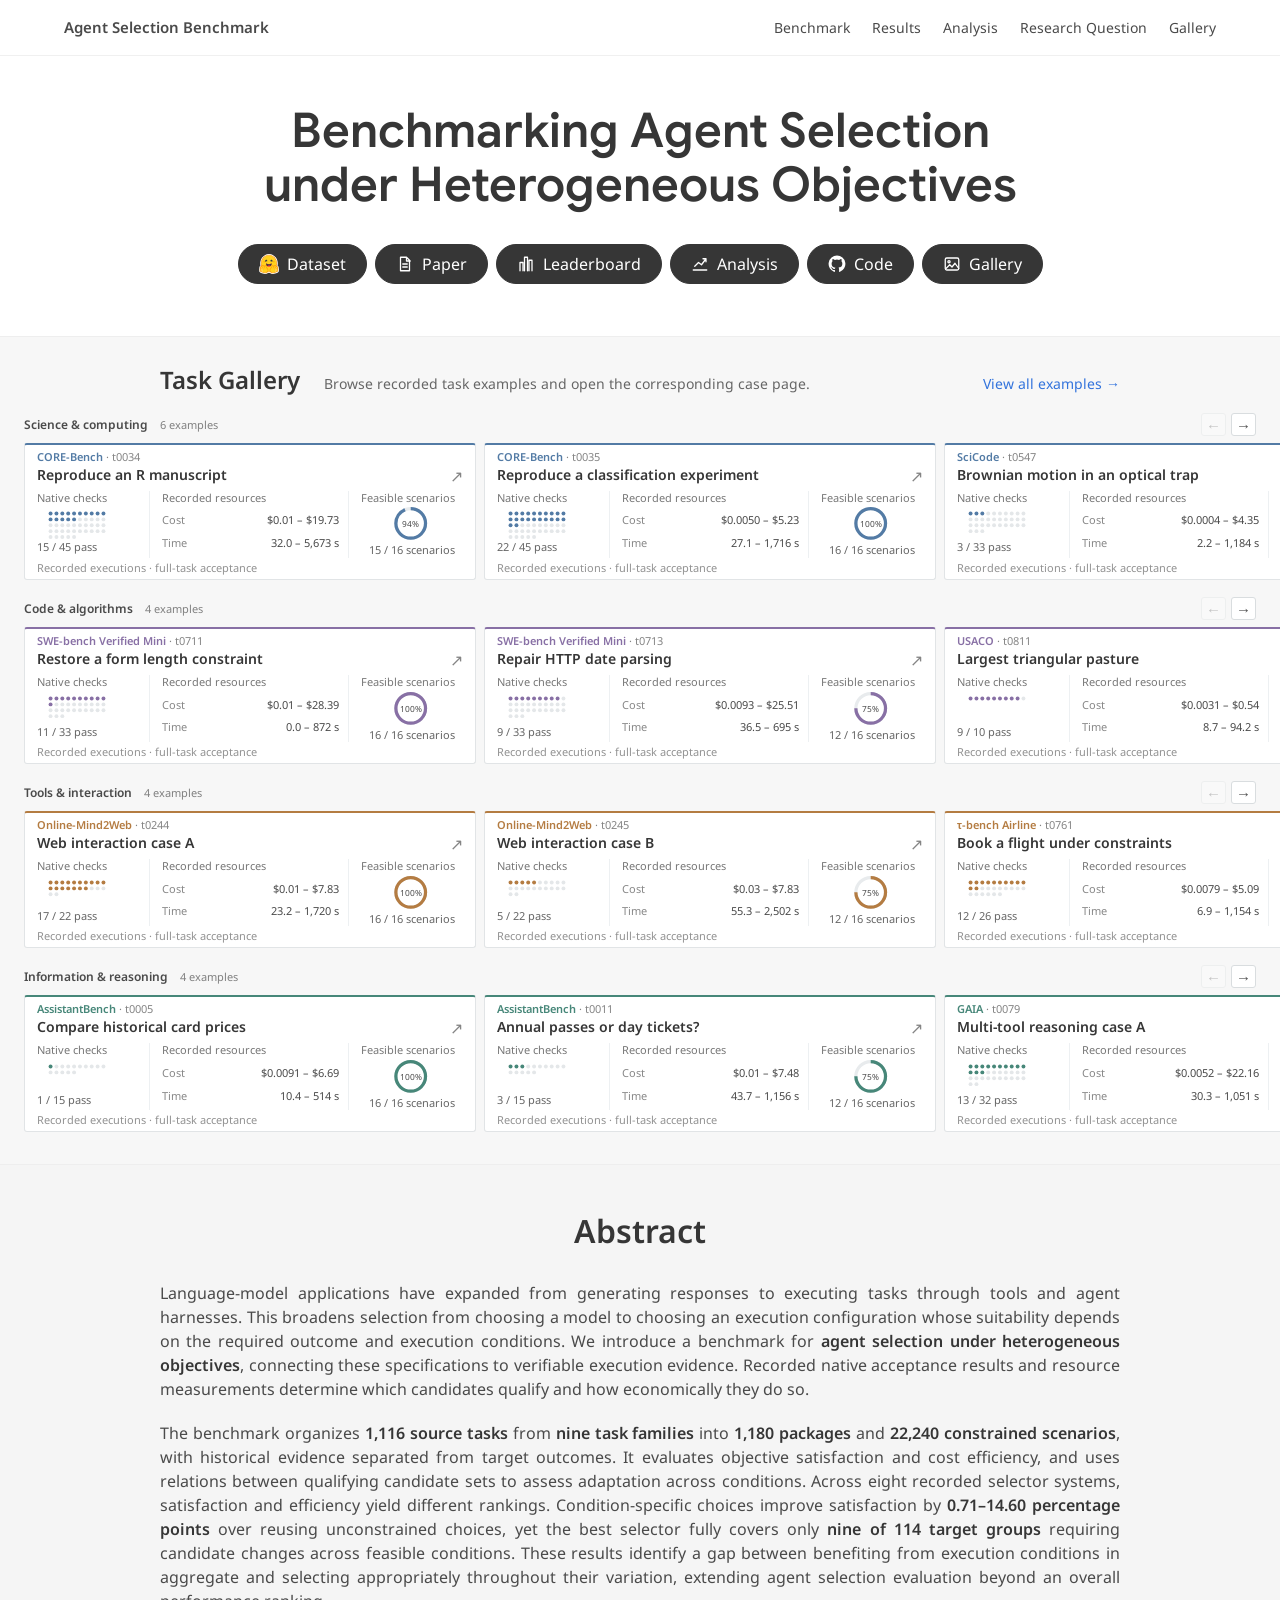
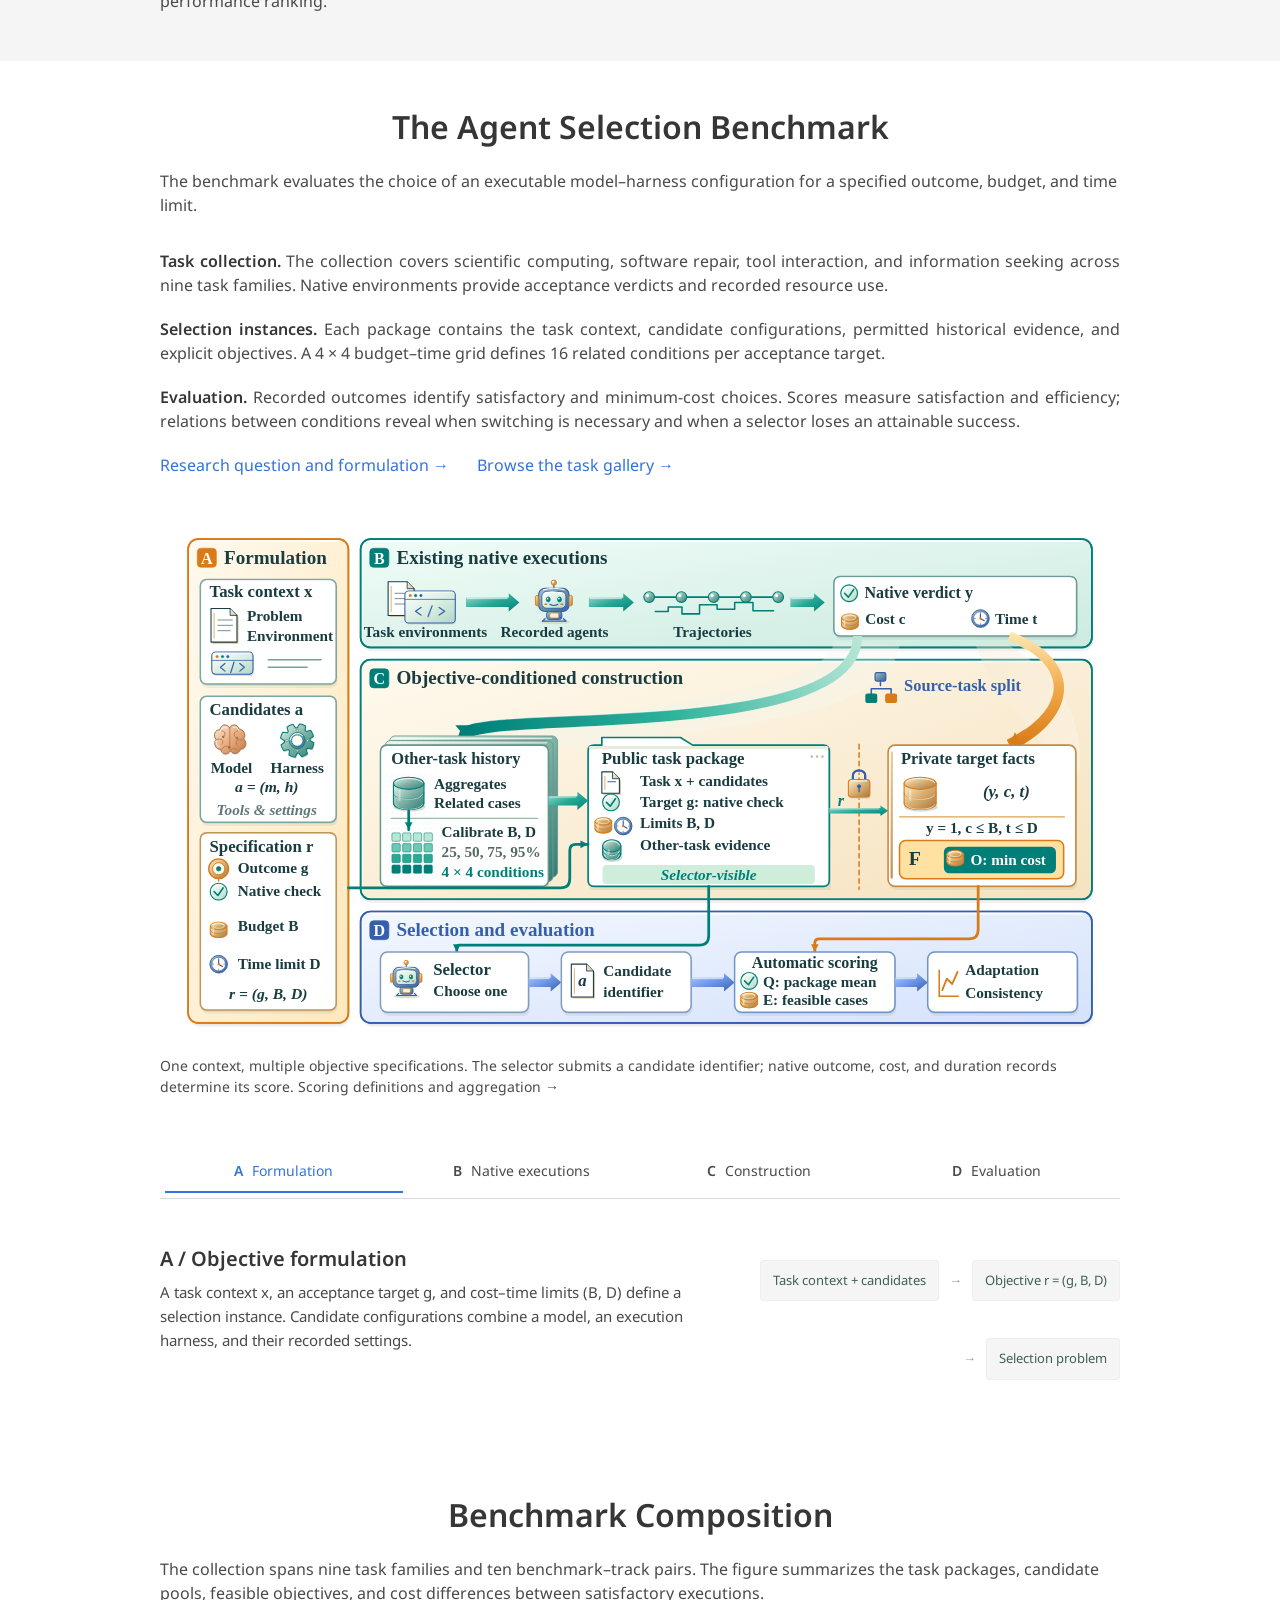
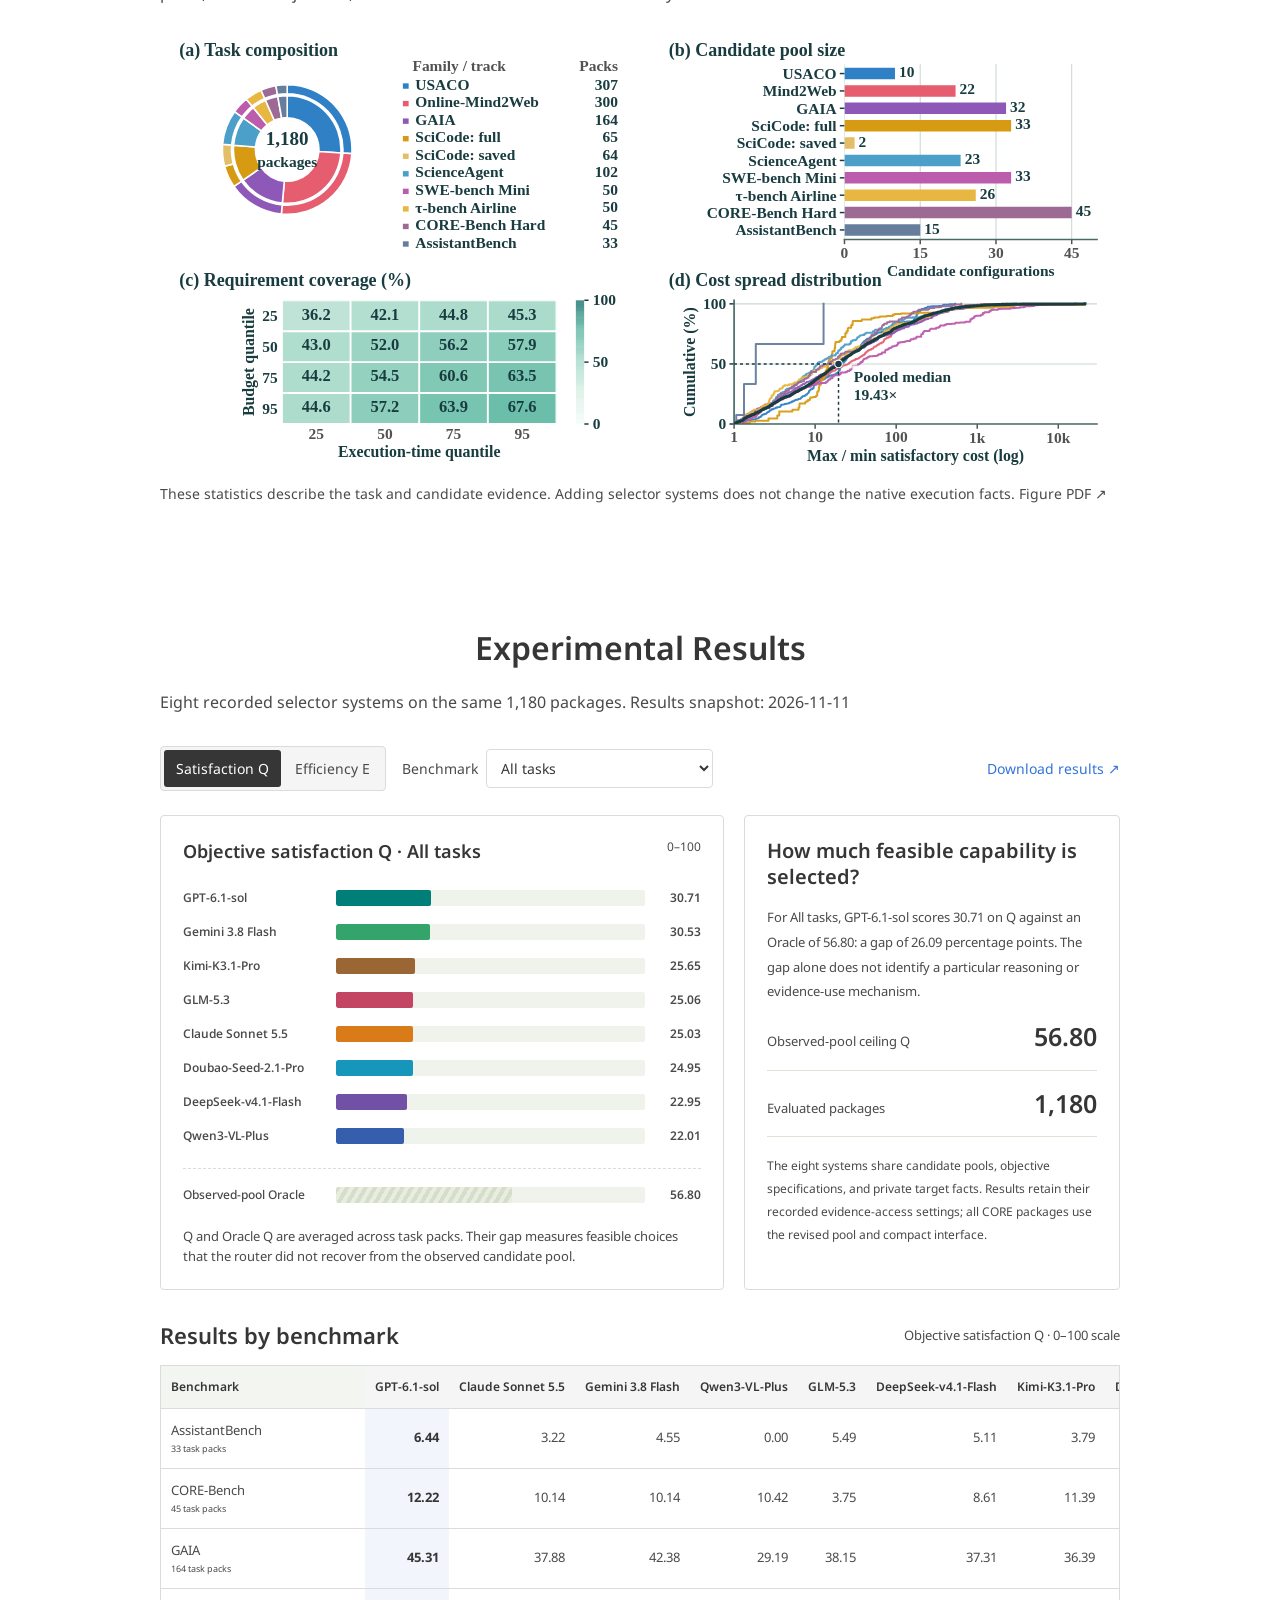
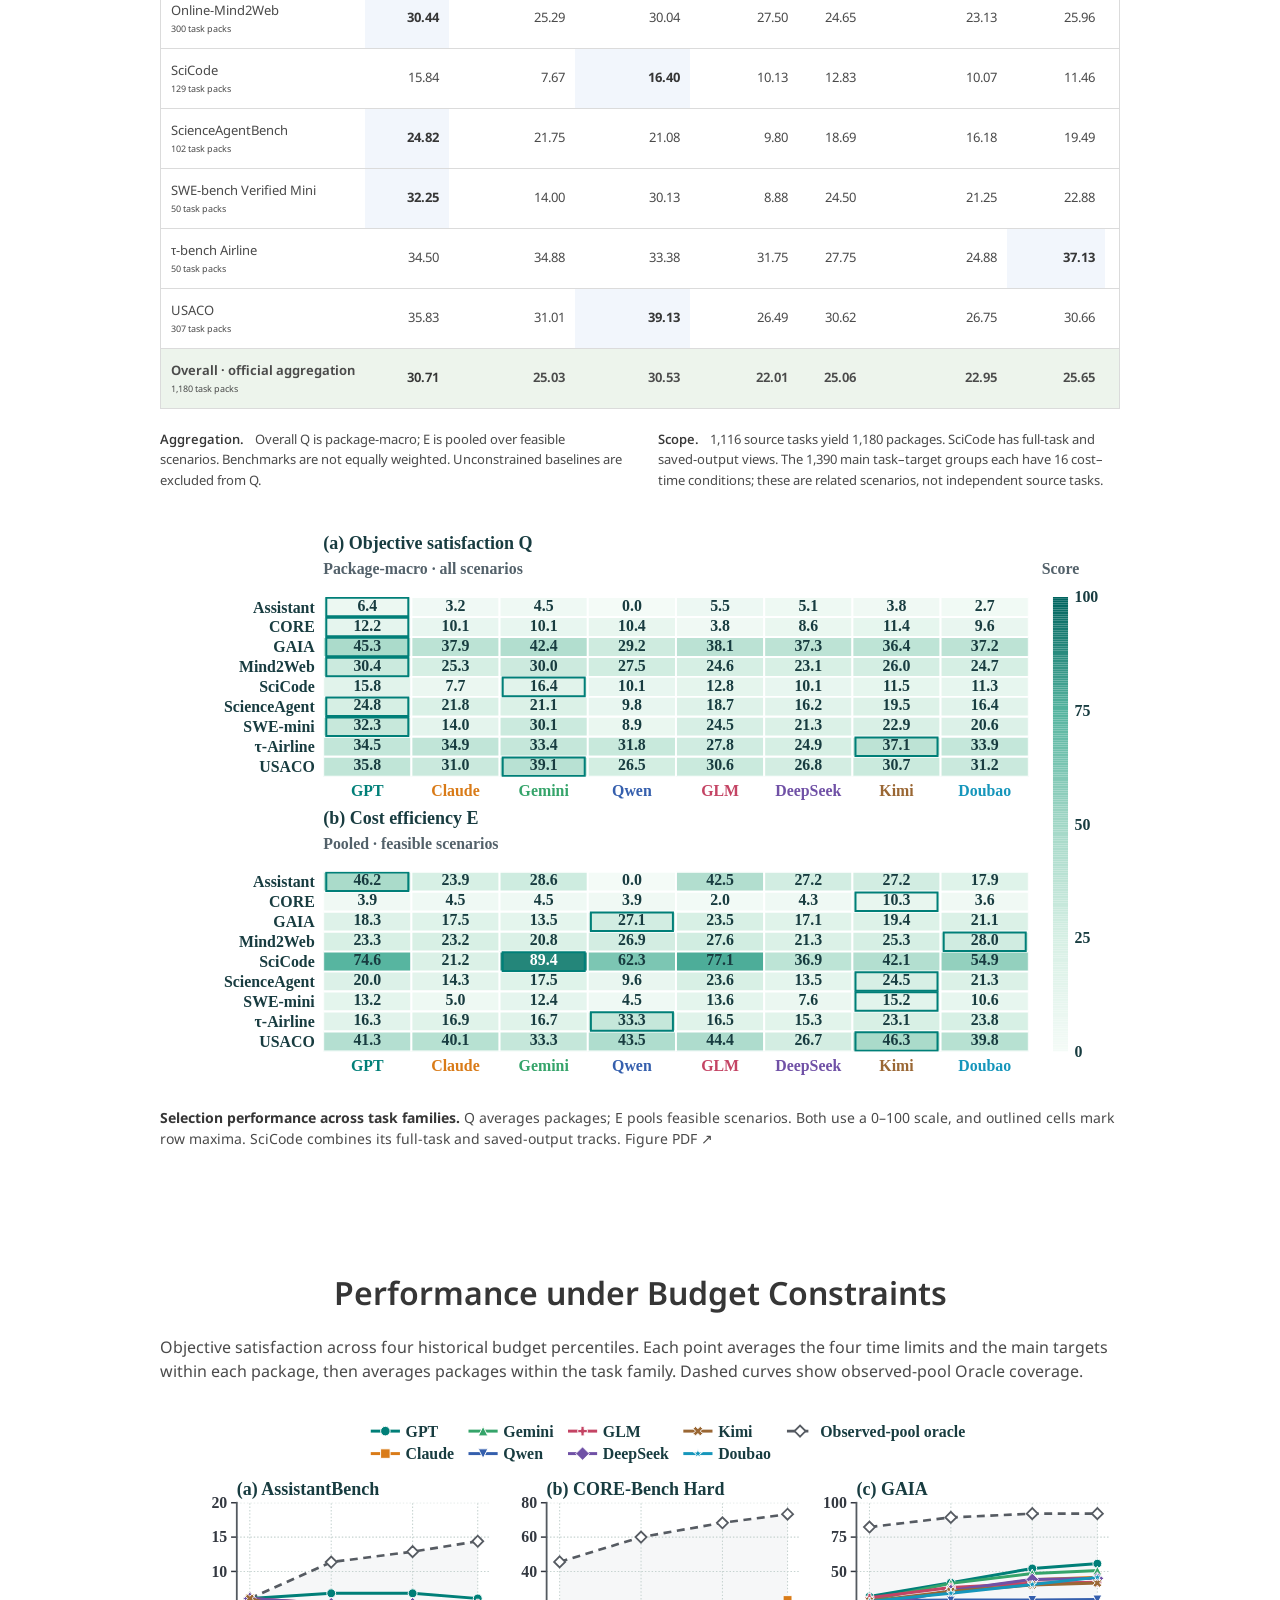
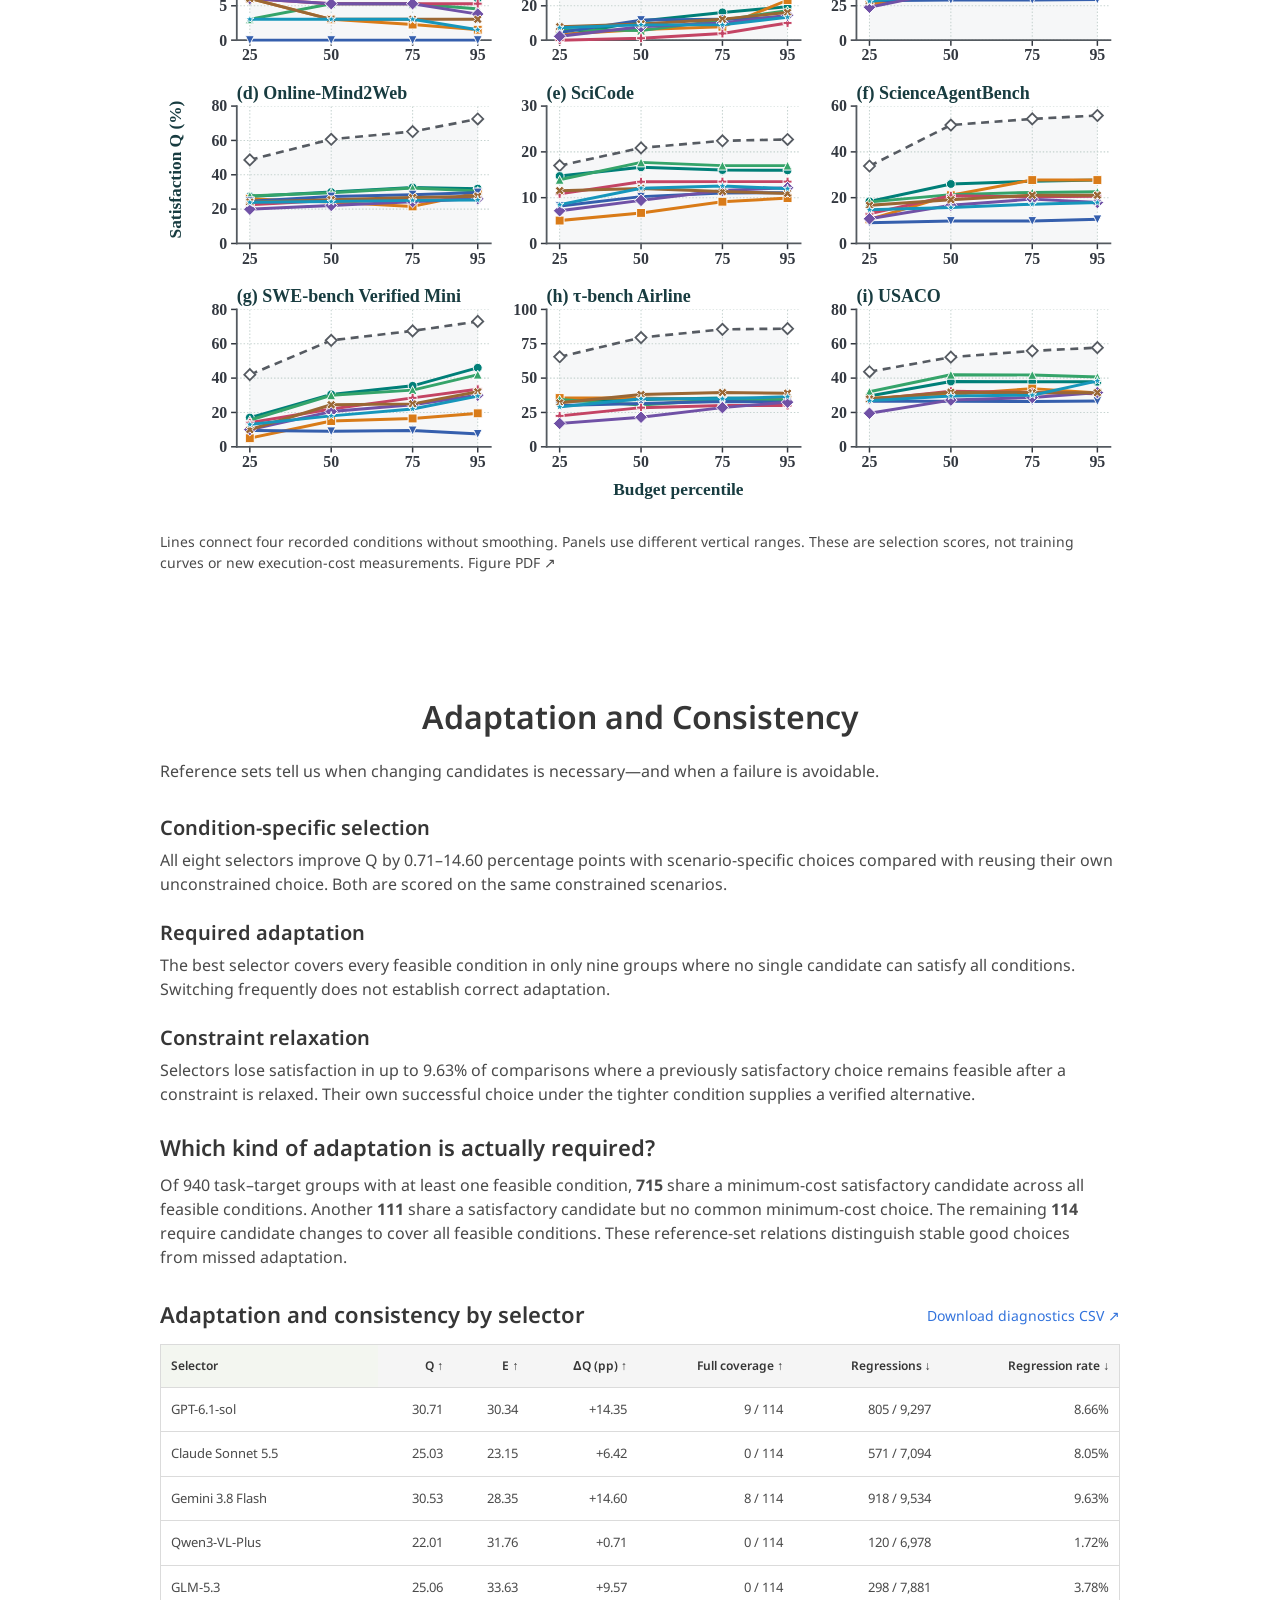
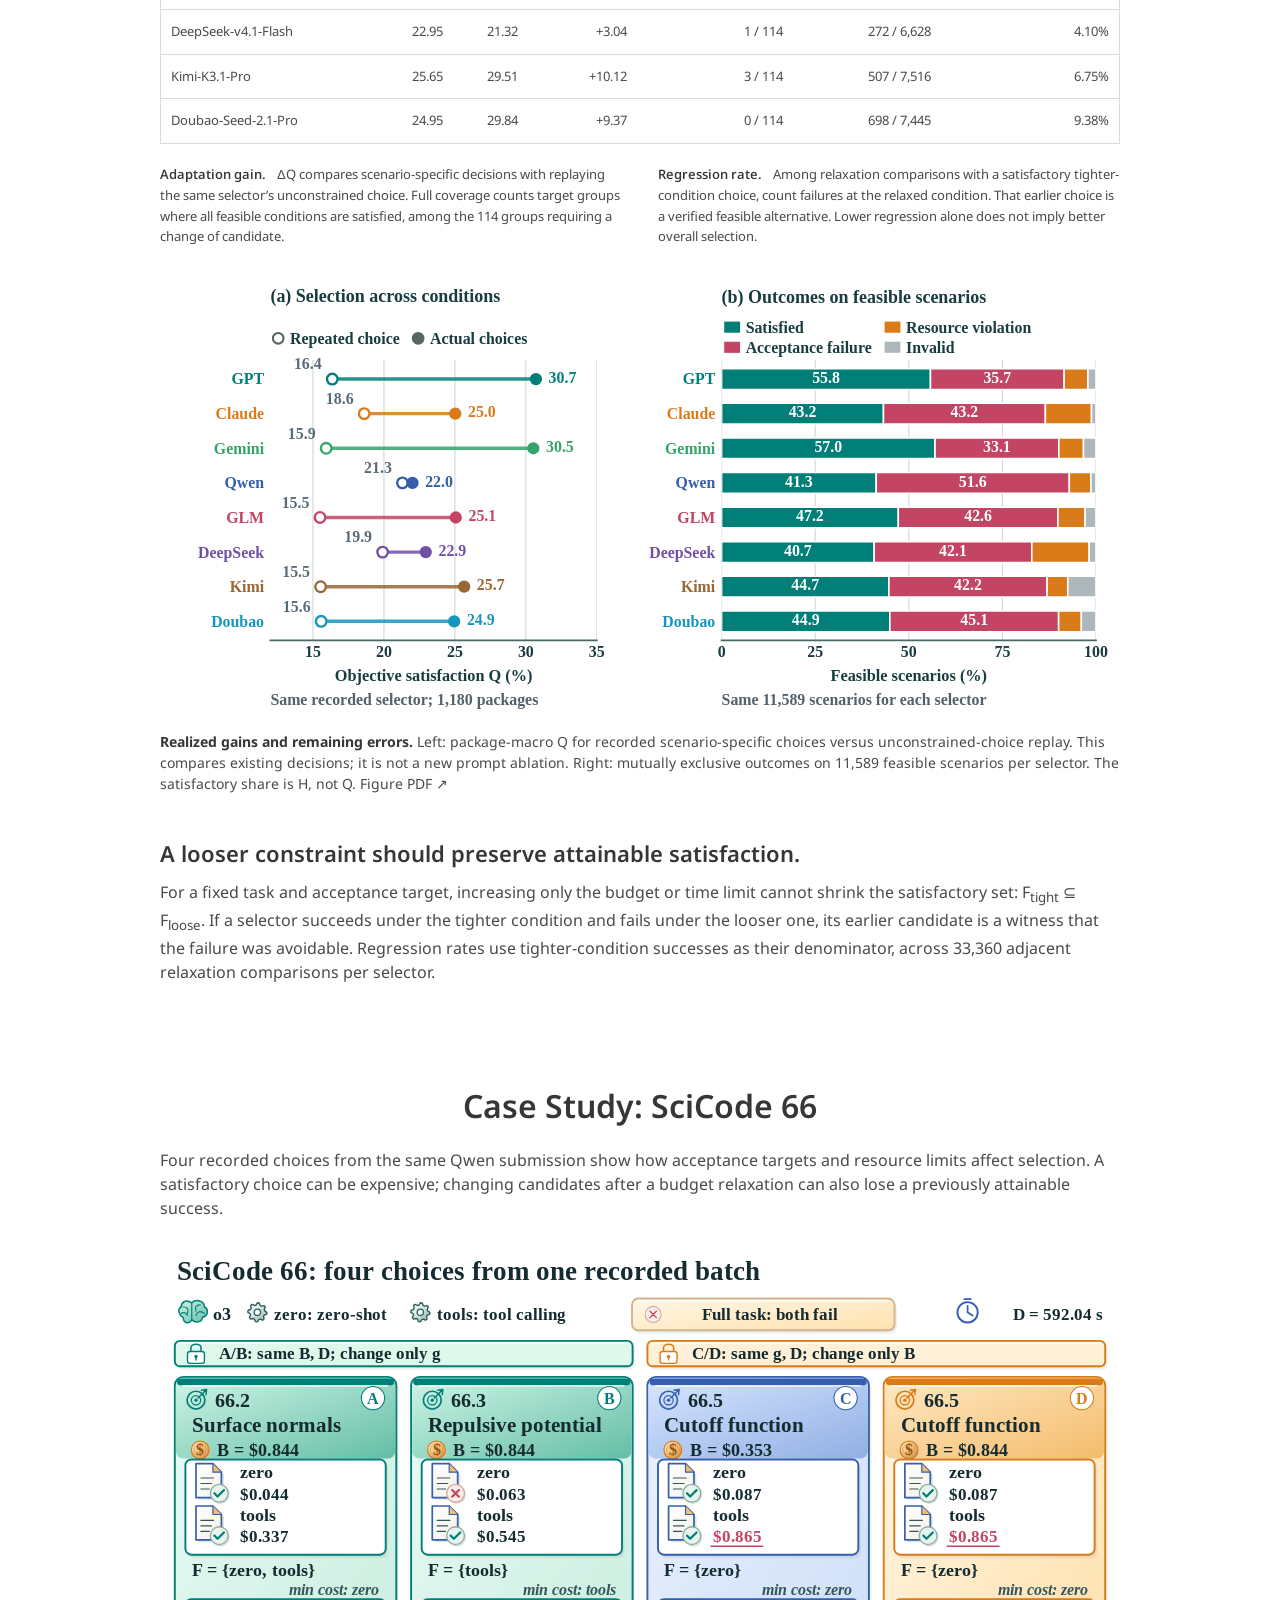
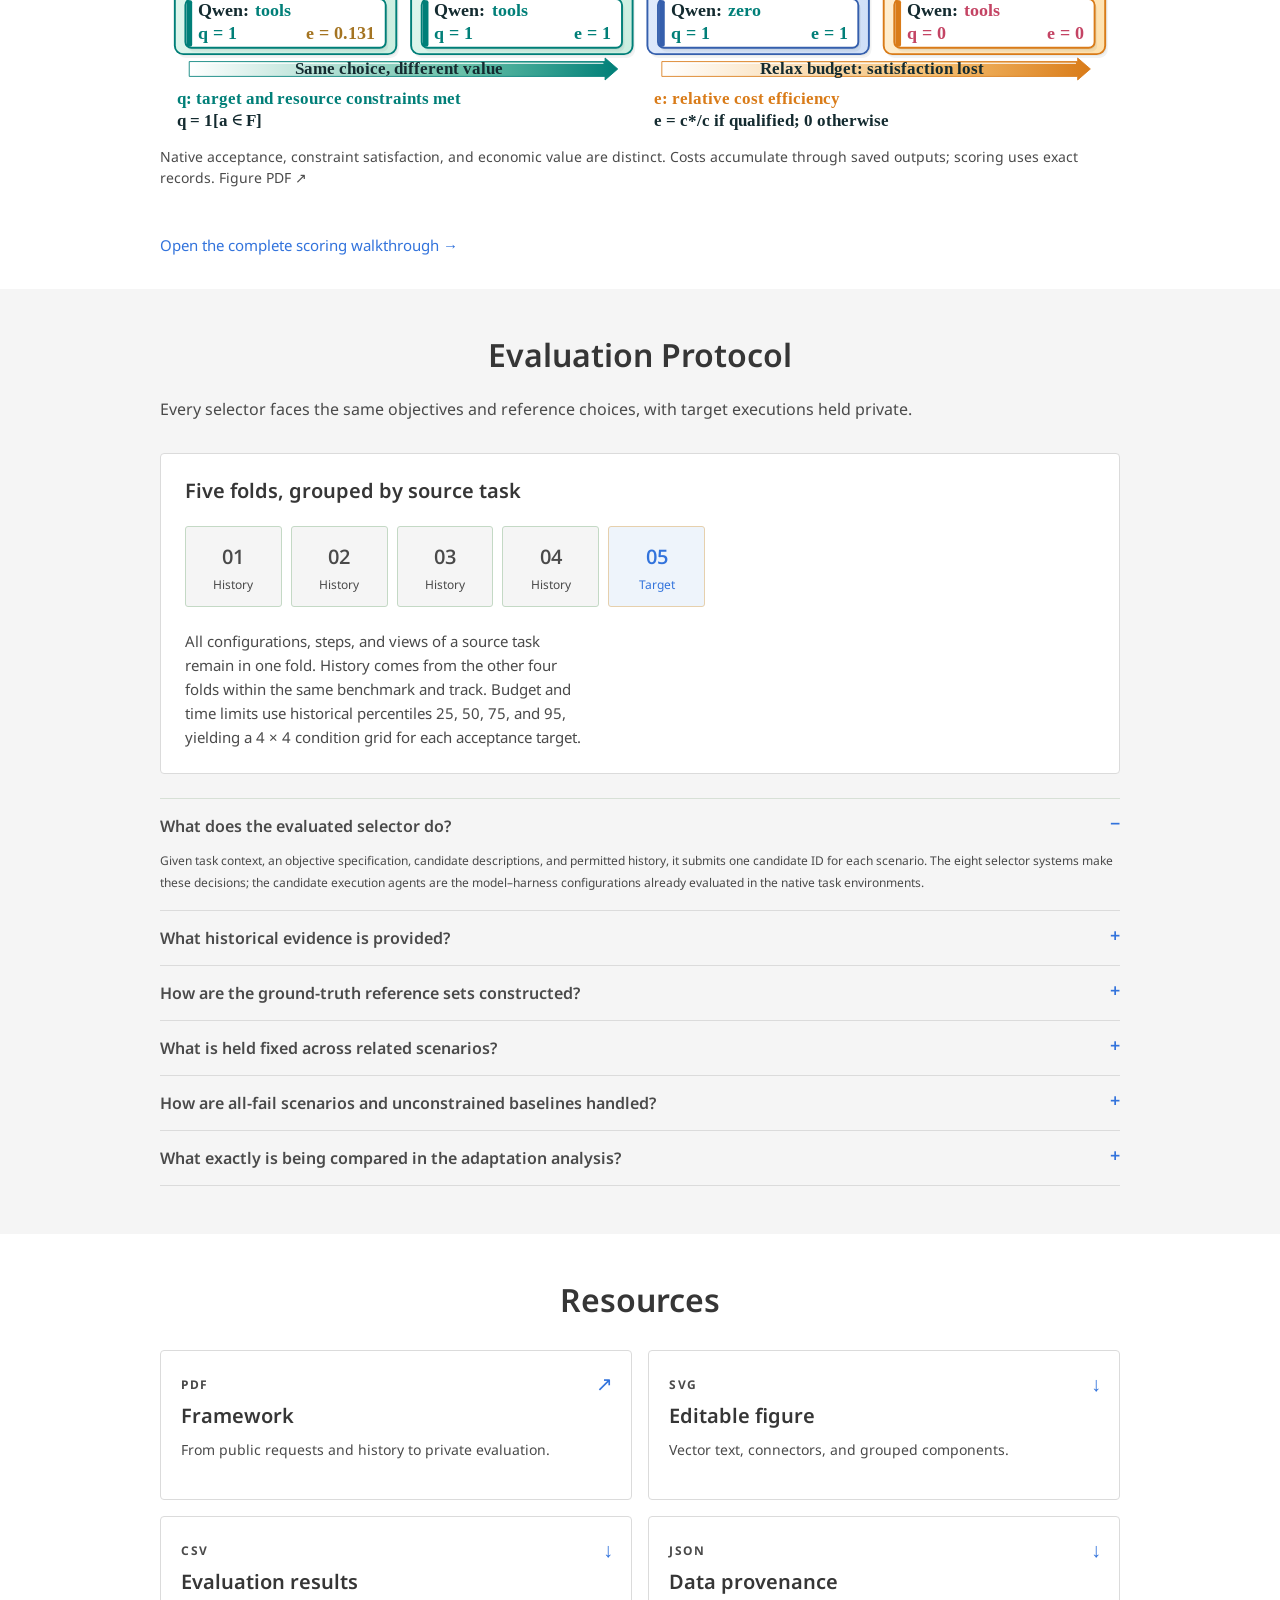
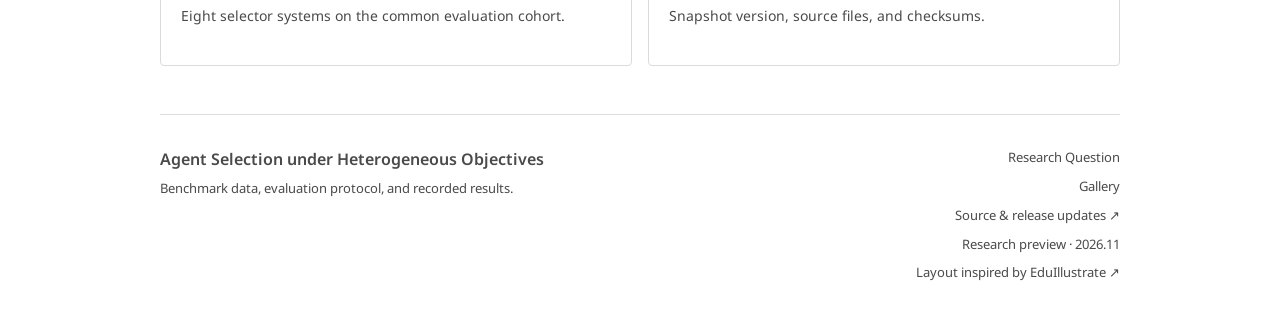
==== index.html @ 90a6a76f "Add horizontal case gallery and present all paper figures on homepage" ====
<!doctype html>
<html lang="en">
<head>
  <meta charset="utf-8">
  <meta name="viewport" content="width=device-width, initial-scale=1">
  <meta name="theme-color" content="#ffffff">
  <meta name="description" content="Benchmarking agent selection under heterogeneous objectives: native execution evidence, explicit acceptance targets and resource constraints, and evaluation of satisfaction, efficiency, adaptation, and consistency across eight selector systems.">
  <link rel="canonical" href="https://chansl-lucky.github.io/agent-selection-benchmark/">
  <meta property="og:type" content="website">
  <meta property="og:title" content="Benchmarking Agent Selection under Heterogeneous Objectives">
  <meta property="og:description" content="Eight selectors. Nine task families. Execution-grounded evaluation of objective satisfaction, cost efficiency, adaptation, and consistency.">
  <title>Benchmarking Agent Selection under Heterogeneous Objectives</title>
  <link rel="icon" href="assets/favicon.svg" type="image/svg+xml">
  <link rel="stylesheet" href="styles.css">
  <link rel="stylesheet" href="academic.css">
  <link rel="stylesheet" href="gallery-strip.css">
  <script type="module" src="app.js"></script>
</head>
<body>
  <a class="skip-link" href="#main">Skip to content</a>
  <header class="site-header">
    <a class="brand" href="./">Agent Selection Benchmark</a>
    <nav aria-label="Main navigation"><a href="#framework">Benchmark</a><a href="#results">Results</a><a href="#analysis">Analysis</a><a href="research.html">Research Question</a><a href="gallery.html">Gallery</a></nav>
    <button class="menu-toggle" aria-label="Open navigation" aria-expanded="false"><span></span><span></span></button>
  </header>
  <main id="main">
    <section class="hero" id="top" aria-labelledby="hero-title">
      <h1 id="hero-title">Benchmarking Agent Selection<br> under Heterogeneous Objectives</h1>
      <div class="resource-pills" aria-label="Project resources">
        <a class="pill" href="https://huggingface.co/datasets/PeterChan66/agent-selection-benchmark" target="_blank" rel="noopener"><img src="assets/huggingface.svg" alt="" width="20" height="20"> Dataset</a>
        <a class="pill" href="assets/paper.pdf" target="_blank" rel="noopener"><svg viewBox="0 0 24 24" aria-hidden="true" fill="none" stroke="currentColor" stroke-width="1.7" stroke-linecap="round" stroke-linejoin="round"><path d="M6 3h8l4 4v14H6zM14 3v5h5M9 12h6M9 16h6"/></svg> Paper</a>
        <a class="pill" href="#results"><svg viewBox="0 0 24 24" aria-hidden="true" fill="none" stroke="currentColor" stroke-width="1.7" stroke-linecap="round" stroke-linejoin="round"><path d="M4 21V10h4v11M10 21V3h4v18M16 21V7h4v14"/></svg> Leaderboard</a>
        <a class="pill" href="#analysis"><svg viewBox="0 0 24 24" aria-hidden="true" fill="none" stroke="currentColor" stroke-width="1.7" stroke-linecap="round" stroke-linejoin="round"><path d="M3 20h18M5 15l5-5 4 3 6-8M16 5h4v4"/></svg> Analysis</a>
        <a class="pill" href="https://github.com/Chansl-Lucky/agent-selection-benchmark" target="_blank" rel="noopener"><svg viewBox="0 0 24 24" aria-hidden="true"><path fill="currentColor" d="M12 .8a11.2 11.2 0 0 0-3.54 21.83c.56.1.77-.24.77-.54v-2.1c-3.14.68-3.8-1.33-3.8-1.33-.51-1.3-1.25-1.65-1.25-1.65-1.02-.7.08-.68.08-.68 1.13.08 1.72 1.16 1.72 1.16 1 1.71 2.62 1.22 3.26.93.1-.72.39-1.22.71-1.5-2.5-.29-5.13-1.25-5.13-5.56 0-1.23.44-2.24 1.16-3.03-.12-.28-.5-1.43.11-2.98 0 0 .95-.3 3.08 1.16a10.7 10.7 0 0 1 5.6 0c2.14-1.45 3.08-1.16 3.08-1.16.61 1.55.23 2.7.11 2.98.72.79 1.16 1.8 1.16 3.03 0 4.32-2.63 5.27-5.14 5.55.4.35.76 1.04.76 2.1v3.08c0 .3.2.65.77.54A11.2 11.2 0 0 0 12 .8Z"/></svg> Code</a>
        <a class="pill" href="gallery.html"><svg viewBox="0 0 24 24" aria-hidden="true" fill="none" stroke="currentColor" stroke-width="1.7" stroke-linecap="round" stroke-linejoin="round"><rect x="3" y="4" width="18" height="16" rx="2"/><circle cx="8" cy="9" r="1.5"/><path d="m4 18 5-5 3 3 4-5 5 7"/></svg> Gallery</a>
      </div>
    </section>
    <section class="home-gallery" id="examples" aria-labelledby="gallery-preview-title">
      <div class="gallery-strip-intro wrap"><h2 id="gallery-preview-title">Task Gallery</h2><p>Browse recorded task examples and open the corresponding case page.</p><a href="gallery.html">View all examples →</a></div>
      <div id="home-gallery-strips" class="gallery-strips" aria-label="Task examples by category"><p class="loading">Loading task examples…</p></div>
    </section>
    <section class="abstract-section" id="abstract" aria-labelledby="abstract-title">
      <div class="wrap prose">
        <h2 id="abstract-title">Abstract</h2>
        <p>Language-model applications have expanded from generating responses to executing tasks through tools and agent harnesses. This broadens selection from choosing a model to choosing an execution configuration whose suitability depends on the required outcome and execution conditions. We introduce a benchmark for <strong>agent selection under heterogeneous objectives</strong>, connecting these specifications to verifiable execution evidence. Recorded native acceptance results and resource measurements determine which candidates qualify and how economically they do so.</p>
        <p>The benchmark organizes <strong>1,116 source tasks</strong> from <strong>nine task families</strong> into <strong>1,180 packages</strong> and <strong>22,240 constrained scenarios</strong>, with historical evidence separated from target outcomes. It evaluates objective satisfaction and cost efficiency, and uses relations between qualifying candidate sets to assess adaptation across conditions. Across eight recorded selector systems, satisfaction and efficiency yield different rankings. Condition-specific choices improve satisfaction by <strong>0.71–14.60 percentage points</strong> over reusing unconstrained choices, yet the best selector fully covers only <strong>nine of 114 target groups</strong> requiring candidate changes across feasible conditions. These results identify a gap between benefiting from execution conditions in aggregate and selecting appropriately throughout their variation, extending agent selection evaluation beyond an overall performance ranking.</p>
      </div>
    </section>
    <section class="framework-section" id="framework" aria-labelledby="framework-title">
      <div class="wrap"><div class="section-heading"><div><h2 id="framework-title">The Agent Selection Benchmark</h2></div><p class="section-intro">The benchmark evaluates the choice of an executable model–harness configuration for a specified outcome, budget, and time limit.</p></div>
        <div class="benchmark-description prose"><p><strong>Task collection.</strong> The collection covers scientific computing, software repair, tool interaction, and information seeking across nine task families. Native environments provide acceptance verdicts and recorded resource use.</p><p><strong>Selection instances.</strong> Each package contains the task context, candidate configurations, permitted historical evidence, and explicit objectives. A 4 × 4 budget–time grid defines 16 related conditions per acceptance target.</p><p><strong>Evaluation.</strong> Recorded outcomes identify satisfactory and minimum-cost choices. Scores measure satisfaction and efficiency; relations between conditions reveal when switching is necessary and when a selector loses an attainable success.</p><p class="section-links"><a href="research.html">Research question and formulation →</a><a href="gallery.html">Browse the task gallery →</a></p></div><figure class="framework-figure"><button class="image-zoom" data-image="assets/framework.svg" aria-label="Enlarge the benchmark framework"><img src="assets/framework.svg" alt="Four benchmark modules: objective formulation; existing native executions; source-task-separated construction of public packages and private satisfactory and minimum-cost sets; selection and evaluation of satisfaction, efficiency, adaptation, and consistency." width="1200" height="650" loading="lazy"><span>Enlarge <span aria-hidden="true">↗</span></span></button><figcaption>One context, multiple objective specifications. The selector submits a candidate identifier; native outcome, cost, and duration records determine its score. <a href="research.html#scoring">Scoring definitions and aggregation →</a></figcaption></figure>
        <div class="module-tabs" role="tablist" aria-label="Framework modules"><button role="tab" id="module-tab-a" aria-controls="module-panel" aria-selected="true" data-module="0"><b>A</b> Formulation</button><button role="tab" id="module-tab-b" aria-controls="module-panel" aria-selected="false" tabindex="-1" data-module="1"><b>B</b> Native executions</button><button role="tab" id="module-tab-c" aria-controls="module-panel" aria-selected="false" tabindex="-1" data-module="2"><b>C</b> Construction</button><button role="tab" id="module-tab-d" aria-controls="module-panel" aria-selected="false" tabindex="-1" data-module="3"><b>D</b> Evaluation</button></div>
        <div id="module-panel" class="module-panel" role="tabpanel" aria-labelledby="module-tab-a"></div>
      </div>
    </section>
    <section class="paper-section wrap" id="coverage" aria-labelledby="coverage-title"><div class="section-heading"><h2 id="coverage-title">Benchmark Composition</h2><p class="section-intro">The collection spans nine task families and ten benchmark–track pairs. The figure summarizes the task packages, candidate pools, feasible objectives, and cost differences between satisfactory executions.</p></div><figure class="framework-figure paper-figure"><a class="figure-image" href="assets/benchmark_landscape.svg" target="_blank" rel="noopener" aria-label="Open the benchmark structure figure"><img src="assets/benchmark_landscape.svg" width="1200" height="540" loading="lazy" alt="Benchmark structure showing package distribution, candidate counts, feasibility across budget and time conditions, and cost differences between satisfactory candidates."></a><figcaption>These statistics describe the task and candidate evidence. Adding selector systems does not change the native execution facts. <a href="assets/benchmark_landscape.pdf" target="_blank" rel="noopener">Figure PDF ↗</a></figcaption></figure></section>
    <section class="results-section wrap" id="results" aria-labelledby="results-title"><div class="section-heading"><div><h2 id="results-title">Experimental Results</h2></div><p class="section-intro">Eight recorded selector systems on the same 1,180 packages.<br> <span id="snapshot-label">Results snapshot: 2026-11-10</span></p></div>
      <div class="result-controls"><div class="segmented" role="group" aria-label="Evaluation metric"><button class="active" data-metric="q" aria-pressed="true">Satisfaction Q</button><button data-metric="e" aria-pressed="false">Efficiency E</button></div><label class="benchmark-select">Benchmark <select id="benchmark-filter"><option value="ALL">All tasks</option></select></label><a class="text-button download-link" href="data/complete_scores.csv" download>Download results ↗</a></div>
      <div class="results-grid"><div class="ranking-panel"><div class="chart-heading"><h3 id="chart-title">Objective satisfaction Q · All tasks</h3><span>0–100</span></div><div id="bar-chart" aria-live="polite"></div><p class="chart-footnote" id="chart-footnote"></p></div><div class="reading-panel"><h3 id="result-insight-title">The gap to attainable outcomes</h3><p id="result-insight"></p><div class="result-stat-row"><span>Observed-pool upper bound</span><strong id="result-oracle">—</strong></div><div class="result-stat-row"><span>Evaluated packages</span><strong id="result-pack-count">—</strong></div><p class="reading-note">The eight systems share candidate pools, objective specifications, and private target facts. Results retain their recorded evidence-access settings; all CORE packages use the revised pool and compact interface.</p></div></div>
      <div class="table-topline"><h3>Results by benchmark</h3><span id="table-metric-label">Objective satisfaction Q · 0–100</span></div><div class="table-scroll" tabindex="0" role="region" aria-label="Scrollable per-benchmark results"><table id="results-table"><caption class="sr-only">Results for nine task families and eight fully evaluated selector systems</caption><thead></thead><tbody></tbody></table></div><div class="results-notes"><p><b>Aggregation.</b> Overall Q is package-macro; E is pooled over feasible scenarios. Benchmarks are not equally weighted. Unconstrained baselines are excluded from Q.</p><p><b>Scope.</b> 1,116 source tasks yield 1,180 packages. SciCode has full-task and saved-output views. The 1,390 main task–target groups each have 16 cost–time conditions; these are related scenarios, not independent source tasks.</p></div>
    <figure class="framework-figure paper-figure"><a class="figure-image" href="assets/selector_comparison.svg" target="_blank" rel="noopener" aria-label="Open the task-family selection results figure"><img src="assets/selector_comparison.svg" width="1200" height="713" loading="lazy" alt="Heatmaps of objective satisfaction Q and cost efficiency E across nine task families and eight selectors, with the best selector in each row outlined."></a><figcaption><strong>Selection performance across task families.</strong> Q averages packages; E pools feasible scenarios. Both use a 0–100 scale, and outlined cells mark row maxima. SciCode combines its full-task and saved-output tracks. <a href="assets/selector_comparison.pdf" target="_blank" rel="noopener">Figure PDF ↗</a></figcaption></figure>
    </section>
    <section class="paper-section wrap" id="conditions" aria-labelledby="conditions-title"><div class="section-heading"><h2 id="conditions-title">Performance under Budget Constraints</h2><p class="section-intro">Objective satisfaction across four historical budget percentiles. Each point averages the four time limits and the main targets within each package, then averages packages within the task family. Dashed curves show observed-pool Oracle coverage.</p></div><figure class="framework-figure paper-figure"><a class="figure-image" href="assets/budget_conditions.svg" target="_blank" rel="noopener" aria-label="Open the budget-conditioned satisfaction figure"><img src="assets/budget_conditions.svg" width="1200" height="878" loading="lazy" alt="Nine task-family panels show objective satisfaction for eight selectors over four historical budget percentiles, together with observed-pool oracle coverage."></a><figcaption>Lines connect four recorded conditions without smoothing. Panels use different vertical ranges. These are selection scores, not training curves or new execution-cost measurements. <a href="assets/budget_conditions.pdf" target="_blank" rel="noopener">Figure PDF ↗</a></figcaption></figure></section>
    <section class="analysis-section wrap" id="analysis" aria-labelledby="analysis-title">
      <div class="section-heading"><div><h2 id="analysis-title">Adaptation and Consistency</h2></div><p class="section-intro">Reference sets tell us when changing candidates is necessary—and when a failure is avoidable.</p></div>
      <div class="analysis-findings"><article><h3>Condition-specific selection</h3><p>All eight selectors improve Q by 0.71–14.60 percentage points with scenario-specific choices compared with reusing their own unconstrained choice. Both are scored on the same constrained scenarios.</p></article><article><h3>Required adaptation</h3><p>The best selector covers every feasible condition in only nine groups where no single candidate can satisfy all conditions. Switching frequently does not establish correct adaptation.</p></article><article><h3>Constraint relaxation</h3><p>Selectors lose satisfaction in up to 9.63% of comparisons where a previously satisfactory choice remains feasible after a constraint is relaxed. Their own successful choice under the tighter condition supplies a verified alternative.</p></article></div>
      <div class="analysis-copy"><h3>Which kind of adaptation is actually required?</h3><p>Of 940 task–target groups with at least one feasible condition, <strong>715</strong> share a minimum-cost satisfactory candidate across all feasible conditions. Another <strong>111</strong> share a satisfactory candidate but no common minimum-cost choice. The remaining <strong>114</strong> require candidate changes to cover all feasible conditions. These reference-set relations distinguish stable good choices from missed adaptation.</p></div>
      <div id="adaptation-table-container"></div>
      <figure class="framework-figure paper-figure"><a class="figure-image" href="assets/objective_diagnostics.svg" target="_blank" rel="noopener" aria-label="Open the condition-specific selection and error analysis figure"><img src="assets/objective_diagnostics.svg" width="1200" height="548" loading="lazy" alt="Eight-selector comparison of scenario-specific choices against unconstrained-choice replay, alongside satisfactory outcomes, native failures, resource violations, and invalid choices on feasible scenarios."></a><figcaption><strong>Realized gains and remaining errors.</strong> Left: package-macro Q for recorded scenario-specific choices versus unconstrained-choice replay. This compares existing decisions; it is not a new prompt ablation. Right: mutually exclusive outcomes on 11,589 feasible scenarios per selector. The satisfactory share is H, not Q. <a href="assets/objective_diagnostics.pdf" target="_blank" rel="noopener">Figure PDF ↗</a></figcaption></figure>

      <div class="analysis-copy"><h3>A looser constraint should preserve attainable satisfaction.</h3><p>For a fixed task and acceptance target, increasing only the budget or time limit cannot shrink the satisfactory set: F<sub>tight</sub> ⊆ F<sub>loose</sub>. If a selector succeeds under the tighter condition and fails under the looser one, its earlier candidate is a witness that the failure was avoidable. Regression rates use tighter-condition successes as their denominator, across 33,360 adjacent relaxation comparisons per selector.</p></div>
    </section>
    <section class="paper-section wrap" id="case-study" aria-labelledby="case-study-title"><div class="section-heading"><h2 id="case-study-title">Case Study: SciCode 66</h2><p class="section-intro">Four recorded choices from the same Qwen submission show how acceptance targets and resource limits affect selection. A satisfactory choice can be expensive; changing candidates after a budget relaxation can also lose a previously attainable success.</p></div><figure class="framework-figure paper-figure"><a class="figure-image" href="assets/scicode_case.svg" target="_blank" rel="noopener" aria-label="Open the SciCode 66 recorded-choice figure"><img src="assets/scicode_case.svg" width="1200" height="600" loading="lazy" alt="Four SciCode 66 scenarios show actual Qwen choices: two tools selections with different efficiency, followed by a successful zero selection and an unsuccessful tools selection after budget relaxation."></a><figcaption>Native acceptance, constraint satisfaction, and economic value are distinct. Costs accumulate through saved outputs; scoring uses exact records. <a href="assets/scicode_case.pdf" target="_blank" rel="noopener">Figure PDF ↗</a></figcaption></figure><p class="section-links"><a href="case.html?id=t1167">Open the complete scoring walkthrough →</a></p></section>
    <section class="protocol-section" id="protocol" aria-labelledby="protocol-title"><div class="wrap"><div class="section-heading"><div><h2 id="protocol-title">Evaluation Protocol</h2></div><p class="section-intro">Every selector faces the same objectives and reference choices, with target executions held private.</p></div><div class="protocol-grid"><div class="fold-card"><h3>Five folds, grouped by source task</h3><div class="folds" aria-label="Four historical folds and one target fold"><span>01<small>History</small></span><span>02<small>History</small></span><span>03<small>History</small></span><span>04<small>History</small></span><span>05<small>Target</small></span></div><p>All configurations, steps, and views of a source task remain in one fold. History comes from the other four folds within the same benchmark and track. Budget and time limits use historical percentiles 25, 50, 75, and 95, yielding a 4 × 4 condition grid for each acceptance target.</p></div><div class="protocol-details"><details open><summary>What does the evaluated selector do?</summary><p>Given task context, an objective specification, candidate descriptions, and permitted history, it submits one candidate ID for each scenario. The eight selector systems make these decisions; the candidate execution agents are the model–harness configurations already evaluated in the native task environments.</p></details><details><summary>What historical evidence is provided?</summary><p>The recorded suite uses file-access and compact direct-input interfaces. Compact inputs contain candidate outcome and resource summaries, plus up to two related cases retrieved with BM25 from public task text. Current-task outcomes and resources are excluded from selector-visible history.</p></details><details><summary>How are the ground-truth reference sets constructed?</summary><p>For objective r = (g, B, D), the satisfactory set F contains candidates that pass native target g with cost ≤ B and duration ≤ D. Its minimum-cost subset O admits ties. These sets come from recorded execution facts, not a new LLM judge, and are shared across all selectors.</p></details><details><summary>What is held fixed across related scenarios?</summary><p>A task–target group retains its context, native target, candidate identities, and execution facts while cost and time limits vary. SciCode also supports full-task and saved-output targets from shared source tasks. These relations make adaptation and constraint-relaxation consistency directly testable.</p></details><details><summary>How are all-fail scenarios and unconstrained baselines handled?</summary><p>Of 22,240 main scenarios per selector, 11,589 have at least one satisfactory candidate and 10,651 have none. All-fail scenarios remain in Q and its oracle with zero credit, and are excluded from E and H. The 1,454 unconstrained reference choices are retained separately and do not enter Q.</p></details><details><summary>What exactly is being compared in the adaptation analysis?</summary><p>Reference-set intersections determine whether one candidate can remain satisfactory or minimum-cost across conditions. The unconstrained replay comparison and relaxation checks reuse recorded submissions and existing execution facts. They are analyses of realized choices, not additional independent trials or controlled prompt interventions.</p></details></div></div></div></section>
    <section class="resources-section wrap" id="resources" aria-labelledby="resources-title"><h2 id="resources-title">Resources</h2><div class="download-grid"><a href="assets/framework.pdf" target="_blank" rel="noopener"><span class="file-type">PDF</span><h3>Framework</h3><p>From public requests and history to private evaluation.</p><span class="file-arrow" aria-hidden="true">↗</span></a><a href="assets/framework.svg" download><span class="file-type">SVG</span><h3>Editable figure</h3><p>Vector text, connectors, and grouped components.</p><span class="file-arrow" aria-hidden="true">↓</span></a><a href="data/complete_scores.csv" download><span class="file-type">CSV</span><h3>Evaluation results</h3><p>Eight selector systems on the common evaluation cohort.</p><span class="file-arrow" aria-hidden="true">↓</span></a><a href="data/source_manifest.json" download><span class="file-type">JSON</span><h3>Data provenance</h3><p>Snapshot version, source files, and checksums.</p><span class="file-arrow" aria-hidden="true">↓</span></a></div></section>
  </main>
  <footer class="site-footer wrap"><div><a href="./" class="footer-brand">Agent Selection under Heterogeneous Objectives</a><p>Benchmark data, evaluation protocol, and recorded results.</p></div><div class="footer-meta"><a href="research.html">Research Question</a><a href="gallery.html">Gallery</a><a href="https://github.com/Chansl-Lucky/agent-selection-benchmark">Source &amp; release updates ↗</a><span>Research preview · 2026.11</span><a href="https://ecnu-innospark.github.io/EduIllustrate/" target="_blank" rel="noopener">Layout inspired by EduIllustrate ↗</a></div></footer>
  <dialog id="image-dialog" class="image-dialog" aria-label="Enlarged framework"><button class="dialog-close" aria-label="Close framework">×</button><div class="zoom-toolbar"><span>Scroll horizontally to inspect the figure</span><a href="assets/framework.pdf" target="_blank" rel="noopener">Open PDF ↗</a></div><div class="image-dialog-scroll"><img src="assets/framework.svg" alt="Enlarged benchmark framework"></div></dialog>
  <div id="data-error" class="data-error" role="alert" hidden>Unable to load the data. Open this page through the project's HTTP server, or refresh to try again.</div>
</body>
</html>
---- styles.css ----
@font-face{font-family:Bench Sans;src:url('assets/bench-sans.woff2') format('woff2');font-display:swap;font-weight:100 500}
@font-face{font-family:Bench Sans;src:url('assets/bench-sans-bold.woff2') format('woff2');font-display:swap;font-weight:600 900}
:root{--paper:#f7f8f5;--white:#fff;--ink:#192d29;--muted:#64736e;--green:#1d7161;--green-dark:#145447;--mint:#d9eee5;--gold:#d5a247;--orange:#a96f32;--line:#dce3dd;--purple:#7965a3;--blue:#547eab;--radius:16px;--sans:'Bench Sans',Inter,-apple-system,BlinkMacSystemFont,'Segoe UI','PingFang SC','Microsoft YaHei',sans-serif}
*{box-sizing:border-box}html{scroll-behavior:smooth;scroll-padding-top:92px}body{margin:0;color:var(--ink);background:var(--white);font-family:var(--sans);font-size:16px;line-height:1.7;-webkit-font-smoothing:antialiased}button,input,select{font:inherit}button,a,select,input{-webkit-tap-highlight-color:transparent}button,a{touch-action:manipulation}button{cursor:pointer}a{color:inherit;text-decoration:none}img,svg{max-width:100%}img{display:block}button{color:inherit}button:focus-visible,a:focus-visible,select:focus-visible,input:focus-visible,summary:focus-visible,[tabindex]:focus-visible{outline:3px solid #dbaf58;outline-offset:4px}button:disabled{cursor:default;opacity:.4}::selection{background:#cce6d9;color:#163d32}h1,h2,h3,h4,p,figure{margin:0}h1,h2,h3,h4{line-height:1.25}h2{font-size:40px;letter-spacing:-1.3px;font-weight:750}h3{font-size:21px;font-weight:700}.wrap{width:min(1184px,calc(100% - 64px));margin-inline:auto}.sr-only{position:absolute;clip:rect(0,0,0,0);width:1px;height:1px;overflow:hidden;white-space:nowrap}.skip-link{position:fixed;top:-60px;left:20px;padding:12px;background:var(--ink);color:#fff;z-index:100}.skip-link:focus{top:10px}.eyebrow{font-size:11px;font-weight:700;letter-spacing:2px;color:var(--green);margin-bottom:20px}.section-heading{display:flex;justify-content:space-between;gap:32px;align-items:flex-end;margin-bottom:38px}.section-intro{font-size:15px;line-height:1.9;color:var(--muted);max-width:440px}.site-header{height:84px;display:flex;align-items:center;justify-content:space-between;padding:0 max(32px,calc((100vw - 1280px)/2));gap:24px;position:sticky;top:0;background:#ffffffed;backdrop-filter:blur(18px);border-bottom:1px solid #e8ece7;z-index:30}.brand{display:flex;align-items:center;gap:12px;font-size:16px;letter-spacing:-.3px;font-weight:750;line-height:1.3;white-space:nowrap}.brand svg{width:35px;height:35px;fill:var(--green);color:var(--green)}.brand-sub{display:block;font-size:9px;letter-spacing:2.8px;margin-top:3px;color:var(--muted)}.site-header nav{display:flex;align-items:center;gap:29px;font-size:13px;font-weight:550}.site-header nav a:hover{color:var(--green)}.site-header .nav-resource{border:1px solid var(--line);border-radius:24px;padding:8px 15px;display:flex;gap:20px}.menu-toggle{display:none;border:0;background:none;padding:10px}.menu-toggle span{display:block;width:23px;height:2px;margin:6px;background:var(--ink)}
.hero{text-align:center;background:radial-gradient(ellipse 45% 70% at 50% 10%,#eaf2eb 0%,transparent 85%),var(--paper);padding:67px 32px 0}.hero-kicker{display:flex;justify-content:center;align-items:center;gap:9px;font-size:10px;letter-spacing:1.8px;font-weight:700;color:var(--muted);margin-bottom:25px}.status-dot{width:6px;height:6px;border-radius:50%;background:var(--green)}.kicker-divider{width:20px;height:1px;background:#b6c7be;margin:0 4px}.hero h1{font-size:clamp(48px,6.2vw,84px);font-weight:750;letter-spacing:-4.1px;line-height:1.08}.hero h1 em{font-style:normal;color:var(--green);font-weight:650}.hero-subtitle{font-size:23px;margin-top:25px;font-weight:550;letter-spacing:.5px}.hero-description{font-size:15px;color:var(--muted);line-height:1.9;margin-top:15px}.resource-pills{display:flex;justify-content:center;gap:10px;flex-wrap:wrap;margin-top:27px}.pill{display:flex;align-items:center;justify-content:center;gap:20px;border:1px solid #bdc9bf;border-radius:30px;padding:10px 20px;font-size:13px;font-weight:550;background:#ffffff90;transition:transform .2s,background .2s}.pill:hover{background:#fff;transform:translateY(-2px)}.pill.primary{background:var(--ink);color:#fff;border-color:var(--ink)}.pill.primary:hover{background:var(--green)}.hero-route{display:flex;align-items:center;justify-content:center;gap:16px;margin-top:35px;color:#62736c;font-size:11px}.hero-route>span{display:flex;align-items:center;gap:7px}.hero-route>b{color:#a8b5ab;font-weight:400}.route-node{display:inline-block;width:8px;height:8px;border-radius:2px}.task-node{background:#83a8bf}.history-node{background:#84ad96}.router-node{background:#a79abb}.score-node{background:#d4b878}.scope-strip{display:grid;grid-template-columns:repeat(4,1fr);max-width:880px;margin:37px auto 0;border-top:1px solid #d7e1d7;padding:23px 0 27px}.scope-strip>div{display:flex;align-items:baseline;justify-content:center;gap:12px;border-right:1px solid #d7e1d7}.scope-strip>div:last-child{border:0}.scope-strip strong{font-size:31px;font-weight:650;letter-spacing:-1px;font-variant-numeric:tabular-nums}.scope-strip span{font-size:12px;color:var(--muted)}
.gallery-section{padding:73px 0 43px;background:#fff}.gallery-section h2{font-size:32px}.gallery-rows{display:grid;gap:14px}.gallery-row{display:flex;align-items:stretch;gap:22px;width:min(1360px,calc(100% - 64px));margin:auto}.gallery-label{width:130px;flex-shrink:0;display:flex;flex-direction:column;justify-content:center;padding-left:5px}.gallery-label small{font-size:10px;letter-spacing:1.5px;color:var(--muted);margin-bottom:6px}.gallery-label strong{font-size:15px;font-weight:650}.gallery-arrows{display:flex;gap:6px;margin-top:15px}.gallery-arrows button{background:#fff;border:1px solid var(--line);border-radius:50%;width:28px;height:28px;line-height:1;padding:0;font-size:15px;transition:background .2s}.gallery-arrows button:hover{background:var(--mint)}.gallery-track{display:flex;gap:14px;overflow:auto;scroll-snap-type:x mandatory;padding:4px 4px 10px;scrollbar-width:thin;scrollbar-color:#d5dfd6 transparent;flex:1;min-width:0}.case-card{min-width:260px;width:260px;flex:0 0 260px;border:1px solid var(--line);border-radius:11px;background:#fff;text-align:left;overflow:hidden;padding:0;scroll-snap-align:start;transition:transform .2s,box-shadow .2s,border-color .2s}.case-card:hover{transform:translateY(-3px);box-shadow:0 7px 20px #253c2f10;border-color:#9db9aa}.card-art{height:94px;position:relative;overflow:hidden;background:var(--card-bg,#edf3ed)}.card-art svg{width:100%;height:100%}.card-art .art-id{position:absolute;top:8px;left:12px;font-size:8px;letter-spacing:1px;font-weight:700;color:var(--card-ink,#4c7763)}.card-content{padding:11px 13px 12px}.card-content .card-bench{font-size:9px;letter-spacing:.7px;font-weight:650;color:var(--muted);display:flex;justify-content:space-between;align-items:center;gap:5px}.card-content h3{font-size:13px;white-space:nowrap;overflow:hidden;text-overflow:ellipsis;font-weight:650;margin-top:4px;line-height:1.5}.card-data{display:flex;gap:12px;font-size:10px;color:var(--muted);margin-top:7px}.card-data b{font-weight:650;color:var(--ink)}.gallery-note{font-size:11px;color:#7a8880;margin-top:18px}.loading{padding:30px;text-align:center;color:var(--muted);width:100%}
.question-section{padding-top:81px;padding-bottom:85px}.question-layout{display:grid;grid-template-columns:1fr 1.2fr;gap:90px}.question-layout h2{font-size:45px;line-height:1.3}.question-copy p{color:var(--muted);font-size:16px;line-height:1.95}.question-copy p+p{margin-top:18px}.question-copy strong{font-weight:650;color:var(--ink)}.research-triptych{display:grid;grid-template-columns:repeat(3,1fr);gap:40px;margin-top:49px;border-top:1px solid var(--line);padding-top:27px}.chapter-number{color:var(--green);font-size:12px;display:block;margin-bottom:14px;font-variant-numeric:tabular-nums}.research-triptych h3{font-size:19px;margin-bottom:12px}.research-triptych p{font-size:14px;color:var(--muted);line-height:1.9}
.framework-section{background:var(--paper);padding:80px 0}.framework-figure{border:1px solid var(--line);background:#fff;border-radius:14px;overflow:hidden}.image-zoom{display:block;border:0;background:#fff;width:100%;padding:24px 22px 12px;position:relative;cursor:zoom-in}.image-zoom img{width:100%;height:auto}.image-zoom>span{position:absolute;right:20px;bottom:15px;font-size:10px;border:1px solid var(--line);padding:5px 10px;border-radius:20px;background:#fff;opacity:0;transition:opacity .2s}.image-zoom:hover>span,.image-zoom:focus-visible>span{opacity:1}.framework-figure figcaption{padding:13px 24px;border-top:1px solid #edf0eb;color:var(--muted);font-size:11px;background:#fdfefd}.module-tabs{display:grid;grid-template-columns:repeat(5,1fr);gap:5px;margin-top:26px;padding:5px;background:#e8eee7;border-radius:11px}.module-tabs button{border:0;border-radius:7px;background:transparent;padding:12px 10px;font-size:13px;color:var(--muted);font-weight:550}.module-tabs button b{font-size:11px;margin-right:8px}.module-tabs button[aria-selected=true]{background:#fff;color:var(--green);box-shadow:0 2px 5px #1c38260a}.module-panel{display:grid;grid-template-columns:1fr 1.1fr;gap:40px;margin-top:23px;min-height:130px;padding:8px 12px}.module-panel h3{font-size:20px;margin-bottom:9px}.module-panel p{font-size:14px;color:var(--muted);line-height:1.9}.module-panel .module-flow{font-size:13px;display:flex;align-items:center;gap:10px;flex-wrap:wrap;justify-content:flex-end}.module-flow span{padding:13px 17px;border:1px solid #cbd8cd;border-radius:7px;background:#ffffff80;color:#406152}.module-flow b{font-weight:400;color:#90a195}
.explorer-section{padding-top:87px;padding-bottom:82px}.case-tabs{display:grid;grid-template-columns:repeat(3,1fr);gap:12px;margin-top:38px;margin-bottom:18px}.case-tabs button{padding:15px 12px;border:1px solid var(--line);background:white;border-radius:9px;font-size:13px;text-align:left;color:var(--muted)}.case-tabs span{font-weight:700;color:var(--green);margin-right:8px}.case-tabs button[aria-selected=true]{border-color:var(--green);background:#eef6f0;color:var(--ink)}.explorer-shell{display:grid;grid-template-columns:1fr 1.15fr;border:1px solid #cbd9d0;border-radius:16px;overflow:hidden}.request-panel{background:#f3f7f3;padding:28px 29px;border-right:1px dashed #bdcdbf}.truth-panel{background:#fffdfa;padding:28px 29px}.panel-kicker{display:flex;align-items:center;gap:8px;font-size:10px;font-weight:700;letter-spacing:1.1px;color:var(--green);margin-bottom:26px;min-height:27px}.panel-kicker>span:last-child{font-size:10px;font-weight:400;letter-spacing:0;color:var(--muted);margin-left:auto}.visibility-dot{width:6px;height:6px;display:inline-block;border-radius:50%}.visibility-dot.public{background:var(--green)}.visibility-dot.private{background:var(--orange)}.truth-panel .panel-kicker{color:var(--orange)}.panel-kicker button{font-size:10px;color:var(--muted);margin-left:auto;letter-spacing:0;background:#fff;border:1px solid #e4dbcc;border-radius:20px;padding:4px 9px}.request-panel h3{font-size:26px;margin-bottom:13px}.request-description{font-size:13px;color:var(--muted);line-height:1.9;min-height:45px}.candidate-pool{display:flex;flex-wrap:wrap;align-items:center;gap:7px;margin:17px 0 28px;font-size:10px}.candidate-pool>span{color:var(--muted);margin-right:5px}.candidate-pool strong{border:1px solid #d4e0d6;font-weight:500;background:#fff;border-radius:5px;padding:3px 8px}.control-group{margin:20px 0}.control-group label{display:flex;align-items:center;justify-content:space-between;font-size:13px;font-weight:650;margin-bottom:8px}.control-group label span{font-size:12px;font-weight:500;color:var(--green);font-variant-numeric:tabular-nums}.control-group select{width:100%;background:#fff;border:1px solid #cbd8ce;padding:10px 12px;border-radius:7px;color:var(--ink);font-size:13px}.your-choice{border:0;margin:22px 0 0;padding:0;display:flex;gap:10px}.your-choice legend{font-size:13px;font-weight:650;margin-bottom:10px}.your-choice label{flex:1;position:relative;cursor:pointer}.your-choice input{position:absolute;opacity:0;inset:0;pointer-events:none}.your-choice label>span{display:flex;justify-content:space-between;align-items:center;padding:13px;border:1px solid #cbd8ce;border-radius:7px;background:#fff;font-size:14px;font-weight:650}.your-choice small{font-size:10px;font-weight:400;color:var(--muted)}.your-choice input:checked+span{border-color:var(--green);box-shadow:inset 0 0 0 1px var(--green);background:#e8f3eb}.your-choice input:focus-visible+span{outline:3px solid var(--gold);outline-offset:3px}.history-hint{font-size:11px;color:var(--muted);display:flex;gap:8px;margin-top:24px;line-height:1.8}.history-hint>span{color:var(--green);font-size:18px}.truth-title{display:flex;justify-content:space-between;align-items:center;gap:10px;margin-bottom:10px}.truth-title h3{font-size:21px}.teaching-badge{font-size:9px;background:#f3eadb;color:#8b672e;padding:3px 8px;border-radius:20px;white-space:nowrap}.truth-note{font-size:11px;color:var(--muted);margin-bottom:19px;line-height:1.8}.outcome{padding:13px 14px;border:1px solid #e2e5da;border-radius:8px;background:white;margin-bottom:9px}.outcome-top{display:flex;justify-content:space-between;align-items:center;font-size:12px;margin-bottom:10px}.outcome-top>b{font-size:15px}.outcome-status{font-size:10px;color:var(--green);background:#eaf5ec;padding:2px 7px;border-radius:4px}.outcome-status.fail{color:#9a5849;background:#faeee8}.outcome-facts{display:grid;grid-template-columns:1.1fr 1.3fr 1fr;gap:8px;color:var(--muted);font-size:9px}.outcome-facts b{display:block;font-size:12px;font-weight:550;color:var(--ink);margin-top:2px;font-variant-numeric:tabular-nums}.outcome-reason{font-size:10px;color:#9a5849;margin-top:8px}.selection-score{display:flex;align-items:center;gap:19px;padding:12px 16px;margin-top:14px;background:#eaf3eb;border-radius:8px}.selection-score.is-fail{background:#f6ede4}.selection-score .score-explainer{font-size:11px;line-height:1.6;flex:1}.selection-score .score-explainer b{display:block;color:var(--green)}.selection-score.is-fail .score-explainer b{color:#a07138}.score-value{font-size:24px;font-weight:650;letter-spacing:-1px;line-height:1.2;text-align:right;font-variant-numeric:tabular-nums}.score-value small{display:block;font-size:9px;font-weight:500;letter-spacing:0;color:var(--muted);margin-top:4px}.grid-heading{display:flex;align-items:baseline;justify-content:space-between;margin-top:24px;margin-bottom:10px;gap:10px}.grid-heading h4{font-size:12px}.grid-heading>span{font-size:9px;color:var(--muted)}.feasibility-grid{display:grid;grid-template-columns:49px repeat(4,1fr);gap:5px}.grid-axis{font-size:8px;text-align:center;color:var(--muted);align-self:center}.grid-cell{border:1px solid transparent;height:26px;border-radius:4px;font-size:9px;position:relative}.grid-cell[aria-pressed=true]{outline:2px solid var(--ink);outline-offset:1px}.grid-cell.both,.legend-both{background:#b5d6b8;color:#315b37}.grid-cell.zero,.legend-zero{background:#d7e6f2;color:#345f7b}.grid-cell.tools,.legend-tools{background:#e3d9ef;color:#6d5288}.grid-cell.none,.legend-none{background:#eeece6;color:#9b9a91}.grid-legend{display:flex;flex-wrap:wrap;gap:12px;font-size:8px;color:var(--muted);margin-top:9px}.grid-legend span{display:flex;align-items:center;gap:4px}.grid-legend i{width:8px;height:8px;border-radius:2px}#truth-hidden{text-align:center;padding:70px 20px 50px}#truth-hidden p{font-size:14px;color:var(--muted);max-width:340px;margin:18px auto 24px}.hidden-illustration{width:76px;height:76px;border:1px dashed #c8baa5;border-radius:14px;display:grid;place-items:center;font-size:33px;color:var(--orange);margin:0 auto 23px}.text-button{border:0;background:none;padding:0;font-size:12px;color:var(--green);text-underline-offset:5px}.text-button:hover{text-decoration:underline}.explorer-caption{margin-top:19px;display:flex;justify-content:space-between;gap:25px;align-items:baseline;font-size:11px}.explorer-caption strong{font-weight:600}.explorer-caption span{color:var(--muted);font-size:10px}
.metrics-section{background:var(--ink);color:#fff;padding:70px 0 73px}.metrics-section .eyebrow{color:#a3cabc}.metrics-section h2{font-size:34px}.metric-cards{display:grid;grid-template-columns:repeat(3,1fr);margin-top:43px;gap:37px}.metric-cards article+article{border-left:1px solid #41534c;padding-left:37px}.metric-symbol{font-size:38px;font-weight:500;font-style:italic;color:#b9d8b2;height:57px;letter-spacing:-1px}.oracle-symbol{font-size:28px;letter-spacing:-.5px}.metric-cards h3{font-size:20px;margin-bottom:15px}.metric-cards p{font-size:13px;color:#b9c7bf;line-height:1.9;min-height:50px}.formula{font-size:12px;color:#dae6d6;padding:14px 0;border-top:1px solid #41534c;border-bottom:1px solid #41534c;margin:20px 0 13px;white-space:nowrap}.metric-cards small{font-size:10px;color:#9dae9f;line-height:1.8;display:block}
.results-section{padding-top:88px;padding-bottom:84px}.result-controls{display:flex;align-items:center;gap:24px;flex-wrap:wrap;margin-bottom:27px}.segmented{display:inline-flex;padding:4px;background:#edf1eb;border-radius:8px;gap:2px}.segmented button{border:0;background:transparent;color:var(--muted);padding:8px 17px;border-radius:6px;font-size:12px;font-weight:600}.segmented button.active{color:#fff;background:var(--green);box-shadow:0 2px 4px #133c2220}.benchmark-select{font-size:11px;color:var(--muted);display:flex;align-items:center;gap:10px}.benchmark-select select{font-size:12px;color:var(--ink);background:#fff;border:1px solid var(--line);border-radius:7px;padding:9px;max-width:240px}.download-link{margin-left:auto}.results-grid{display:grid;grid-template-columns:1.65fr 1fr;gap:24px}.ranking-panel{border:1px solid var(--line);border-radius:13px;padding:25px}.chart-heading{display:flex;justify-content:space-between;align-items:center;margin-bottom:24px}.chart-heading h3{font-size:17px}.chart-heading>span{font-size:10px;color:var(--muted)}.bar-row{display:grid;grid-template-columns:142px 1fr 51px;gap:13px;align-items:center;margin-top:16px;font-size:11px}.bar-label{white-space:nowrap;font-weight:550;overflow:hidden;text-overflow:ellipsis}.bar-track{height:16px;border-radius:3px;background:#f0f2ec;overflow:hidden}.bar-fill{height:100%;width:var(--bar);background:var(--bar-color,var(--green));border-radius:3px;transition:width .45s}.bar-value{text-align:right;font-variant-numeric:tabular-nums;font-size:12px;font-weight:600}.bar-row.oracle{border-top:1px dashed var(--line);padding-top:17px;margin-top:23px}.bar-row.oracle .bar-fill{background:repeating-linear-gradient(120deg,#d5ddcb 0 4px,#e8eddf 4px 8px)}.bar-row.oracle .bar-label{font-weight:500;color:var(--muted)}.chart-footnote{font-size:10px;color:var(--muted);line-height:1.8;margin-top:22px}.reading-panel{padding:28px;border-radius:13px;background:#f1f5ef}.reading-panel .eyebrow{font-size:9px;margin-bottom:21px}.reading-panel h3{font-size:23px;margin-bottom:15px}.reading-panel>p:not(.eyebrow){font-size:13px;color:var(--muted);line-height:1.9}.result-stat-row{display:flex;align-items:baseline;justify-content:space-between;border-bottom:1px solid #dbe3d6;padding:14px 0;font-size:11px;color:var(--muted)}.result-stat-row strong{font-size:23px;color:var(--green);font-weight:600;font-variant-numeric:tabular-nums}.reading-panel p.reading-note{font-size:10px;margin-top:18px}.table-topline{display:flex;align-items:center;justify-content:space-between;margin:35px 0 15px}.table-topline h3{font-size:17px}.table-topline>span{font-size:11px;color:var(--muted)}.table-scroll{overflow:auto;border:1px solid var(--line);border-radius:10px;scrollbar-width:thin}table{border-collapse:collapse;width:100%;font-size:11px;white-space:nowrap}th,td{text-align:right;padding:13px 16px;border-bottom:1px solid #e6ebe4;font-variant-numeric:tabular-nums}th{background:#f3f6f0;font-size:10px;color:var(--muted);font-weight:600}th:first-child,td:first-child{text-align:left;position:sticky;left:0;z-index:1;background:#fff}th:first-child{background:#f3f6f0}tbody tr:last-child td{border-bottom:0;background:#edf4ec;font-weight:650}tbody tr:hover td{background:#f7f9f5}td.best{color:var(--green);font-weight:750}td .table-pack{display:block;font-size:9px;color:var(--muted);font-weight:400;margin-top:2px}.results-notes{display:grid;grid-template-columns:1fr 1fr;gap:35px;margin-top:20px;font-size:10px;color:var(--muted);line-height:1.85}.results-notes b{color:var(--ink);font-weight:550;margin-right:8px}
.protocol-section{padding:75px 0;background:var(--paper)}.protocol-grid{display:grid;grid-template-columns:1fr 1.4fr;gap:60px}.fold-card h3{font-size:20px;margin-bottom:23px}.folds{display:flex;gap:9px;margin-bottom:22px}.folds span{background:#e1efe2;border:1px solid #c4d9c5;border-radius:7px;flex:1;text-align:center;padding:15px 8px 12px;color:var(--green);font-size:20px;font-weight:550}.folds small{font-size:9px;display:block;font-weight:400;margin-top:4px}.folds span:last-child{background:#f5e9d7;border-color:#e6d0ad;color:var(--orange)}.fold-card>p{font-size:13px;color:var(--muted);line-height:1.9;max-width:400px}.protocol-details details{border-bottom:1px solid #d7e0d6;padding:15px 0}.protocol-details details:first-child{border-top:1px solid #d7e0d6}.protocol-details summary{font-size:13px;font-weight:600;cursor:pointer;list-style:none;display:flex;justify-content:space-between;gap:15px}.protocol-details summary:after{content:'+';color:var(--green);font-size:18px;line-height:1}.protocol-details details[open] summary:after{content:'−'}.protocol-details details p{font-size:12px;color:var(--muted);padding-top:12px;line-height:1.9}.protocol-details summary::-webkit-details-marker{display:none}.resources-section{padding-top:78px;padding-bottom:81px}.resources-section h2{font-size:34px}.download-grid{display:grid;grid-template-columns:repeat(4,1fr);gap:15px;margin-top:34px}.download-grid>a{position:relative;padding:22px 20px;border:1px solid var(--line);border-radius:10px;transition:background .2s,transform .2s}.download-grid>a:hover{background:var(--paper);transform:translateY(-3px)}.file-type{font-size:9px;letter-spacing:1.7px;color:var(--green);font-weight:700}.download-grid h3{font-size:17px;margin:21px 0 11px}.download-grid p{font-size:11px;color:var(--muted);line-height:1.8;min-height:40px}.file-arrow{position:absolute;right:18px;top:18px;color:var(--green)}.site-footer{padding:32px 0 39px;border-top:1px solid var(--line);display:flex;justify-content:space-between;gap:30px}.footer-brand{font-weight:650;font-size:16px}.site-footer p{font-size:11px;color:var(--muted);margin-top:7px}.footer-meta{display:flex;flex-direction:column;align-items:flex-end;justify-content:center;gap:7px;font-size:10px;color:var(--muted)}.footer-meta a:hover{color:var(--green)}
dialog{border:1px solid var(--line);border-radius:18px;box-shadow:0 25px 100px #10291a30;padding:35px;color:var(--ink);max-width:min(780px,calc(100vw - 32px));max-height:calc(100vh - 48px);overflow:auto}dialog::backdrop{background:#132a21a6;backdrop-filter:blur(5px)}body.dialog-open{overflow:hidden}.dialog-close{position:absolute;right:16px;top:13px;width:32px;height:32px;border:1px solid var(--line);border-radius:50%;background:#fff;font-size:22px;line-height:1;z-index:2}.case-dialog .dialog-bench{font-size:11px;color:var(--green);font-weight:600;letter-spacing:.5px;margin-bottom:15px}.case-dialog h2{font-size:27px;letter-spacing:-.5px;margin-right:30px}.dialog-description{margin-top:20px;font-size:14px;color:var(--muted);line-height:1.9}.dialog-stats{display:grid;grid-template-columns:repeat(3,1fr);gap:12px;margin:25px 0}.dialog-stats>div{border:1px solid var(--line);border-radius:8px;padding:15px}.dialog-stats strong{font-size:22px;font-weight:650;display:block;color:var(--green)}.dialog-stats small{font-size:10px;color:var(--muted)}.dialog-details{background:var(--paper);border-radius:9px;padding:18px;font-size:12px;color:var(--muted)}.dialog-details p+p{margin-top:12px}.dialog-source{font-size:10px;overflow-wrap:anywhere;margin-top:20px;color:var(--muted)}.dialog-tag{display:inline-block;margin-top:16px;font-size:10px;background:#edf3ea;padding:3px 8px;border-radius:4px;color:var(--green)}.image-dialog{width:min(1400px,calc(100vw - 40px));max-width:calc(100vw - 40px);padding:25px}.zoom-toolbar{display:flex;justify-content:space-between;padding:0 45px 17px 0;font-size:11px;color:var(--muted)}.zoom-toolbar a{color:var(--green)}.image-dialog-scroll{overflow:auto}.image-dialog-scroll img{width:100%;min-width:1000px;height:auto;max-width:none}.data-error{position:fixed;bottom:20px;left:50%;transform:translateX(-50%);background:#fff2de;border:1px solid #d5b98b;color:#7c531d;border-radius:10px;padding:15px 20px;font-size:13px;z-index:100;width:min(600px,calc(100% - 32px))}[hidden]{display:none!important}
@media(min-width:1600px){.hero{padding-top:80px}.gallery-row{width:1360px}}
@media(max-width:1050px){.site-header{padding-inline:25px}.site-header nav{gap:18px}.hero h1{font-size:70px}.scope-strip strong{font-size:27px}.scope-strip span{font-size:10px}.question-layout{gap:40px}.module-flow span{padding:9px 10px}.module-panel{gap:25px}.request-panel,.truth-panel{padding:24px 20px}.results-grid{grid-template-columns:1.5fr 1fr}.bar-row{grid-template-columns:120px 1fr 45px;gap:8px}.ranking-panel{padding:23px 19px}.metric-cards{gap:22px}.metric-cards article+article{padding-left:22px}.formula{font-size:10px}.protocol-grid{gap:35px}.download-grid h3{font-size:15px}.gallery-label{width:108px}.explorer-caption{flex-direction:column;gap:7px}}
@media(max-width:760px){html{scroll-padding-top:82px}.wrap{width:calc(100% - 40px)}h2{font-size:31px;letter-spacing:-.8px}.site-header{height:71px;padding:0 20px}.brand{font-size:14px;gap:9px}.brand svg{width:29px;height:29px}.brand-sub{font-size:8px;letter-spacing:2px}.menu-toggle{display:block}.site-header nav{display:none;position:absolute;top:70px;left:0;right:0;padding:22px;background:#fff;border-bottom:1px solid var(--line);box-shadow:0 10px 15px #234b2010;flex-wrap:wrap;gap:24px;justify-content:center}.site-header nav.is-open{display:flex}.hero{padding:42px 20px 0}.hero-kicker{font-size:8px;letter-spacing:1.2px;gap:6px;margin-bottom:23px}.hero h1{font-size:clamp(40px,9.6vw,64px);letter-spacing:-2.3px;line-height:1.13}.hero-subtitle{font-size:17px;letter-spacing:0;margin-top:23px}.hero-description{font-size:12px;line-height:1.9;margin-top:13px}.resource-pills{gap:8px;margin-top:23px}.pill{padding:8px 13px;font-size:11px;gap:13px}.hero-route{gap:8px;font-size:8px;margin-top:28px;flex-wrap:wrap}.hero-route>span{gap:4px}.route-node{width:6px;height:6px}.scope-strip{grid-template-columns:repeat(2,1fr);margin-top:28px;padding:17px 0;gap:17px}.scope-strip>div{gap:11px}.scope-strip>div:nth-child(2){border:0}.scope-strip strong{font-size:25px}.scope-strip span{font-size:10px}.section-heading{display:block;margin-bottom:26px}.section-intro{font-size:12px;margin-top:18px;line-height:1.9}.eyebrow{font-size:9px;letter-spacing:1.6px;margin-bottom:15px}.gallery-section{padding-top:47px;padding-bottom:20px}.gallery-section h2{font-size:27px}.gallery-row{width:calc(100% - 20px);margin-left:20px;gap:10px}.gallery-label{width:71px;padding-left:0}.gallery-label small{font-size:7px;letter-spacing:1px}.gallery-label strong{font-size:12px;line-height:1.6}.gallery-arrows{gap:4px;margin-top:12px}.gallery-arrows button{width:25px;height:25px;font-size:13px}.case-card{min-width:230px;width:230px;flex-basis:230px}.gallery-track{gap:10px}.card-art{height:82px}.card-content{padding:9px 11px}.card-content h3{font-size:12px}.card-data{font-size:9px}.gallery-note{font-size:9px;line-height:1.9;margin-top:13px}.question-section{padding-top:50px;padding-bottom:50px}.question-layout{display:block}.question-layout h2{font-size:34px}.question-copy{margin-top:24px}.question-copy p{font-size:14px}.research-triptych{grid-template-columns:1fr;margin-top:28px;gap:20px;padding-top:23px}.research-triptych article{position:relative;padding-left:40px}.chapter-number{position:absolute;left:0;top:4px}.research-triptych h3{font-size:17px;margin-bottom:8px}.research-triptych p{font-size:12px}.framework-section{padding:50px 0}.image-zoom{padding:12px 8px 24px}.image-zoom>span{opacity:1;right:10px;bottom:7px;font-size:8px;padding:2px 7px}.framework-figure figcaption{font-size:9px;padding:11px 13px;line-height:1.8}.module-tabs{gap:2px;padding:4px;margin-top:18px}.module-tabs button{font-size:9px;padding:9px 1px}.module-tabs button b{display:block;font-size:12px;margin:0 0 4px}.module-panel{display:block;padding:0 4px;min-height:190px;margin-top:22px}.module-panel h3{font-size:19px}.module-panel p{font-size:12px}.module-panel .module-flow{justify-content:flex-start;margin-top:16px;font-size:10px;gap:7px}.module-flow span{padding:8px 10px}.explorer-section{padding-top:52px;padding-bottom:49px}.case-tabs{gap:6px;margin-top:26px}.case-tabs button{font-size:9px;line-height:1.7;padding:9px 8px}.case-tabs span{display:block;font-size:13px;margin:0 0 3px}.explorer-shell{display:block}.request-panel{border-right:0;border-bottom:1px dashed #bdcdbf;padding:22px}.truth-panel{padding:22px}.panel-kicker{font-size:8px;margin-bottom:20px;gap:6px}.panel-kicker>span:last-child{font-size:9px}.panel-kicker button{font-size:9px}.request-panel h3{font-size:24px}.request-description{min-height:0;font-size:12px}.candidate-pool{margin-bottom:22px}.control-group{margin-top:16px}.your-choice{margin-top:19px}.truth-title h3{font-size:20px}.truth-note{font-size:10px}.explorer-caption{font-size:11px;line-height:1.9}.explorer-caption span{font-size:9px}.metrics-section{padding:49px 0}.metrics-section h2{font-size:29px}.metric-cards{grid-template-columns:1fr;gap:26px;margin-top:31px}.metric-cards article{position:relative;padding-left:72px!important;min-height:175px}.metric-cards article+article{border-left:0;border-top:1px solid #41534c;padding-top:27px}.metric-symbol{position:absolute;left:0;top:0;font-size:38px}.metric-cards article+article .metric-symbol{top:26px}.oracle-symbol{font-size:18px;padding-top:12px;letter-spacing:-.5px}.metric-cards h3{font-size:19px;margin-bottom:10px}.metric-cards p{font-size:12px;min-height:0}.formula{font-size:11px;margin:15px 0 9px;padding:10px 0}.metric-cards small{font-size:9px}.results-section{padding-top:51px;padding-bottom:51px}.result-controls{gap:13px;margin-bottom:20px}.segmented button{font-size:11px;padding:8px 13px}.benchmark-select{font-size:10px;gap:7px}.benchmark-select select{font-size:11px;max-width:190px;padding:8px}.download-link{margin-left:0;font-size:10px}.results-grid{display:block}.ranking-panel{padding:21px 16px}.chart-heading{margin-bottom:23px}.chart-heading h3{font-size:14px}.bar-row{grid-template-columns:114px 1fr 43px;gap:8px;font-size:9px;margin-top:17px}.bar-value{font-size:11px}.bar-track{height:15px}.chart-footnote{font-size:9px}.reading-panel{margin-top:16px;padding:22px}.reading-panel h3{font-size:23px}.reading-panel>p:not(.eyebrow){font-size:12px}.result-stat-row{padding:11px 0}.reading-panel p.reading-note{font-size:9px}.table-topline{margin-top:28px;gap:12px}.table-topline h3{font-size:15px}.table-topline>span{font-size:9px}th,td{padding:11px 13px}table{font-size:10px}th{font-size:9px}.results-notes{display:block;font-size:9px}.results-notes p+p{margin-top:10px}.protocol-section{padding:48px 0}.protocol-grid{display:block}.fold-card h3{font-size:19px}.folds{gap:7px}.folds span{font-size:18px;padding:11px 5px}.fold-card>p{font-size:12px}.protocol-details{margin-top:28px}.protocol-details summary{font-size:12px}.protocol-details details p{font-size:11px}.resources-section{padding-top:49px;padding-bottom:45px}.resources-section h2{font-size:29px}.download-grid{grid-template-columns:1fr 1fr;gap:10px;margin-top:26px}.download-grid>a{padding:16px 14px}.download-grid h3{font-size:14px;line-height:1.5;margin:15px 0 8px}.download-grid p{font-size:10px}.file-type{font-size:8px}.site-footer{padding-top:23px;padding-bottom:26px;display:block}.footer-brand{font-size:15px}.site-footer p{font-size:10px}.footer-meta{align-items:flex-start;gap:7px;margin-top:21px;font-size:9px}dialog{padding:27px 21px;border-radius:13px;max-height:calc(100dvh - 30px)}.case-dialog h2{font-size:23px}.dialog-description{font-size:12px}.dialog-stats{gap:7px;margin:21px 0}.dialog-stats>div{padding:11px 9px}.dialog-stats strong{font-size:19px}.dialog-stats small{font-size:8px}.dialog-details{font-size:11px;padding:14px}.dialog-source{font-size:9px}.image-dialog{padding:18px;max-width:calc(100vw - 24px);width:calc(100vw - 24px)}.zoom-toolbar{font-size:9px;padding-right:35px;gap:13px}.image-dialog-scroll img{min-width:1100px}}
.history-evidence{border-top:1px solid #d3dfd3;margin-top:20px;padding-top:14px}.history-evidence summary{font-size:11px;font-weight:600;color:var(--green);cursor:pointer}.history-evidence summary>span{display:block;font-size:9px;font-weight:400;color:var(--muted);margin-top:3px}.history-evidence>div{font-size:10px;margin-top:14px;line-height:1.8;color:var(--muted)}.history-summary{display:flex;gap:12px;margin:9px 0 14px;font-size:10px}.history-summary b{color:var(--ink)}.history-evidence article{padding:11px;background:#fff;border:1px solid #dce6dc;border-radius:6px;margin-top:8px}.history-evidence article>b{color:var(--green);font-size:10px}.history-evidence article p{margin-top:4px}.history-evidence article span{display:block;font-size:9px}.history-evidence small{display:block;font-size:9px;margin-top:13px}
@media(prefers-reduced-motion:reduce){html{scroll-behavior:auto}*,*:before,*:after{animation:none!important;transition:none!important}.case-card:hover,.pill:hover,.download-grid>a:hover{transform:none}}

/* Keep overflowing galleries inside their allocated column at all viewport sizes. */
.gallery-rows{grid-template-columns:minmax(0,1fr);min-width:0;width:100%}.gallery-row{min-width:0;max-width:calc(100% - 40px)}.gallery-track{min-width:0;max-width:100%;overflow-x:auto}
@media(max-width:760px){.gallery-row{max-width:calc(100% - 20px)}}
/* English project-page typography and content sizing. */
:root{--sans:'Bench Sans',Inter,-apple-system,BlinkMacSystemFont,'Segoe UI',sans-serif}
.section-heading>div,.question-layout>*,.module-panel>*,.results-grid>*,.protocol-grid>*{min-width:0}
.section-intro{max-width:420px;line-height:1.7}.hero-description{max-width:700px;margin-inline:auto}
.gallery-label strong{overflow-wrap:normal;hyphens:auto;line-height:1.35}.gallery-label small{overflow-wrap:anywhere}
.card-data{flex-wrap:wrap;gap:3px 10px;line-height:1.45}.card-content h3{white-space:normal;display:-webkit-box;-webkit-line-clamp:2;-webkit-box-orient:vertical;min-height:39px}
.module-panel{grid-template-columns:minmax(0,1.2fr) minmax(0,1fr);min-height:175px}.module-flow span{padding:10px 13px;font-size:12px}
.formula{white-space:normal;overflow-wrap:anywhere;line-height:1.7;min-height:65px}
.metric-cards h3{font-size:20px}.truth-title{align-items:flex-start;flex-wrap:wrap}.truth-title h3{line-height:1.25}.teaching-badge{flex-shrink:0}
.chart-heading{align-items:flex-start;gap:12px}.chart-heading h3{font-size:16px;line-height:1.45}.chart-heading>span{white-space:nowrap;flex-shrink:0}
.selection-score .score-explainer{min-width:0}.score-value{flex-shrink:0}.score-value small{max-width:90px;font-size:8px;line-height:1.5;white-space:normal}
.result-stat-row{gap:14px}.result-stat-row strong{flex-shrink:0}.grid-heading{flex-wrap:wrap;gap:4px}
@media(max-width:1050px){.module-panel{gap:25px}.gallery-label strong{font-size:13px}}
@media(max-width:760px){
  h2{line-height:1.15;letter-spacing:-.8px}.hero-subtitle{max-width:360px;margin-inline:auto;font-size:18px;line-height:1.45}.hero-description{max-width:370px}
  .hero-route{font-size:8px;row-gap:10px;max-width:360px;margin-inline:auto}.scope-strip>div{flex-direction:column;gap:2px}.scope-strip span{text-align:center;font-size:10px}
  .section-heading h2,.question-layout h2,.metrics-section h2,.resources-section h2{font-size:29px;line-height:1.15}.section-intro{line-height:1.7}
  .gallery-label{width:76px}.gallery-label strong{font-size:11px}.gallery-label small{font-size:6px;letter-spacing:.6px}
  .card-content h3{min-height:36px}.card-data{font-size:8px;gap:3px 8px}
  .module-tabs button{font-size:8px;line-height:1.3;padding:9px 2px}.module-panel{display:block;min-height:235px}.module-panel h3{font-size:19px}.module-flow span{font-size:10px;padding:8px 9px}
  .case-tabs button{font-size:10px;line-height:1.45;padding:10px 8px}.case-tabs span{font-size:13px}
  .panel-kicker{flex-wrap:wrap;letter-spacing:.6px;gap:5px}.panel-kicker button{font-size:8px;padding:4px 7px}
  .truth-title h3{font-size:21px}.teaching-badge{font-size:8px}.truth-note{font-size:10px;line-height:1.7}
  .selection-score{gap:10px;padding:12px}.selection-score .score-explainer{font-size:10px}.score-value{font-size:21px}.score-value small{max-width:60px;font-size:8px}
  .grid-heading h4{font-size:11px}.grid-legend{font-size:8px;gap:8px}.formula{font-size:10px;min-height:0}
  .result-controls{align-items:flex-start}.benchmark-select{flex-wrap:wrap}.chart-heading h3{font-size:14px}.table-topline{align-items:flex-start}.table-topline>span{max-width:135px;text-align:right;line-height:1.5}
}
/* Public paper release: academic title, resource links, and behavioral evidence. */
.hero h1{font-size:clamp(36px,4.2vw,62px);letter-spacing:-1.7px;line-height:1.18;max-width:1180px;margin-inline:auto}
.hero-subtitle{font-size:21px}.resource-pills{max-width:1100px;margin-inline:auto}.resource-pills .pill{background:#303432;color:white;border-color:#303432;gap:9px;font-size:14px;padding:10px 18px}.resource-pills .pill:hover{background:var(--green);border-color:var(--green)}.resource-pills svg{height:18px;width:18px;flex-shrink:0}
.module-tabs{grid-template-columns:repeat(4,minmax(0,1fr))}.module-tabs button{flex:1}
.metric-decomposition{font-size:12px;line-height:1.8;margin-top:30px;color:#bdcec5;border-top:1px solid #41534c;padding-top:20px}.metric-decomposition strong{color:#e0ecdf}
.analysis-section{padding-top:74px;padding-bottom:80px;border-top:1px solid var(--line)}.analysis-findings{display:grid;grid-template-columns:repeat(3,minmax(0,1fr));gap:24px;margin:24px 0 35px}.analysis-findings article{padding:24px;background:var(--paper);border:1px solid var(--line);border-radius:12px}.analysis-findings strong{display:block;color:var(--green);font-size:32px;letter-spacing:-1px;margin-bottom:12px}.analysis-findings h3{font-size:17px;margin-bottom:10px}.analysis-findings p,.analysis-copy{font-size:13px;line-height:1.85;color:var(--muted)}.analysis-copy{max-width:940px;margin:22px 0}
.paper-figure{margin:32px 0;border:1px solid var(--line);border-radius:12px;overflow:hidden;background:#fff}.figure-image{display:block;padding:20px}.figure-image img{width:100%;height:auto}.paper-figure figcaption{padding:15px 20px;background:var(--paper);font-size:12px;line-height:1.8;color:var(--muted)}.paper-figure figcaption b,.paper-figure figcaption strong{color:var(--ink)}.analysis-details{margin:24px 0;border:1px solid var(--line);border-radius:10px;padding:18px 20px}.analysis-details summary{cursor:pointer;font-size:15px;font-weight:650;color:var(--green)}.analysis-details .paper-figure:last-child{margin-bottom:0}
#adaptation-table tbody tr:last-child td{background:#fff;font-weight:400}.bar-row{grid-template-columns:160px 1fr 51px}.bar-label{font-size:11px}.dataset-shell{max-width:860px;margin:70px auto;padding:0 24px}.dataset-shell h1{font-size:38px;line-height:1.2;margin:20px 0}.dataset-shell h2{font-size:22px;margin:34px 0 12px;letter-spacing:-.3px}.dataset-shell p,.dataset-shell li{font-size:15px;line-height:1.85;color:var(--muted);margin:12px 0}.dataset-shell a:not(.pill){color:var(--green);text-decoration:underline;text-underline-offset:3px}.release-status{padding:18px 22px;background:var(--paper);border:1px solid var(--line);border-radius:10px;margin:25px 0}.release-status strong{display:block;color:var(--green)}
@media(max-width:760px){.hero h1{font-size:clamp(30px,7.5vw,45px);letter-spacing:-1px}.hero h1 br{display:none}.hero h1 em{display:block;margin-top:8px}.hero-subtitle{font-size:17px}.resource-pills .pill{font-size:11px;padding:9px 12px;gap:6px}.resource-pills svg{width:15px;height:15px}.analysis-section{padding-top:48px;padding-bottom:48px}.analysis-findings{grid-template-columns:1fr;gap:12px}.analysis-findings article{padding:20px}.analysis-findings strong{font-size:29px}.analysis-findings p,.analysis-copy{font-size:12px}.figure-image{padding:8px}.paper-figure figcaption{font-size:10px;padding:12px 14px}.analysis-details{padding:14px 12px}.analysis-details summary{font-size:13px}.metric-decomposition{font-size:11px}.bar-row{grid-template-columns:132px 1fr 40px;gap:6px}.bar-label{font-size:9px}.dataset-shell{margin:35px auto}.dataset-shell h1{font-size:30px}.dataset-shell p,.dataset-shell li{font-size:13px}}
.analysis-findings .chapter-number{font-size:9px;letter-spacing:1px}.analysis-findings h3{font-size:29px;color:var(--green);letter-spacing:-.5px}.analysis-copy h3{font-size:20px;color:var(--ink);margin-bottom:12px}
@media(max-width:760px){.research-triptych.analysis-findings article{padding:20px}.analysis-findings .chapter-number{position:static;display:block;margin-bottom:11px;font-size:8px}.analysis-findings h3{font-size:26px}.analysis-copy h3{font-size:19px}}
---- academic.css ----
@import url('assets/fonts/noto-sans.css');
@import url('assets/fonts/google-sans.css');

/* Academic project-page typography, matching the EduIllustrate reference. */
:root{--sans:'Noto Sans',Arial,sans-serif;--paper:#f5f5f5;--ink:#363636;--muted:#4a4a4a;--green:#3273dc;--green-dark:#2257a1;--line:#dbdbdb;--mint:#eef4fb;--radius:4px}
body{font-family:var(--sans);font-size:16px;line-height:1.5;color:#4a4a4a;background:#fff}
h1,h2,h3,h4{color:#363636;letter-spacing:normal;font-weight:600}h1{font-family:'Google Sans',var(--sans)}
h2{font-size:32px;line-height:1.125}h3{font-size:22px;line-height:1.25}
a:hover{color:#2366d1}a:focus-visible,button:focus-visible,select:focus-visible,input:focus-visible,summary:focus-visible{outline-color:#3273dc}
.wrap{width:calc(100% - 48px);max-width:960px;margin-inline:auto}
.site-header{height:56px;padding:0 max(24px,calc((100vw - 1152px)/2));position:relative;background:#fff;backdrop-filter:none;border-bottom:1px solid #f0f0f0;gap:20px}
.brand{font-size:15px;letter-spacing:0;font-weight:600;line-height:1.3;color:#4a4a4a}
.site-header nav{font-size:14px;gap:22px;font-weight:400}.site-header nav a[aria-current=page]{color:#3273dc}
.hero{padding:48px 24px 52px;background:#fff}
.hero h1{font-family:'Google Sans',var(--sans);font-size:48px;line-height:1.125;font-weight:600;letter-spacing:normal;max-width:1000px}
.resource-pills{margin-top:32px;gap:8px;max-width:960px}
.resource-pills .pill{font-size:16px;font-weight:400;line-height:24px;padding:7px 20px;min-height:40px;gap:8px;background:#363636;border:1px solid #363636;border-radius:999px;transition:background .15s}
.resource-pills .pill:hover{transform:none;background:#292929;color:#fff;border-color:#292929}
.resource-pills svg{width:18px;height:18px}
.abstract-section{padding:48px 0;background:#f5f5f5}
.prose p{font-size:16px;line-height:1.5;margin:0 0 20px;text-align:justify;overflow-wrap:break-word}
.prose p:last-child{margin-bottom:0}.prose h2{text-align:center;margin-bottom:32px}
.prose strong{font-weight:600;color:#363636}
.framework-section,.metrics-section,.protocol-section{padding:48px 0;background:#fff;color:#4a4a4a}
.results-section,.analysis-section,.resources-section{padding-top:48px;padding-bottom:48px;border-top:0}
.metrics-section,.protocol-section{background:#f5f5f5}
.section-heading{display:block;margin-bottom:32px;text-align:center}
.section-heading h2,.metrics-section h2,.resources-section h2{font-size:32px;line-height:1.125;letter-spacing:0;text-align:center}
.section-intro{font-size:16px;line-height:1.5;color:#4a4a4a;max-width:100%;margin-top:24px;text-align:left}
.section-intro br{display:none}.section-intro br:after{content:' '}
.benchmark-description{margin-bottom:28px}
.section-links{display:flex;gap:14px 28px;flex-wrap:wrap;text-align:left!important}
.section-links a,.prose a,.article-content a{color:#3273dc;text-decoration:none}.section-links a:hover,.prose a:hover,.article-content a:hover{text-decoration:underline}
.framework-figure,.paper-figure{border:0;border-radius:0;background:#fff;box-shadow:none;margin:32px 0}
.framework-figure figcaption,.paper-figure figcaption{font-size:14px;line-height:1.5;padding:14px 0;background:transparent;color:#4a4a4a;border:0}
.figure-image{padding:0}.image-zoom{border-radius:0}.image-zoom>span{font-size:12px;border-radius:3px}
.module-tabs{border-radius:0;background:transparent;border-bottom:1px solid #dbdbdb;gap:0}
.module-tabs button{font-size:14px;padding:12px 8px;font-weight:400;background:transparent;border:0;border-radius:0;color:#4a4a4a;line-height:1.5}
.module-tabs button[aria-selected=true]{background:transparent;color:#3273dc;box-shadow:inset 0 -2px #3273dc}
.module-tabs button b{font-size:14px;font-weight:600;background:transparent;color:inherit;margin-right:5px}
.module-panel{padding:24px 0;gap:24px;min-height:195px;background:transparent;border:0;border-radius:0;grid-template-columns:minmax(0,1.5fr) minmax(0,1fr)}
.module-panel h3{font-size:20px}.module-panel p{font-size:15px;line-height:1.6;color:#4a4a4a}
.module-flow{gap:10px}.module-flow span{font-size:13px;background:#f5f5f5;border:1px solid #eee;border-radius:3px;padding:10px 12px}
.metric-cards{display:block;margin-top:32px;gap:0}.metric-cards article{position:relative;padding:0 0 24px 64px;margin:0 0 24px;border:0;border-bottom:1px solid #dbdbdb;border-radius:0;background:transparent}
.metric-cards article:last-child{border-bottom:0;margin-bottom:0;padding-bottom:0}.metric-symbol{position:absolute;left:0;top:0;font-size:28px;color:#363636;font-weight:600;letter-spacing:0}.oracle-symbol{font-size:15px;top:4px}
.metric-cards h3{font-size:20px;color:#363636;margin-bottom:10px}.metric-cards p,.metric-cards small{font-size:15px;line-height:1.6;color:#4a4a4a;display:block}.formula{font-size:14px;background:#fff;border:1px solid #e3e3e3;color:#363636;padding:10px 12px;min-height:0;margin:14px 0;border-radius:3px}
.metric-decomposition{color:#4a4a4a;font-size:15px;line-height:1.6;border-color:#dbdbdb;margin-top:24px;padding-top:20px}.metric-decomposition strong{color:#363636}
.result-controls{gap:16px;margin-bottom:24px}.segmented{background:#f5f5f5;border:1px solid #dbdbdb;border-radius:4px;padding:3px}.segmented button{font-size:14px;border-radius:3px;font-weight:400;padding:8px 12px}.segmented button.active{background:#363636;color:white;box-shadow:none}
.benchmark-select{font-size:14px;gap:8px}.benchmark-select select{font-size:14px;max-width:100%;border-color:#dbdbdb;border-radius:4px;padding:8px 30px 8px 10px}
.text-button{font-size:14px;color:#3273dc;font-weight:400}.results-grid{grid-template-columns:minmax(0,1.5fr) minmax(0,1fr);gap:20px}.ranking-panel,.reading-panel{border-radius:4px;box-shadow:none;padding:22px;border:1px solid #dbdbdb;background:#fff}
.chart-heading h3{font-size:18px}.chart-heading>span{font-size:12px}.chart-footnote{font-size:13px;line-height:1.6}.bar-row{grid-template-columns:145px minmax(0,1fr) 48px;gap:8px}.bar-label{font-size:12px}.bar-value{font-size:12px}.bar-track{border-radius:2px}.bar-fill{border-radius:2px}
.reading-panel h3{font-size:20px;line-height:1.3;letter-spacing:0}.reading-panel>p{font-size:14px;line-height:1.6}.result-stat-row{font-size:13px;gap:12px}.result-stat-row strong{font-size:25px;letter-spacing:0;color:#363636}.reading-note{font-size:12px!important}
.table-topline{margin-top:32px;gap:16px}.table-topline h3{font-size:22px}.table-topline>span{font-size:13px}.table-scroll{border-radius:0;border:1px solid #dbdbdb}
table{font-size:13px}th{font-size:12px;font-weight:600;background:#f5f5f5;color:#363636}td{font-size:13px}th,td{padding:12px 10px;border-color:#dbdbdb}.table-pack{font-size:11px}td.best{color:#363636;background:#f2f6fc;font-weight:700}
.results-notes{font-size:13px;line-height:1.6;color:#4a4a4a}.results-notes p{font-size:13px;line-height:1.6}
.analysis-findings{display:block;margin:28px 0}.analysis-findings article{padding:0;margin-bottom:24px;border:0;border-radius:0;background:transparent}.analysis-findings h3{font-size:20px;color:#363636;letter-spacing:0;margin-bottom:8px}.analysis-findings p,.analysis-copy{font-size:16px;line-height:1.5;color:#4a4a4a}.analysis-copy{margin:24px 0}.analysis-copy h3{font-size:22px;margin-bottom:12px}.analysis-details{border:1px solid #dbdbdb;border-radius:4px;padding:16px}.analysis-details summary{font-size:16px;font-weight:600;color:#363636}
.protocol-grid{grid-template-columns:1fr;gap:24px}.fold-card{background:#fff;border:1px solid #dbdbdb;border-radius:4px;padding:24px}.fold-card h3{font-size:20px}.fold-card p,.protocol-details p{font-size:15px;line-height:1.6}.folds{max-width:520px}.folds>span{border-radius:3px;color:#4a4a4a;background:#f5f5f5}.folds>span:last-child{background:#eef4fb;color:#3273dc}.folds small{font-size:12px}.protocol-details summary{font-size:16px;font-weight:600}.protocol-details details{border-color:#dbdbdb}
.download-grid{grid-template-columns:repeat(2,minmax(0,1fr));gap:16px;margin-top:32px}.download-grid>a{padding:20px;border-radius:4px;min-height:0;background:#fff;border:1px solid #dbdbdb}.download-grid>a:hover{transform:none;box-shadow:none}.download-grid h3{font-size:20px;margin-top:8px}.download-grid p{font-size:14px;line-height:1.5}.file-type{font-size:12px;color:#4a4a4a}.file-arrow{font-size:20px}
.site-footer{padding-top:32px;padding-bottom:32px;border-top:1px solid #dbdbdb;gap:24px}.footer-brand{font-size:16px;font-weight:600;letter-spacing:0}.site-footer p,.footer-meta{font-size:13px;line-height:1.6}.footer-meta{gap:8px}
.article-header{text-align:center;padding:48px 24px 32px}.article-header h1{font-size:40px;line-height:1.125;max-width:960px;margin:0 auto 18px}.article-header p{font-size:16px;max-width:760px;margin:auto;color:#4a4a4a}.article-content{padding-bottom:48px}.article-content h2{text-align:left;font-size:26px;margin:36px 0 18px}.article-content h3{font-size:20px;margin:24px 0 12px}.article-content p,.article-content li{font-size:16px;line-height:1.6;margin-bottom:18px}.article-content ol{padding-left:24px}.article-content li{padding-left:6px}.article-content .equation{padding:16px 20px;background:#f5f5f5;overflow-wrap:anywhere;font-size:16px}.article-content figure{margin:32px 0}.article-content figcaption{font-size:14px;line-height:1.5;margin-top:12px}.page-back{font-size:14px;color:#3273dc}
@media(max-width:1050px){.site-header nav{gap:16px}.site-header{padding-inline:24px}.results-grid{grid-template-columns:1fr}.reading-panel{max-width:none}.module-panel{gap:20px}}
@media(max-width:760px){
  .site-header{height:56px;position:relative;padding-inline:20px}.site-header nav{top:56px;font-size:15px;background:#fff;box-shadow:0 5px 10px #0000000a;border-color:#dbdbdb}.brand{font-size:14px}.site-header nav a{padding:10px 0}
  .wrap{width:calc(100% - 40px)}.hero{padding:36px 20px 40px}.hero h1{font-size:32px;line-height:1.18;letter-spacing:0}.hero h1 br{display:none}
  .resource-pills{margin-top:24px;gap:8px}.resource-pills .pill{font-size:14px;line-height:22px;padding:7px 14px;gap:6px;min-height:38px}.resource-pills svg{height:16px;width:16px}
  .abstract-section,.framework-section,.metrics-section,.protocol-section{padding:36px 0}.results-section,.analysis-section,.resources-section{padding-top:36px;padding-bottom:36px}
  h2,.section-heading h2,.metrics-section h2,.resources-section h2{font-size:28px;line-height:1.2;letter-spacing:0}.section-heading{margin-bottom:24px}.section-intro{font-size:16px;line-height:1.5;margin-top:20px}
  .prose p{font-size:16px;line-height:1.5;text-align:left;margin-bottom:20px}.prose h2{margin-bottom:24px}.section-links{gap:12px}
  .module-tabs button{font-size:12px;line-height:1.35;padding:10px 4px}.module-tabs button b{display:block;font-size:13px;margin:0 0 3px}.module-panel{display:block;min-height:0;padding:20px 0}.module-panel p{font-size:15px}.module-flow{margin-top:20px}.module-flow span{font-size:12px;padding:9px}
  .metric-cards article{padding-left:0;padding-top:0}.metric-symbol{position:static;font-size:26px;margin-bottom:8px}.oracle-symbol{font-size:20px}.metric-cards p,.metric-cards small,.metric-decomposition{font-size:15px}.formula{font-size:13px}
  .result-controls{gap:16px;align-items:flex-start}.segmented button{font-size:14px}.benchmark-select{font-size:14px;flex-wrap:wrap}.benchmark-select select{font-size:14px;max-width:100%;width:auto}.download-link{font-size:14px}.ranking-panel,.reading-panel{padding:16px}.bar-row{grid-template-columns:128px minmax(0,1fr) 40px;gap:5px}.bar-label{font-size:11px}.bar-value{font-size:11px}.chart-heading h3{font-size:17px}.chart-footnote{font-size:13px}.table-topline h3{font-size:20px}.table-topline>span{font-size:12px;max-width:none}.table-topline{flex-wrap:wrap}.table-scroll{margin-right:0}.results-notes p{font-size:13px}
  .analysis-findings article{padding:0;margin-bottom:24px}.analysis-findings h3{font-size:20px}.analysis-findings p,.analysis-copy{font-size:16px;line-height:1.5}.analysis-copy h3{font-size:21px}.paper-figure figcaption,.framework-figure figcaption{font-size:14px;padding:12px 0}.analysis-details{padding:14px}.analysis-details summary{font-size:15px}
  .fold-card{padding:18px}.fold-card p,.protocol-details p{font-size:15px}.protocol-details summary{font-size:16px}.folds>span{font-size:17px}.folds small{font-size:11px}
  .download-grid{grid-template-columns:1fr;gap:12px;margin-top:24px}.download-grid>a{padding:18px}.download-grid h3{font-size:20px}.download-grid p{font-size:14px}.site-footer{padding-block:28px;display:block}.footer-meta{margin-top:20px;font-size:13px}
  .article-header{padding:36px 20px 24px}.article-header h1{font-size:32px}.article-content h2{font-size:24px}.article-content p,.article-content li{font-size:16px;line-height:1.6}
}
.article-header h1{font-size:32px;line-height:1.25}.article-content figure img{width:100%;height:auto}.case-page .case-heading h1{font-family:'Google Sans',var(--sans)}
.metric-cards article+article{border-left:0;border-top:0;padding-left:64px;padding-top:0}.metric-cards article+article .metric-symbol{top:0}.metric-symbol{height:auto}.metric-cards p{min-height:0}
@media(max-width:760px){.metric-cards article,.metric-cards article+article{padding-left:0!important;padding-top:0;min-height:0}.metric-cards article+article .metric-symbol{position:static}.metric-symbol{height:auto}}
.paper-section{padding-top:32px;padding-bottom:32px}.paper-section .paper-figure{margin-top:24px}.paper-section .section-links{font-size:15px}.paper-section .section-links a{color:#3273dc}
@media(max-width:760px){.paper-section{padding-top:28px;padding-bottom:28px}}
---- gallery-strip.css ----
/* Compact, horizontally browsable case previews, shared by home and Gallery. */
.gallery-strips{display:block;min-width:0;max-width:100%;width:100%}.strip-row{min-width:0;max-width:100%;margin:0 0 15px}.strip-row:last-child{margin-bottom:0}.strip-row-heading{display:flex;align-items:center;justify-content:space-between;gap:16px;padding:0 24px 5px}.strip-row-heading h2{font-family:'Noto Sans',Arial,sans-serif;font-size:12px;font-weight:600;line-height:1.5;text-align:left;letter-spacing:0;color:#4a4a4a;margin:0}.strip-row-heading h2>span{font-weight:400;color:#808080;font-size:11px;margin-left:9px}.strip-controls{display:flex;gap:5px}.strip-controls button{width:25px;height:23px;padding:0;border:1px solid #d9dddf;border-radius:3px;background:#fff;color:#555;font-size:15px;line-height:20px}.strip-controls button:hover:not(:disabled){border-color:#888;background:#f5f5f5}.strip-controls button:disabled{opacity:.3;cursor:default}.strip-track{display:flex;gap:8px;overflow-x:auto;overflow-y:hidden;min-width:0;max-width:100%;padding:2px 24px 8px;scroll-padding-inline:24px;scroll-snap-type:x proximity;overscroll-behavior-inline:contain;scrollbar-width:thin;scrollbar-color:#d4d8db transparent}.strip-track::-webkit-scrollbar{height:5px}.strip-track::-webkit-scrollbar-thumb{background:#d4d8db;border-radius:3px}.strip-track:focus-visible{outline:2px solid #3273dc;outline-offset:-2px}.strip-card{display:block;flex:0 0 452px;width:452px;min-width:0;box-sizing:border-box;background:#fff;color:#4a4a4a;border:1px solid #e1e4e6;border-top:2px solid var(--strip-color);border-radius:3px;text-decoration:none!important;scroll-snap-align:start;overflow:hidden;transition:border-color .12s}.strip-card:hover{color:#4a4a4a;border-color:var(--strip-color)}.strip-card:focus-visible{outline:2px solid #3273dc;outline-offset:1px}.strip-card-heading{position:relative;padding:7px 28px 6px 12px}.strip-benchmark{font-size:11px;line-height:1.3;color:var(--strip-color);font-weight:600;display:block}.strip-benchmark>span{font-weight:400;color:#858585}.strip-card-heading h3{font-family:'Noto Sans',Arial,sans-serif;font-size:14px;font-weight:600;line-height:1.35;letter-spacing:0;color:#363636;margin:3px 0 0;white-space:nowrap;overflow:hidden;text-overflow:ellipsis}.strip-open{position:absolute;right:12px;top:19px;font-size:16px;color:#858585}.strip-preview{display:grid;grid-template-columns:112px minmax(0,1fr) 115px;min-height:84px;gap:0;padding:2px 12px 0}.strip-preview>div{min-width:0}.strip-preview>div+div{border-left:1px solid #edf0f2;padding-left:12px}.strip-caption{font-size:11px;line-height:1.3;color:#777;display:block;white-space:nowrap}.strip-native-dots{width:94px;height:45px;display:block;margin-top:3px}.strip-fraction{font-size:11px;line-height:1.4;white-space:nowrap;color:#666;display:block}.strip-resources>div{margin-top:7px;display:flex;flex-direction:column;gap:1px}.strip-resources small{font-size:11px;line-height:1.3;color:#888}.strip-resources>div>span{font-size:12px;line-height:1.35;font-variant-numeric:tabular-nums;color:#4a4a4a;white-space:nowrap}.strip-feasibility svg{display:block;width:78px;height:55px;margin:-1px auto -2px}.strip-feasibility .strip-fraction{text-align:center}.strip-scope{display:block;padding:5px 12px 7px;color:#929292;font-size:11px;line-height:1.2}.strip-empty{padding:32px 24px;background:#f5f5f5;color:#666;text-align:center;margin:0;font-size:15px}
@media(max-width:760px){.strip-row{margin-bottom:12px}.strip-row-heading{padding-inline:18px}.strip-track{padding-inline:18px;scroll-padding-inline:18px}.strip-card{flex-basis:342px;width:342px}.strip-card-heading{padding-left:10px}.strip-preview{padding-inline:10px;grid-template-columns:92px minmax(0,1fr) 101px}.strip-preview>div+div{padding-left:8px}.strip-native-dots{width:82px}.strip-resources>div>span{font-size:11px}.strip-fraction{font-size:11px}.strip-scope{padding-left:10px}.strip-card-heading h3{font-size:13px}.strip-caption{font-size:11px}.strip-row-heading h2{font-size:12px}.strip-controls button{width:28px;height:25px;line-height:23px}}
@media(prefers-reduced-motion:reduce){.strip-card{transition:none}.strip-track{scroll-behavior:auto}}

/* The home teaser and gallery use the same edge-to-edge rows. */
.home-gallery{padding:28px 0 24px;background:#f7f7f7;border-top:1px solid #eee;border-bottom:1px solid #eee}.gallery-strip-intro{display:flex;align-items:baseline;justify-content:space-between;gap:8px 24px;flex-wrap:wrap;margin-bottom:18px}.gallery-strip-intro h2{font-size:24px;line-height:1.25;letter-spacing:0;margin:0;color:#363636}.gallery-strip-intro p{font-size:14px;line-height:1.5;color:#666;flex:1;margin:0}.gallery-strip-intro a{font-size:14px;color:#3273dc;white-space:nowrap}.gallery-page .gallery-shell{width:100%;max-width:none;margin:42px auto 60px}.gallery-page .gallery-intro,.gallery-page .gallery-filters,.gallery-page .gallery-count,.gallery-page #gallery-error{width:calc(100% - 48px);max-width:960px;margin-left:auto;margin-right:auto}.gallery-page .gallery-intro{margin-bottom:30px}.gallery-page .gallery-strips{padding-top:4px}.gallery-page .strip-track{background:#f7f7f7;padding-top:5px;padding-bottom:9px}.gallery-page .strip-row{margin-bottom:16px}.strip-controls{flex-shrink:0}
@media(max-width:760px){.home-gallery{padding-top:23px;padding-bottom:18px}.gallery-strip-intro{gap:8px;margin-bottom:16px}.gallery-strip-intro h2{font-size:22px}.gallery-strip-intro p{flex-basis:100%;order:3;font-size:14px}.gallery-strip-intro a{font-size:13px;margin-left:auto}.gallery-page .gallery-shell{width:100%;margin-top:32px}.gallery-page .gallery-intro,.gallery-page .gallery-filters,.gallery-page .gallery-count,.gallery-page #gallery-error{width:calc(100% - 36px)}.strip-caption{font-size:11px}.strip-native .strip-caption{font-size:10.5px}.strip-resources .strip-caption{font-size:11px}.strip-feasibility .strip-caption{font-size:10.5px}.strip-scope{font-size:10.5px}}
/* Keep the preview rows compact, like a paper's horizontal example strip. */
.strip-row{margin-bottom:9px}.strip-card-heading{padding-top:5px;padding-bottom:4px}.strip-card-heading h3{margin-top:2px}.strip-preview{min-height:64px}.strip-native-dots{height:32px;width:82px;margin-top:2px}.strip-feasibility svg{height:40px;width:62px}.strip-resources>div{margin-top:8px;flex-direction:row;justify-content:space-between;gap:4px;padding-right:9px}.strip-resources>div>span{font-size:11px}.strip-scope{padding-top:3px;padding-bottom:5px}.gallery-page .strip-row{margin-bottom:10px}
@media(max-width:760px){.strip-resources>div{margin-top:5px;flex-direction:column;gap:0;padding-right:4px}.strip-preview{min-height:70px}.strip-native-dots{width:76px;height:34px}.strip-feasibility svg{height:44px}.strip-scope{font-size:10px}.strip-row{margin-bottom:8px}}
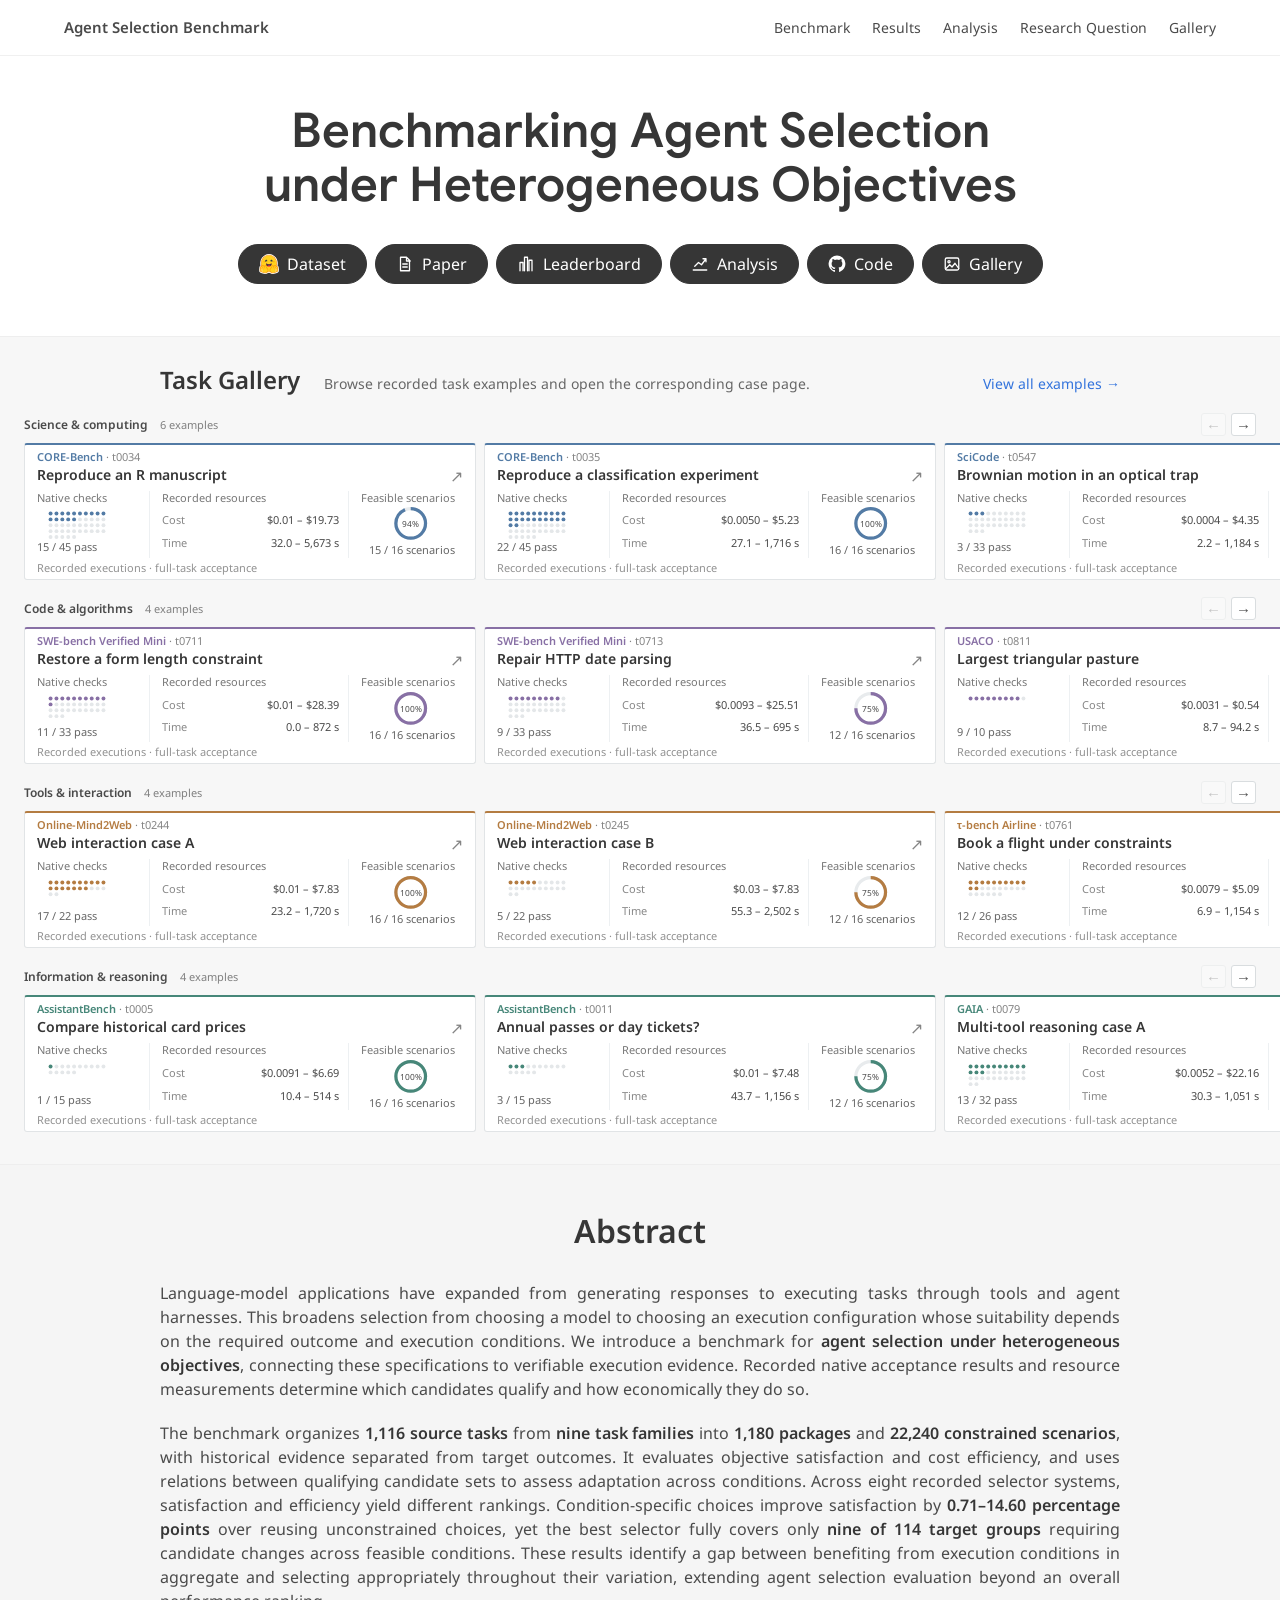
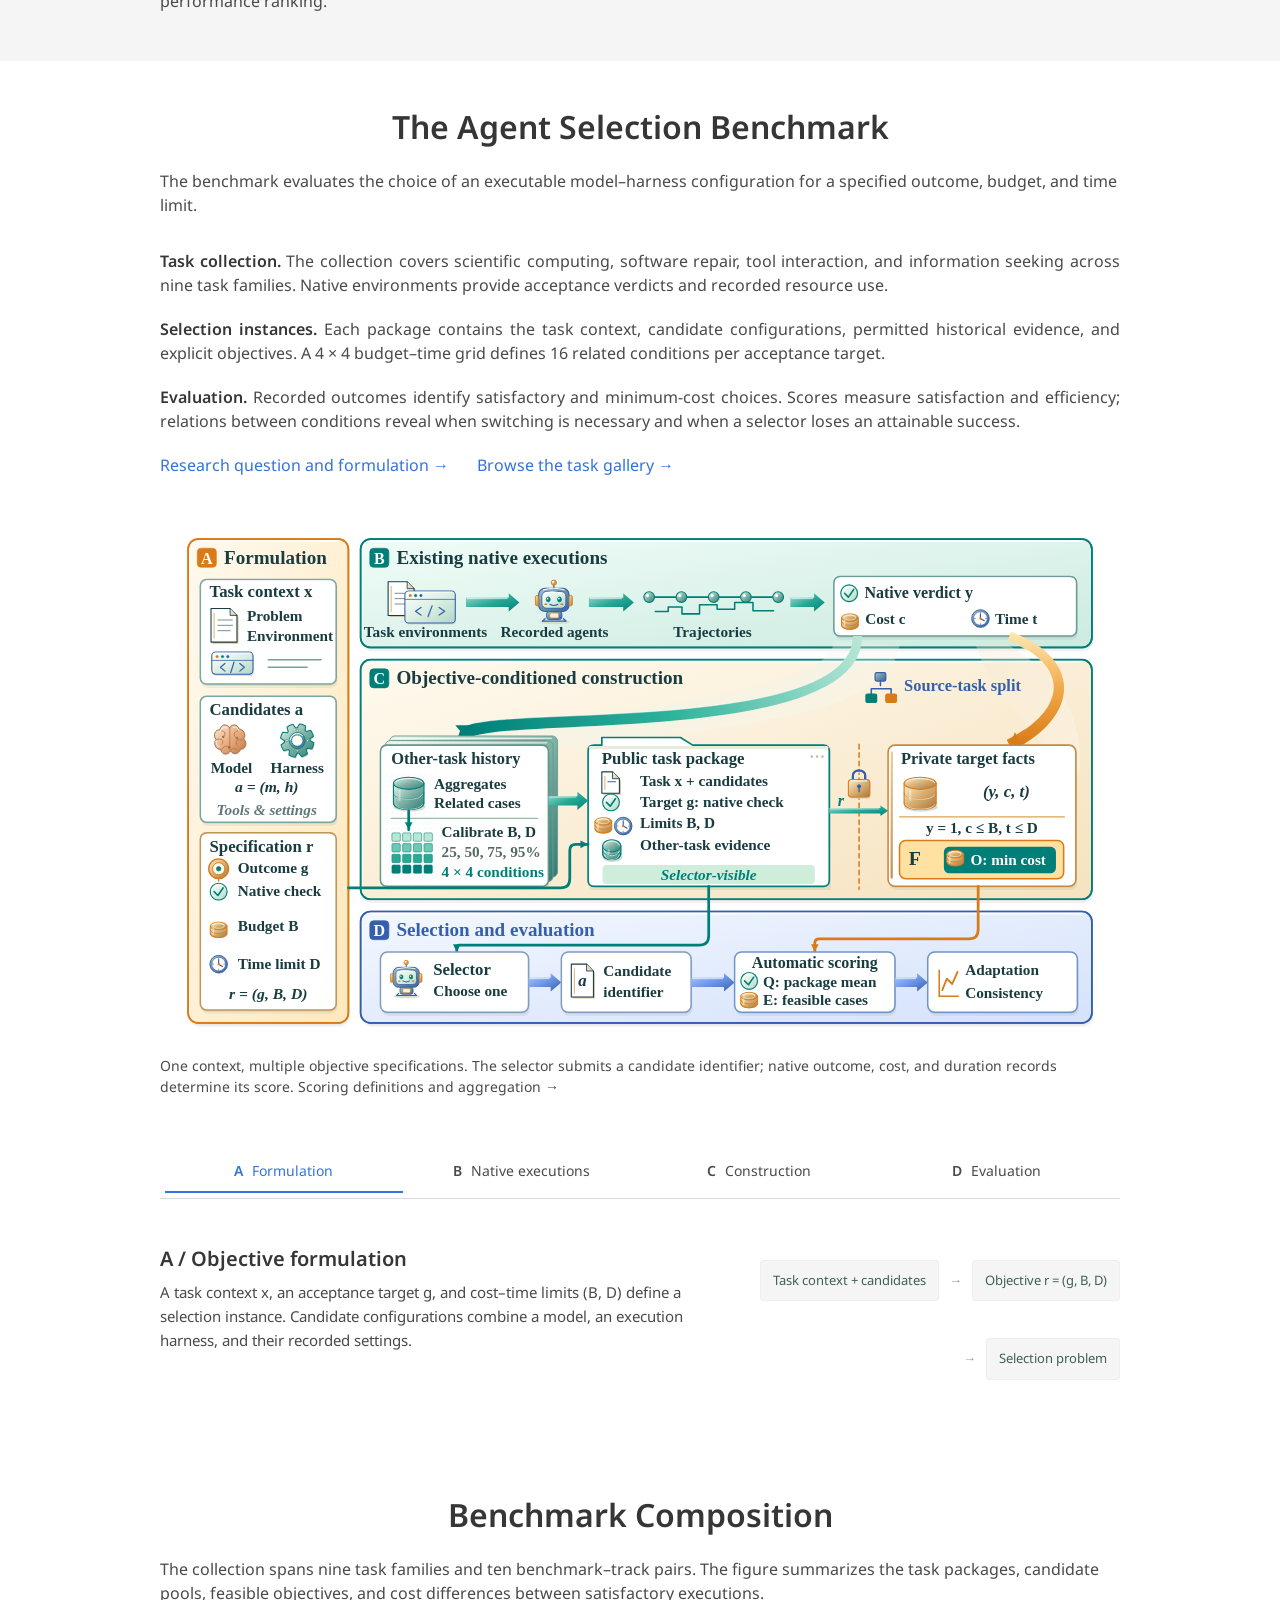
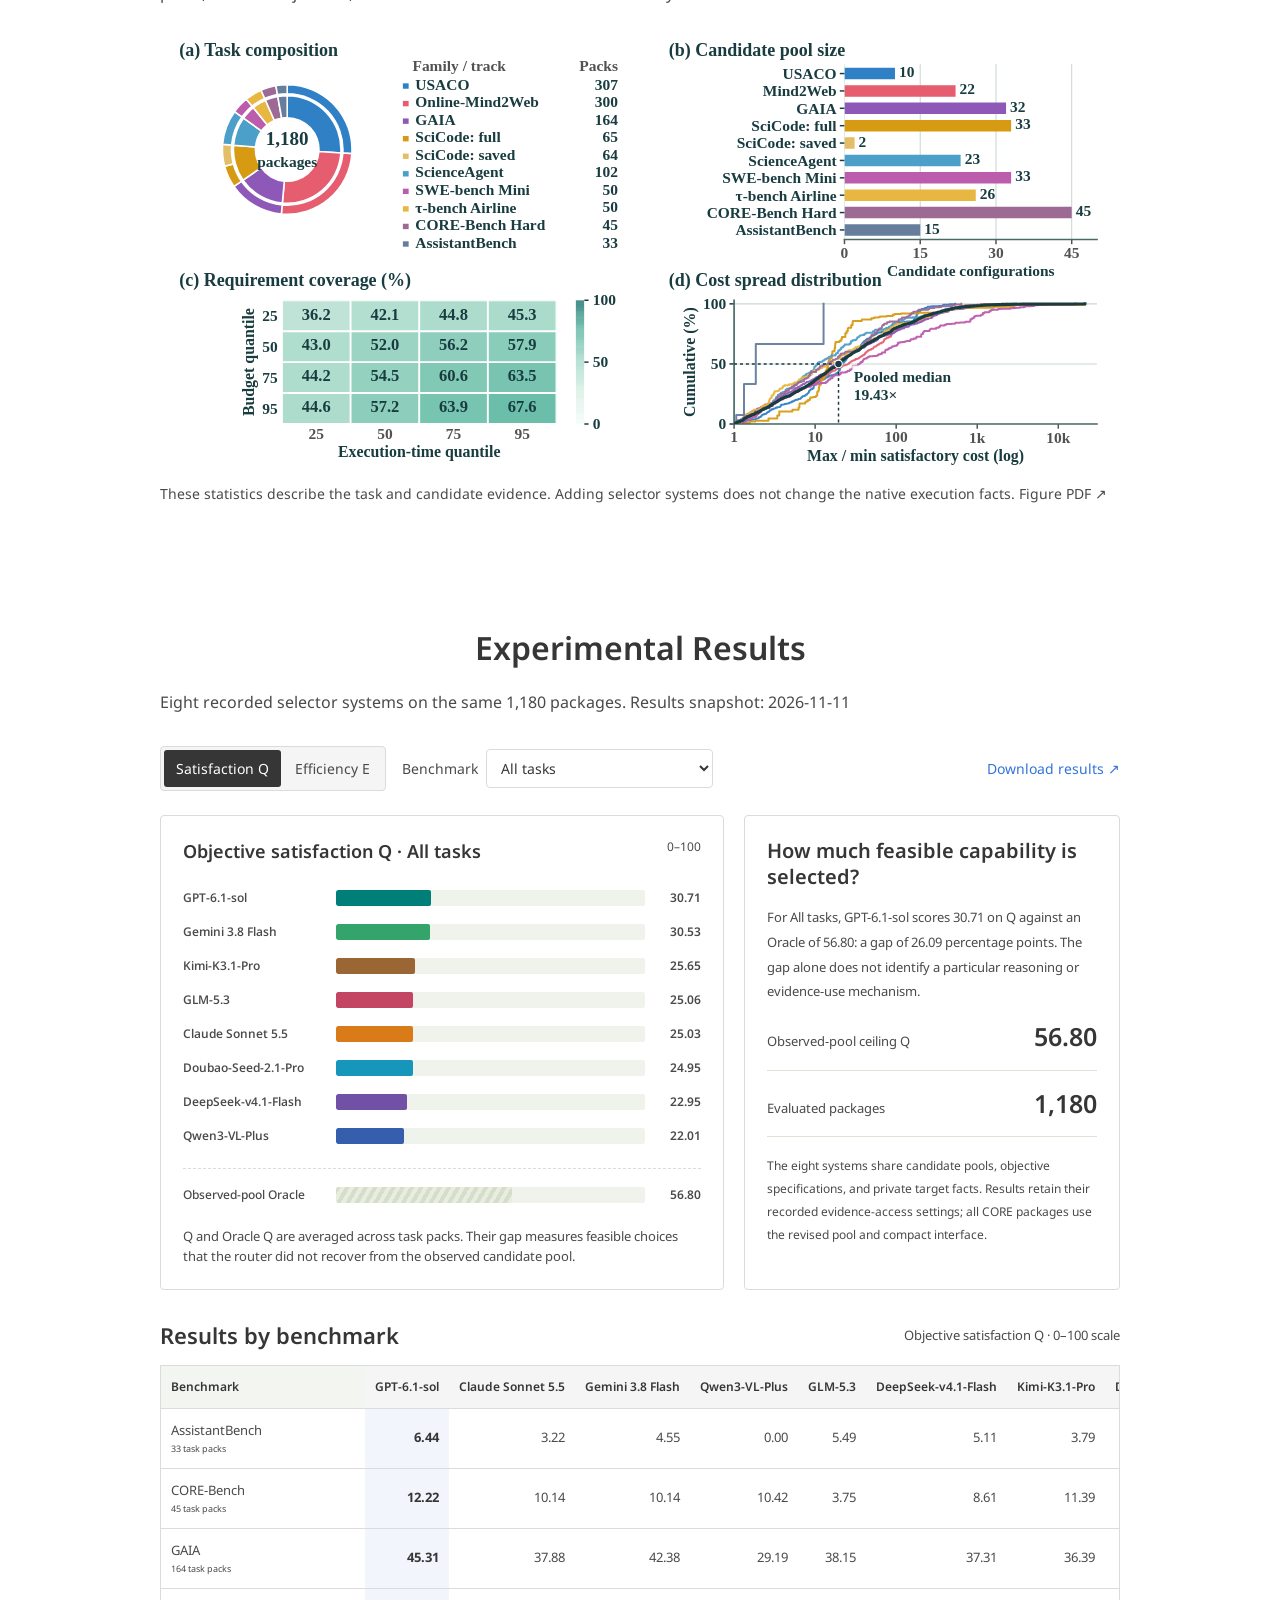
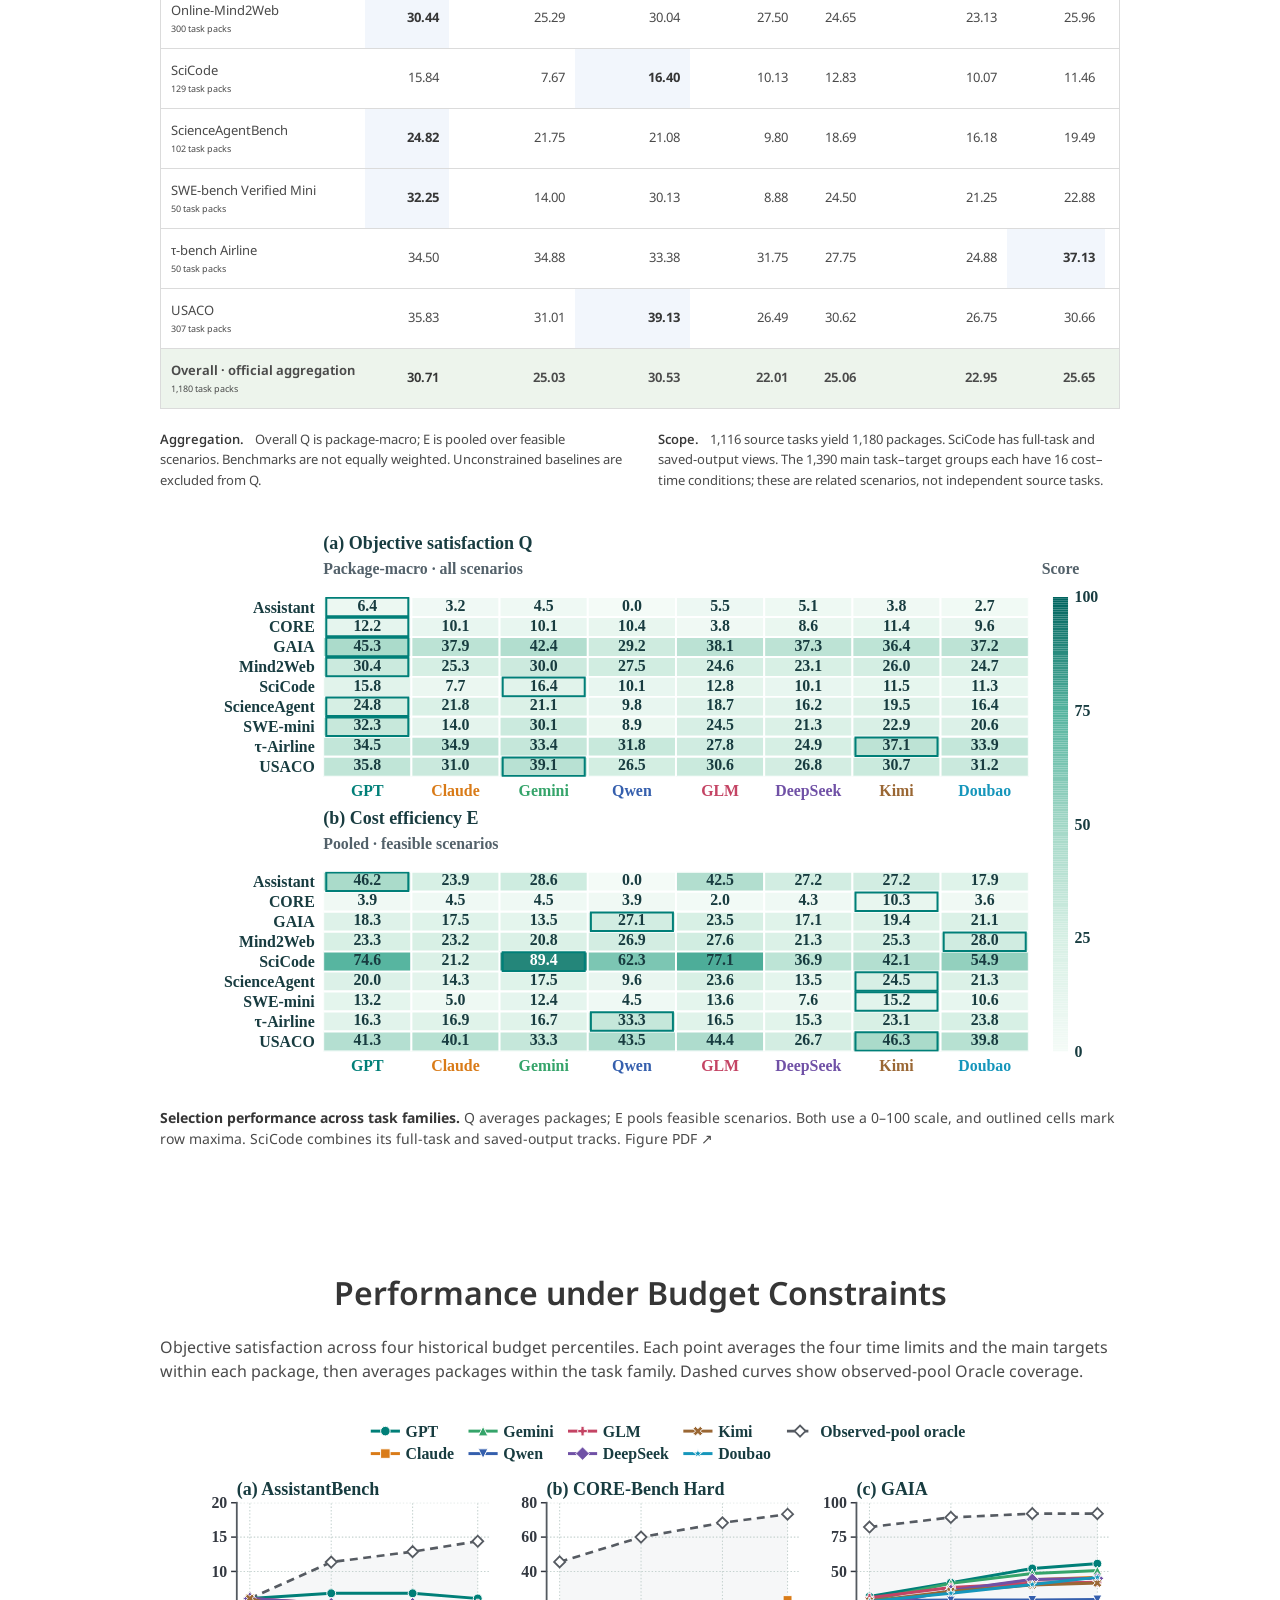
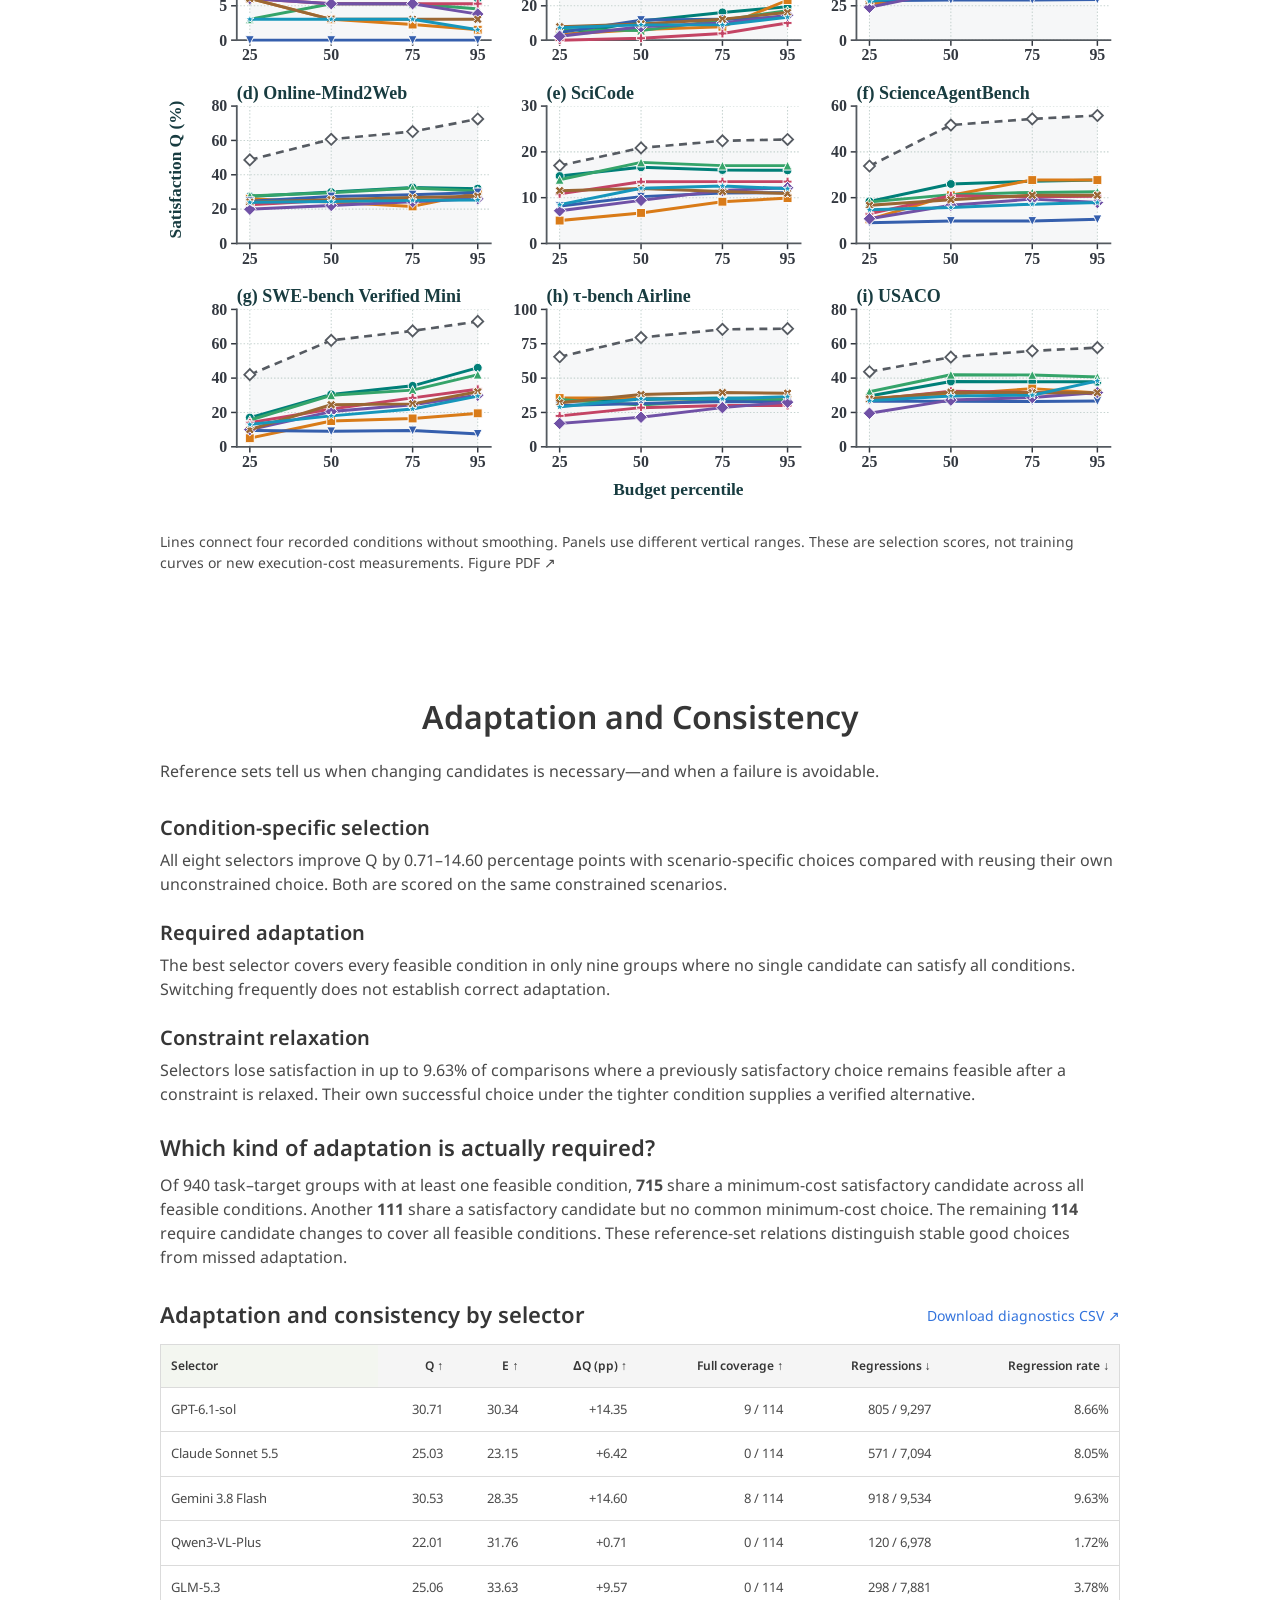
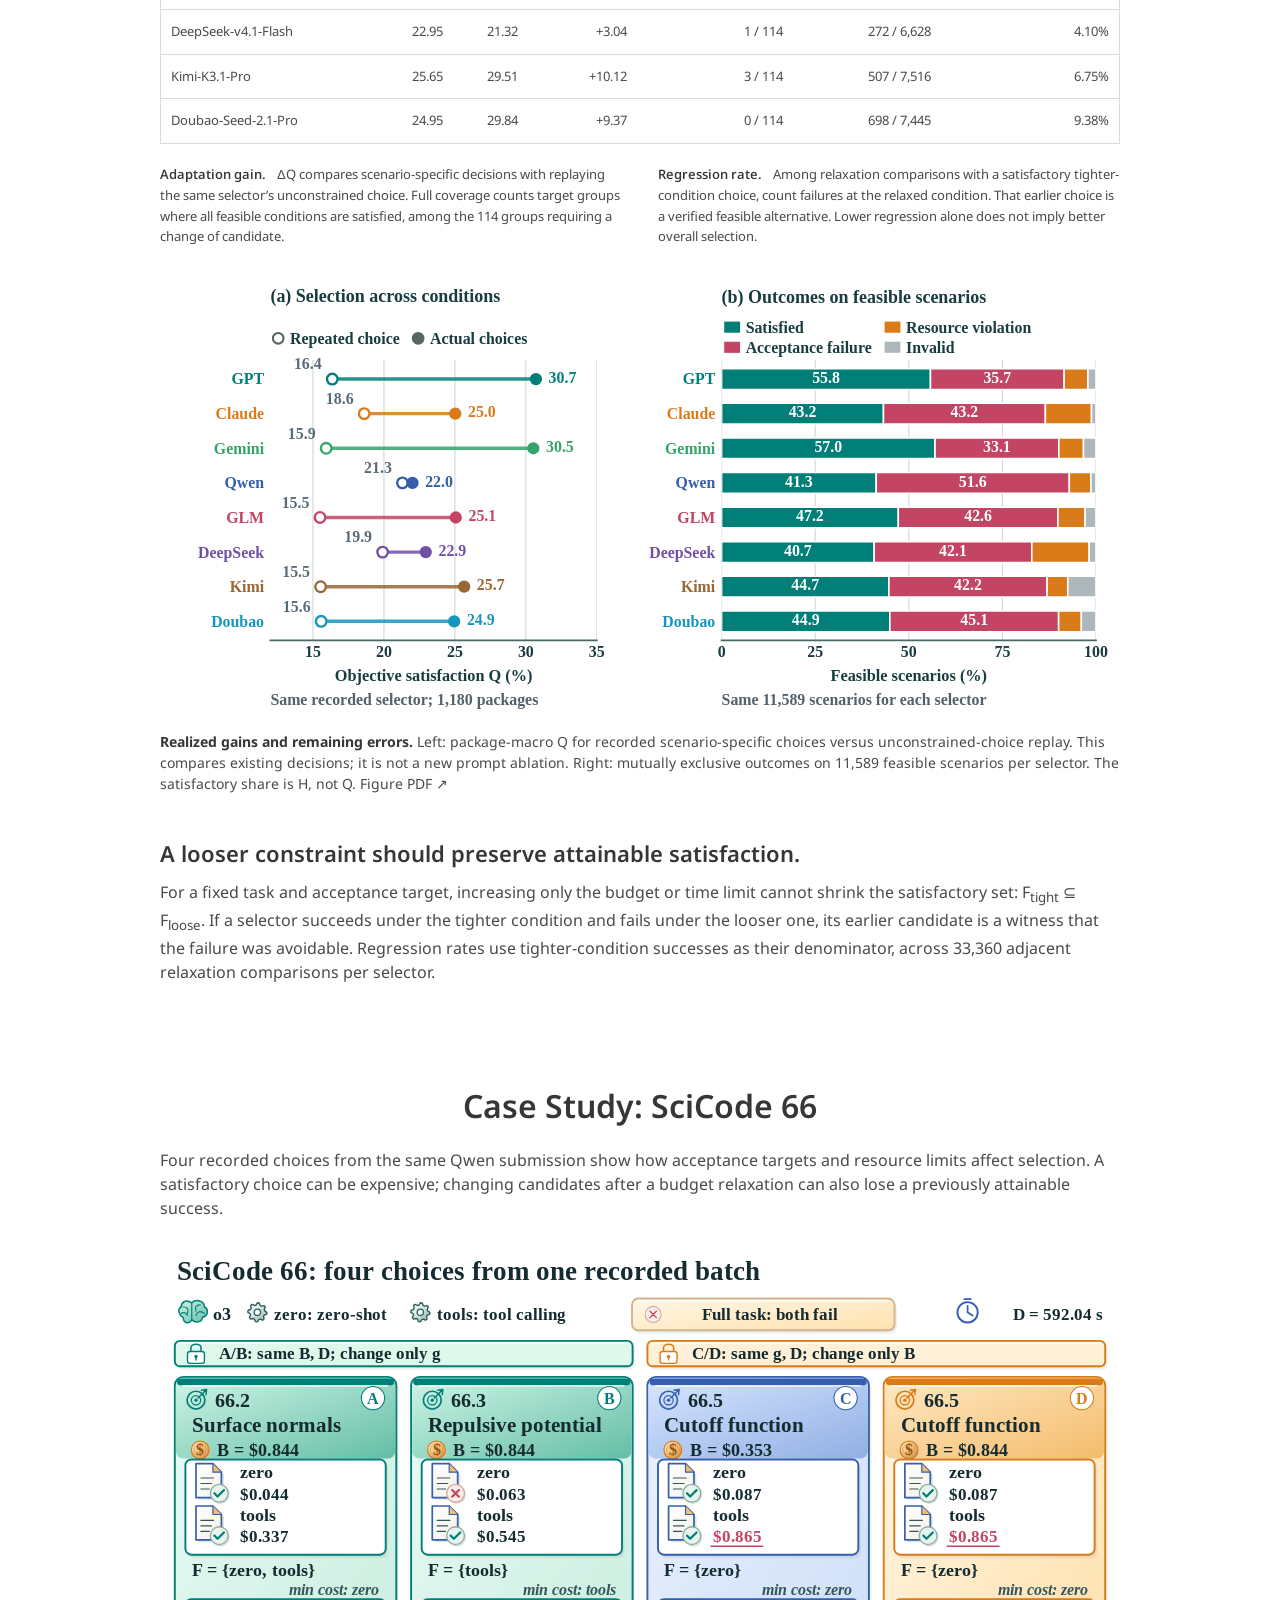
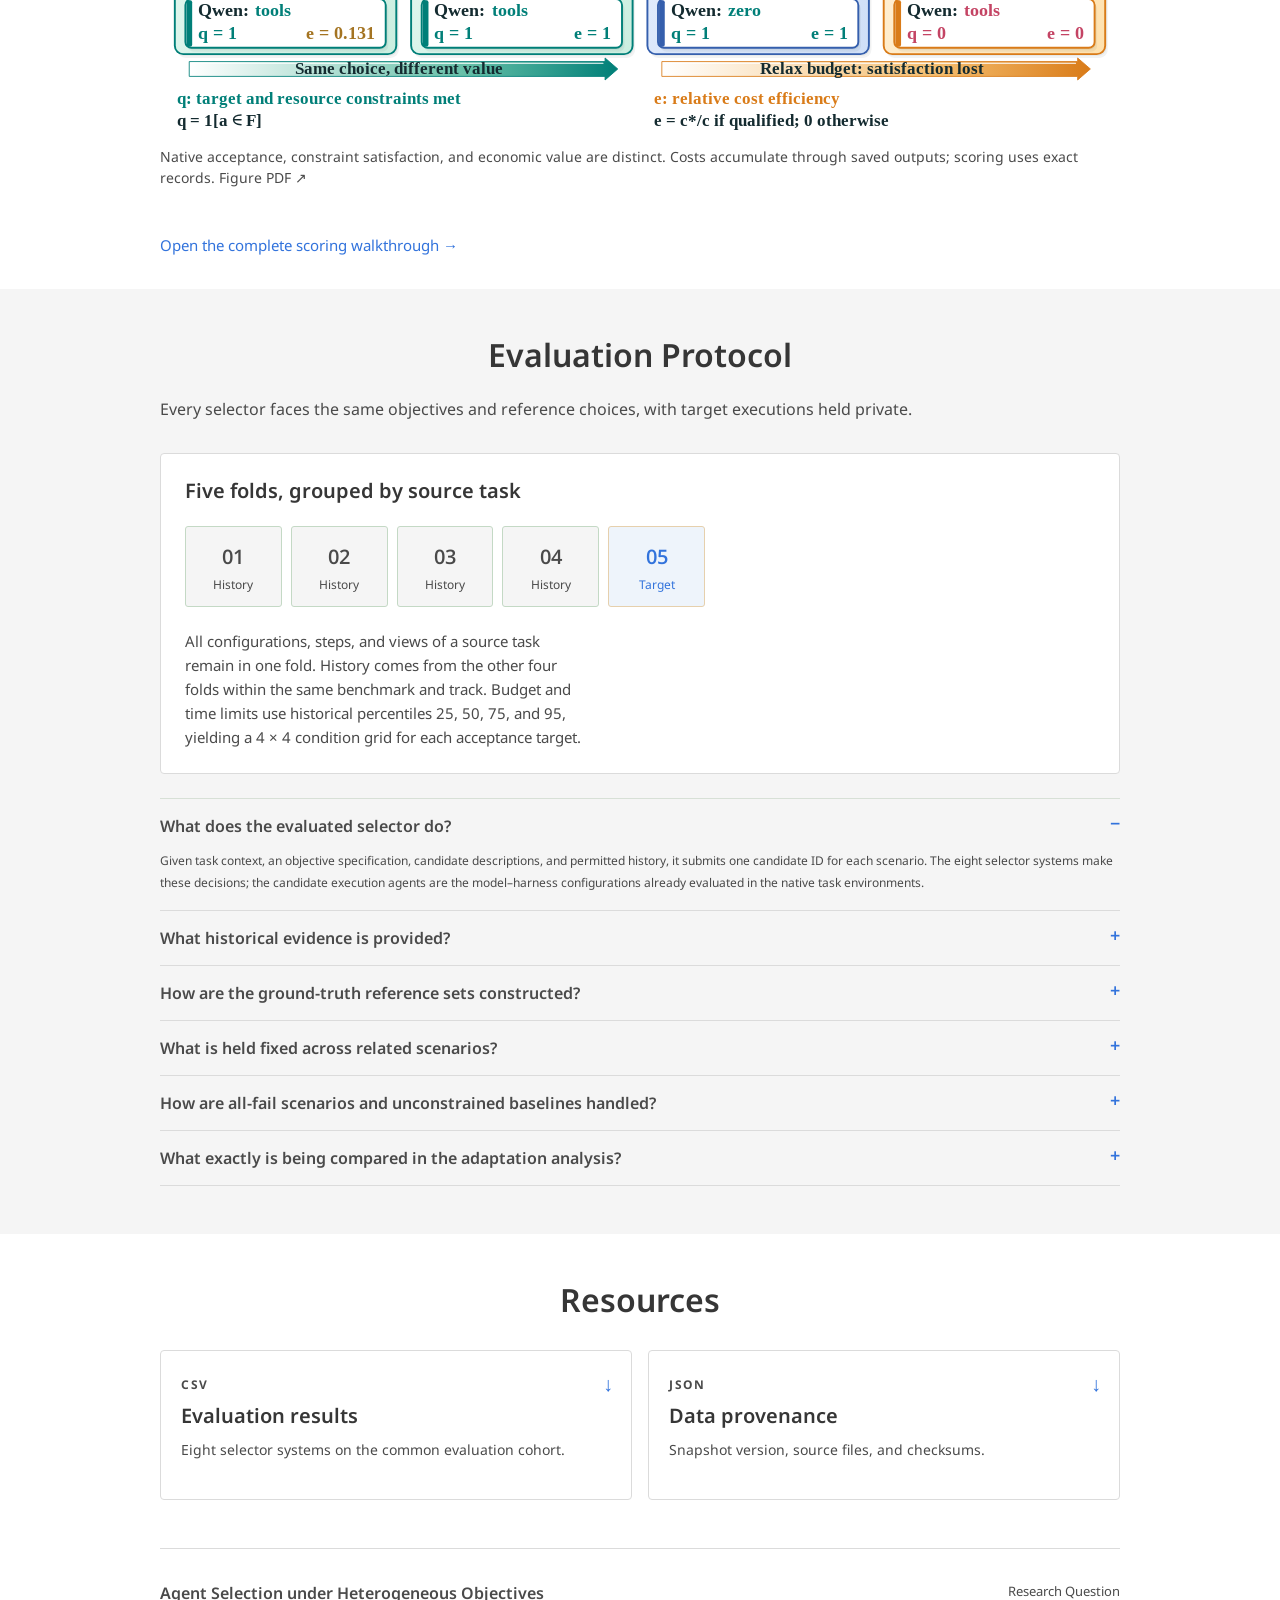
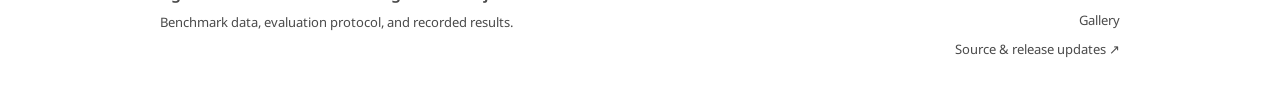
==== commit 3d7053ac: "Remove figure download cards and preview footer notes" ====
--- a/index.html
+++ b/index.html
@@ -72,9 +72,9 @@
     </section>
     <section class="paper-section wrap" id="case-study" aria-labelledby="case-study-title"><div class="section-heading"><h2 id="case-study-title">Case Study: SciCode 66</h2><p class="section-intro">Four recorded choices from the same Qwen submission show how acceptance targets and resource limits affect selection. A satisfactory choice can be expensive; changing candidates after a budget relaxation can also lose a previously attainable success.</p></div><figure class="framework-figure paper-figure"><a class="figure-image" href="assets/scicode_case.svg" target="_blank" rel="noopener" aria-label="Open the SciCode 66 recorded-choice figure"><img src="assets/scicode_case.svg" width="1200" height="600" loading="lazy" alt="Four SciCode 66 scenarios show actual Qwen choices: two tools selections with different efficiency, followed by a successful zero selection and an unsuccessful tools selection after budget relaxation."></a><figcaption>Native acceptance, constraint satisfaction, and economic value are distinct. Costs accumulate through saved outputs; scoring uses exact records. <a href="assets/scicode_case.pdf" target="_blank" rel="noopener">Figure PDF ↗</a></figcaption></figure><p class="section-links"><a href="case.html?id=t1167">Open the complete scoring walkthrough →</a></p></section>
     <section class="protocol-section" id="protocol" aria-labelledby="protocol-title"><div class="wrap"><div class="section-heading"><div><h2 id="protocol-title">Evaluation Protocol</h2></div><p class="section-intro">Every selector faces the same objectives and reference choices, with target executions held private.</p></div><div class="protocol-grid"><div class="fold-card"><h3>Five folds, grouped by source task</h3><div class="folds" aria-label="Four historical folds and one target fold"><span>01<small>History</small></span><span>02<small>History</small></span><span>03<small>History</small></span><span>04<small>History</small></span><span>05<small>Target</small></span></div><p>All configurations, steps, and views of a source task remain in one fold. History comes from the other four folds within the same benchmark and track. Budget and time limits use historical percentiles 25, 50, 75, and 95, yielding a 4 × 4 condition grid for each acceptance target.</p></div><div class="protocol-details"><details open><summary>What does the evaluated selector do?</summary><p>Given task context, an objective specification, candidate descriptions, and permitted history, it submits one candidate ID for each scenario. The eight selector systems make these decisions; the candidate execution agents are the model–harness configurations already evaluated in the native task environments.</p></details><details><summary>What historical evidence is provided?</summary><p>The recorded suite uses file-access and compact direct-input interfaces. Compact inputs contain candidate outcome and resource summaries, plus up to two related cases retrieved with BM25 from public task text. Current-task outcomes and resources are excluded from selector-visible history.</p></details><details><summary>How are the ground-truth reference sets constructed?</summary><p>For objective r = (g, B, D), the satisfactory set F contains candidates that pass native target g with cost ≤ B and duration ≤ D. Its minimum-cost subset O admits ties. These sets come from recorded execution facts, not a new LLM judge, and are shared across all selectors.</p></details><details><summary>What is held fixed across related scenarios?</summary><p>A task–target group retains its context, native target, candidate identities, and execution facts while cost and time limits vary. SciCode also supports full-task and saved-output targets from shared source tasks. These relations make adaptation and constraint-relaxation consistency directly testable.</p></details><details><summary>How are all-fail scenarios and unconstrained baselines handled?</summary><p>Of 22,240 main scenarios per selector, 11,589 have at least one satisfactory candidate and 10,651 have none. All-fail scenarios remain in Q and its oracle with zero credit, and are excluded from E and H. The 1,454 unconstrained reference choices are retained separately and do not enter Q.</p></details><details><summary>What exactly is being compared in the adaptation analysis?</summary><p>Reference-set intersections determine whether one candidate can remain satisfactory or minimum-cost across conditions. The unconstrained replay comparison and relaxation checks reuse recorded submissions and existing execution facts. They are analyses of realized choices, not additional independent trials or controlled prompt interventions.</p></details></div></div></div></section>
-    <section class="resources-section wrap" id="resources" aria-labelledby="resources-title"><h2 id="resources-title">Resources</h2><div class="download-grid"><a href="assets/framework.pdf" target="_blank" rel="noopener"><span class="file-type">PDF</span><h3>Framework</h3><p>From public requests and history to private evaluation.</p><span class="file-arrow" aria-hidden="true">↗</span></a><a href="assets/framework.svg" download><span class="file-type">SVG</span><h3>Editable figure</h3><p>Vector text, connectors, and grouped components.</p><span class="file-arrow" aria-hidden="true">↓</span></a><a href="data/complete_scores.csv" download><span class="file-type">CSV</span><h3>Evaluation results</h3><p>Eight selector systems on the common evaluation cohort.</p><span class="file-arrow" aria-hidden="true">↓</span></a><a href="data/source_manifest.json" download><span class="file-type">JSON</span><h3>Data provenance</h3><p>Snapshot version, source files, and checksums.</p><span class="file-arrow" aria-hidden="true">↓</span></a></div></section>
+    <section class="resources-section wrap" id="resources" aria-labelledby="resources-title"><h2 id="resources-title">Resources</h2><div class="download-grid"><a href="data/complete_scores.csv" download><span class="file-type">CSV</span><h3>Evaluation results</h3><p>Eight selector systems on the common evaluation cohort.</p><span class="file-arrow" aria-hidden="true">↓</span></a><a href="data/source_manifest.json" download><span class="file-type">JSON</span><h3>Data provenance</h3><p>Snapshot version, source files, and checksums.</p><span class="file-arrow" aria-hidden="true">↓</span></a></div></section>
   </main>
-  <footer class="site-footer wrap"><div><a href="./" class="footer-brand">Agent Selection under Heterogeneous Objectives</a><p>Benchmark data, evaluation protocol, and recorded results.</p></div><div class="footer-meta"><a href="research.html">Research Question</a><a href="gallery.html">Gallery</a><a href="https://github.com/Chansl-Lucky/agent-selection-benchmark">Source &amp; release updates ↗</a><span>Research preview · 2026.11</span><a href="https://ecnu-innospark.github.io/EduIllustrate/" target="_blank" rel="noopener">Layout inspired by EduIllustrate ↗</a></div></footer>
+  <footer class="site-footer wrap"><div><a href="./" class="footer-brand">Agent Selection under Heterogeneous Objectives</a><p>Benchmark data, evaluation protocol, and recorded results.</p></div><div class="footer-meta"><a href="research.html">Research Question</a><a href="gallery.html">Gallery</a><a href="https://github.com/Chansl-Lucky/agent-selection-benchmark">Source &amp; release updates ↗</a></div></footer>
   <dialog id="image-dialog" class="image-dialog" aria-label="Enlarged framework"><button class="dialog-close" aria-label="Close framework">×</button><div class="zoom-toolbar"><span>Scroll horizontally to inspect the figure</span><a href="assets/framework.pdf" target="_blank" rel="noopener">Open PDF ↗</a></div><div class="image-dialog-scroll"><img src="assets/framework.svg" alt="Enlarged benchmark framework"></div></dialog>
   <div id="data-error" class="data-error" role="alert" hidden>Unable to load the data. Open this page through the project's HTTP server, or refresh to try again.</div>
 </body>
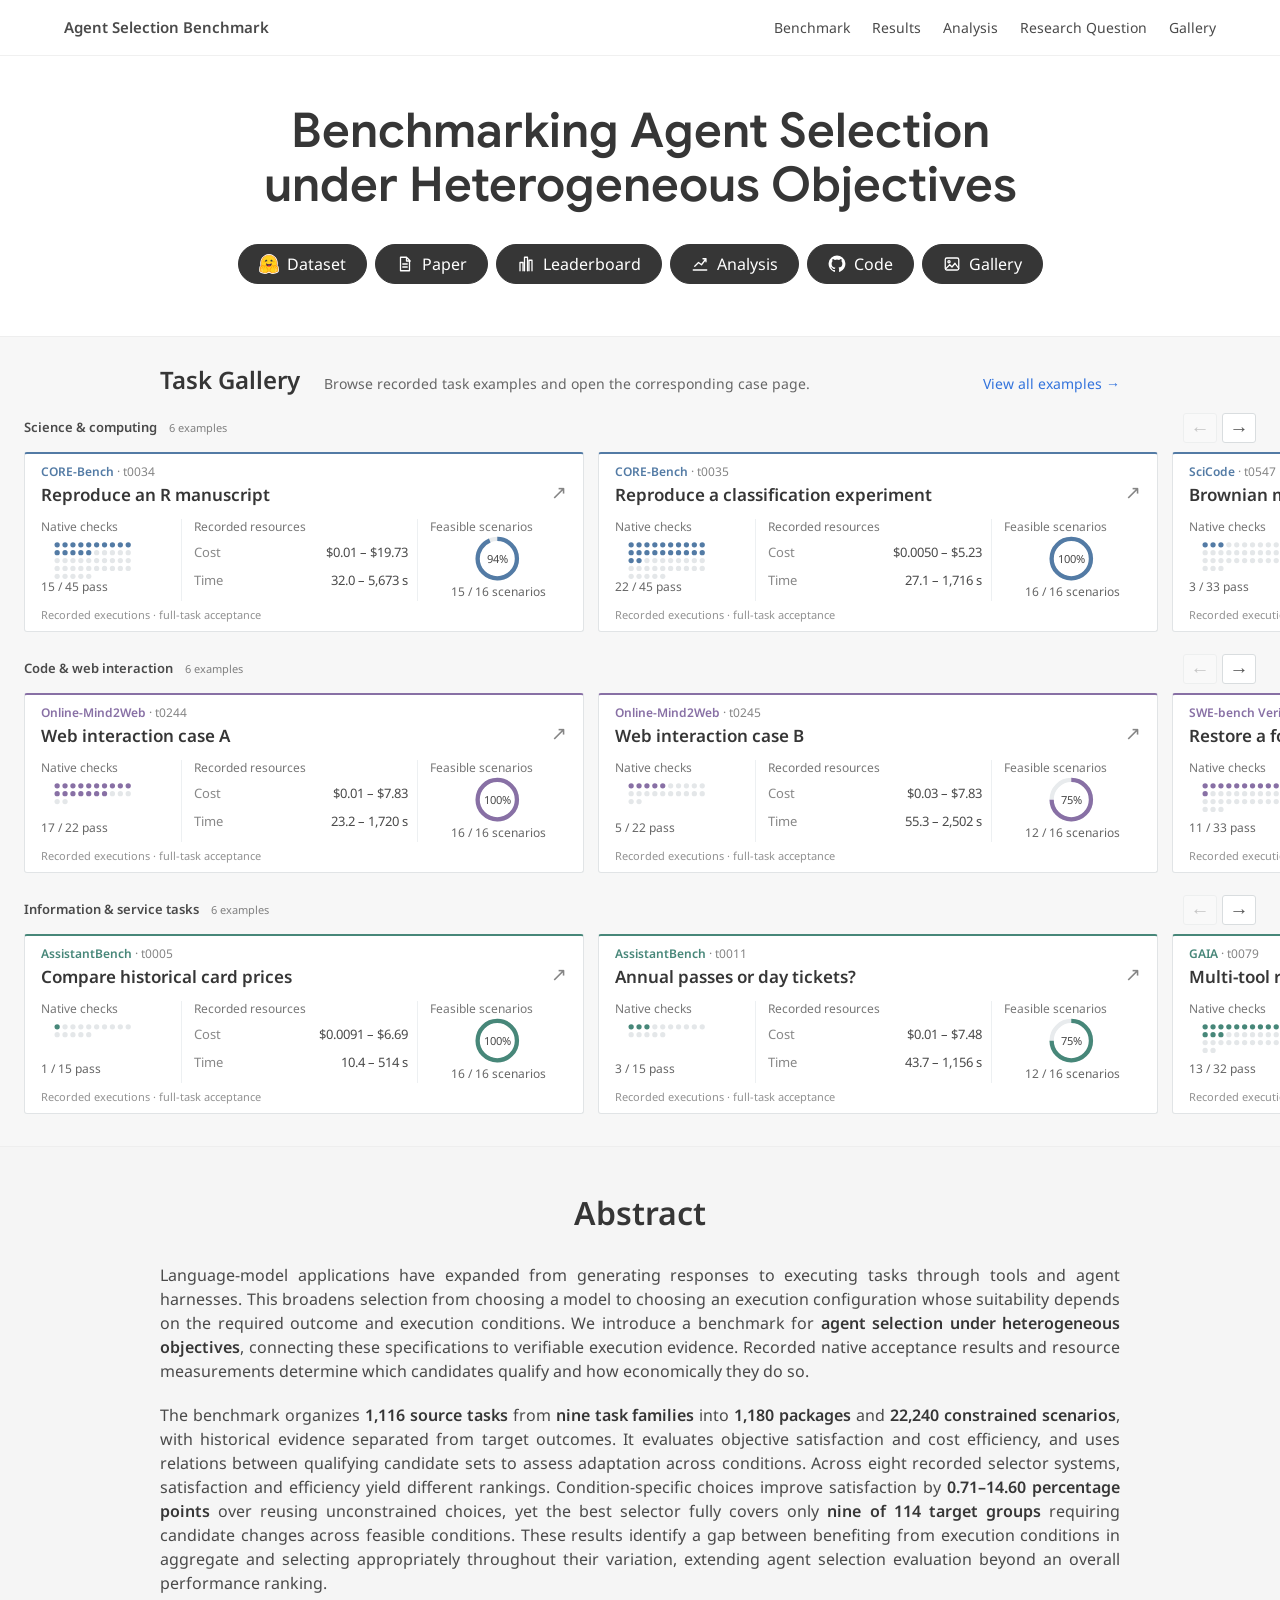
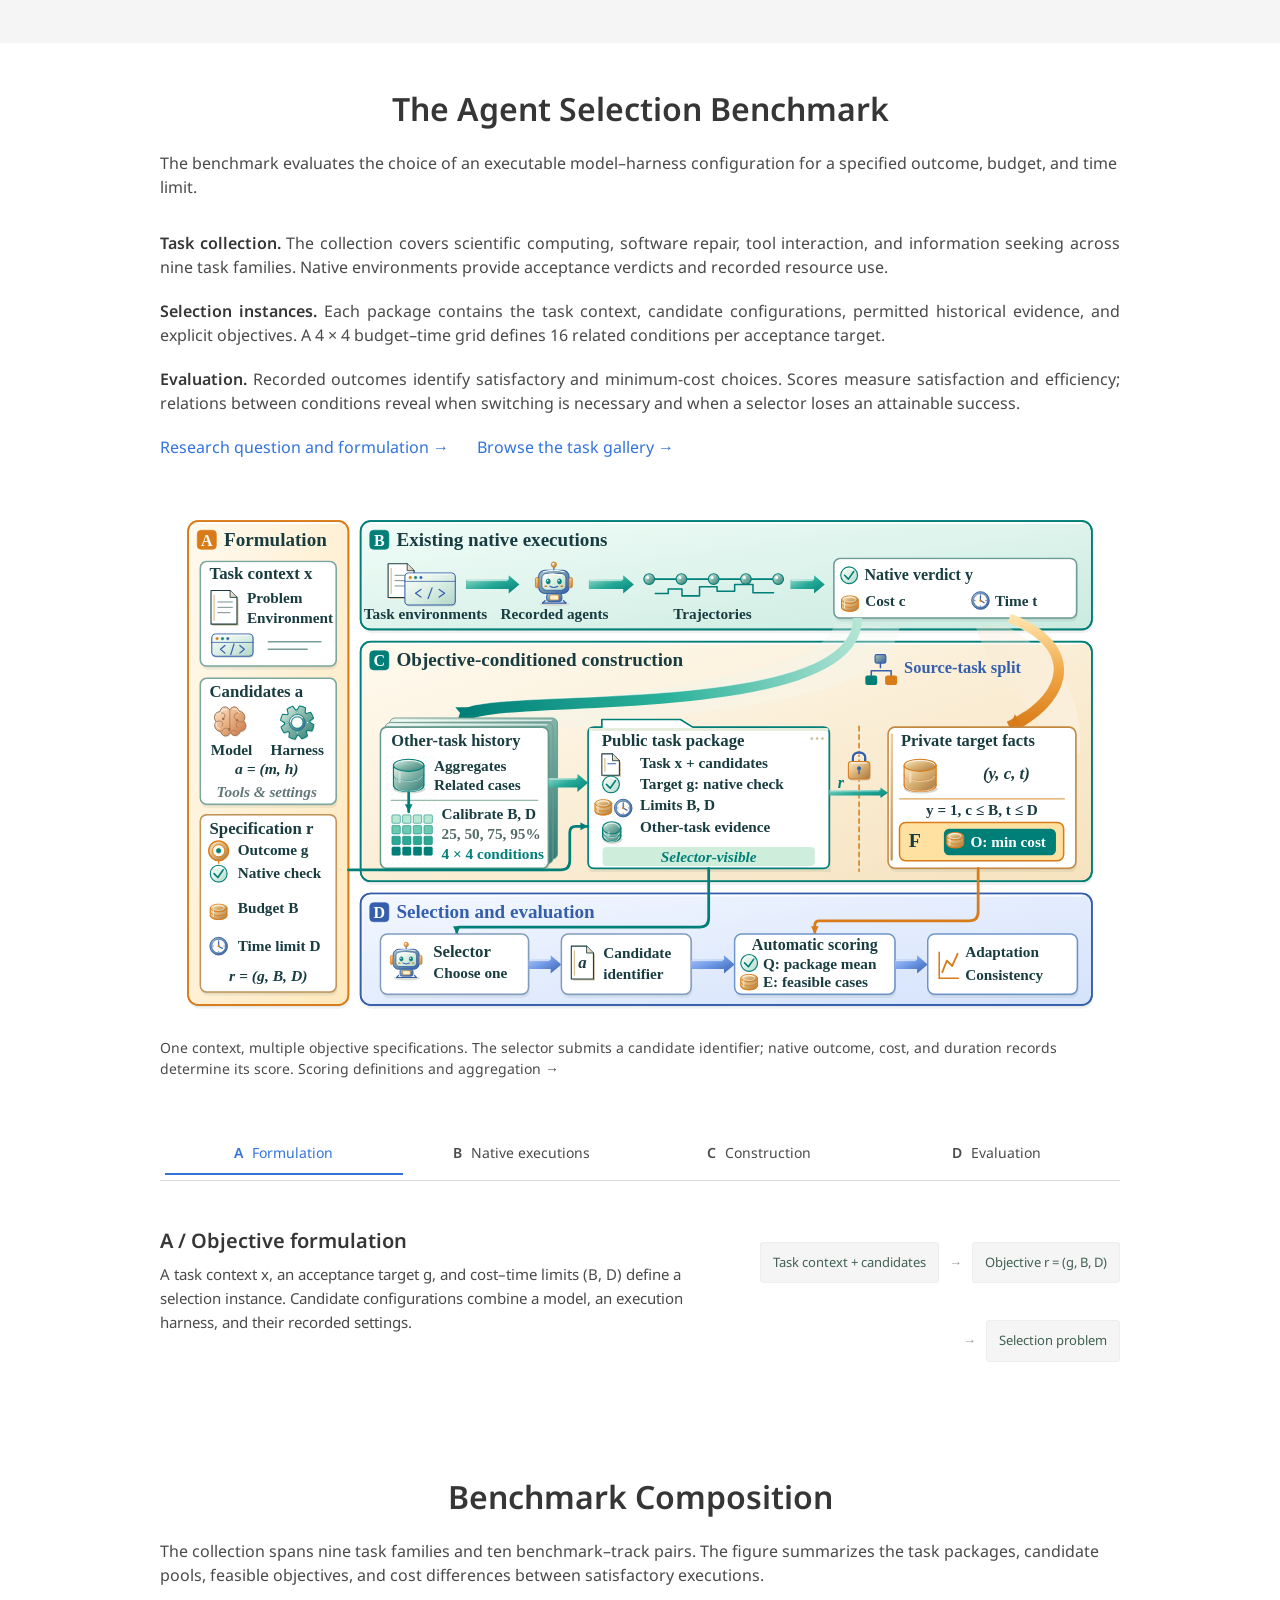
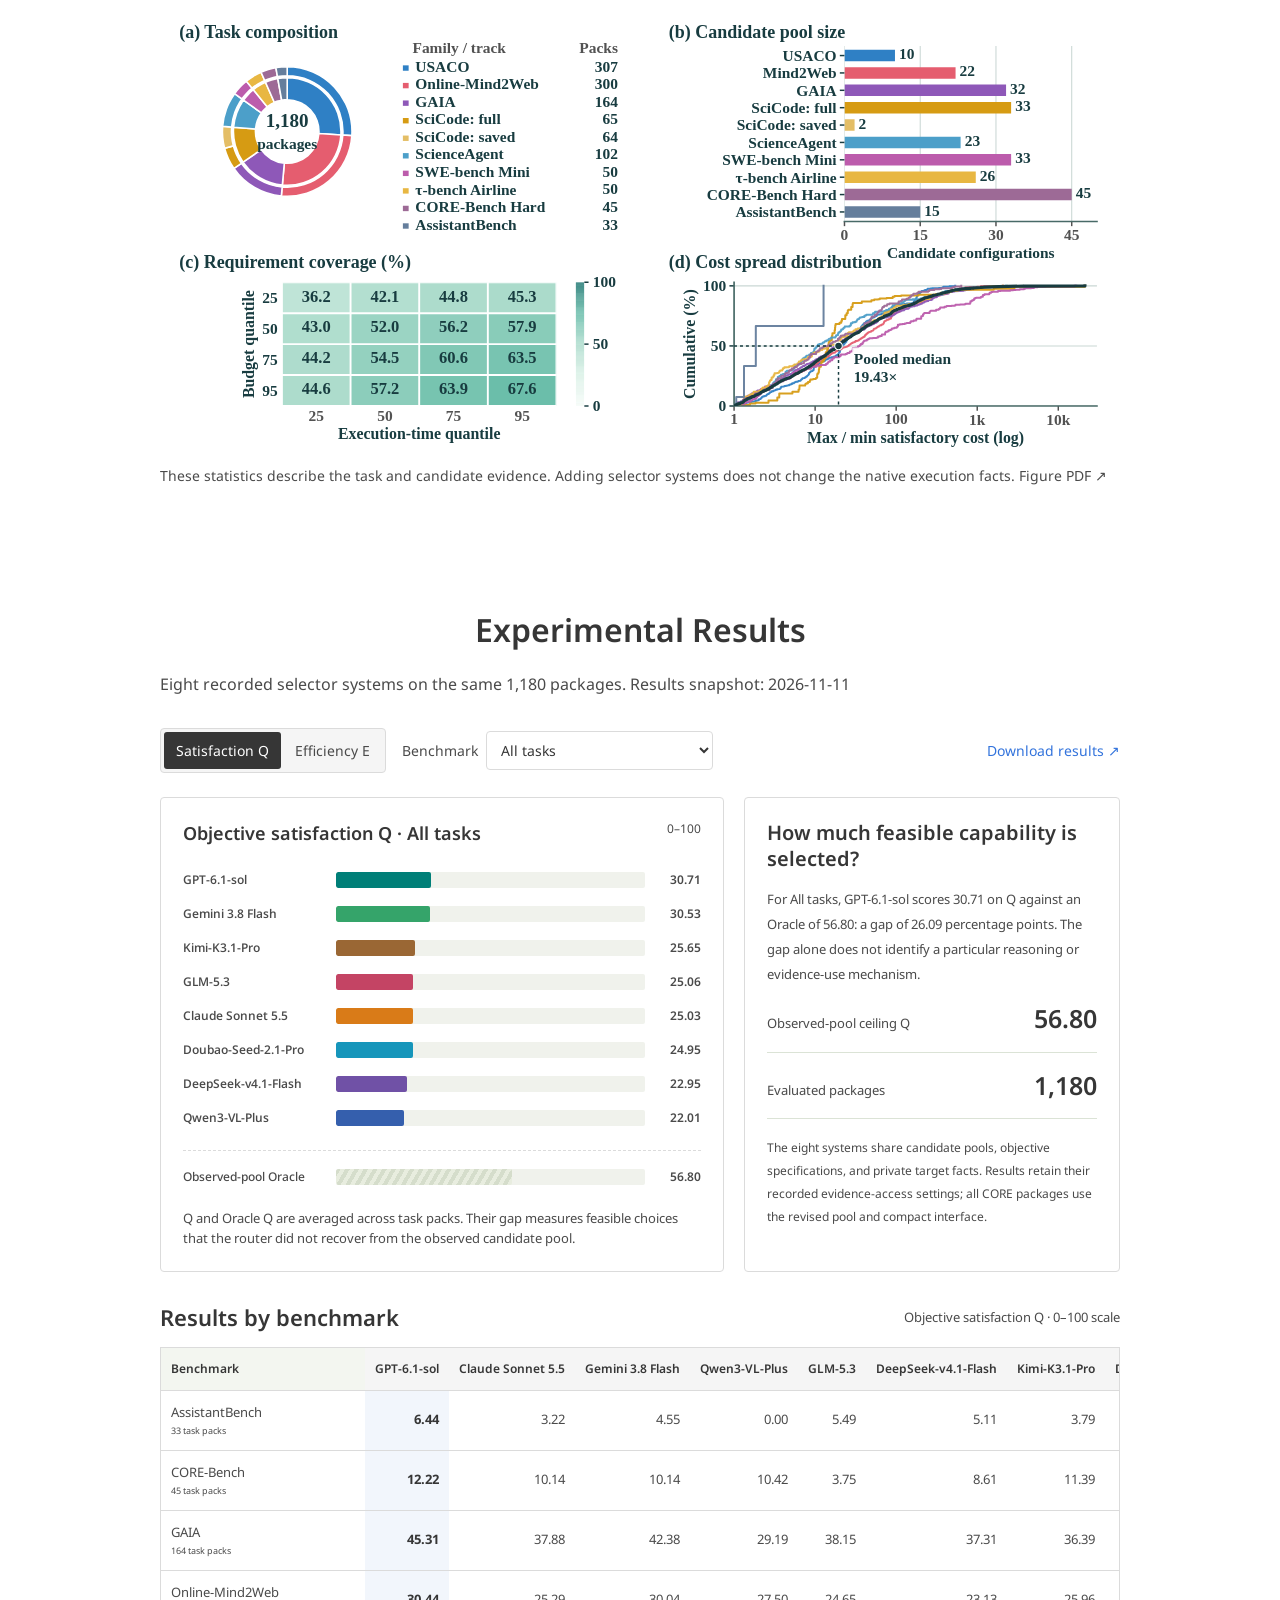
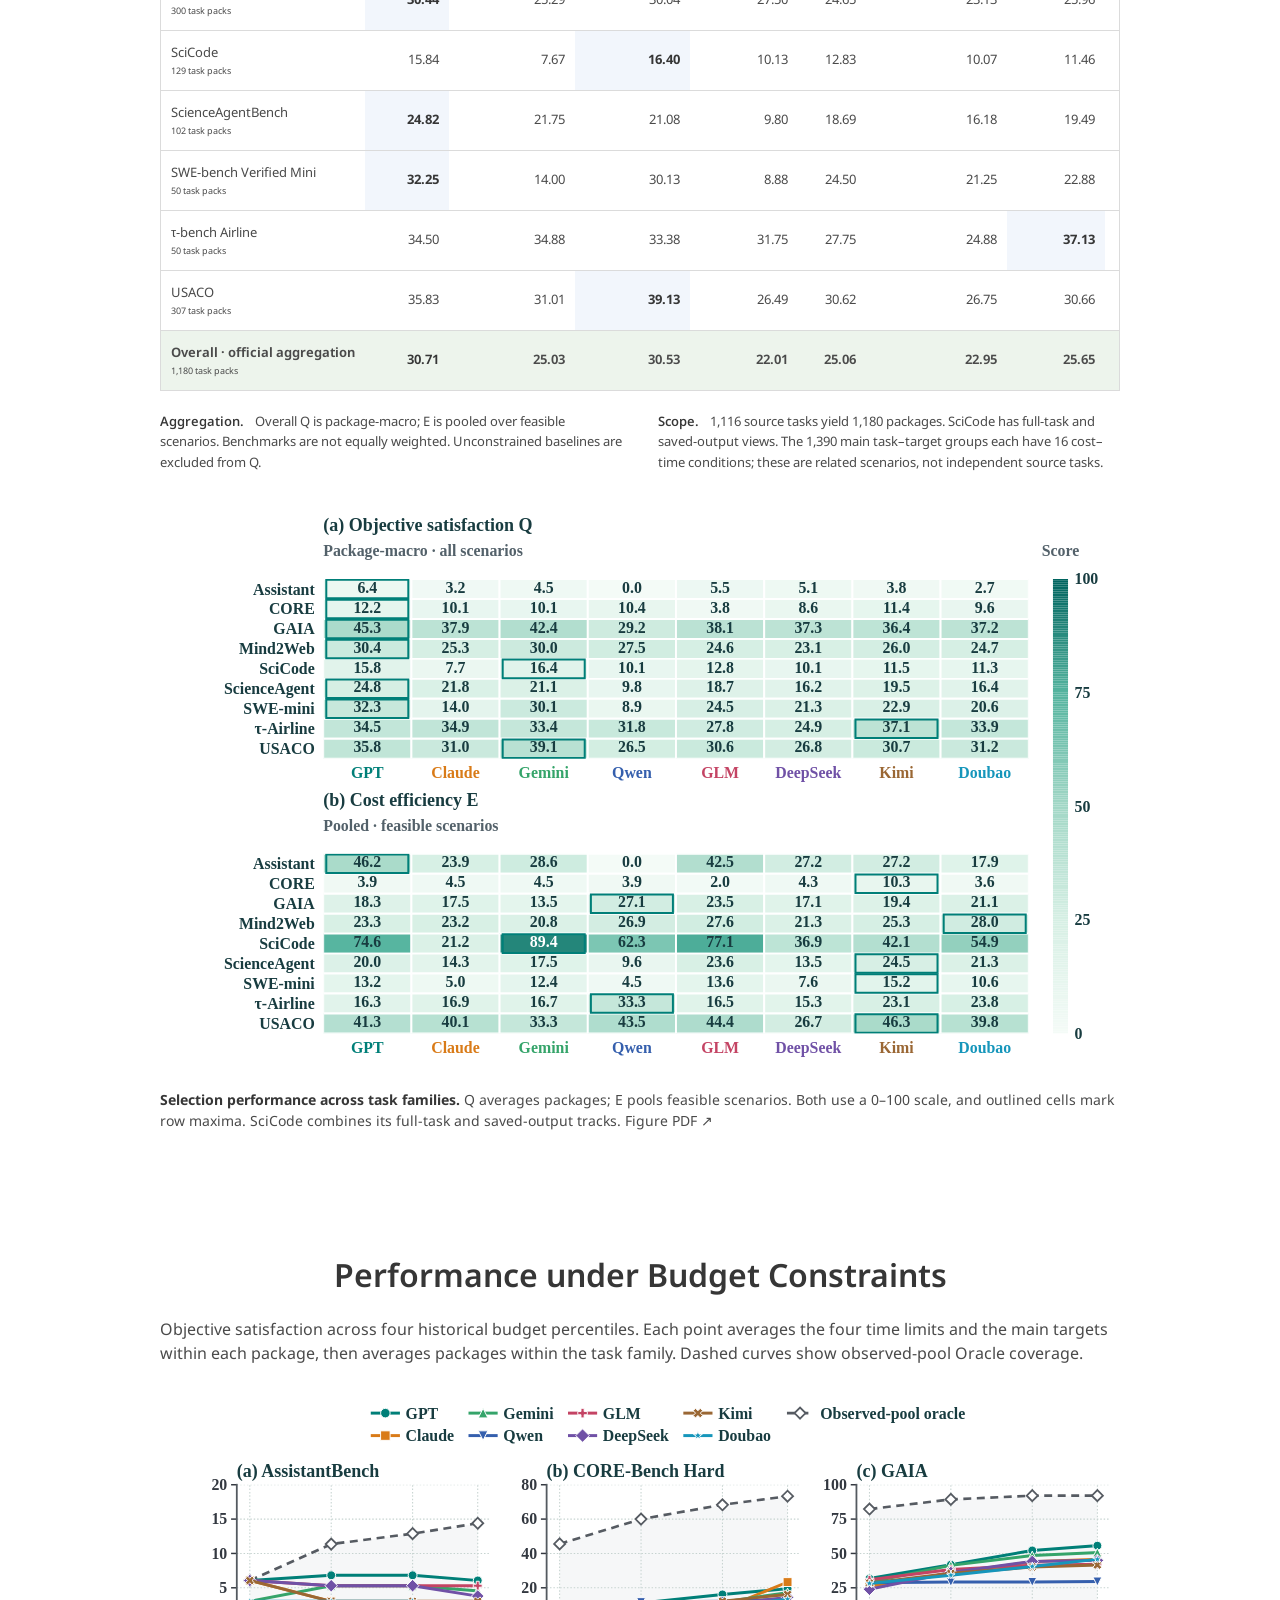
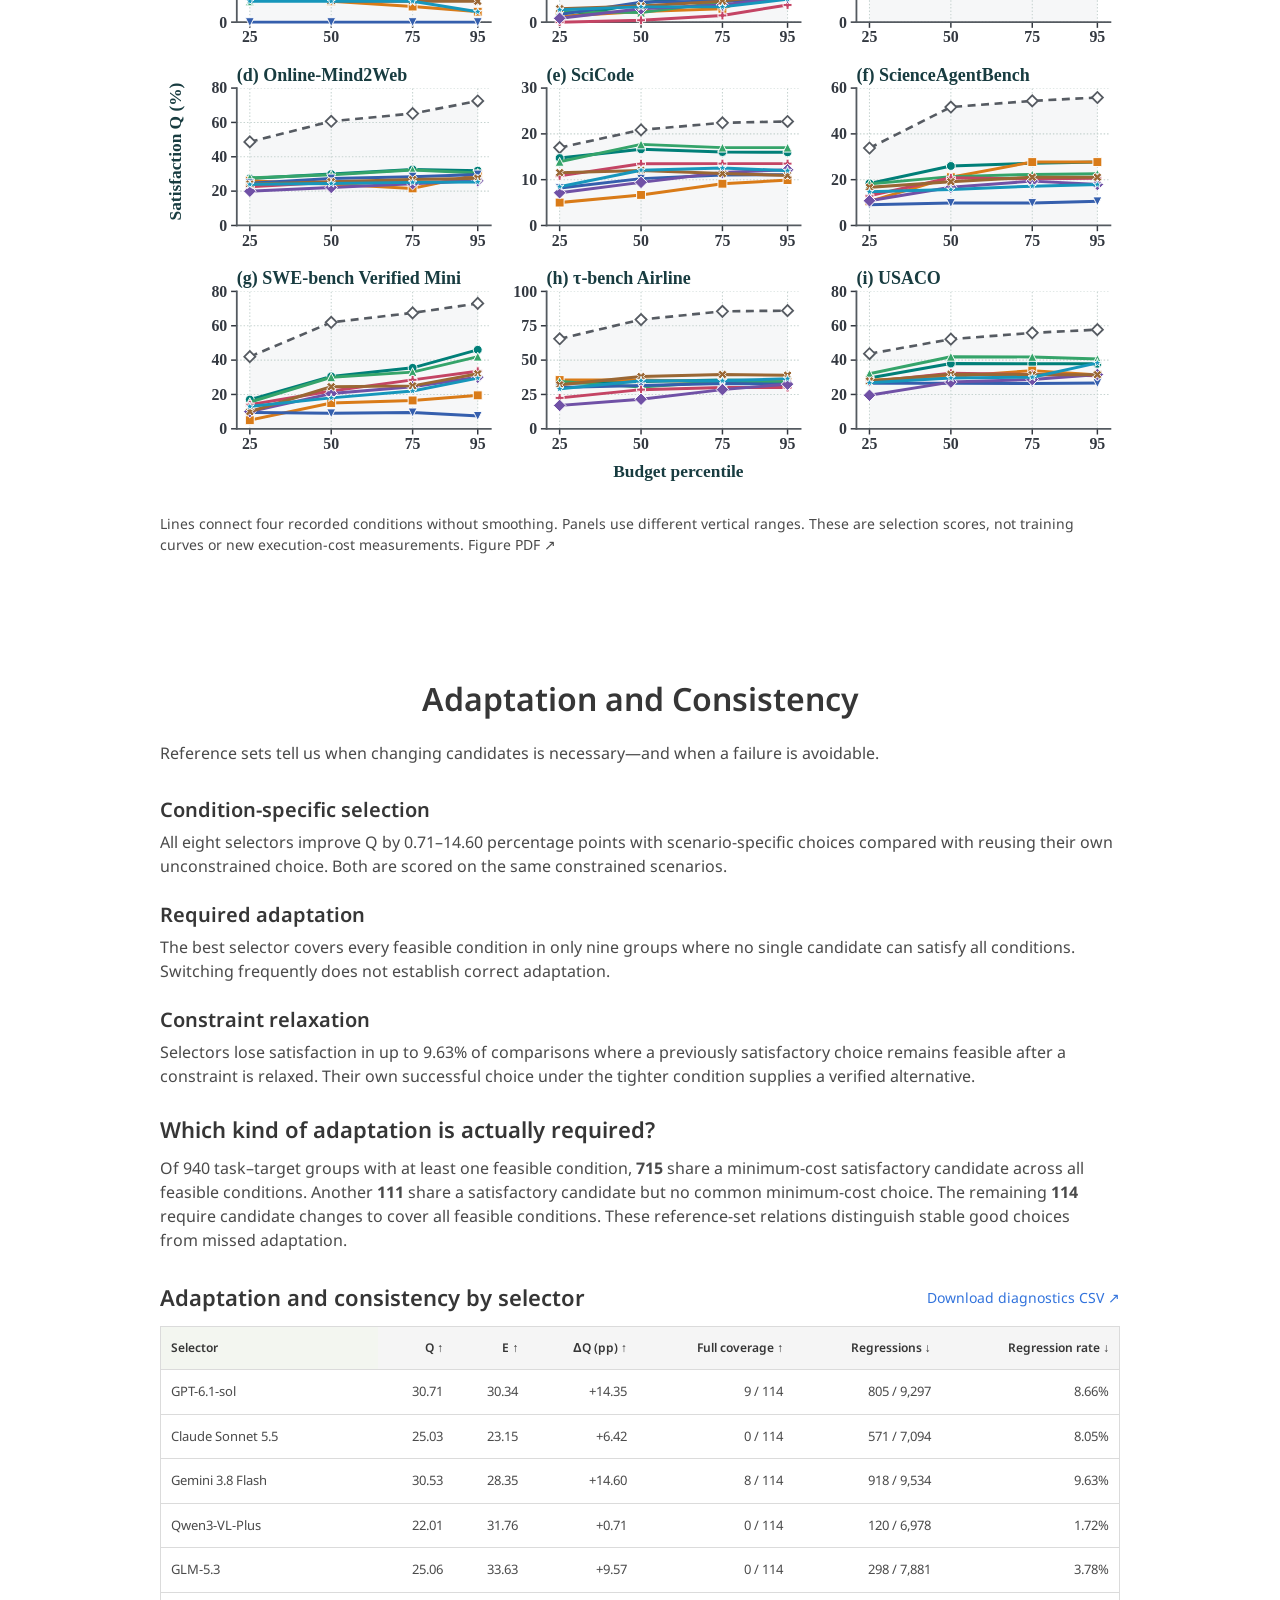
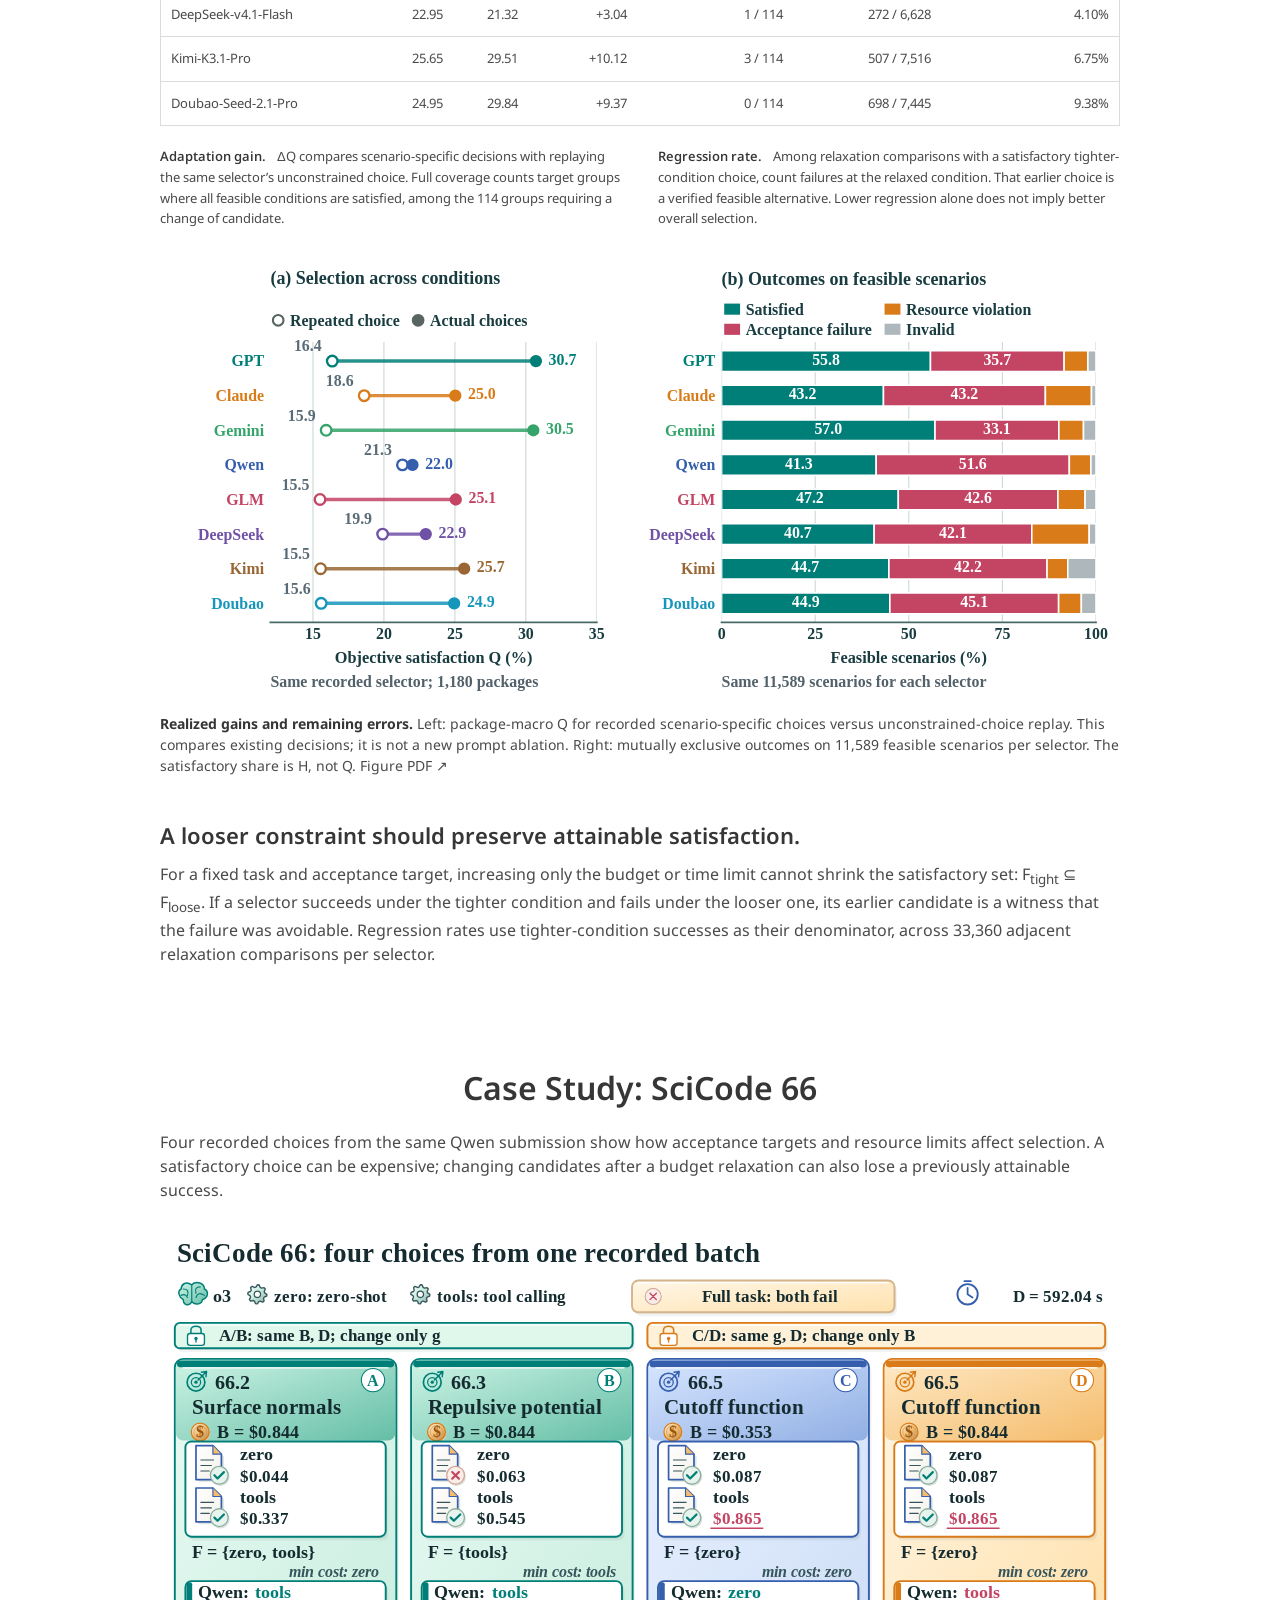
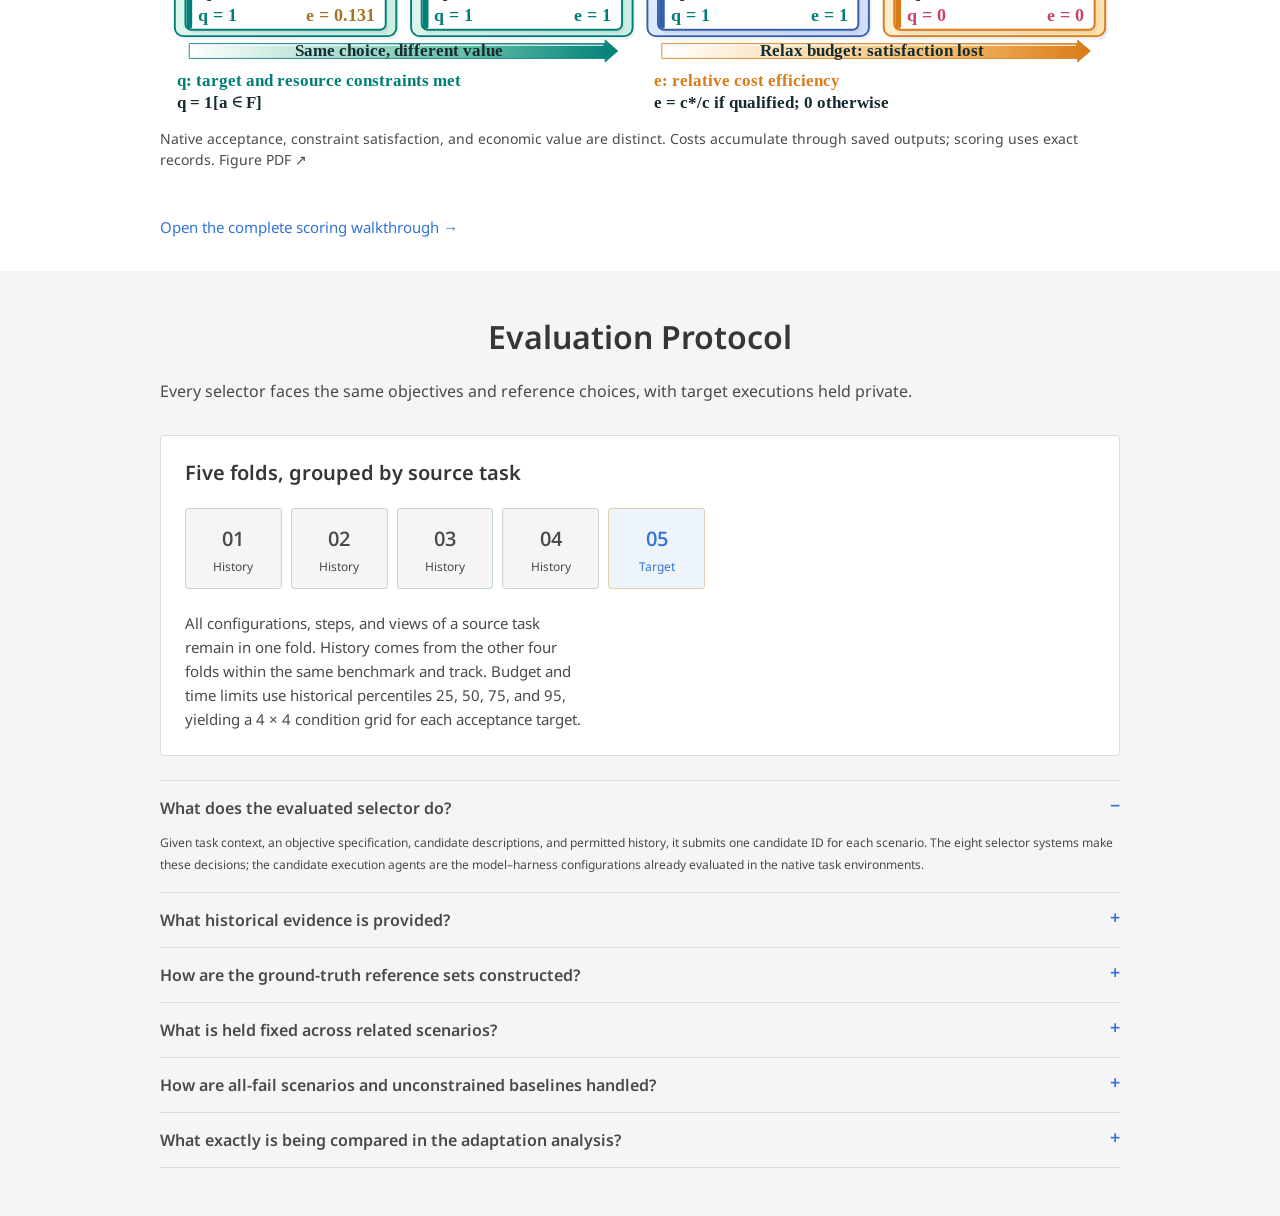
==== commit 91fe38c3: "Remove redundant homepage resources and footer" ====
--- a/index.html
+++ b/index.html
@@ -72,9 +72,7 @@
     </section>
     <section class="paper-section wrap" id="case-study" aria-labelledby="case-study-title"><div class="section-heading"><h2 id="case-study-title">Case Study: SciCode 66</h2><p class="section-intro">Four recorded choices from the same Qwen submission show how acceptance targets and resource limits affect selection. A satisfactory choice can be expensive; changing candidates after a budget relaxation can also lose a previously attainable success.</p></div><figure class="framework-figure paper-figure"><a class="figure-image" href="assets/scicode_case.svg" target="_blank" rel="noopener" aria-label="Open the SciCode 66 recorded-choice figure"><img src="assets/scicode_case.svg" width="1200" height="600" loading="lazy" alt="Four SciCode 66 scenarios show actual Qwen choices: two tools selections with different efficiency, followed by a successful zero selection and an unsuccessful tools selection after budget relaxation."></a><figcaption>Native acceptance, constraint satisfaction, and economic value are distinct. Costs accumulate through saved outputs; scoring uses exact records. <a href="assets/scicode_case.pdf" target="_blank" rel="noopener">Figure PDF ↗</a></figcaption></figure><p class="section-links"><a href="case.html?id=t1167">Open the complete scoring walkthrough →</a></p></section>
     <section class="protocol-section" id="protocol" aria-labelledby="protocol-title"><div class="wrap"><div class="section-heading"><div><h2 id="protocol-title">Evaluation Protocol</h2></div><p class="section-intro">Every selector faces the same objectives and reference choices, with target executions held private.</p></div><div class="protocol-grid"><div class="fold-card"><h3>Five folds, grouped by source task</h3><div class="folds" aria-label="Four historical folds and one target fold"><span>01<small>History</small></span><span>02<small>History</small></span><span>03<small>History</small></span><span>04<small>History</small></span><span>05<small>Target</small></span></div><p>All configurations, steps, and views of a source task remain in one fold. History comes from the other four folds within the same benchmark and track. Budget and time limits use historical percentiles 25, 50, 75, and 95, yielding a 4 × 4 condition grid for each acceptance target.</p></div><div class="protocol-details"><details open><summary>What does the evaluated selector do?</summary><p>Given task context, an objective specification, candidate descriptions, and permitted history, it submits one candidate ID for each scenario. The eight selector systems make these decisions; the candidate execution agents are the model–harness configurations already evaluated in the native task environments.</p></details><details><summary>What historical evidence is provided?</summary><p>The recorded suite uses file-access and compact direct-input interfaces. Compact inputs contain candidate outcome and resource summaries, plus up to two related cases retrieved with BM25 from public task text. Current-task outcomes and resources are excluded from selector-visible history.</p></details><details><summary>How are the ground-truth reference sets constructed?</summary><p>For objective r = (g, B, D), the satisfactory set F contains candidates that pass native target g with cost ≤ B and duration ≤ D. Its minimum-cost subset O admits ties. These sets come from recorded execution facts, not a new LLM judge, and are shared across all selectors.</p></details><details><summary>What is held fixed across related scenarios?</summary><p>A task–target group retains its context, native target, candidate identities, and execution facts while cost and time limits vary. SciCode also supports full-task and saved-output targets from shared source tasks. These relations make adaptation and constraint-relaxation consistency directly testable.</p></details><details><summary>How are all-fail scenarios and unconstrained baselines handled?</summary><p>Of 22,240 main scenarios per selector, 11,589 have at least one satisfactory candidate and 10,651 have none. All-fail scenarios remain in Q and its oracle with zero credit, and are excluded from E and H. The 1,454 unconstrained reference choices are retained separately and do not enter Q.</p></details><details><summary>What exactly is being compared in the adaptation analysis?</summary><p>Reference-set intersections determine whether one candidate can remain satisfactory or minimum-cost across conditions. The unconstrained replay comparison and relaxation checks reuse recorded submissions and existing execution facts. They are analyses of realized choices, not additional independent trials or controlled prompt interventions.</p></details></div></div></div></section>
-    <section class="resources-section wrap" id="resources" aria-labelledby="resources-title"><h2 id="resources-title">Resources</h2><div class="download-grid"><a href="data/complete_scores.csv" download><span class="file-type">CSV</span><h3>Evaluation results</h3><p>Eight selector systems on the common evaluation cohort.</p><span class="file-arrow" aria-hidden="true">↓</span></a><a href="data/source_manifest.json" download><span class="file-type">JSON</span><h3>Data provenance</h3><p>Snapshot version, source files, and checksums.</p><span class="file-arrow" aria-hidden="true">↓</span></a></div></section>
   </main>
-  <footer class="site-footer wrap"><div><a href="./" class="footer-brand">Agent Selection under Heterogeneous Objectives</a><p>Benchmark data, evaluation protocol, and recorded results.</p></div><div class="footer-meta"><a href="research.html">Research Question</a><a href="gallery.html">Gallery</a><a href="https://github.com/Chansl-Lucky/agent-selection-benchmark">Source &amp; release updates ↗</a></div></footer>
   <dialog id="image-dialog" class="image-dialog" aria-label="Enlarged framework"><button class="dialog-close" aria-label="Close framework">×</button><div class="zoom-toolbar"><span>Scroll horizontally to inspect the figure</span><a href="assets/framework.pdf" target="_blank" rel="noopener">Open PDF ↗</a></div><div class="image-dialog-scroll"><img src="assets/framework.svg" alt="Enlarged benchmark framework"></div></dialog>
   <div id="data-error" class="data-error" role="alert" hidden>Unable to load the data. Open this page through the project's HTTP server, or refresh to try again.</div>
 </body>
--- a/gallery-strip.css
+++ b/gallery-strip.css
@@ -9,3 +9,8 @@
 /* Keep the preview rows compact, like a paper's horizontal example strip. */
 .strip-row{margin-bottom:9px}.strip-card-heading{padding-top:5px;padding-bottom:4px}.strip-card-heading h3{margin-top:2px}.strip-preview{min-height:64px}.strip-native-dots{height:32px;width:82px;margin-top:2px}.strip-feasibility svg{height:40px;width:62px}.strip-resources>div{margin-top:8px;flex-direction:row;justify-content:space-between;gap:4px;padding-right:9px}.strip-resources>div>span{font-size:11px}.strip-scope{padding-top:3px;padding-bottom:5px}.gallery-page .strip-row{margin-bottom:10px}
 @media(max-width:760px){.strip-resources>div{margin-top:5px;flex-direction:column;gap:0;padding-right:4px}.strip-preview{min-height:70px}.strip-native-dots{width:76px;height:34px}.strip-feasibility svg{height:44px}.strip-scope{font-size:10px}.strip-row{margin-bottom:8px}}
+/* Three generous horizontal rows, with desktop drag and native touch scrolling. */
+.strip-track{gap:14px;cursor:grab;scroll-snap-type:x proximity;scrollbar-width:auto}.strip-track::-webkit-scrollbar{height:7px}.strip-track.is-dragging{cursor:grabbing;scroll-snap-type:none;user-select:none}.strip-track.is-dragging .strip-card{cursor:grabbing}.strip-card{flex:0 0 clamp(560px,32vw,900px);width:clamp(560px,32vw,900px)}.strip-card-heading{padding:10px 36px 9px 16px}.strip-benchmark{font-size:12px}.strip-card-heading h3{font-size:17px;margin-top:4px}.strip-open{right:16px;top:24px;font-size:19px}.strip-preview{grid-template-columns:140px minmax(0,1fr) 150px;padding:3px 16px 0;min-height:82px}.strip-caption,.strip-fraction{font-size:12px}.strip-native-dots{width:106px;height:43px}.strip-feasibility svg{width:80px;height:53px}.strip-resources small,.strip-resources>div>span{font-size:13px}.strip-resources>div{margin-top:10px}.strip-scope{font-size:11px;padding:7px 16px 10px}.strip-row-heading{padding-bottom:7px}.strip-row-heading h2{font-size:13px}.strip-controls button{width:34px;height:30px;font-size:19px;line-height:26px}.strip-row,.gallery-page .strip-row{margin-bottom:14px}
+@media(max-width:760px){.strip-card{flex-basis:clamp(300px,88vw,480px);width:clamp(300px,88vw,480px)}.strip-track{gap:10px}.strip-card-heading{padding:8px 28px 7px 12px}.strip-card-heading h3{font-size:14px}.strip-benchmark{font-size:11px}.strip-open{right:10px;top:22px;font-size:16px}.strip-preview{padding-inline:12px;grid-template-columns:92px minmax(0,1fr) 96px;min-height:77px}.strip-caption,.strip-fraction{font-size:11px}.strip-native-dots{width:76px;height:38px}.strip-feasibility svg{width:65px;height:46px}.strip-resources small,.strip-resources>div>span{font-size:11px}.strip-resources>div{margin-top:5px}.strip-scope{font-size:10px;padding:6px 12px 8px}.strip-row-heading h2{font-size:12px}}
+/* Keep short drags where the visitor leaves them instead of snapping back. */
+.strip-track{scroll-snap-type:none}
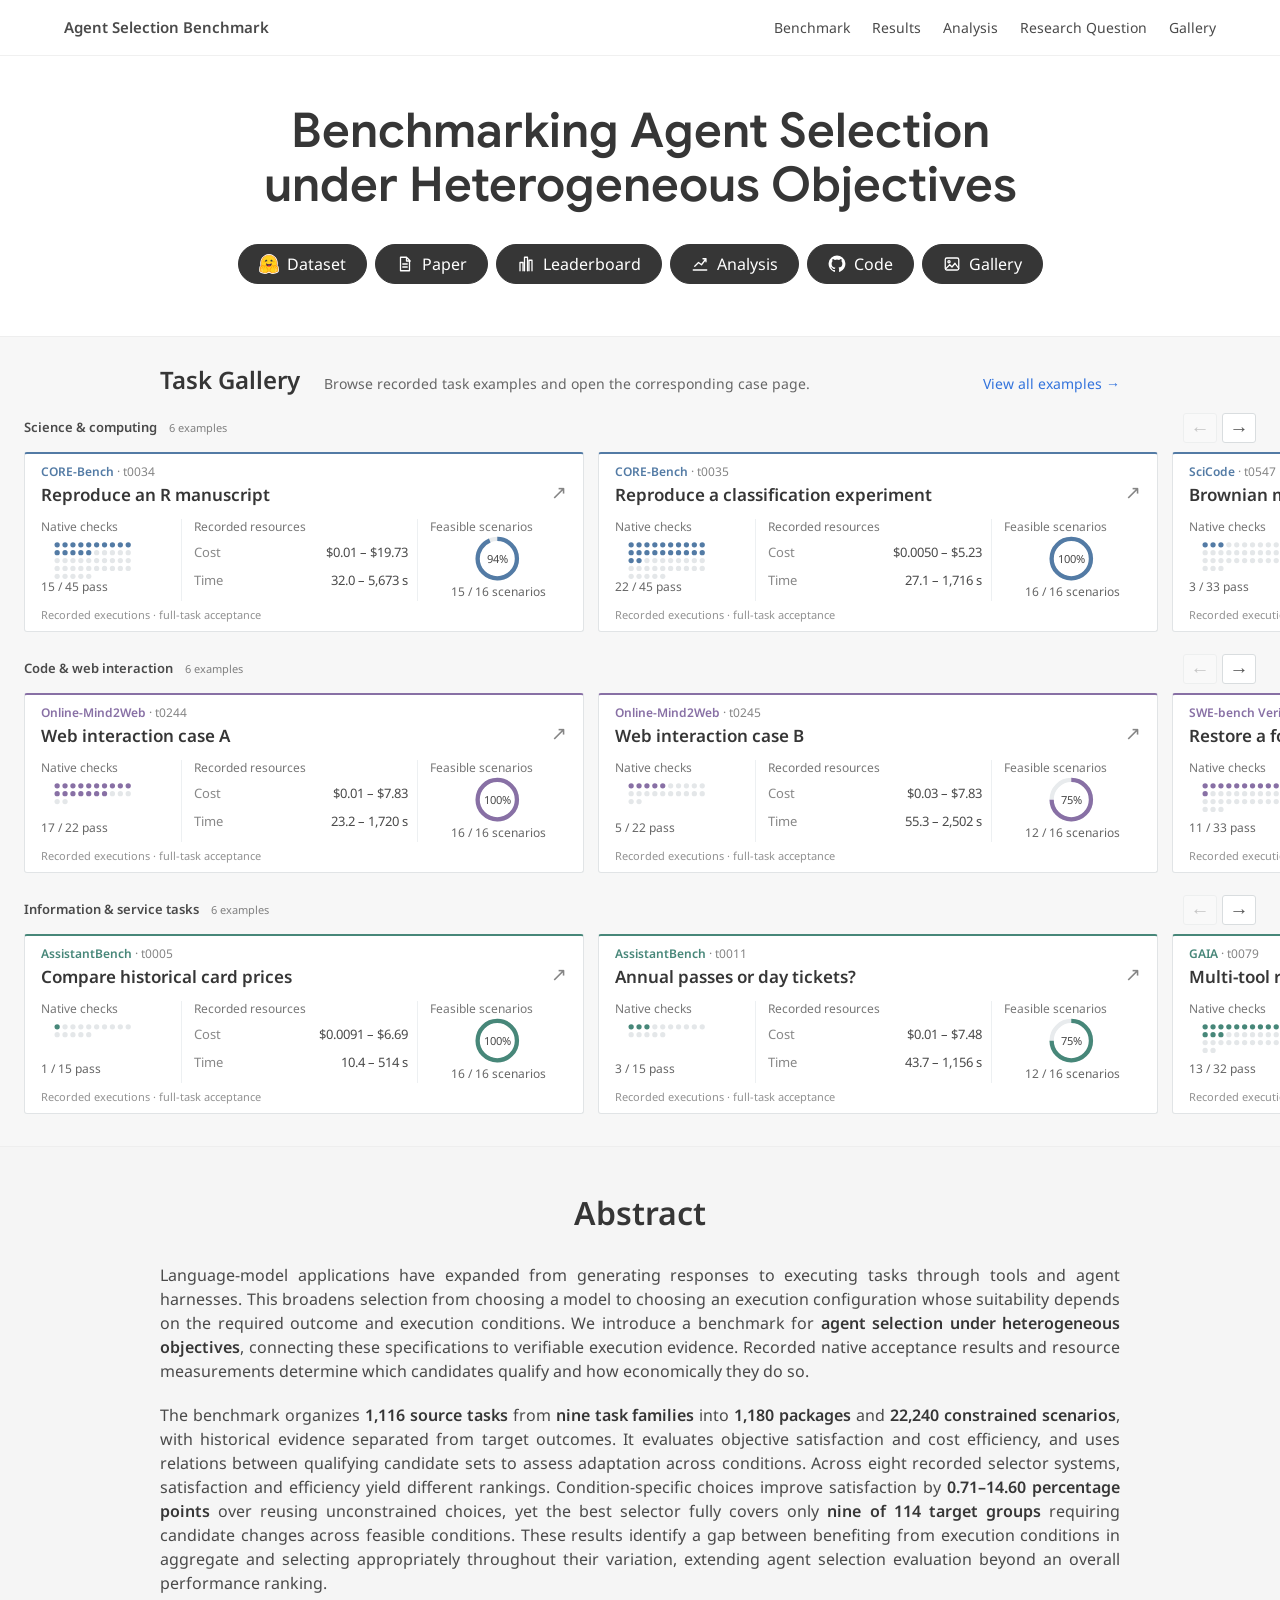
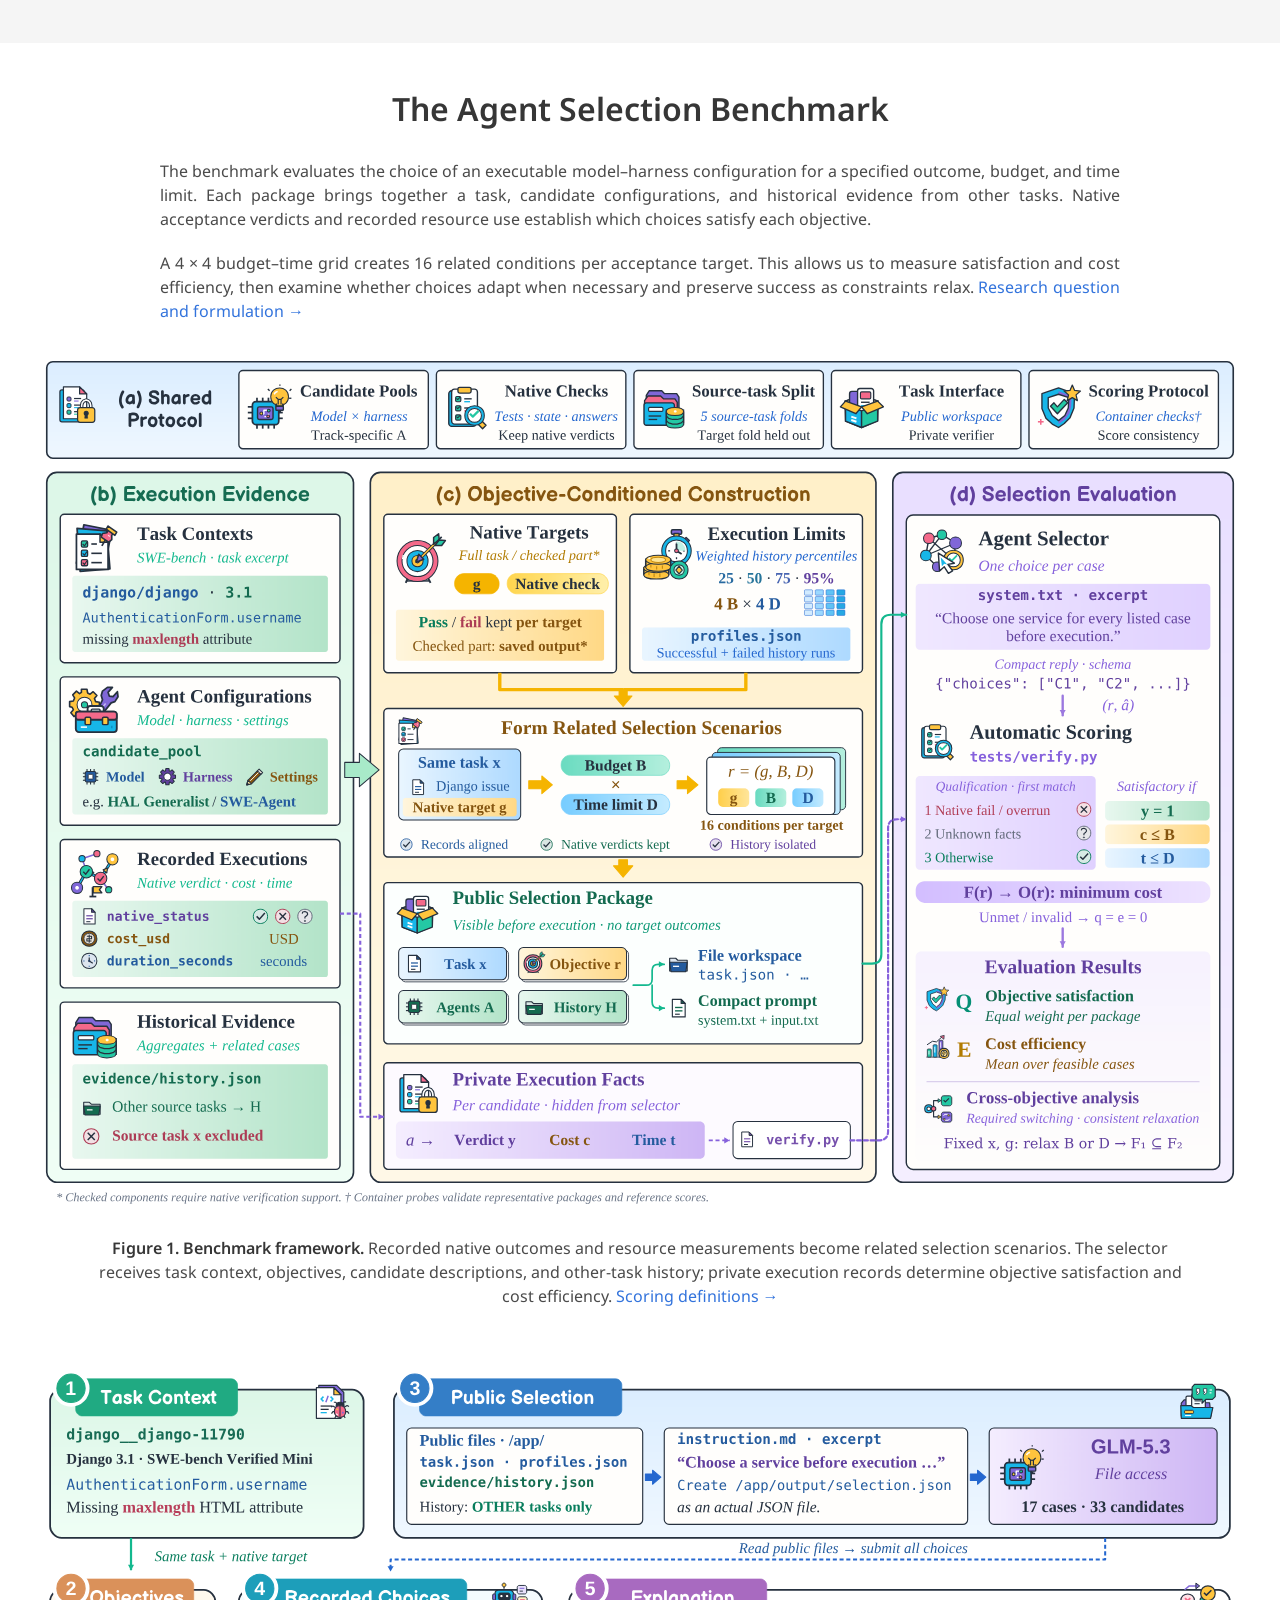
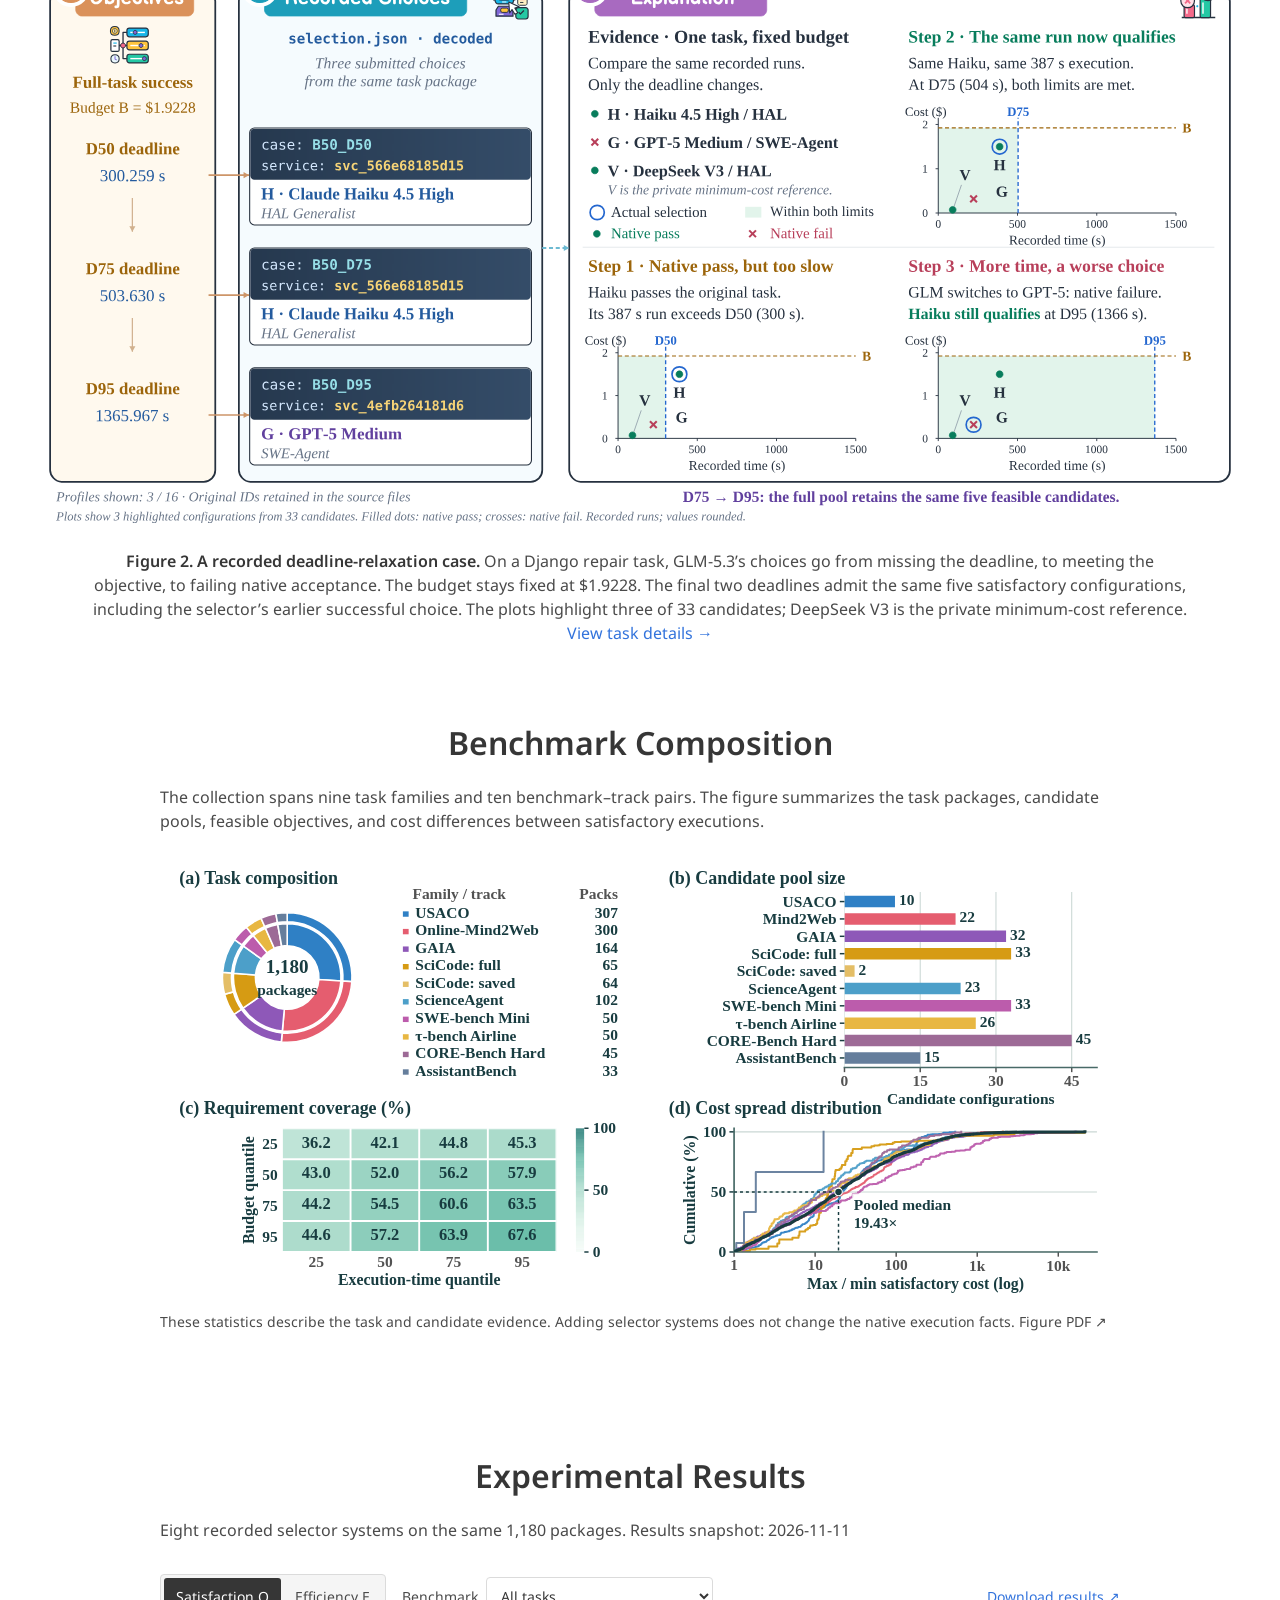
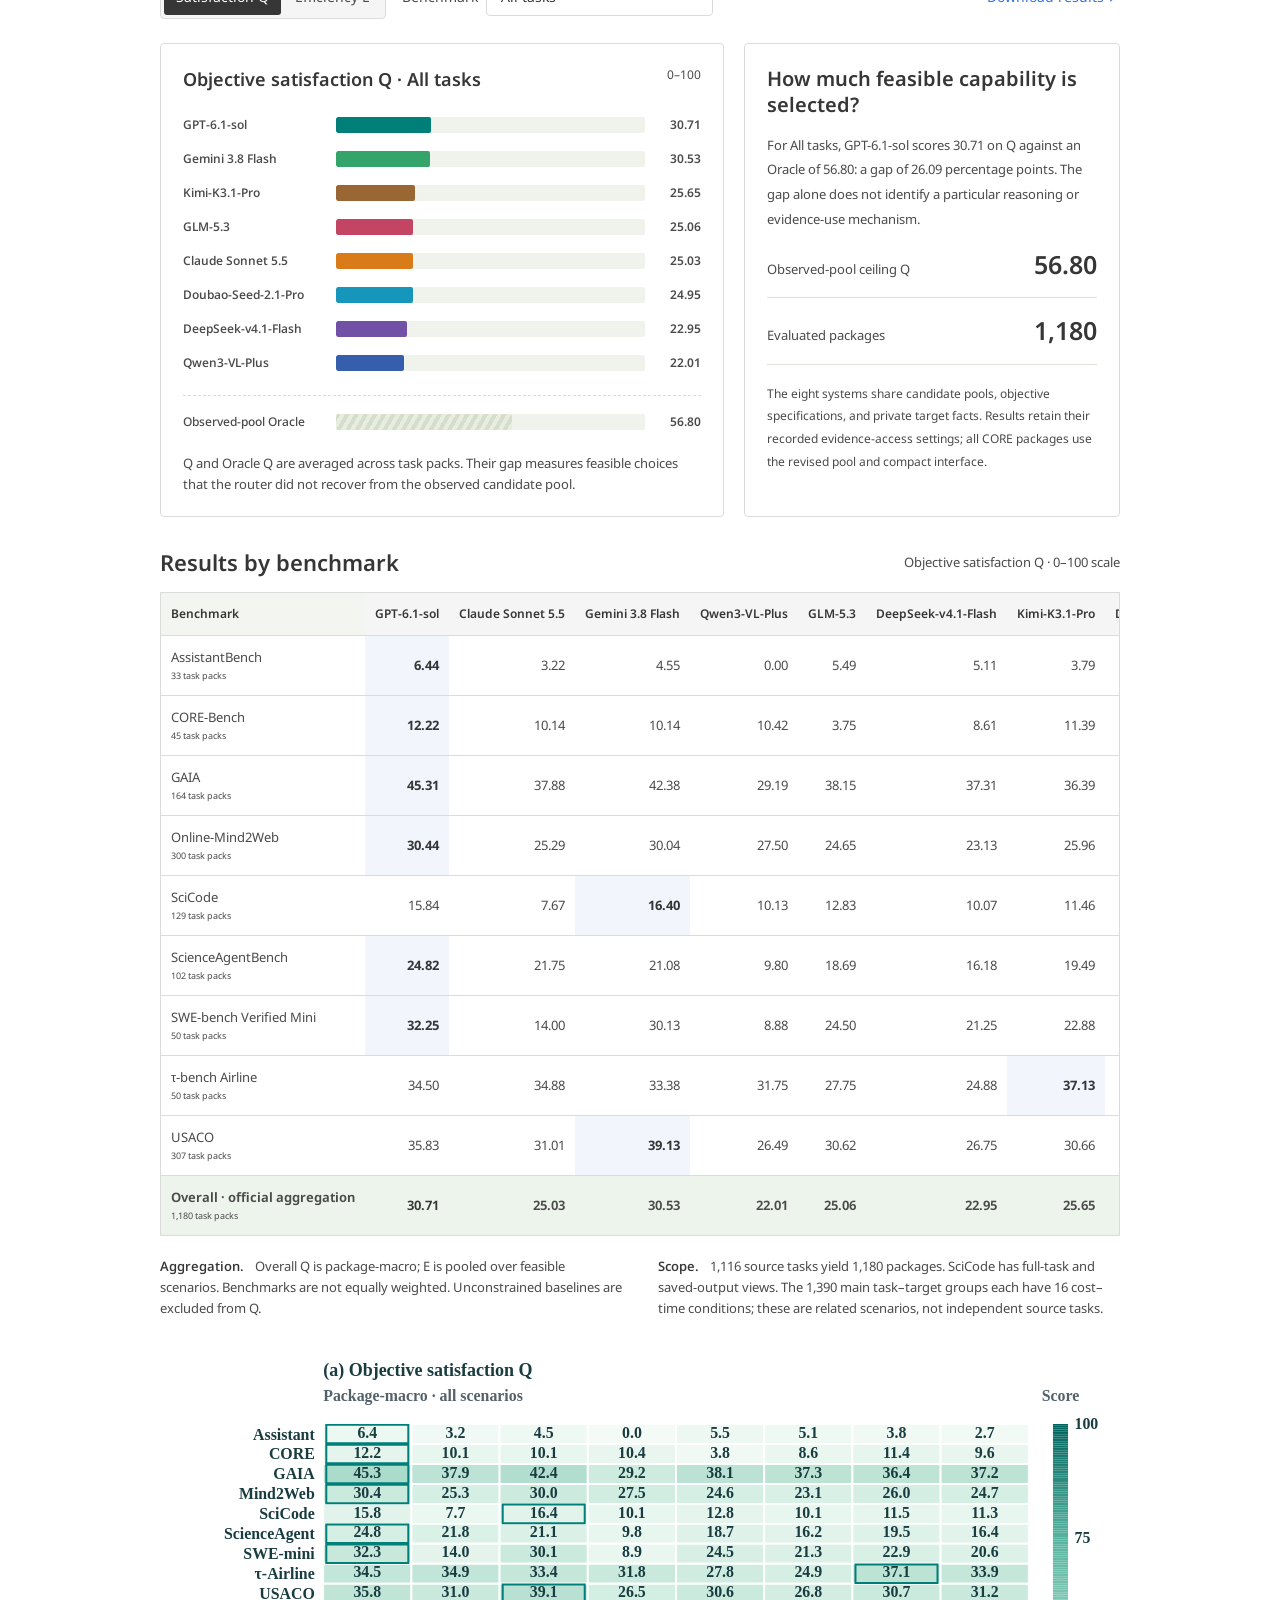
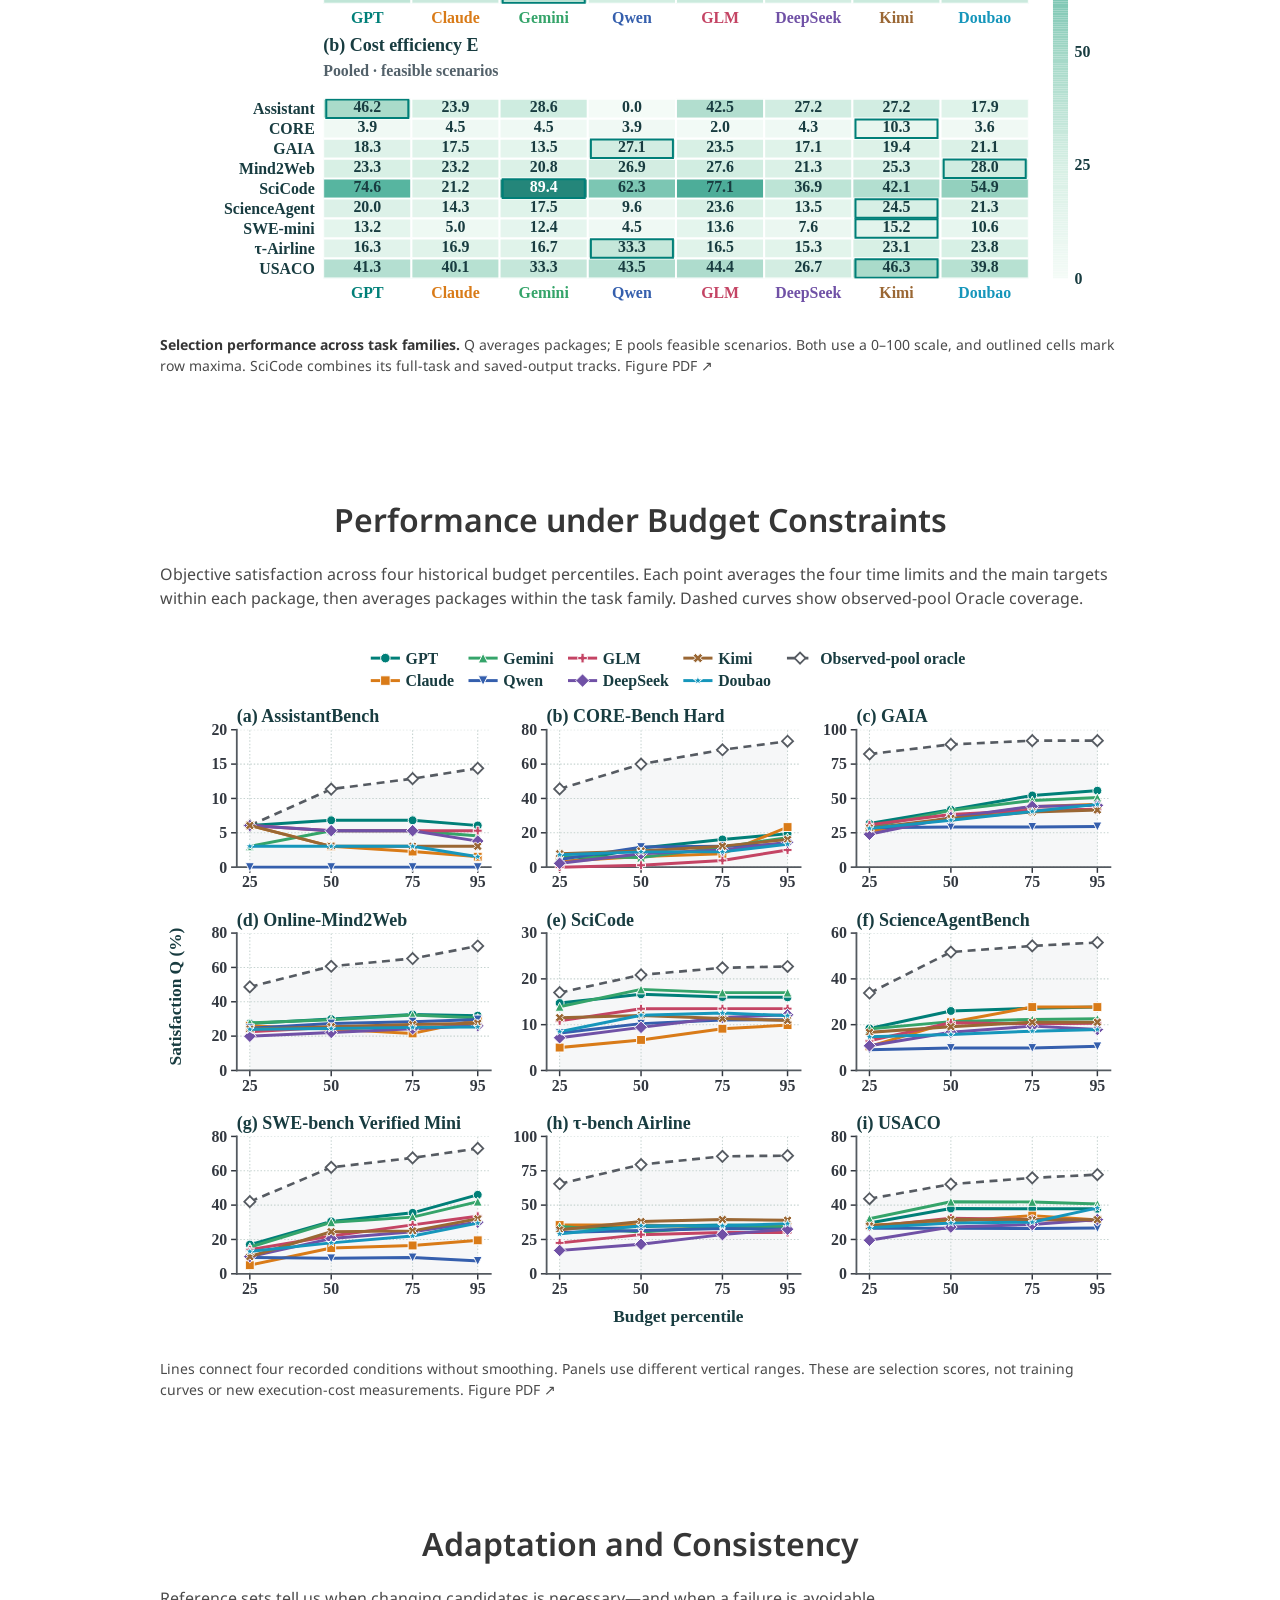
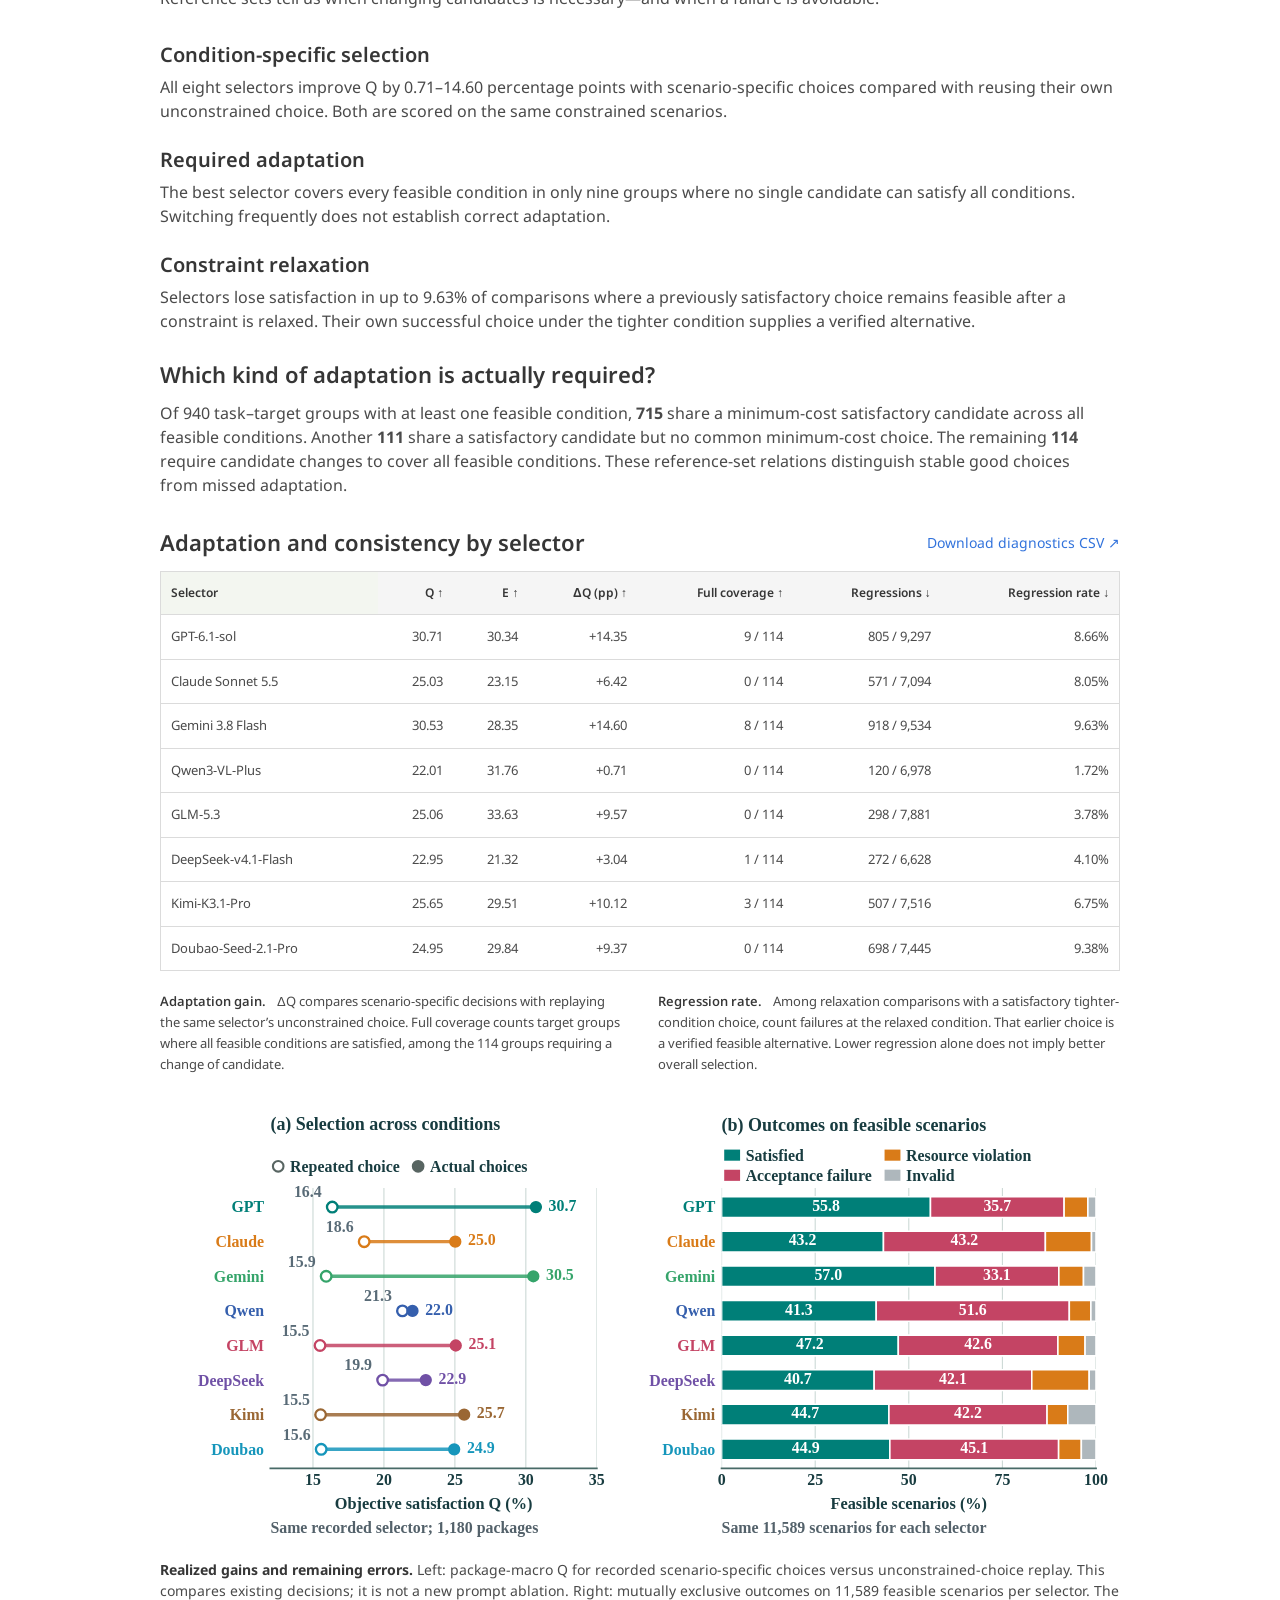
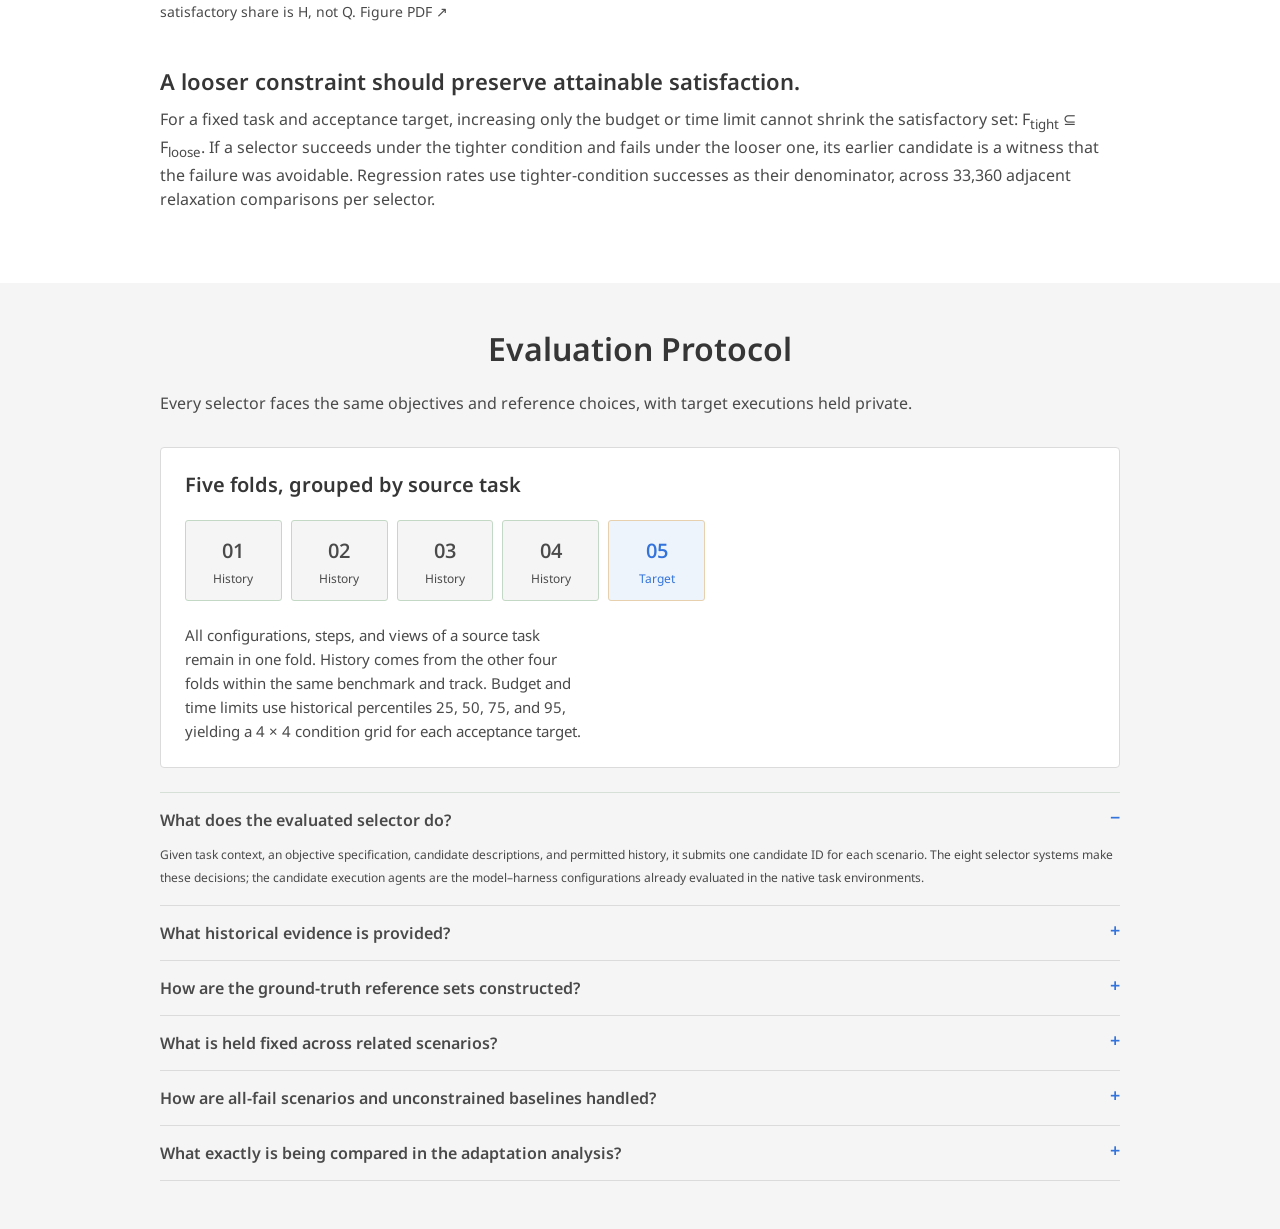
==== commit 8920faa2: "Present updated framework and recorded Django case study consecutively" ====
--- a/index.html
+++ b/index.html
@@ -47,10 +47,28 @@
       </div>
     </section>
     <section class="framework-section" id="framework" aria-labelledby="framework-title">
-      <div class="wrap"><div class="section-heading"><div><h2 id="framework-title">The Agent Selection Benchmark</h2></div><p class="section-intro">The benchmark evaluates the choice of an executable model–harness configuration for a specified outcome, budget, and time limit.</p></div>
-        <div class="benchmark-description prose"><p><strong>Task collection.</strong> The collection covers scientific computing, software repair, tool interaction, and information seeking across nine task families. Native environments provide acceptance verdicts and recorded resource use.</p><p><strong>Selection instances.</strong> Each package contains the task context, candidate configurations, permitted historical evidence, and explicit objectives. A 4 × 4 budget–time grid defines 16 related conditions per acceptance target.</p><p><strong>Evaluation.</strong> Recorded outcomes identify satisfactory and minimum-cost choices. Scores measure satisfaction and efficiency; relations between conditions reveal when switching is necessary and when a selector loses an attainable success.</p><p class="section-links"><a href="research.html">Research question and formulation →</a><a href="gallery.html">Browse the task gallery →</a></p></div><figure class="framework-figure"><button class="image-zoom" data-image="assets/framework.svg" aria-label="Enlarge the benchmark framework"><img src="assets/framework.svg" alt="Four benchmark modules: objective formulation; existing native executions; source-task-separated construction of public packages and private satisfactory and minimum-cost sets; selection and evaluation of satisfaction, efficiency, adaptation, and consistency." width="1200" height="650" loading="lazy"><span>Enlarge <span aria-hidden="true">↗</span></span></button><figcaption>One context, multiple objective specifications. The selector submits a candidate identifier; native outcome, cost, and duration records determine its score. <a href="research.html#scoring">Scoring definitions and aggregation →</a></figcaption></figure>
-        <div class="module-tabs" role="tablist" aria-label="Framework modules"><button role="tab" id="module-tab-a" aria-controls="module-panel" aria-selected="true" data-module="0"><b>A</b> Formulation</button><button role="tab" id="module-tab-b" aria-controls="module-panel" aria-selected="false" tabindex="-1" data-module="1"><b>B</b> Native executions</button><button role="tab" id="module-tab-c" aria-controls="module-panel" aria-selected="false" tabindex="-1" data-module="2"><b>C</b> Construction</button><button role="tab" id="module-tab-d" aria-controls="module-panel" aria-selected="false" tabindex="-1" data-module="3"><b>D</b> Evaluation</button></div>
-        <div id="module-panel" class="module-panel" role="tabpanel" aria-labelledby="module-tab-a"></div>
+      <div class="wrap">
+        <div class="section-heading"><h2 id="framework-title">The Agent Selection Benchmark</h2></div>
+        <div class="benchmark-description prose">
+          <p>The benchmark evaluates the choice of an executable model–harness configuration for a specified outcome, budget, and time limit. Each package brings together a task, candidate configurations, and historical evidence from other tasks. Native acceptance verdicts and recorded resource use establish which choices satisfy each objective.</p>
+          <p>A 4 × 4 budget–time grid creates 16 related conditions per acceptance target. This allows us to measure satisfaction and cost efficiency, then examine whether choices adapt when necessary and preserve success as constraints relax. <a href="research.html">Research question and formulation →</a></p>
+        </div>
+      </div>
+      <div class="figure-sequence">
+        <figure class="framework-figure overview-figure" aria-labelledby="framework-caption">
+          <button class="image-zoom" data-image="assets/framework.svg" data-pdf="assets/framework.pdf" data-title="Benchmark framework" aria-label="Enlarge the benchmark framework">
+            <img src="assets/framework.svg" alt="Benchmark workflow from recorded native executions to objective-conditioned task packages, public selector inputs, private reference sets, and evaluation of satisfaction, efficiency, and cross-objective consistency." width="2400" height="1725" loading="lazy">
+            <span>Enlarge ↗</span>
+          </button>
+          <figcaption id="framework-caption"><strong>Figure 1. Benchmark framework.</strong> Recorded native outcomes and resource measurements become related selection scenarios. The selector receives task context, objectives, candidate descriptions, and other-task history; private execution records determine objective satisfaction and cost efficiency. <a href="research.html#scoring">Scoring definitions →</a></figcaption>
+        </figure>
+        <figure class="framework-figure overview-figure" id="case-study" aria-labelledby="case-study-caption">
+          <button class="image-zoom" data-image="assets/case_study.svg" data-pdf="assets/case_study.pdf" data-title="Django deadline-relaxation case study" aria-label="Enlarge the Django case study">
+            <img src="assets/case_study.svg" alt="Actual GLM-5.3 choices for a Django repair task under three deadlines and a fixed budget. Haiku passes native acceptance but misses the first deadline, meets the second, and is replaced at the third by a GPT-5 configuration that fails native acceptance. The earlier successful choice remains feasible." width="2400" height="1535" loading="lazy">
+            <span>Enlarge ↗</span>
+          </button>
+          <figcaption id="case-study-caption"><strong>Figure 2. A recorded deadline-relaxation case.</strong> On a Django repair task, GLM-5.3’s choices go from missing the deadline, to meeting the objective, to failing native acceptance. The budget stays fixed at $1.9228. The final two deadlines admit the same five satisfactory configurations, including the selector’s earlier successful choice. The plots highlight three of 33 candidates; DeepSeek V3 is the private minimum-cost reference. <a href="case.html?id=t0711">View task details →</a></figcaption>
+        </figure>
       </div>
     </section>
     <section class="paper-section wrap" id="coverage" aria-labelledby="coverage-title"><div class="section-heading"><h2 id="coverage-title">Benchmark Composition</h2><p class="section-intro">The collection spans nine task families and ten benchmark–track pairs. The figure summarizes the task packages, candidate pools, feasible objectives, and cost differences between satisfactory executions.</p></div><figure class="framework-figure paper-figure"><a class="figure-image" href="assets/benchmark_landscape.svg" target="_blank" rel="noopener" aria-label="Open the benchmark structure figure"><img src="assets/benchmark_landscape.svg" width="1200" height="540" loading="lazy" alt="Benchmark structure showing package distribution, candidate counts, feasibility across budget and time conditions, and cost differences between satisfactory candidates."></a><figcaption>These statistics describe the task and candidate evidence. Adding selector systems does not change the native execution facts. <a href="assets/benchmark_landscape.pdf" target="_blank" rel="noopener">Figure PDF ↗</a></figcaption></figure></section>
@@ -70,10 +88,9 @@
 
       <div class="analysis-copy"><h3>A looser constraint should preserve attainable satisfaction.</h3><p>For a fixed task and acceptance target, increasing only the budget or time limit cannot shrink the satisfactory set: F<sub>tight</sub> ⊆ F<sub>loose</sub>. If a selector succeeds under the tighter condition and fails under the looser one, its earlier candidate is a witness that the failure was avoidable. Regression rates use tighter-condition successes as their denominator, across 33,360 adjacent relaxation comparisons per selector.</p></div>
     </section>
-    <section class="paper-section wrap" id="case-study" aria-labelledby="case-study-title"><div class="section-heading"><h2 id="case-study-title">Case Study: SciCode 66</h2><p class="section-intro">Four recorded choices from the same Qwen submission show how acceptance targets and resource limits affect selection. A satisfactory choice can be expensive; changing candidates after a budget relaxation can also lose a previously attainable success.</p></div><figure class="framework-figure paper-figure"><a class="figure-image" href="assets/scicode_case.svg" target="_blank" rel="noopener" aria-label="Open the SciCode 66 recorded-choice figure"><img src="assets/scicode_case.svg" width="1200" height="600" loading="lazy" alt="Four SciCode 66 scenarios show actual Qwen choices: two tools selections with different efficiency, followed by a successful zero selection and an unsuccessful tools selection after budget relaxation."></a><figcaption>Native acceptance, constraint satisfaction, and economic value are distinct. Costs accumulate through saved outputs; scoring uses exact records. <a href="assets/scicode_case.pdf" target="_blank" rel="noopener">Figure PDF ↗</a></figcaption></figure><p class="section-links"><a href="case.html?id=t1167">Open the complete scoring walkthrough →</a></p></section>
     <section class="protocol-section" id="protocol" aria-labelledby="protocol-title"><div class="wrap"><div class="section-heading"><div><h2 id="protocol-title">Evaluation Protocol</h2></div><p class="section-intro">Every selector faces the same objectives and reference choices, with target executions held private.</p></div><div class="protocol-grid"><div class="fold-card"><h3>Five folds, grouped by source task</h3><div class="folds" aria-label="Four historical folds and one target fold"><span>01<small>History</small></span><span>02<small>History</small></span><span>03<small>History</small></span><span>04<small>History</small></span><span>05<small>Target</small></span></div><p>All configurations, steps, and views of a source task remain in one fold. History comes from the other four folds within the same benchmark and track. Budget and time limits use historical percentiles 25, 50, 75, and 95, yielding a 4 × 4 condition grid for each acceptance target.</p></div><div class="protocol-details"><details open><summary>What does the evaluated selector do?</summary><p>Given task context, an objective specification, candidate descriptions, and permitted history, it submits one candidate ID for each scenario. The eight selector systems make these decisions; the candidate execution agents are the model–harness configurations already evaluated in the native task environments.</p></details><details><summary>What historical evidence is provided?</summary><p>The recorded suite uses file-access and compact direct-input interfaces. Compact inputs contain candidate outcome and resource summaries, plus up to two related cases retrieved with BM25 from public task text. Current-task outcomes and resources are excluded from selector-visible history.</p></details><details><summary>How are the ground-truth reference sets constructed?</summary><p>For objective r = (g, B, D), the satisfactory set F contains candidates that pass native target g with cost ≤ B and duration ≤ D. Its minimum-cost subset O admits ties. These sets come from recorded execution facts, not a new LLM judge, and are shared across all selectors.</p></details><details><summary>What is held fixed across related scenarios?</summary><p>A task–target group retains its context, native target, candidate identities, and execution facts while cost and time limits vary. SciCode also supports full-task and saved-output targets from shared source tasks. These relations make adaptation and constraint-relaxation consistency directly testable.</p></details><details><summary>How are all-fail scenarios and unconstrained baselines handled?</summary><p>Of 22,240 main scenarios per selector, 11,589 have at least one satisfactory candidate and 10,651 have none. All-fail scenarios remain in Q and its oracle with zero credit, and are excluded from E and H. The 1,454 unconstrained reference choices are retained separately and do not enter Q.</p></details><details><summary>What exactly is being compared in the adaptation analysis?</summary><p>Reference-set intersections determine whether one candidate can remain satisfactory or minimum-cost across conditions. The unconstrained replay comparison and relaxation checks reuse recorded submissions and existing execution facts. They are analyses of realized choices, not additional independent trials or controlled prompt interventions.</p></details></div></div></div></section>
   </main>
-  <dialog id="image-dialog" class="image-dialog" aria-label="Enlarged framework"><button class="dialog-close" aria-label="Close framework">×</button><div class="zoom-toolbar"><span>Scroll horizontally to inspect the figure</span><a href="assets/framework.pdf" target="_blank" rel="noopener">Open PDF ↗</a></div><div class="image-dialog-scroll"><img src="assets/framework.svg" alt="Enlarged benchmark framework"></div></dialog>
+  <dialog id="image-dialog" class="image-dialog" aria-label="Enlarged figure"><button class="dialog-close" aria-label="Close figure">×</button><div class="zoom-toolbar"><span id="zoom-title">Benchmark framework</span><a href="assets/framework.pdf" target="_blank" rel="noopener">Open PDF ↗</a></div><div class="image-dialog-scroll"><img src="assets/framework.svg" alt="Enlarged benchmark framework"></div></dialog>
   <div id="data-error" class="data-error" role="alert" hidden>Unable to load the data. Open this page through the project's HTTP server, or refresh to try again.</div>
 </body>
 </html>
--- a/academic.css
+++ b/academic.css
@@ -79,3 +79,23 @@
 @media(max-width:760px){.metric-cards article,.metric-cards article+article{padding-left:0!important;padding-top:0;min-height:0}.metric-cards article+article .metric-symbol{position:static}.metric-symbol{height:auto}}
 .paper-section{padding-top:32px;padding-bottom:32px}.paper-section .paper-figure{margin-top:24px}.paper-section .section-links{font-size:15px}.paper-section .section-links a{color:#3273dc}
 @media(max-width:760px){.paper-section{padding-top:28px;padding-bottom:28px}}
+
+/* Consecutive overview and case-study plates, with the same quiet typography. */
+.figure-sequence{width:calc(100% - 48px);max-width:1200px;margin:32px auto 0}
+.figure-sequence .overview-figure{margin:0;overflow:visible}
+.figure-sequence .overview-figure+.overview-figure{margin-top:56px}
+.figure-sequence .image-zoom{padding:0}
+.figure-sequence figcaption{max-width:1100px;margin:0 auto;padding:18px 0 0;font-size:16px;line-height:1.5;text-align:center}
+.figure-sequence figcaption a{color:#3273dc;white-space:nowrap}
+.figure-sequence figcaption strong{font-weight:600;color:#363636}
+.image-dialog{border-radius:4px}
+.zoom-toolbar{font-size:13px;gap:16px;align-items:center}
+.zoom-toolbar a{flex-shrink:0}
+@media(max-width:760px){
+  .figure-sequence{width:calc(100% - 32px);margin-top:24px}
+  .figure-sequence .overview-figure+.overview-figure{margin-top:36px}
+  .figure-sequence figcaption{font-size:14px;padding-top:14px;text-align:left}
+  .figure-sequence .image-zoom{padding-bottom:28px}
+  .figure-sequence .image-zoom>span{bottom:2px;right:0;font-size:11px}
+  .zoom-toolbar{font-size:12px;align-items:flex-start}
+}
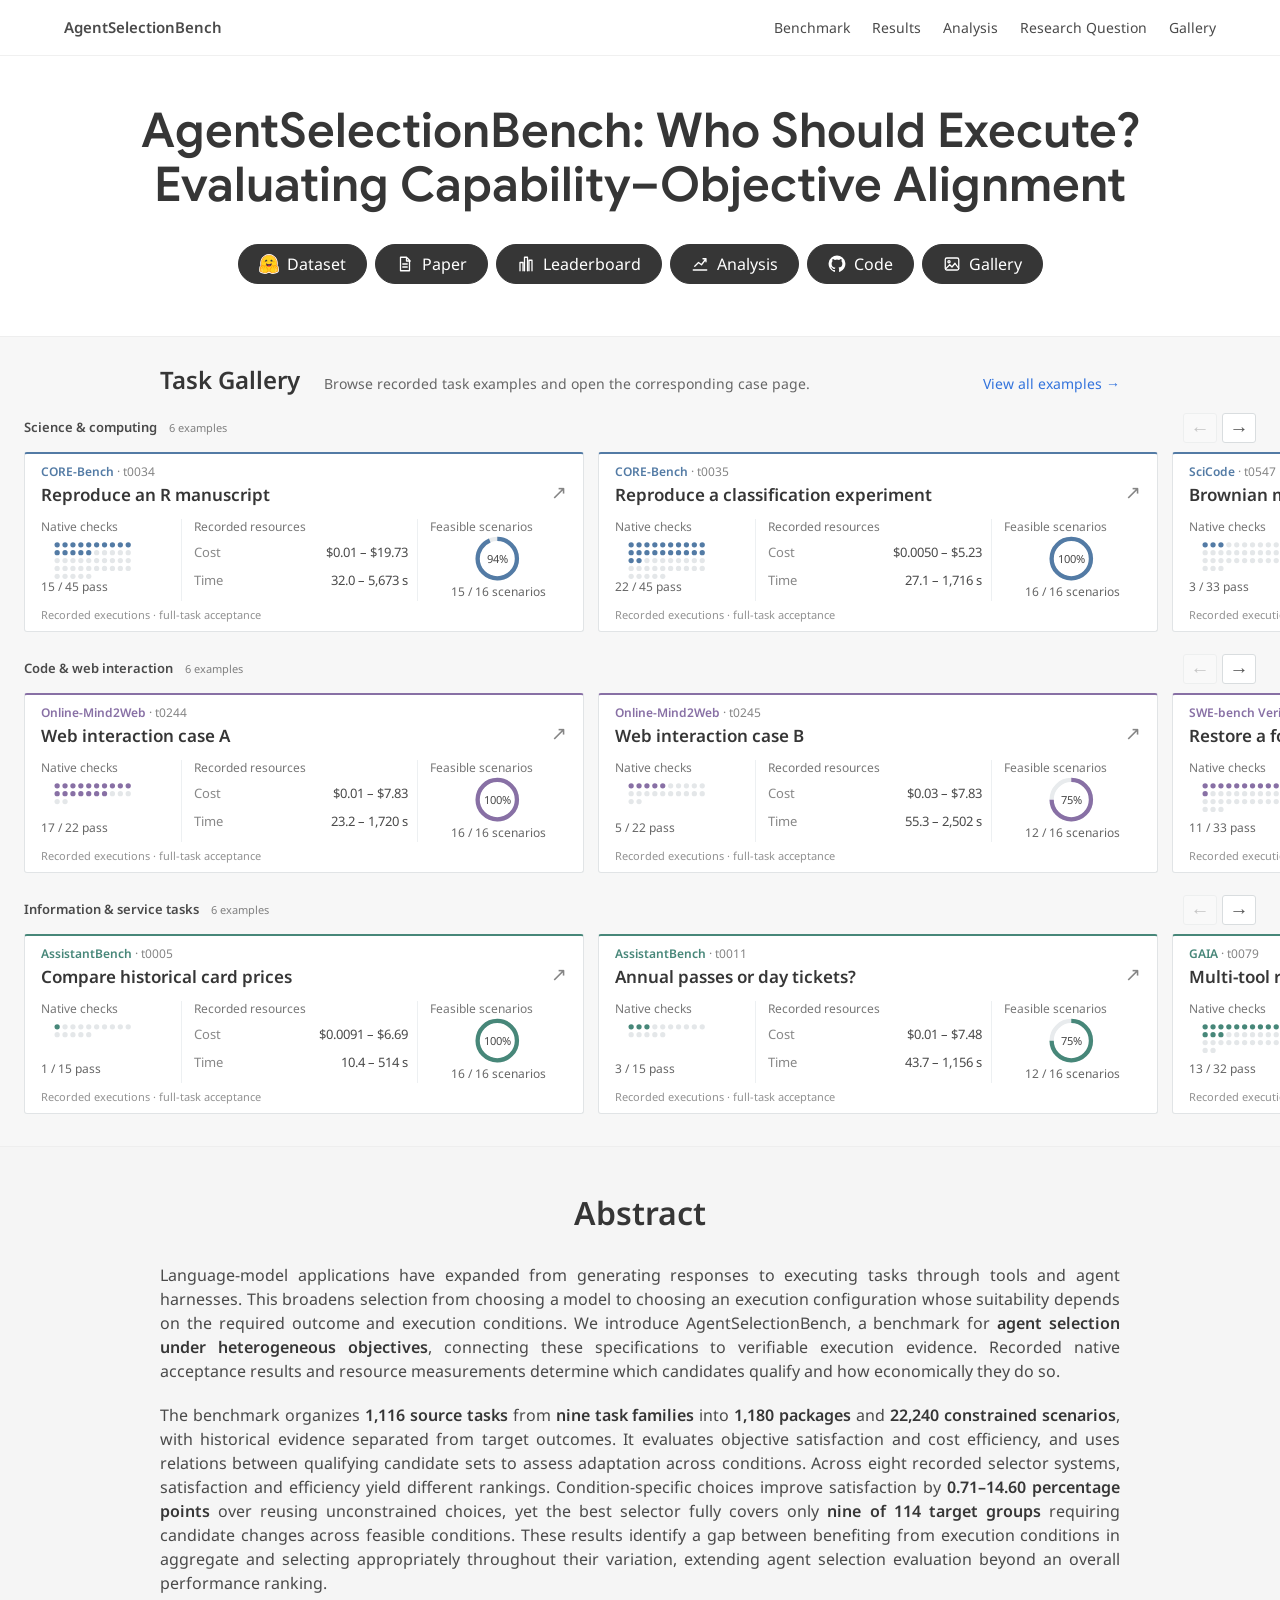
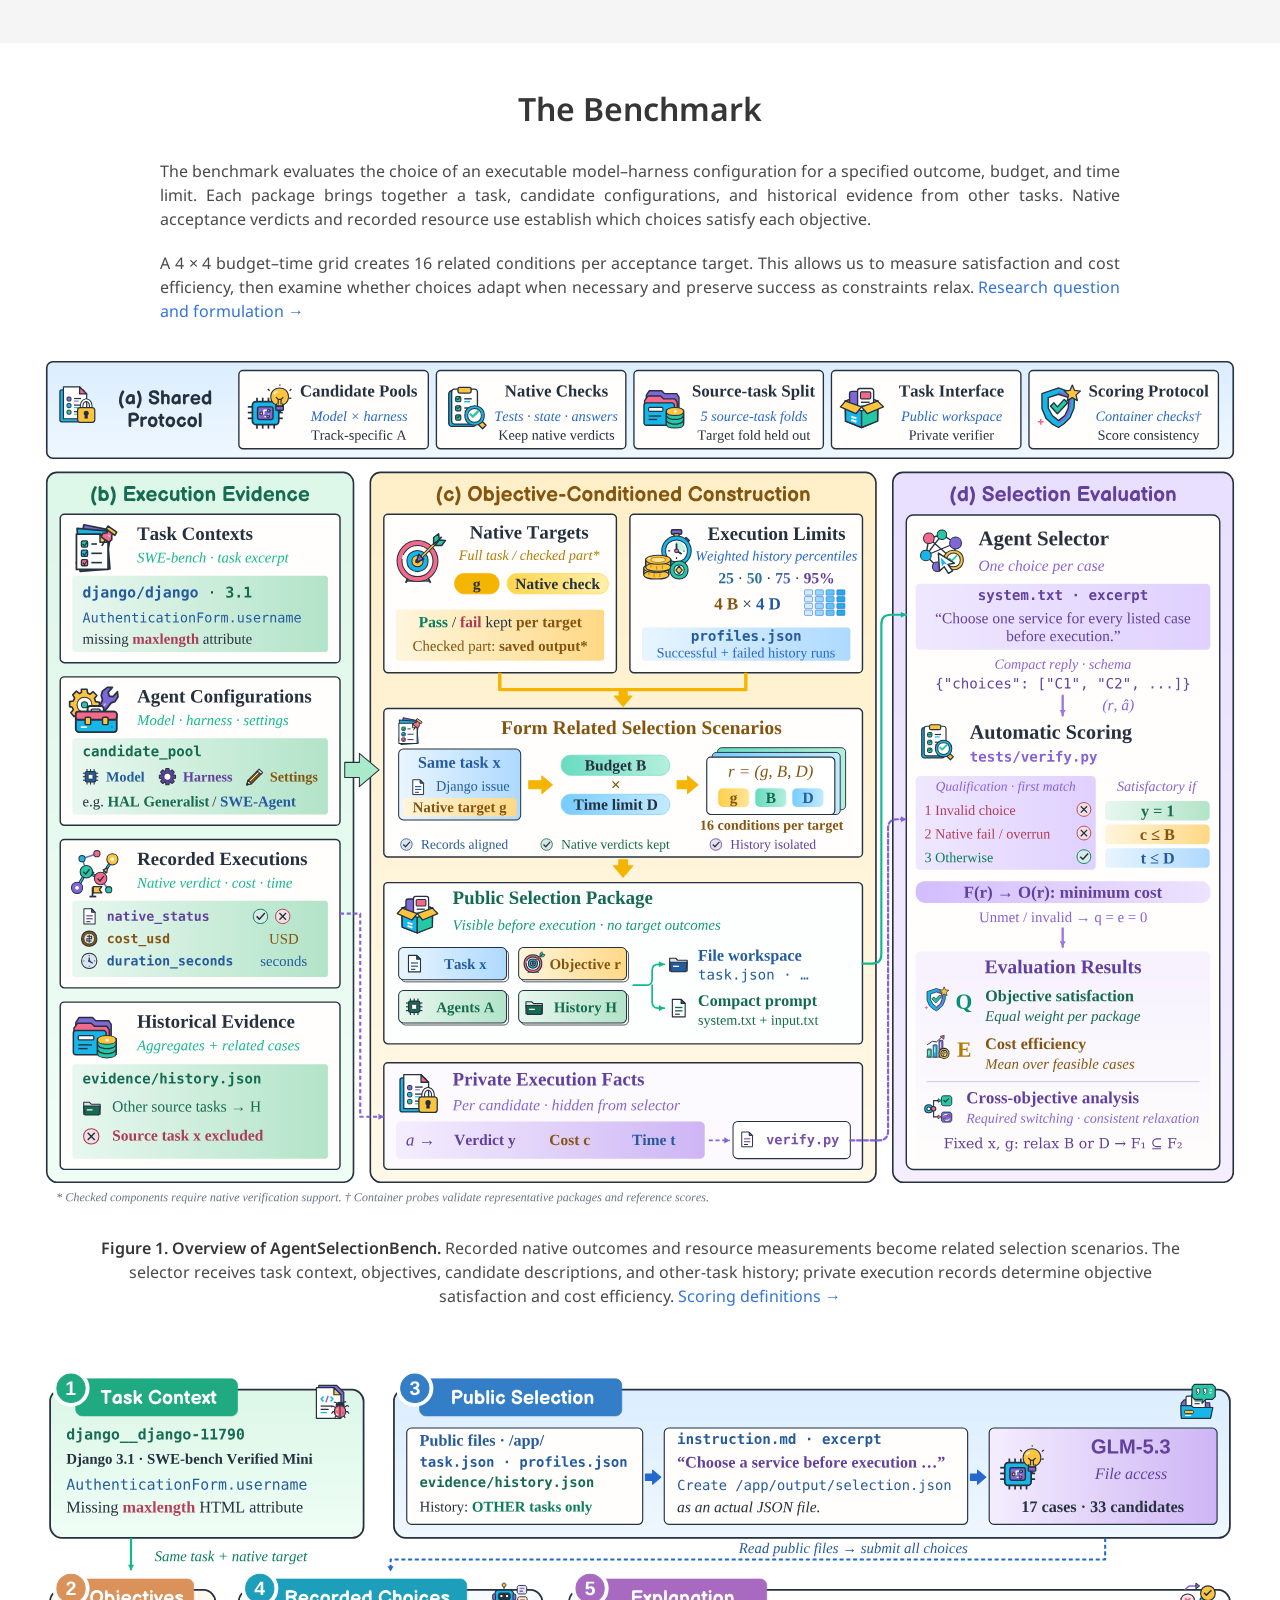
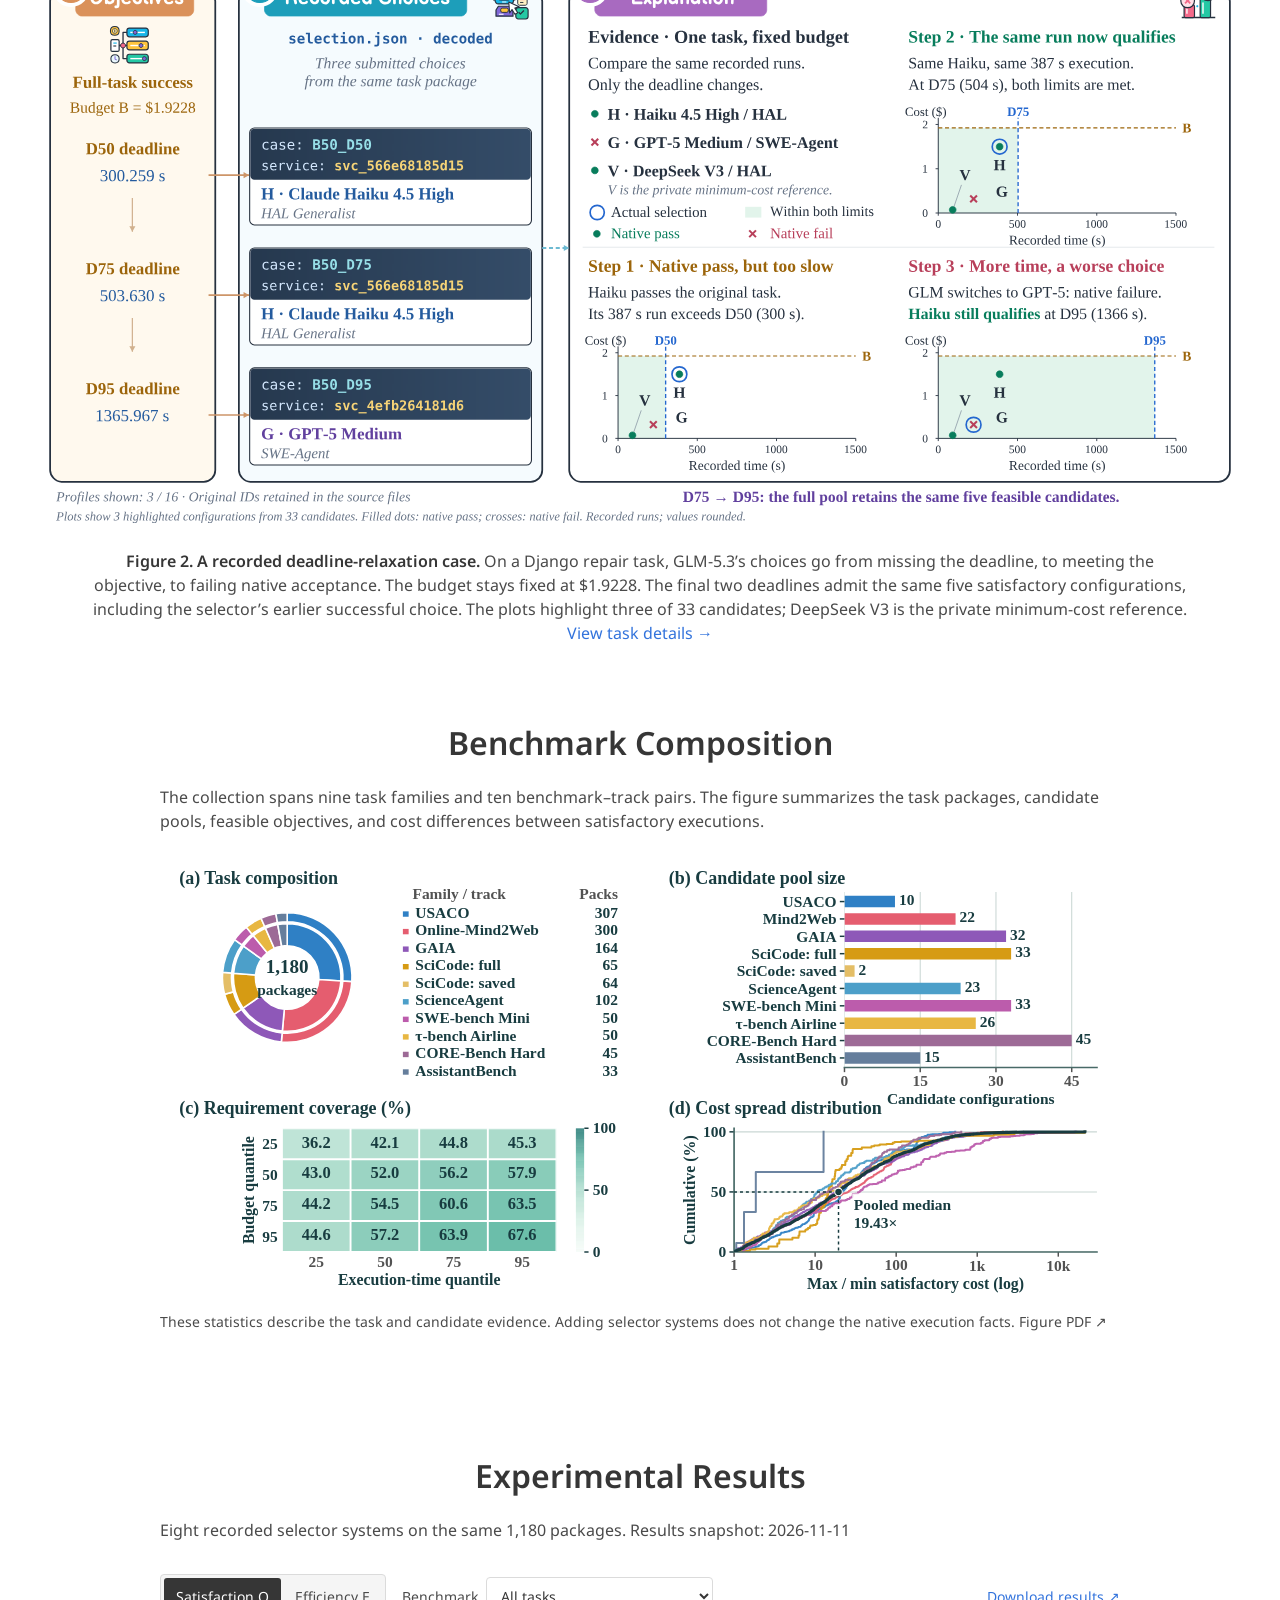
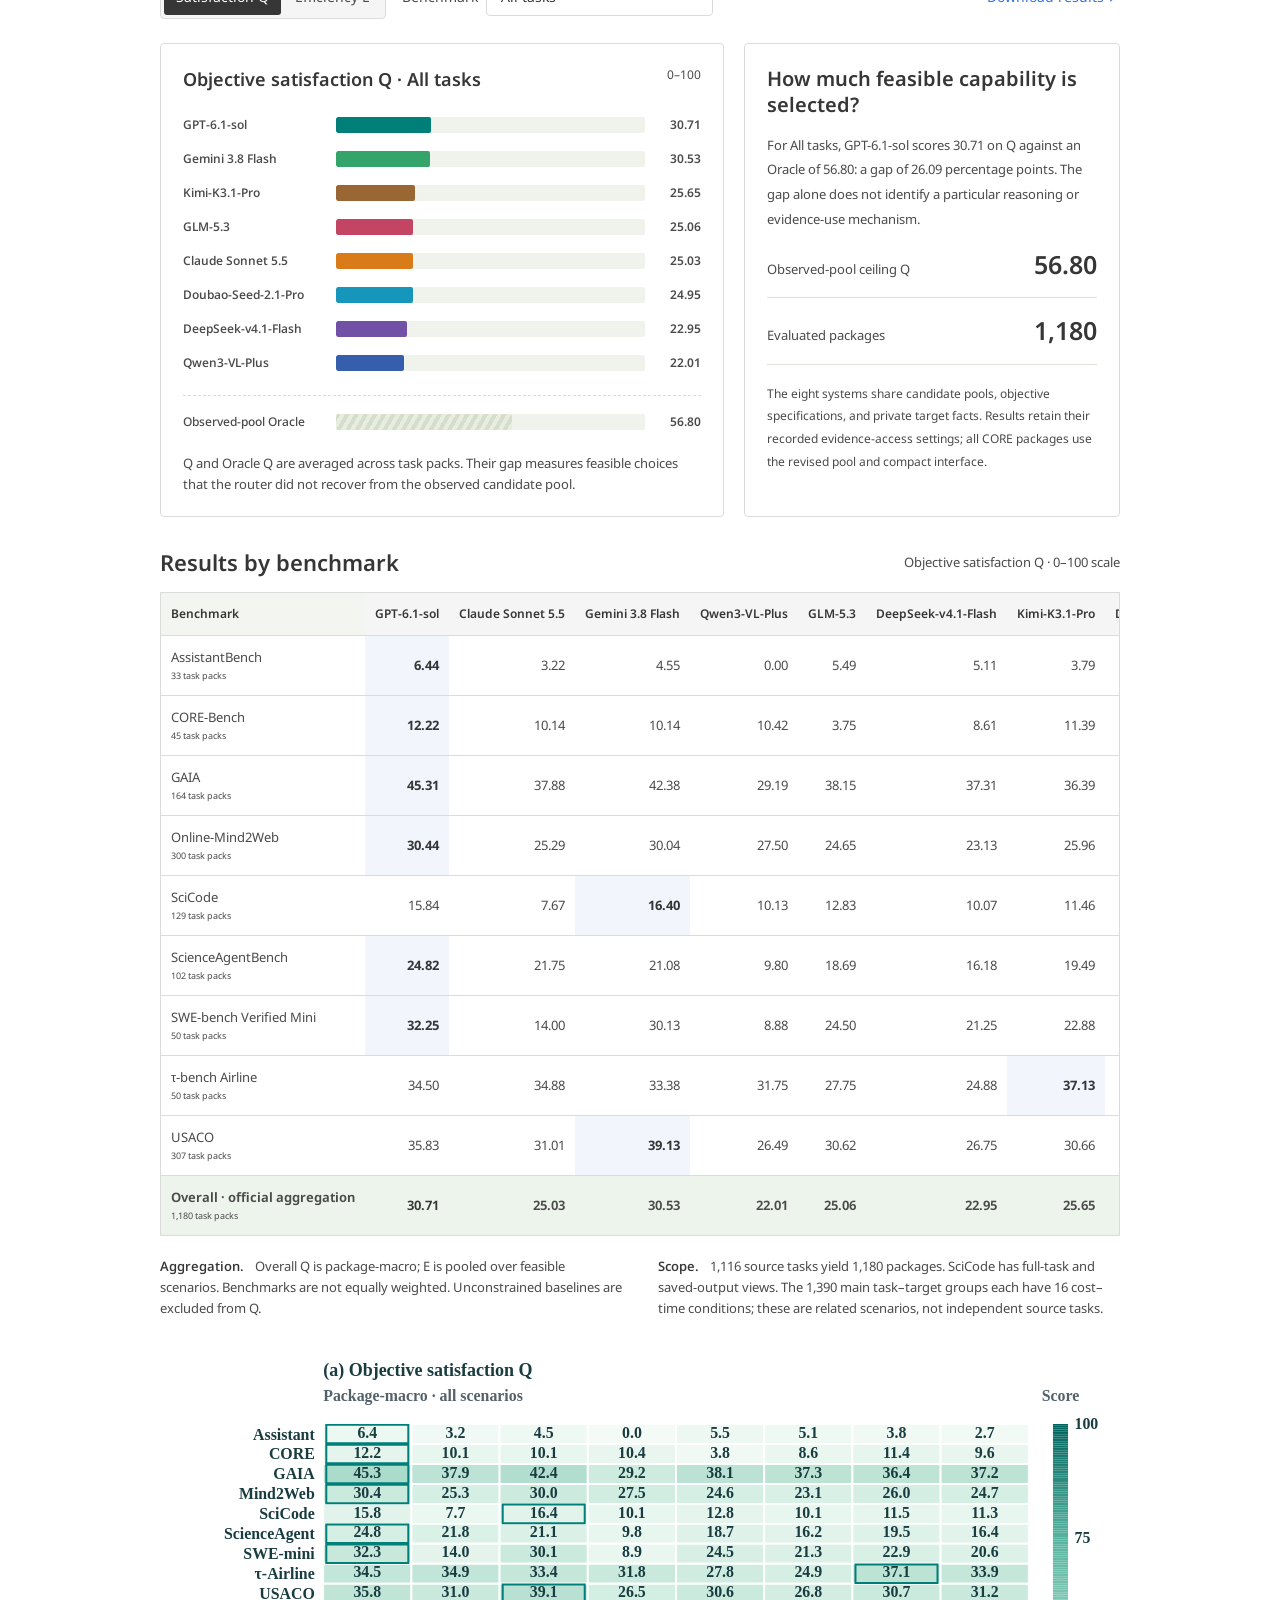
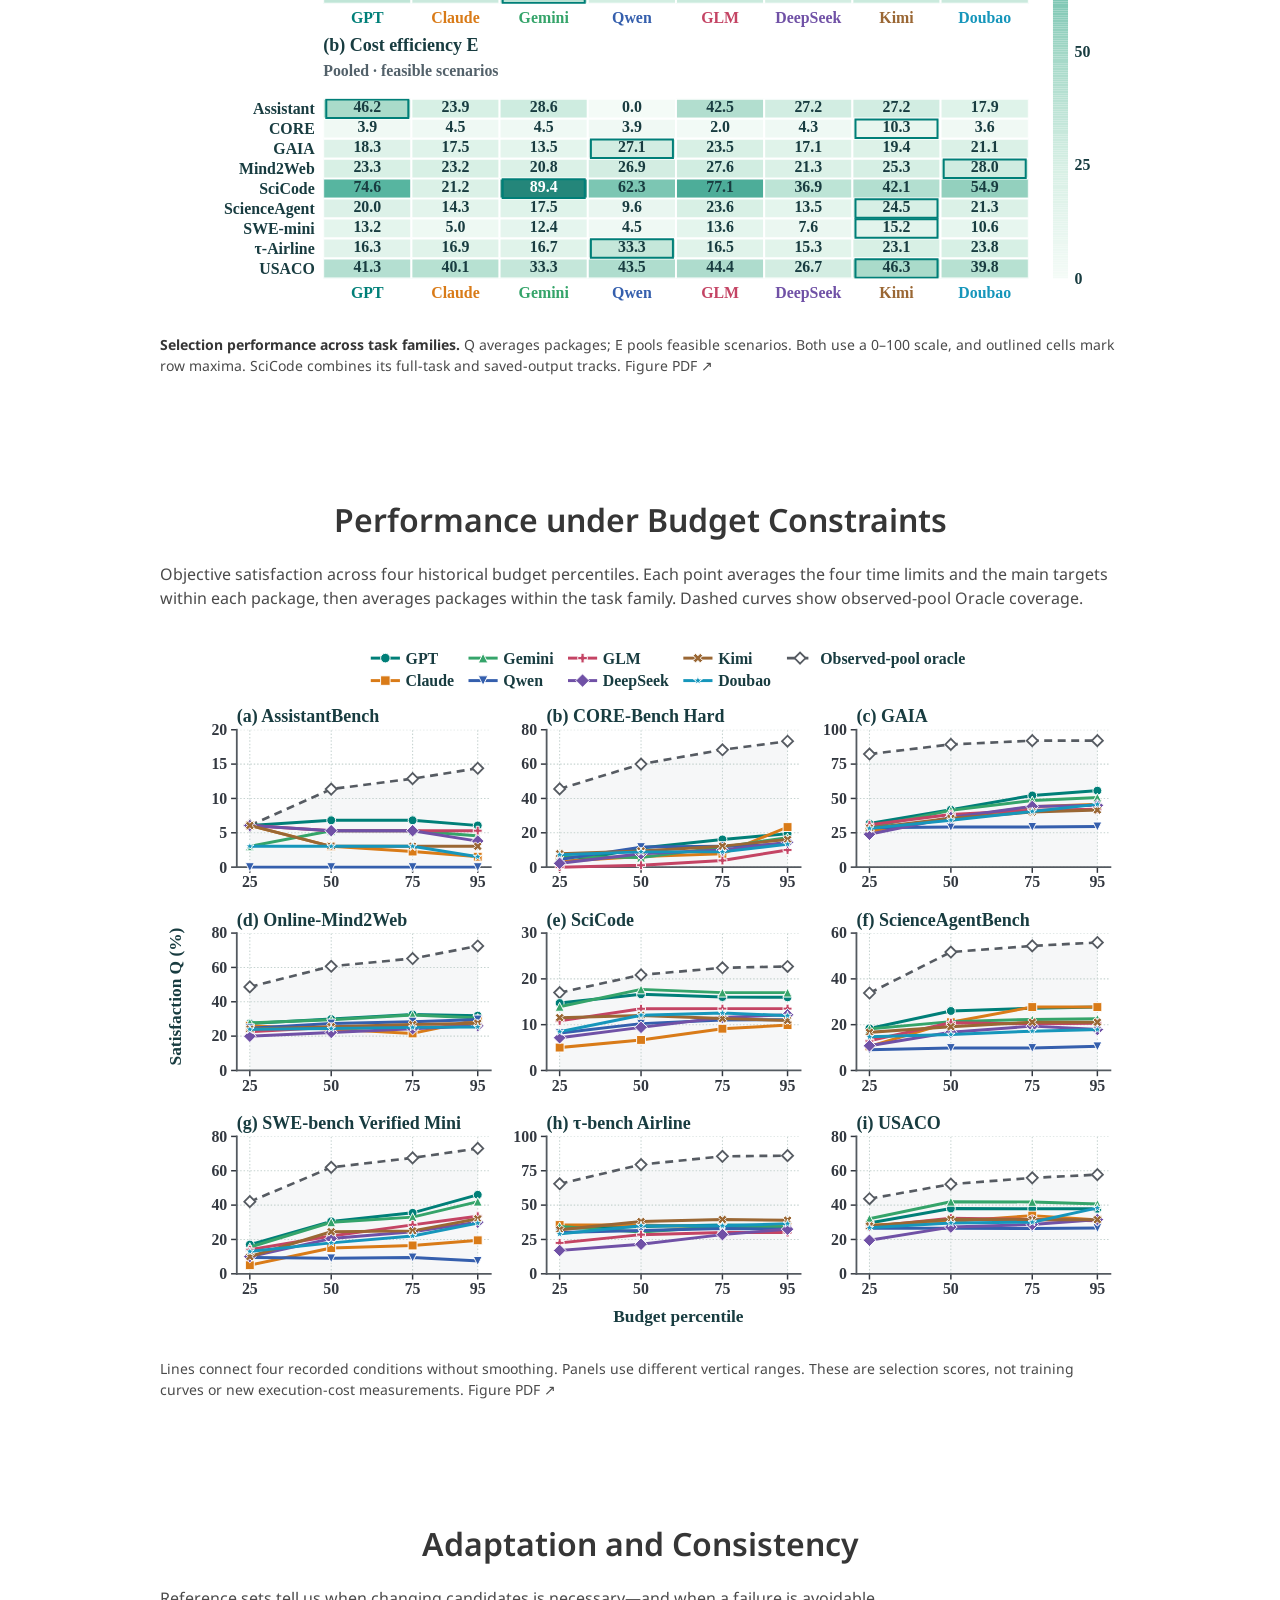
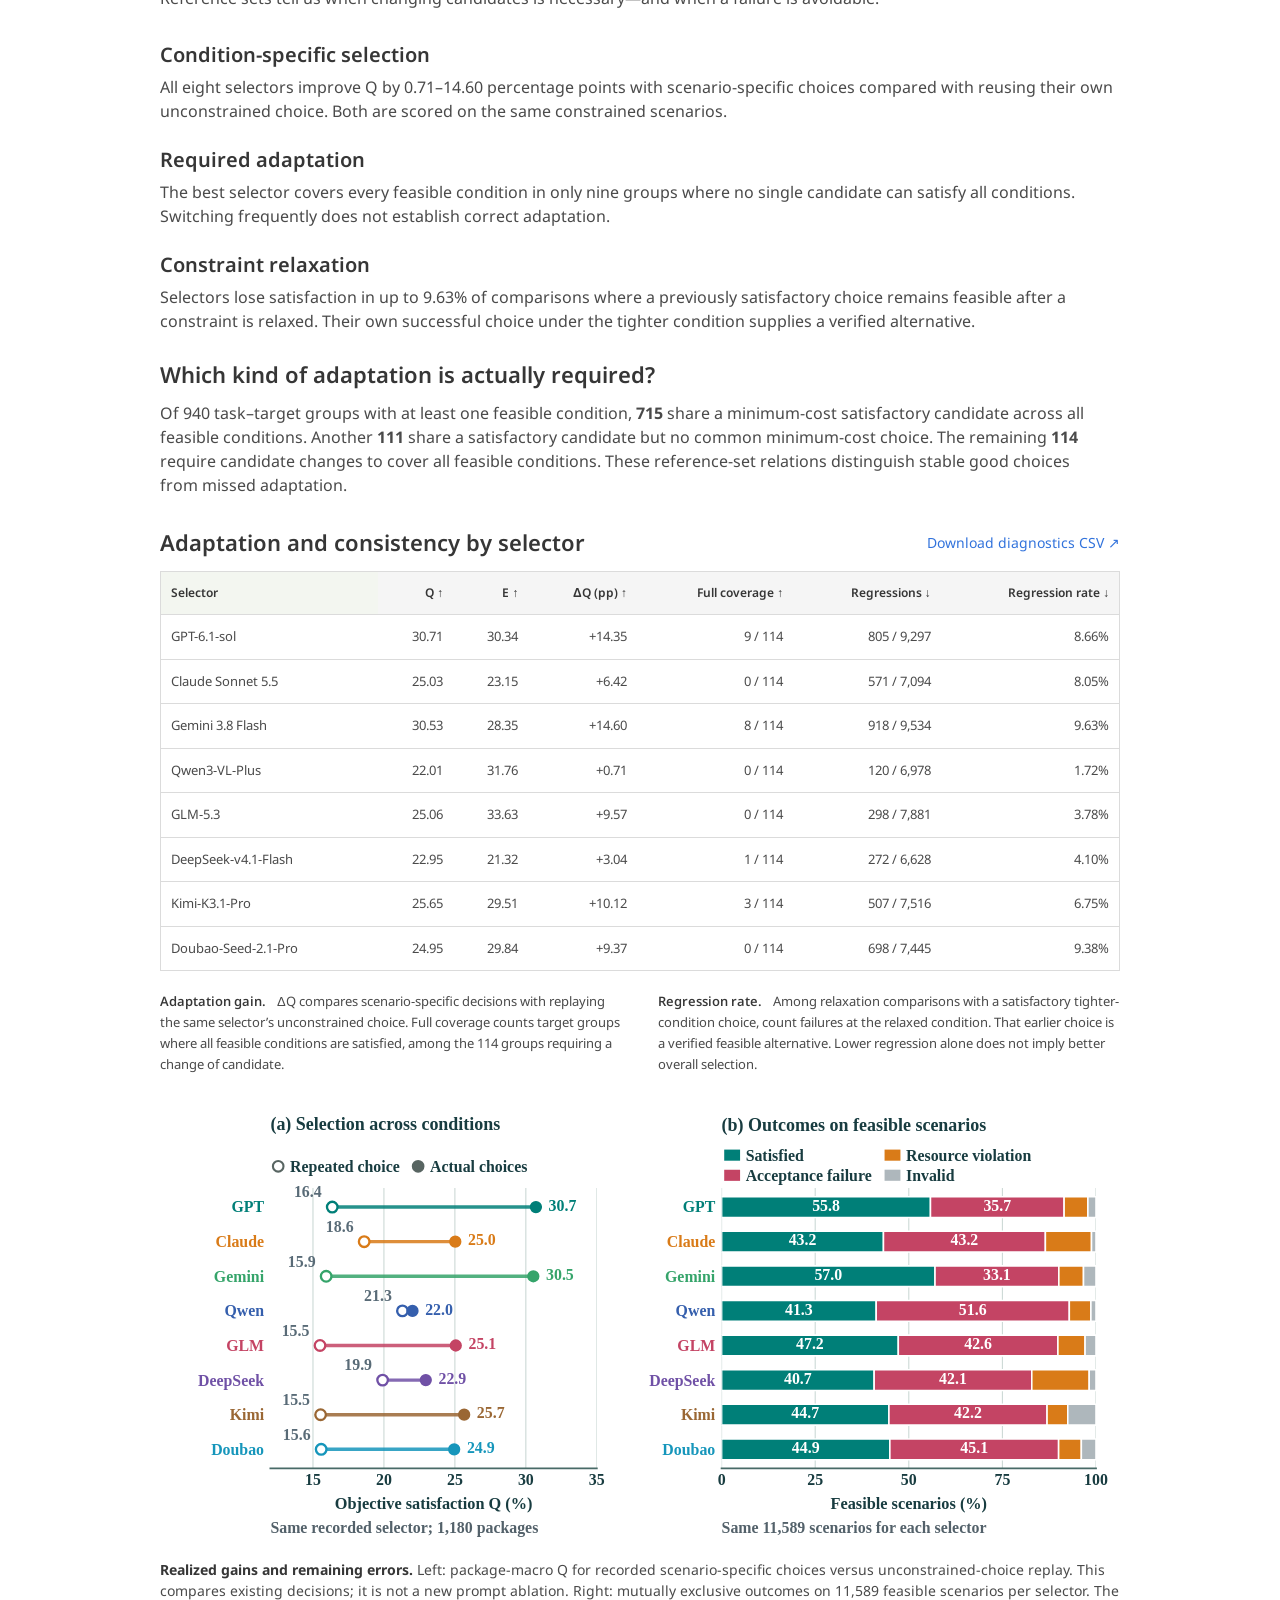
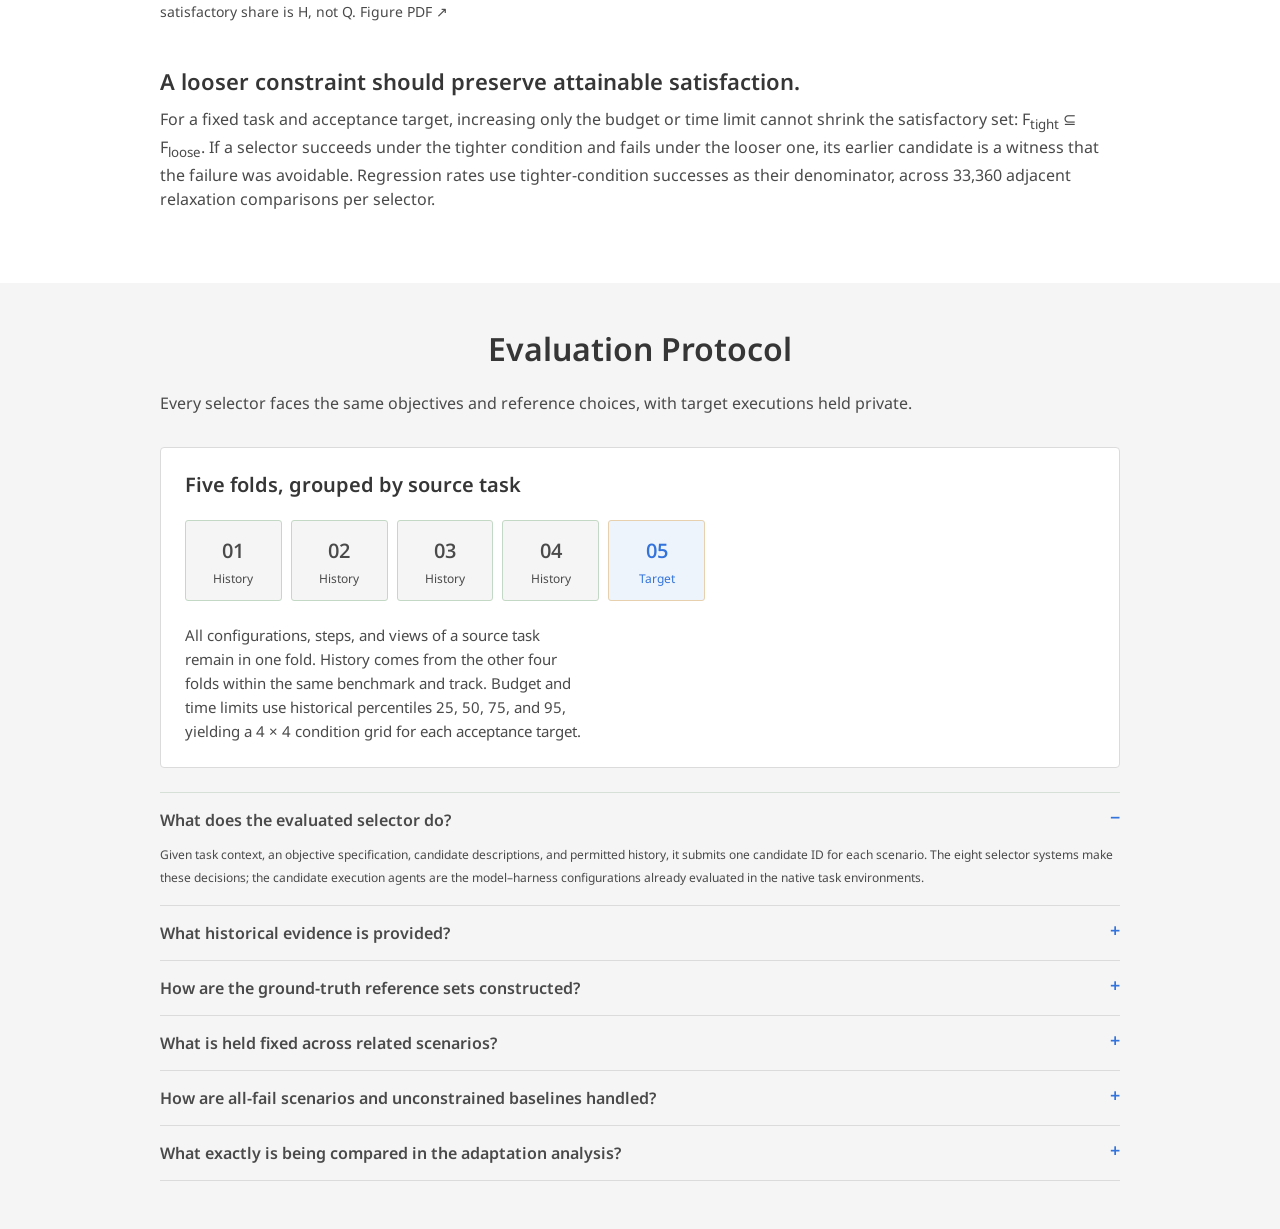
==== commit cef62785: "Sync AgentSelectionBench manuscript, adopted figures, and website naming" ====
--- a/index.html
+++ b/index.html
@@ -4,12 +4,12 @@
   <meta charset="utf-8">
   <meta name="viewport" content="width=device-width, initial-scale=1">
   <meta name="theme-color" content="#ffffff">
-  <meta name="description" content="Benchmarking agent selection under heterogeneous objectives: native execution evidence, explicit acceptance targets and resource constraints, and evaluation of satisfaction, efficiency, adaptation, and consistency across eight selector systems.">
+  <meta name="description" content="AgentSelectionBench evaluates capability–objective alignment in agent selection: native execution evidence, explicit acceptance targets and resource constraints, and evaluation of satisfaction, efficiency, adaptation, and consistency across eight selector systems.">
   <link rel="canonical" href="https://chansl-lucky.github.io/agent-selection-benchmark/">
   <meta property="og:type" content="website">
-  <meta property="og:title" content="Benchmarking Agent Selection under Heterogeneous Objectives">
+  <meta property="og:title" content="AgentSelectionBench: Who Should Execute? Evaluating Capability–Objective Alignment">
   <meta property="og:description" content="Eight selectors. Nine task families. Execution-grounded evaluation of objective satisfaction, cost efficiency, adaptation, and consistency.">
-  <title>Benchmarking Agent Selection under Heterogeneous Objectives</title>
+  <title>AgentSelectionBench: Who Should Execute? Evaluating Capability–Objective Alignment</title>
   <link rel="icon" href="assets/favicon.svg" type="image/svg+xml">
   <link rel="stylesheet" href="styles.css">
   <link rel="stylesheet" href="academic.css">
@@ -19,16 +19,16 @@
 <body>
   <a class="skip-link" href="#main">Skip to content</a>
   <header class="site-header">
-    <a class="brand" href="./">Agent Selection Benchmark</a>
+    <a class="brand" href="./">AgentSelectionBench</a>
     <nav aria-label="Main navigation"><a href="#framework">Benchmark</a><a href="#results">Results</a><a href="#analysis">Analysis</a><a href="research.html">Research Question</a><a href="gallery.html">Gallery</a></nav>
     <button class="menu-toggle" aria-label="Open navigation" aria-expanded="false"><span></span><span></span></button>
   </header>
   <main id="main">
     <section class="hero" id="top" aria-labelledby="hero-title">
-      <h1 id="hero-title">Benchmarking Agent Selection<br> under Heterogeneous Objectives</h1>
+      <h1 id="hero-title">AgentSelectionBench: Who Should Execute?<br>Evaluating Capability–Objective Alignment</h1>
       <div class="resource-pills" aria-label="Project resources">
         <a class="pill" href="https://huggingface.co/datasets/PeterChan66/agent-selection-benchmark" target="_blank" rel="noopener"><img src="assets/huggingface.svg" alt="" width="20" height="20"> Dataset</a>
-        <a class="pill" href="assets/paper.pdf" target="_blank" rel="noopener"><svg viewBox="0 0 24 24" aria-hidden="true" fill="none" stroke="currentColor" stroke-width="1.7" stroke-linecap="round" stroke-linejoin="round"><path d="M6 3h8l4 4v14H6zM14 3v5h5M9 12h6M9 16h6"/></svg> Paper</a>
+        <a class="pill" href="assets/paper.pdf?v=5d1f99cc" target="_blank" rel="noopener"><svg viewBox="0 0 24 24" aria-hidden="true" fill="none" stroke="currentColor" stroke-width="1.7" stroke-linecap="round" stroke-linejoin="round"><path d="M6 3h8l4 4v14H6zM14 3v5h5M9 12h6M9 16h6"/></svg> Paper</a>
         <a class="pill" href="#results"><svg viewBox="0 0 24 24" aria-hidden="true" fill="none" stroke="currentColor" stroke-width="1.7" stroke-linecap="round" stroke-linejoin="round"><path d="M4 21V10h4v11M10 21V3h4v18M16 21V7h4v14"/></svg> Leaderboard</a>
         <a class="pill" href="#analysis"><svg viewBox="0 0 24 24" aria-hidden="true" fill="none" stroke="currentColor" stroke-width="1.7" stroke-linecap="round" stroke-linejoin="round"><path d="M3 20h18M5 15l5-5 4 3 6-8M16 5h4v4"/></svg> Analysis</a>
         <a class="pill" href="https://github.com/Chansl-Lucky/agent-selection-benchmark" target="_blank" rel="noopener"><svg viewBox="0 0 24 24" aria-hidden="true"><path fill="currentColor" d="M12 .8a11.2 11.2 0 0 0-3.54 21.83c.56.1.77-.24.77-.54v-2.1c-3.14.68-3.8-1.33-3.8-1.33-.51-1.3-1.25-1.65-1.25-1.65-1.02-.7.08-.68.08-.68 1.13.08 1.72 1.16 1.72 1.16 1 1.71 2.62 1.22 3.26.93.1-.72.39-1.22.71-1.5-2.5-.29-5.13-1.25-5.13-5.56 0-1.23.44-2.24 1.16-3.03-.12-.28-.5-1.43.11-2.98 0 0 .95-.3 3.08 1.16a10.7 10.7 0 0 1 5.6 0c2.14-1.45 3.08-1.16 3.08-1.16.61 1.55.23 2.7.11 2.98.72.79 1.16 1.8 1.16 3.03 0 4.32-2.63 5.27-5.14 5.55.4.35.76 1.04.76 2.1v3.08c0 .3.2.65.77.54A11.2 11.2 0 0 0 12 .8Z"/></svg> Code</a>
@@ -42,13 +42,13 @@
     <section class="abstract-section" id="abstract" aria-labelledby="abstract-title">
       <div class="wrap prose">
         <h2 id="abstract-title">Abstract</h2>
-        <p>Language-model applications have expanded from generating responses to executing tasks through tools and agent harnesses. This broadens selection from choosing a model to choosing an execution configuration whose suitability depends on the required outcome and execution conditions. We introduce a benchmark for <strong>agent selection under heterogeneous objectives</strong>, connecting these specifications to verifiable execution evidence. Recorded native acceptance results and resource measurements determine which candidates qualify and how economically they do so.</p>
+        <p>Language-model applications have expanded from generating responses to executing tasks through tools and agent harnesses. This broadens selection from choosing a model to choosing an execution configuration whose suitability depends on the required outcome and execution conditions. We introduce AgentSelectionBench, a benchmark for <strong>agent selection under heterogeneous objectives</strong>, connecting these specifications to verifiable execution evidence. Recorded native acceptance results and resource measurements determine which candidates qualify and how economically they do so.</p>
         <p>The benchmark organizes <strong>1,116 source tasks</strong> from <strong>nine task families</strong> into <strong>1,180 packages</strong> and <strong>22,240 constrained scenarios</strong>, with historical evidence separated from target outcomes. It evaluates objective satisfaction and cost efficiency, and uses relations between qualifying candidate sets to assess adaptation across conditions. Across eight recorded selector systems, satisfaction and efficiency yield different rankings. Condition-specific choices improve satisfaction by <strong>0.71–14.60 percentage points</strong> over reusing unconstrained choices, yet the best selector fully covers only <strong>nine of 114 target groups</strong> requiring candidate changes across feasible conditions. These results identify a gap between benefiting from execution conditions in aggregate and selecting appropriately throughout their variation, extending agent selection evaluation beyond an overall performance ranking.</p>
       </div>
     </section>
     <section class="framework-section" id="framework" aria-labelledby="framework-title">
       <div class="wrap">
-        <div class="section-heading"><h2 id="framework-title">The Agent Selection Benchmark</h2></div>
+        <div class="section-heading"><h2 id="framework-title">The Benchmark</h2></div>
         <div class="benchmark-description prose">
           <p>The benchmark evaluates the choice of an executable model–harness configuration for a specified outcome, budget, and time limit. Each package brings together a task, candidate configurations, and historical evidence from other tasks. Native acceptance verdicts and recorded resource use establish which choices satisfy each objective.</p>
           <p>A 4 × 4 budget–time grid creates 16 related conditions per acceptance target. This allows us to measure satisfaction and cost efficiency, then examine whether choices adapt when necessary and preserve success as constraints relax. <a href="research.html">Research question and formulation →</a></p>
@@ -56,11 +56,11 @@
       </div>
       <div class="figure-sequence">
         <figure class="framework-figure overview-figure" aria-labelledby="framework-caption">
-          <button class="image-zoom" data-image="assets/framework.svg" data-pdf="assets/framework.pdf" data-title="Benchmark framework" aria-label="Enlarge the benchmark framework">
-            <img src="assets/framework.svg" alt="Benchmark workflow from recorded native executions to objective-conditioned task packages, public selector inputs, private reference sets, and evaluation of satisfaction, efficiency, and cross-objective consistency." width="2400" height="1725" loading="lazy">
+          <button class="image-zoom" data-image="assets/framework.svg?v=3531a34d" data-pdf="assets/framework.pdf?v=3531a34d" data-title="Benchmark framework" aria-label="Enlarge the benchmark framework">
+            <img src="assets/framework.svg?v=3531a34d" alt="Benchmark workflow from recorded native executions to objective-conditioned task packages, public selector inputs, private reference sets, and evaluation of satisfaction, efficiency, and cross-objective consistency." width="2400" height="1725" loading="lazy">
             <span>Enlarge ↗</span>
           </button>
-          <figcaption id="framework-caption"><strong>Figure 1. Benchmark framework.</strong> Recorded native outcomes and resource measurements become related selection scenarios. The selector receives task context, objectives, candidate descriptions, and other-task history; private execution records determine objective satisfaction and cost efficiency. <a href="research.html#scoring">Scoring definitions →</a></figcaption>
+          <figcaption id="framework-caption"><strong>Figure 1. Overview of AgentSelectionBench.</strong> Recorded native outcomes and resource measurements become related selection scenarios. The selector receives task context, objectives, candidate descriptions, and other-task history; private execution records determine objective satisfaction and cost efficiency. <a href="research.html#scoring">Scoring definitions →</a></figcaption>
         </figure>
         <figure class="framework-figure overview-figure" id="case-study" aria-labelledby="case-study-caption">
           <button class="image-zoom" data-image="assets/case_study.svg" data-pdf="assets/case_study.pdf" data-title="Django deadline-relaxation case study" aria-label="Enlarge the Django case study">
@@ -90,7 +90,7 @@
     </section>
     <section class="protocol-section" id="protocol" aria-labelledby="protocol-title"><div class="wrap"><div class="section-heading"><div><h2 id="protocol-title">Evaluation Protocol</h2></div><p class="section-intro">Every selector faces the same objectives and reference choices, with target executions held private.</p></div><div class="protocol-grid"><div class="fold-card"><h3>Five folds, grouped by source task</h3><div class="folds" aria-label="Four historical folds and one target fold"><span>01<small>History</small></span><span>02<small>History</small></span><span>03<small>History</small></span><span>04<small>History</small></span><span>05<small>Target</small></span></div><p>All configurations, steps, and views of a source task remain in one fold. History comes from the other four folds within the same benchmark and track. Budget and time limits use historical percentiles 25, 50, 75, and 95, yielding a 4 × 4 condition grid for each acceptance target.</p></div><div class="protocol-details"><details open><summary>What does the evaluated selector do?</summary><p>Given task context, an objective specification, candidate descriptions, and permitted history, it submits one candidate ID for each scenario. The eight selector systems make these decisions; the candidate execution agents are the model–harness configurations already evaluated in the native task environments.</p></details><details><summary>What historical evidence is provided?</summary><p>The recorded suite uses file-access and compact direct-input interfaces. Compact inputs contain candidate outcome and resource summaries, plus up to two related cases retrieved with BM25 from public task text. Current-task outcomes and resources are excluded from selector-visible history.</p></details><details><summary>How are the ground-truth reference sets constructed?</summary><p>For objective r = (g, B, D), the satisfactory set F contains candidates that pass native target g with cost ≤ B and duration ≤ D. Its minimum-cost subset O admits ties. These sets come from recorded execution facts, not a new LLM judge, and are shared across all selectors.</p></details><details><summary>What is held fixed across related scenarios?</summary><p>A task–target group retains its context, native target, candidate identities, and execution facts while cost and time limits vary. SciCode also supports full-task and saved-output targets from shared source tasks. These relations make adaptation and constraint-relaxation consistency directly testable.</p></details><details><summary>How are all-fail scenarios and unconstrained baselines handled?</summary><p>Of 22,240 main scenarios per selector, 11,589 have at least one satisfactory candidate and 10,651 have none. All-fail scenarios remain in Q and its oracle with zero credit, and are excluded from E and H. The 1,454 unconstrained reference choices are retained separately and do not enter Q.</p></details><details><summary>What exactly is being compared in the adaptation analysis?</summary><p>Reference-set intersections determine whether one candidate can remain satisfactory or minimum-cost across conditions. The unconstrained replay comparison and relaxation checks reuse recorded submissions and existing execution facts. They are analyses of realized choices, not additional independent trials or controlled prompt interventions.</p></details></div></div></div></section>
   </main>
-  <dialog id="image-dialog" class="image-dialog" aria-label="Enlarged figure"><button class="dialog-close" aria-label="Close figure">×</button><div class="zoom-toolbar"><span id="zoom-title">Benchmark framework</span><a href="assets/framework.pdf" target="_blank" rel="noopener">Open PDF ↗</a></div><div class="image-dialog-scroll"><img src="assets/framework.svg" alt="Enlarged benchmark framework"></div></dialog>
+  <dialog id="image-dialog" class="image-dialog" aria-label="Enlarged figure"><button class="dialog-close" aria-label="Close figure">×</button><div class="zoom-toolbar"><span id="zoom-title">Benchmark framework</span><a href="assets/framework.pdf?v=3531a34d" target="_blank" rel="noopener">Open PDF ↗</a></div><div class="image-dialog-scroll"><img src="assets/framework.svg?v=3531a34d" alt="Enlarged benchmark framework"></div></dialog>
   <div id="data-error" class="data-error" role="alert" hidden>Unable to load the data. Open this page through the project's HTTP server, or refresh to try again.</div>
 </body>
 </html>
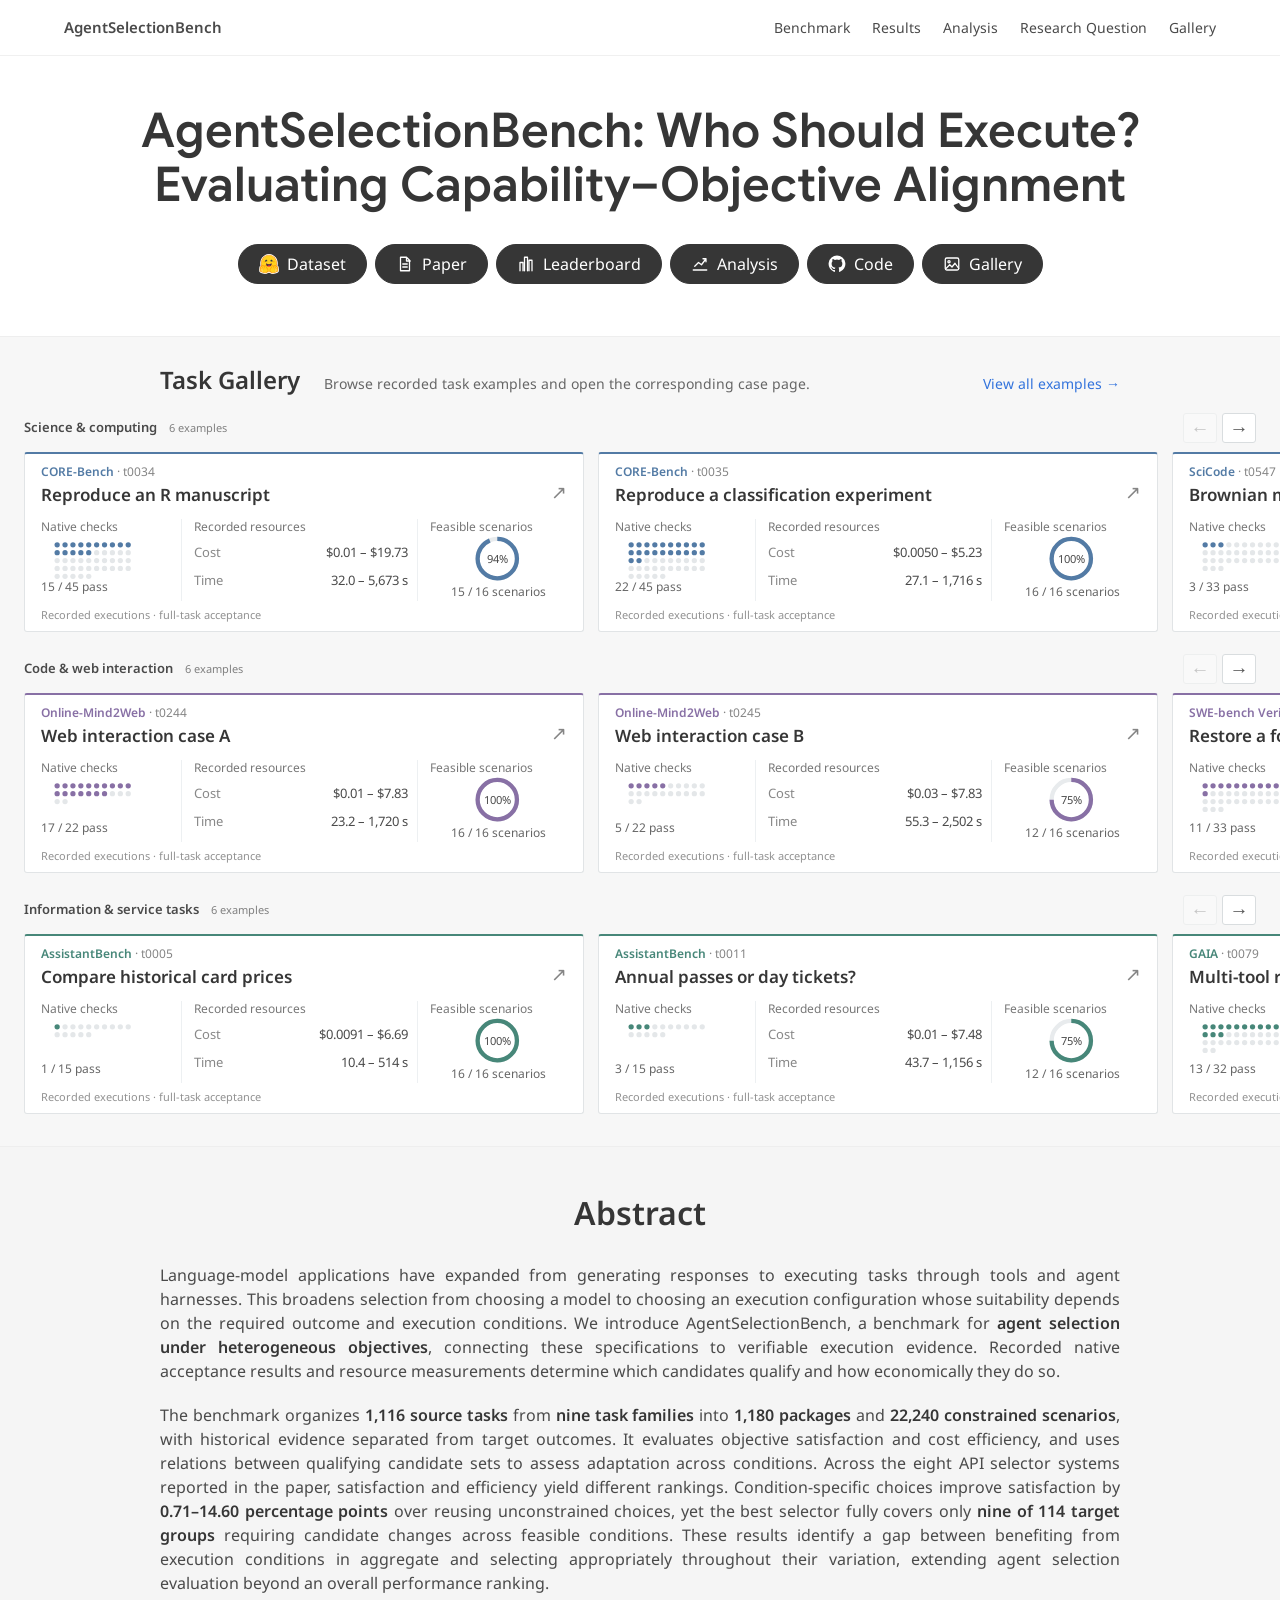
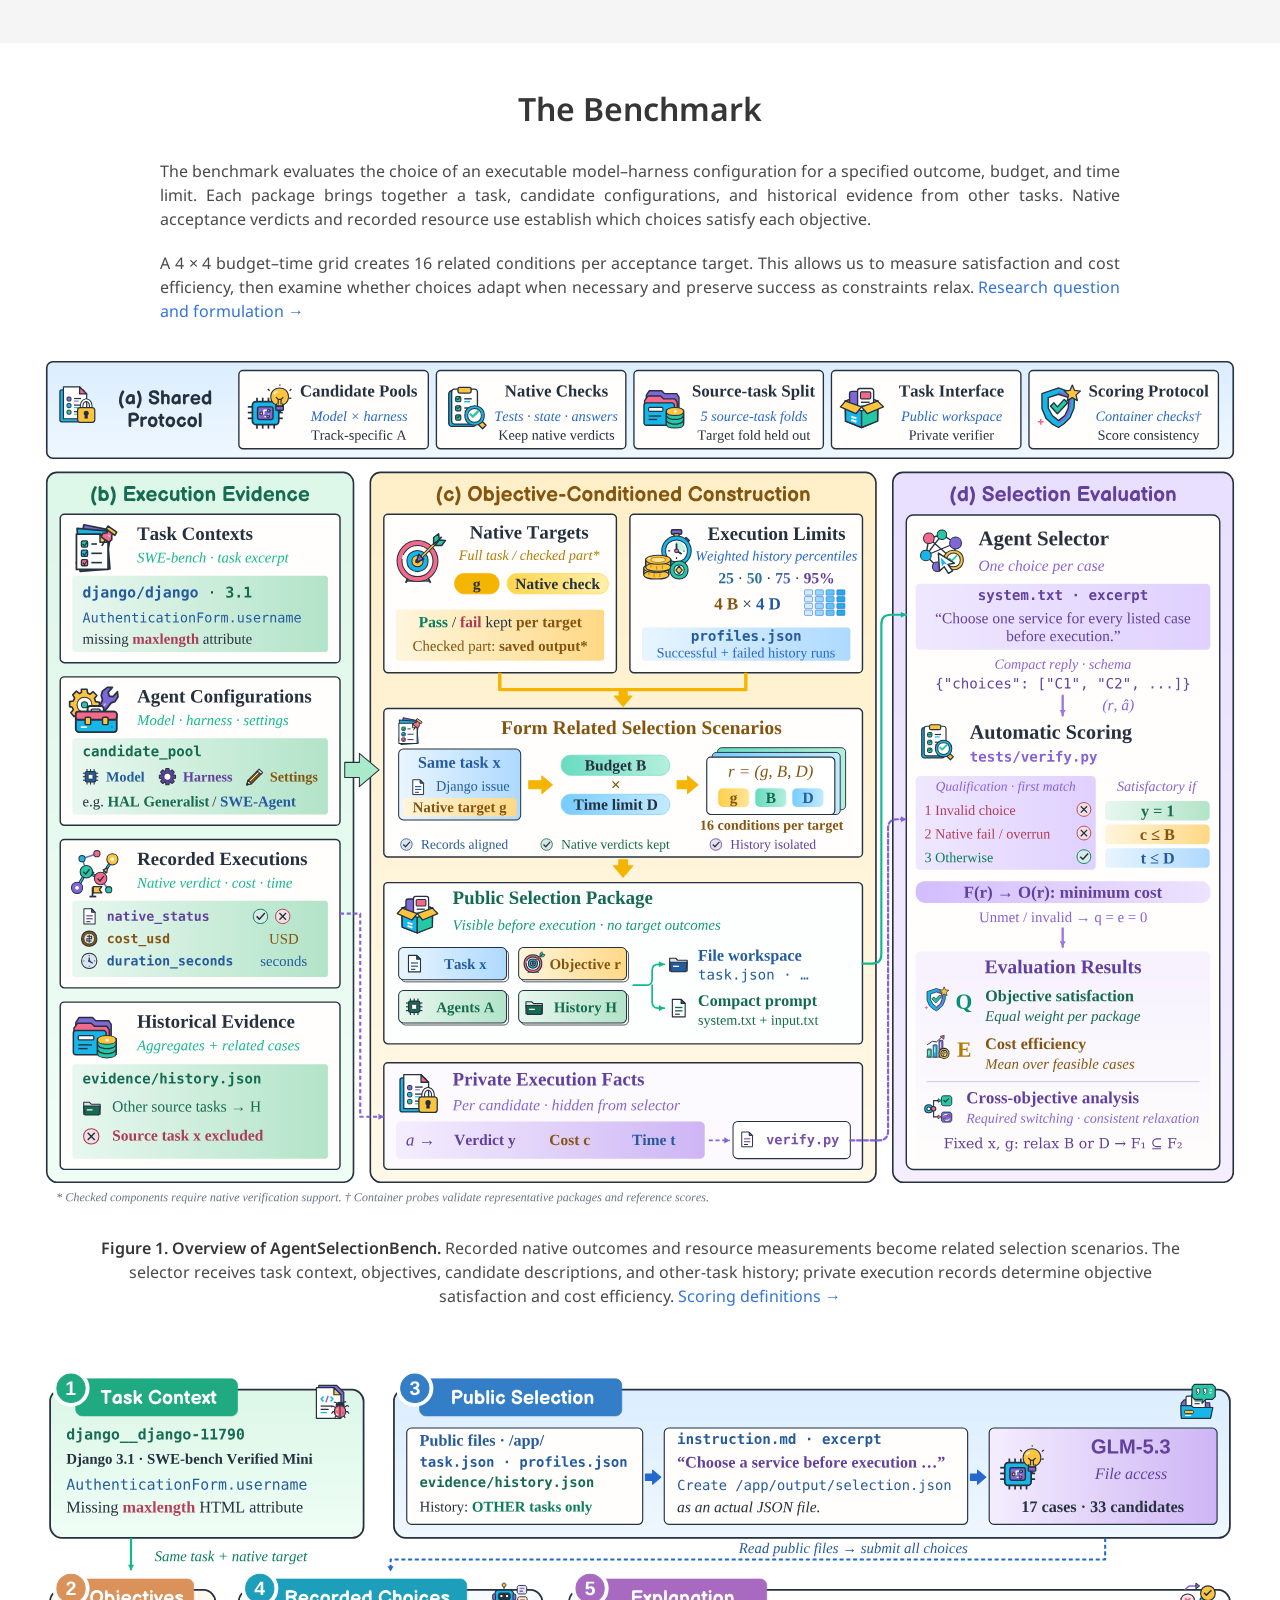
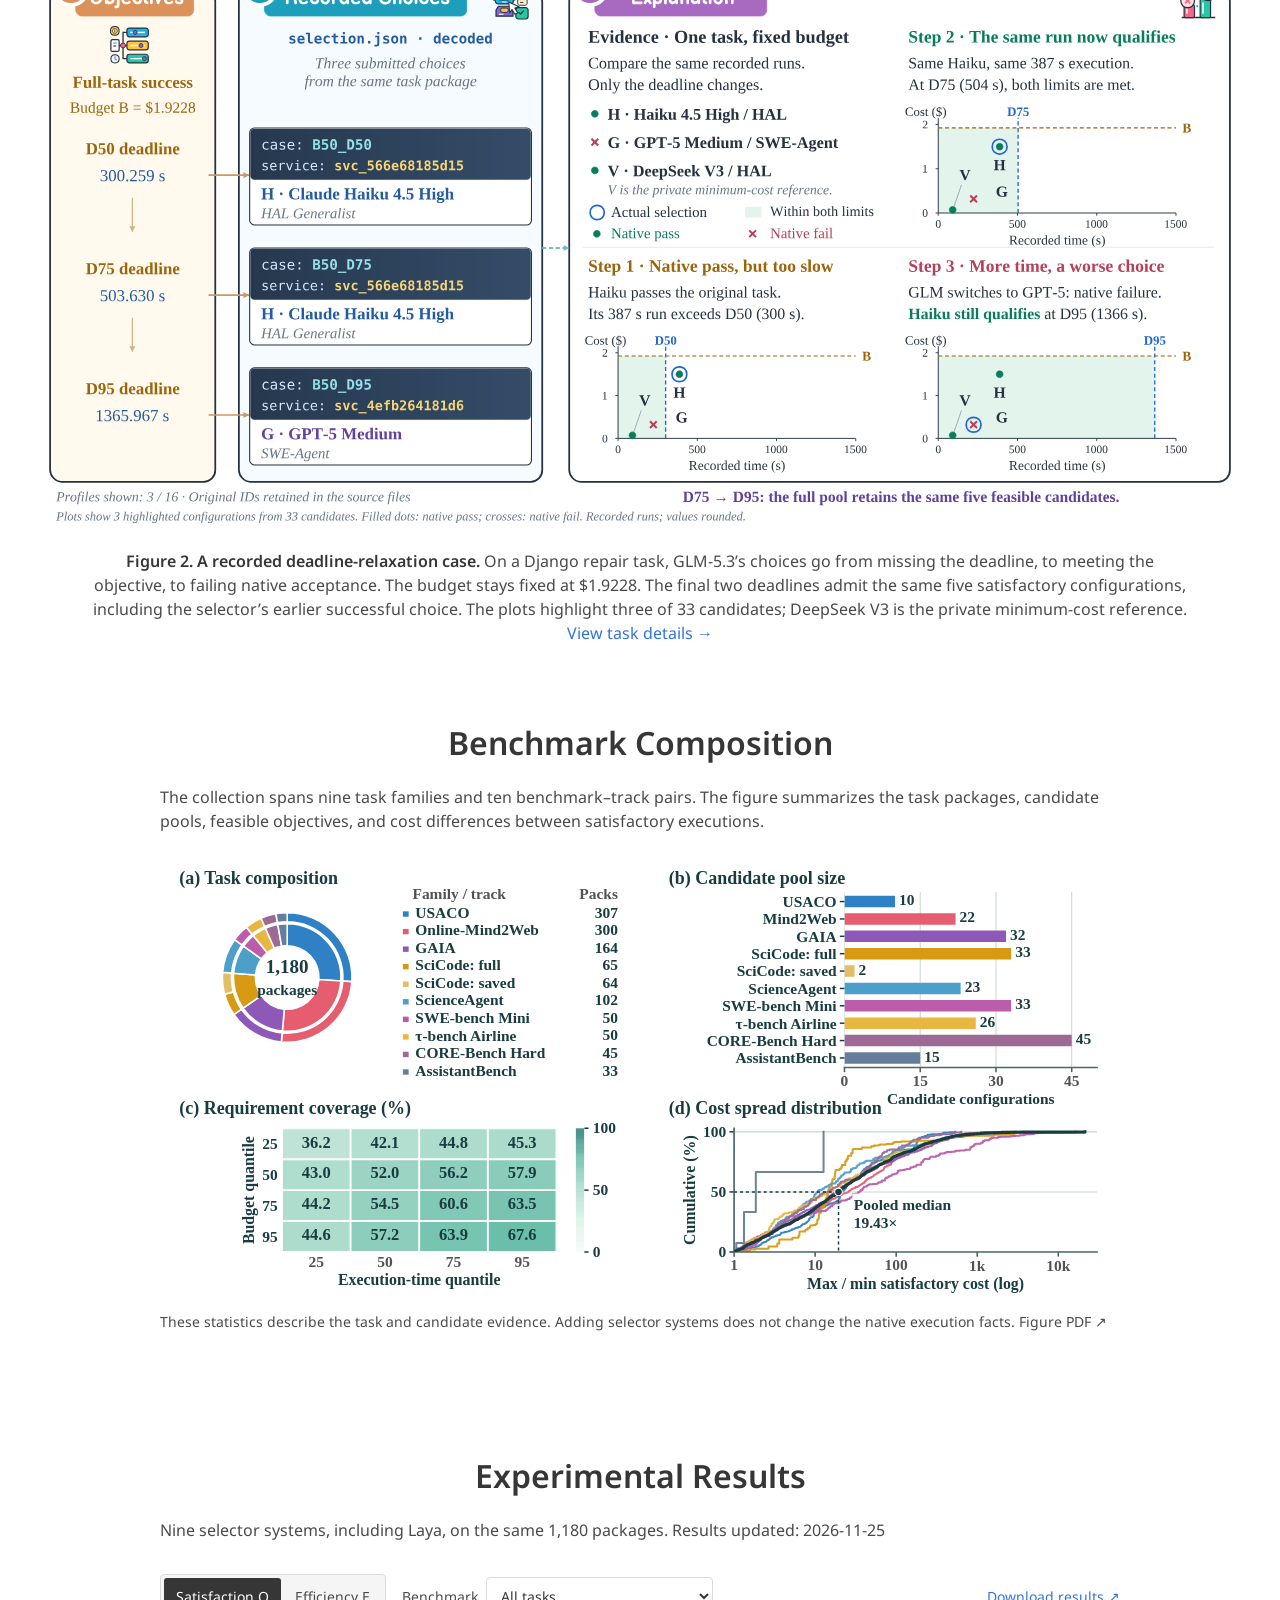
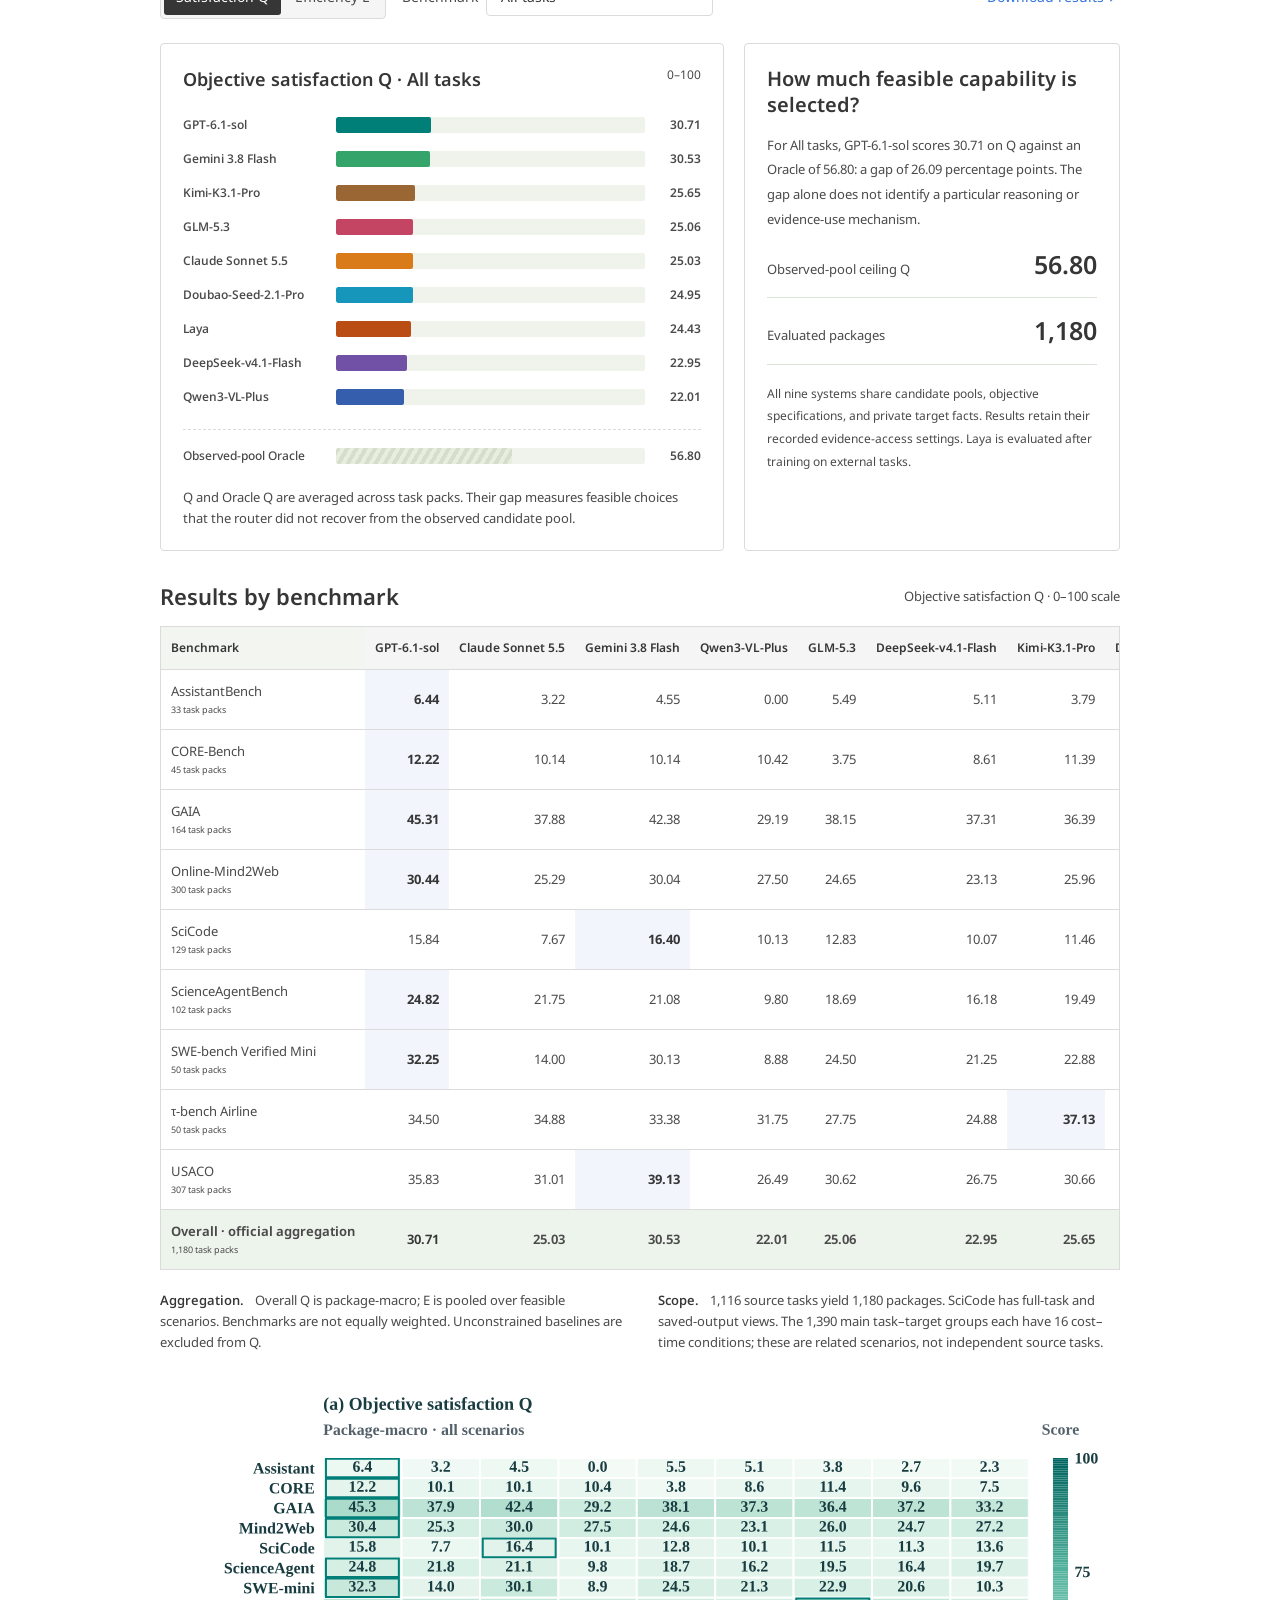
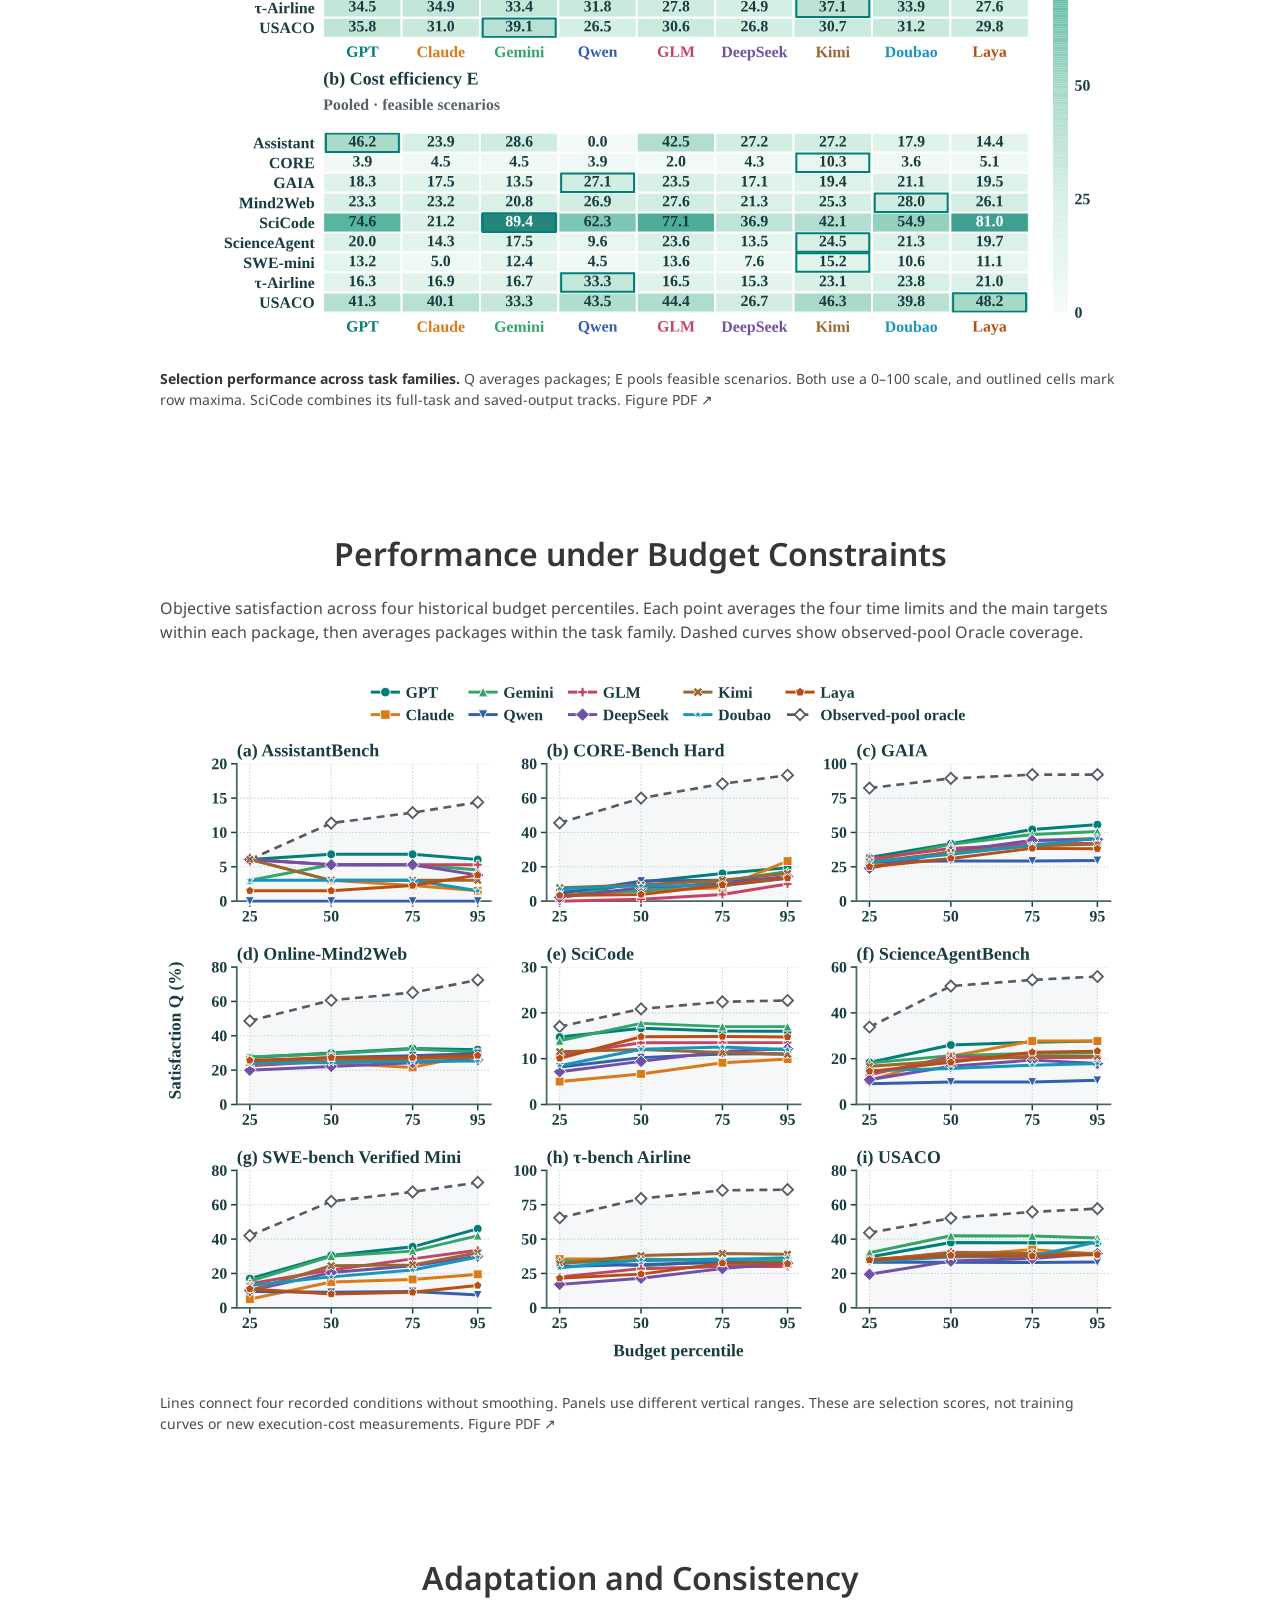
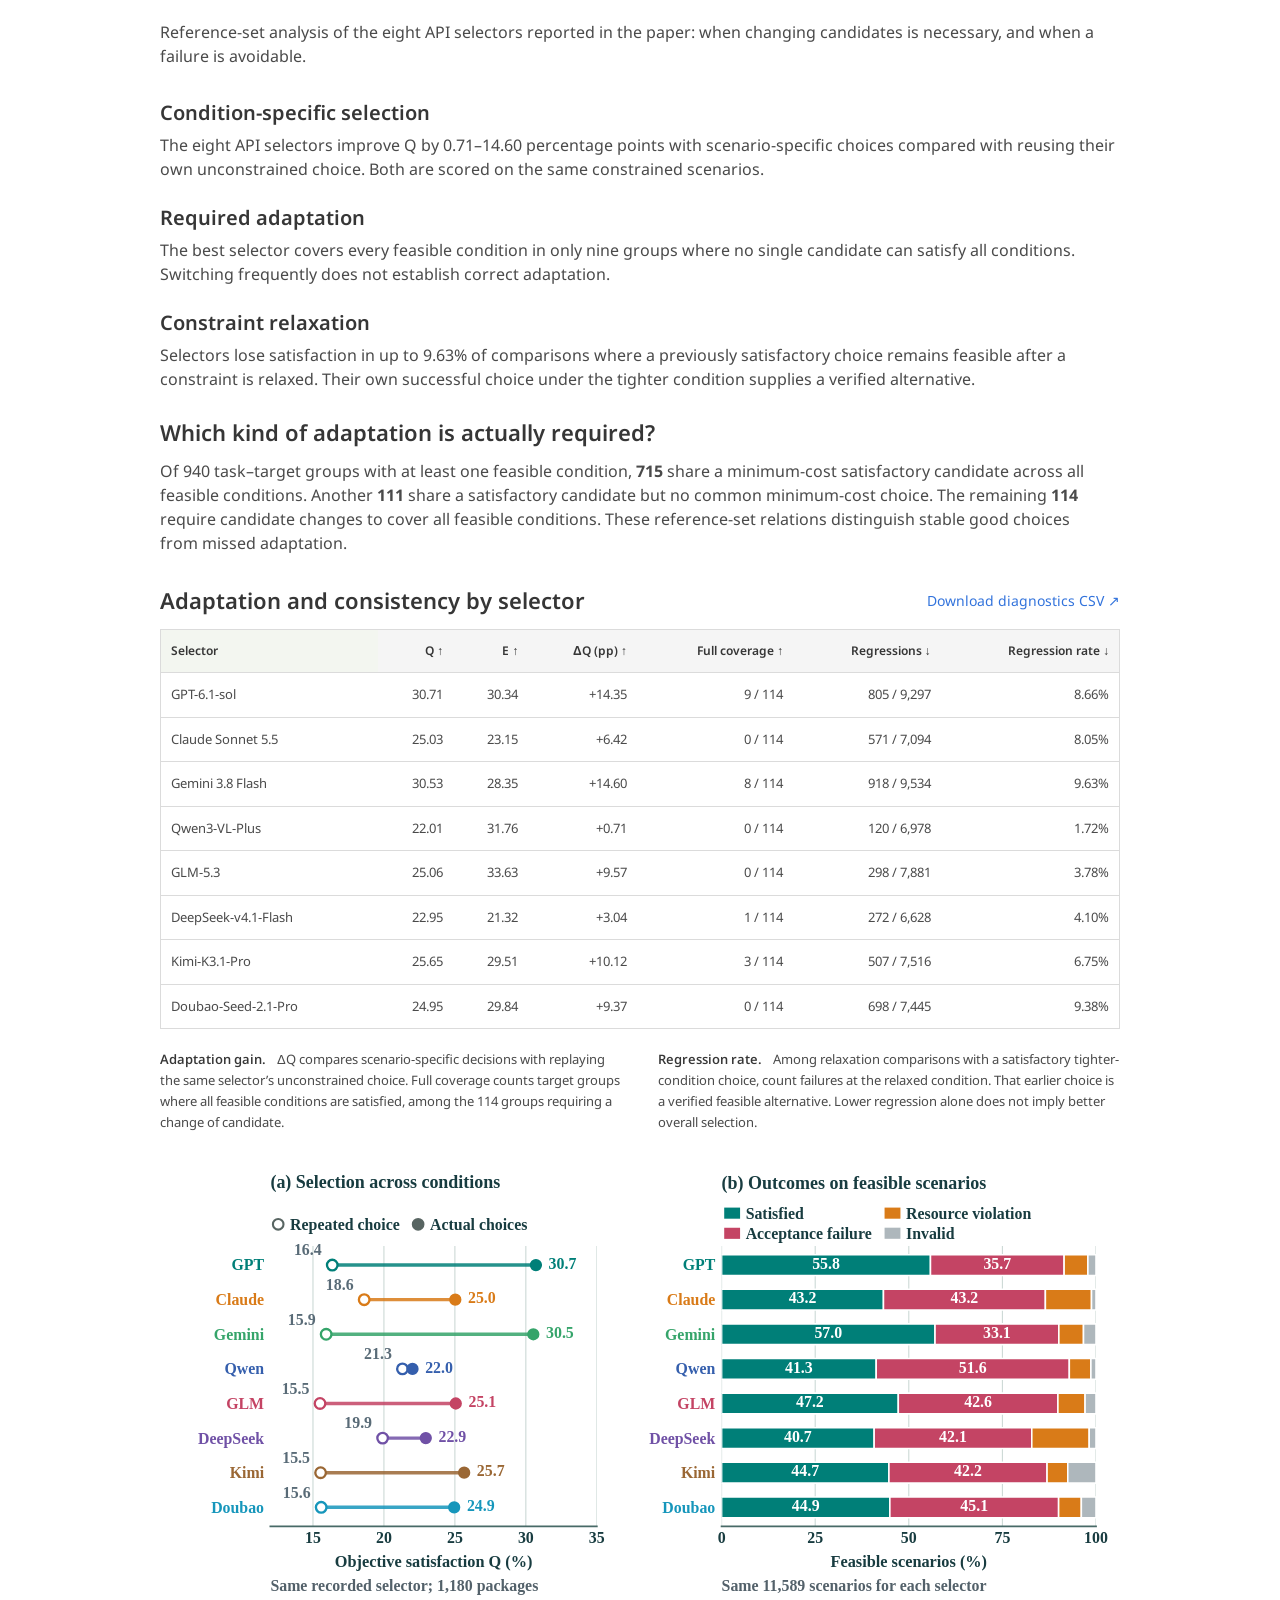
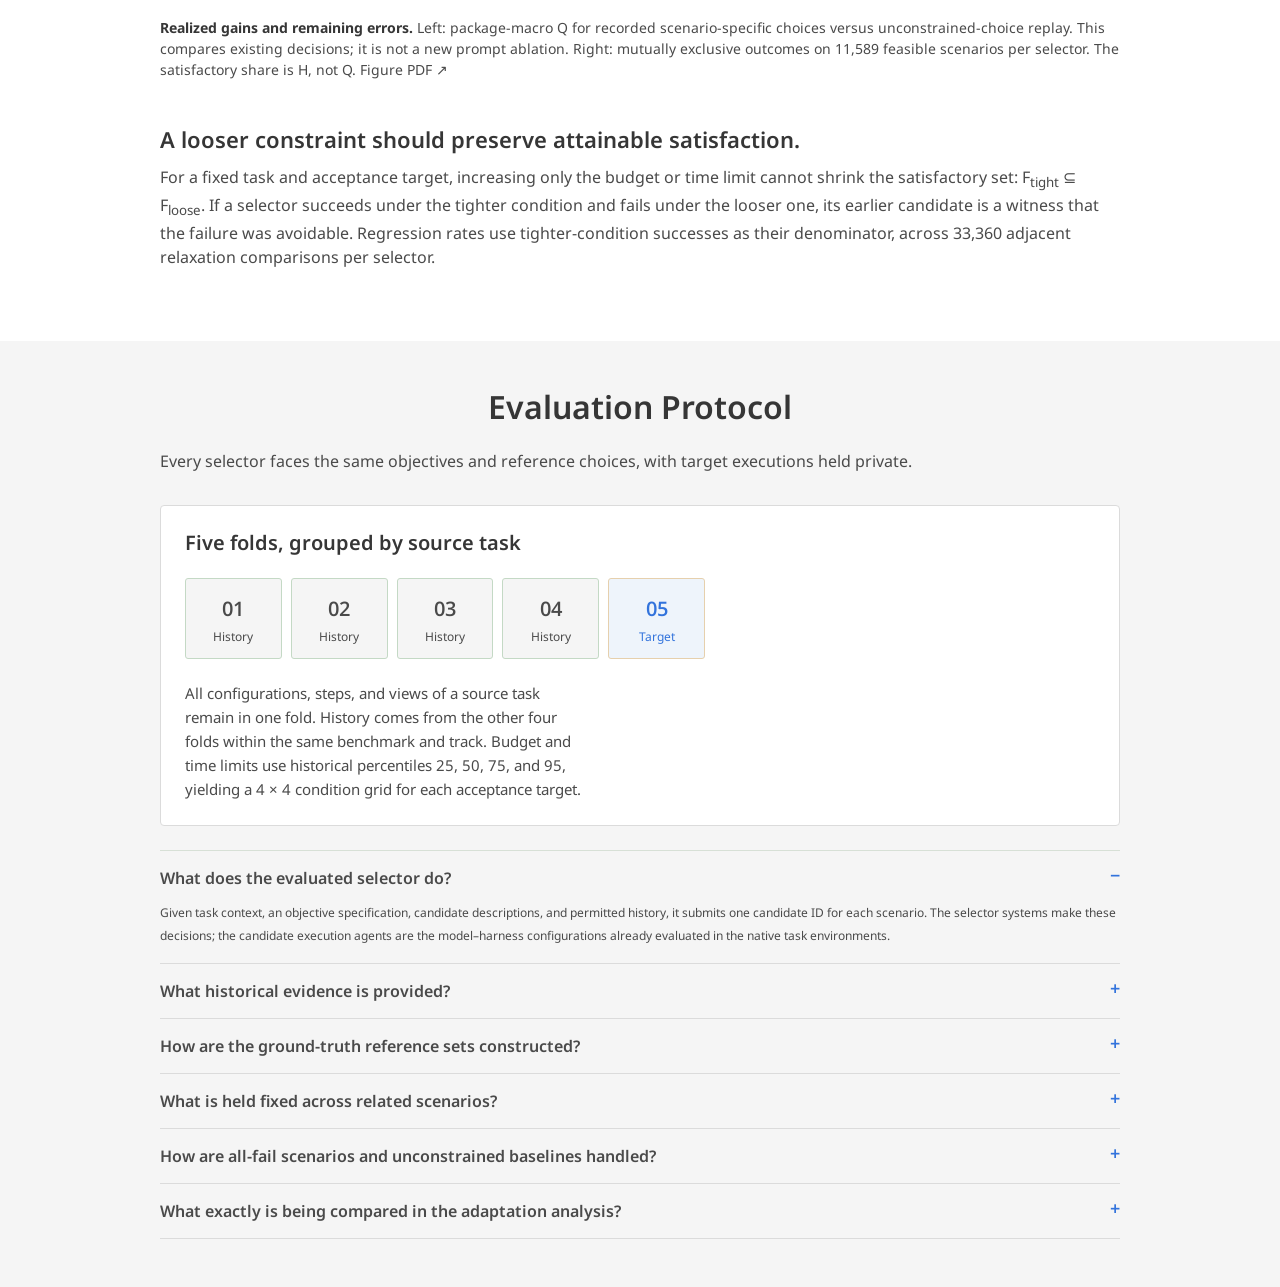
==== commit d564cf23: "Add latest Laya results to main leaderboard, tables, and figures" ====
--- a/index.html
+++ b/index.html
@@ -4,17 +4,17 @@
   <meta charset="utf-8">
   <meta name="viewport" content="width=device-width, initial-scale=1">
   <meta name="theme-color" content="#ffffff">
-  <meta name="description" content="AgentSelectionBench evaluates capability–objective alignment in agent selection: native execution evidence, explicit acceptance targets and resource constraints, and evaluation of satisfaction, efficiency, adaptation, and consistency across eight selector systems.">
+  <meta name="description" content="AgentSelectionBench evaluates capability–objective alignment in agent selection: native execution evidence, explicit acceptance targets and resource constraints, and evaluation of satisfaction, efficiency, adaptation, and consistency, with main results for nine selector systems.">
   <link rel="canonical" href="https://chansl-lucky.github.io/agent-selection-benchmark/">
   <meta property="og:type" content="website">
   <meta property="og:title" content="AgentSelectionBench: Who Should Execute? Evaluating Capability–Objective Alignment">
-  <meta property="og:description" content="Eight selectors. Nine task families. Execution-grounded evaluation of objective satisfaction, cost efficiency, adaptation, and consistency.">
+  <meta property="og:description" content="Nine selectors. Nine task families. Execution-grounded evaluation of objective satisfaction, cost efficiency, adaptation, and consistency.">
   <title>AgentSelectionBench: Who Should Execute? Evaluating Capability–Objective Alignment</title>
   <link rel="icon" href="assets/favicon.svg" type="image/svg+xml">
   <link rel="stylesheet" href="styles.css">
   <link rel="stylesheet" href="academic.css">
   <link rel="stylesheet" href="gallery-strip.css">
-  <script type="module" src="app.js"></script>
+  <script type="module" src="app.js?v=laya-20261125"></script>
 </head>
 <body>
   <a class="skip-link" href="#main">Skip to content</a>
@@ -43,7 +43,7 @@
       <div class="wrap prose">
         <h2 id="abstract-title">Abstract</h2>
         <p>Language-model applications have expanded from generating responses to executing tasks through tools and agent harnesses. This broadens selection from choosing a model to choosing an execution configuration whose suitability depends on the required outcome and execution conditions. We introduce AgentSelectionBench, a benchmark for <strong>agent selection under heterogeneous objectives</strong>, connecting these specifications to verifiable execution evidence. Recorded native acceptance results and resource measurements determine which candidates qualify and how economically they do so.</p>
-        <p>The benchmark organizes <strong>1,116 source tasks</strong> from <strong>nine task families</strong> into <strong>1,180 packages</strong> and <strong>22,240 constrained scenarios</strong>, with historical evidence separated from target outcomes. It evaluates objective satisfaction and cost efficiency, and uses relations between qualifying candidate sets to assess adaptation across conditions. Across eight recorded selector systems, satisfaction and efficiency yield different rankings. Condition-specific choices improve satisfaction by <strong>0.71–14.60 percentage points</strong> over reusing unconstrained choices, yet the best selector fully covers only <strong>nine of 114 target groups</strong> requiring candidate changes across feasible conditions. These results identify a gap between benefiting from execution conditions in aggregate and selecting appropriately throughout their variation, extending agent selection evaluation beyond an overall performance ranking.</p>
+        <p>The benchmark organizes <strong>1,116 source tasks</strong> from <strong>nine task families</strong> into <strong>1,180 packages</strong> and <strong>22,240 constrained scenarios</strong>, with historical evidence separated from target outcomes. It evaluates objective satisfaction and cost efficiency, and uses relations between qualifying candidate sets to assess adaptation across conditions. Across the eight API selector systems reported in the paper, satisfaction and efficiency yield different rankings. Condition-specific choices improve satisfaction by <strong>0.71–14.60 percentage points</strong> over reusing unconstrained choices, yet the best selector fully covers only <strong>nine of 114 target groups</strong> requiring candidate changes across feasible conditions. These results identify a gap between benefiting from execution conditions in aggregate and selecting appropriately throughout their variation, extending agent selection evaluation beyond an overall performance ranking.</p>
       </div>
     </section>
     <section class="framework-section" id="framework" aria-labelledby="framework-title">
@@ -72,23 +72,23 @@
       </div>
     </section>
     <section class="paper-section wrap" id="coverage" aria-labelledby="coverage-title"><div class="section-heading"><h2 id="coverage-title">Benchmark Composition</h2><p class="section-intro">The collection spans nine task families and ten benchmark–track pairs. The figure summarizes the task packages, candidate pools, feasible objectives, and cost differences between satisfactory executions.</p></div><figure class="framework-figure paper-figure"><a class="figure-image" href="assets/benchmark_landscape.svg" target="_blank" rel="noopener" aria-label="Open the benchmark structure figure"><img src="assets/benchmark_landscape.svg" width="1200" height="540" loading="lazy" alt="Benchmark structure showing package distribution, candidate counts, feasibility across budget and time conditions, and cost differences between satisfactory candidates."></a><figcaption>These statistics describe the task and candidate evidence. Adding selector systems does not change the native execution facts. <a href="assets/benchmark_landscape.pdf" target="_blank" rel="noopener">Figure PDF ↗</a></figcaption></figure></section>
-    <section class="results-section wrap" id="results" aria-labelledby="results-title"><div class="section-heading"><div><h2 id="results-title">Experimental Results</h2></div><p class="section-intro">Eight recorded selector systems on the same 1,180 packages.<br> <span id="snapshot-label">Results snapshot: 2026-11-10</span></p></div>
-      <div class="result-controls"><div class="segmented" role="group" aria-label="Evaluation metric"><button class="active" data-metric="q" aria-pressed="true">Satisfaction Q</button><button data-metric="e" aria-pressed="false">Efficiency E</button></div><label class="benchmark-select">Benchmark <select id="benchmark-filter"><option value="ALL">All tasks</option></select></label><a class="text-button download-link" href="data/complete_scores.csv" download>Download results ↗</a></div>
-      <div class="results-grid"><div class="ranking-panel"><div class="chart-heading"><h3 id="chart-title">Objective satisfaction Q · All tasks</h3><span>0–100</span></div><div id="bar-chart" aria-live="polite"></div><p class="chart-footnote" id="chart-footnote"></p></div><div class="reading-panel"><h3 id="result-insight-title">The gap to attainable outcomes</h3><p id="result-insight"></p><div class="result-stat-row"><span>Observed-pool upper bound</span><strong id="result-oracle">—</strong></div><div class="result-stat-row"><span>Evaluated packages</span><strong id="result-pack-count">—</strong></div><p class="reading-note">The eight systems share candidate pools, objective specifications, and private target facts. Results retain their recorded evidence-access settings; all CORE packages use the revised pool and compact interface.</p></div></div>
-      <div class="table-topline"><h3>Results by benchmark</h3><span id="table-metric-label">Objective satisfaction Q · 0–100</span></div><div class="table-scroll" tabindex="0" role="region" aria-label="Scrollable per-benchmark results"><table id="results-table"><caption class="sr-only">Results for nine task families and eight fully evaluated selector systems</caption><thead></thead><tbody></tbody></table></div><div class="results-notes"><p><b>Aggregation.</b> Overall Q is package-macro; E is pooled over feasible scenarios. Benchmarks are not equally weighted. Unconstrained baselines are excluded from Q.</p><p><b>Scope.</b> 1,116 source tasks yield 1,180 packages. SciCode has full-task and saved-output views. The 1,390 main task–target groups each have 16 cost–time conditions; these are related scenarios, not independent source tasks.</p></div>
-    <figure class="framework-figure paper-figure"><a class="figure-image" href="assets/selector_comparison.svg" target="_blank" rel="noopener" aria-label="Open the task-family selection results figure"><img src="assets/selector_comparison.svg" width="1200" height="713" loading="lazy" alt="Heatmaps of objective satisfaction Q and cost efficiency E across nine task families and eight selectors, with the best selector in each row outlined."></a><figcaption><strong>Selection performance across task families.</strong> Q averages packages; E pools feasible scenarios. Both use a 0–100 scale, and outlined cells mark row maxima. SciCode combines its full-task and saved-output tracks. <a href="assets/selector_comparison.pdf" target="_blank" rel="noopener">Figure PDF ↗</a></figcaption></figure>
+    <section class="results-section wrap" id="results" aria-labelledby="results-title"><div class="section-heading"><div><h2 id="results-title">Experimental Results</h2></div><p class="section-intro">Nine selector systems, including Laya, on the same 1,180 packages.<br> <span id="snapshot-label">Results updated: 2026-11-25</span></p></div>
+      <div class="result-controls"><div class="segmented" role="group" aria-label="Evaluation metric"><button class="active" data-metric="q" aria-pressed="true">Satisfaction Q</button><button data-metric="e" aria-pressed="false">Efficiency E</button></div><label class="benchmark-select">Benchmark <select id="benchmark-filter"><option value="ALL">All tasks</option></select></label><a class="text-button download-link" href="data/complete_scores.csv?v=laya-20261125" download>Download results ↗</a></div>
+      <div class="results-grid"><div class="ranking-panel"><div class="chart-heading"><h3 id="chart-title">Objective satisfaction Q · All tasks</h3><span>0–100</span></div><div id="bar-chart" aria-live="polite"></div><p class="chart-footnote" id="chart-footnote"></p></div><div class="reading-panel"><h3 id="result-insight-title">The gap to attainable outcomes</h3><p id="result-insight"></p><div class="result-stat-row"><span>Observed-pool upper bound</span><strong id="result-oracle">—</strong></div><div class="result-stat-row"><span>Evaluated packages</span><strong id="result-pack-count">—</strong></div><p class="reading-note">All nine systems share candidate pools, objective specifications, and private target facts. Results retain their recorded evidence-access settings. Laya is evaluated after training on external tasks.</p></div></div>
+      <div class="table-topline"><h3>Results by benchmark</h3><span id="table-metric-label">Objective satisfaction Q · 0–100</span></div><div class="table-scroll" tabindex="0" role="region" aria-label="Scrollable per-benchmark results"><table id="results-table"><caption class="sr-only">Results for nine task families and nine fully evaluated selector systems</caption><thead></thead><tbody></tbody></table></div><div class="results-notes"><p><b>Aggregation.</b> Overall Q is package-macro; E is pooled over feasible scenarios. Benchmarks are not equally weighted. Unconstrained baselines are excluded from Q.</p><p><b>Scope.</b> 1,116 source tasks yield 1,180 packages. SciCode has full-task and saved-output views. The 1,390 main task–target groups each have 16 cost–time conditions; these are related scenarios, not independent source tasks.</p></div>
+    <figure class="framework-figure paper-figure"><a class="figure-image" href="assets/selector_comparison.svg?v=laya-20261125" target="_blank" rel="noopener" aria-label="Open the task-family selection results figure"><img src="assets/selector_comparison.svg?v=laya-20261125" width="1200" height="713" loading="lazy" alt="Heatmaps of objective satisfaction Q and cost efficiency E across nine task families and nine selectors, with the best selector in each row outlined."></a><figcaption><strong>Selection performance across task families.</strong> Q averages packages; E pools feasible scenarios. Both use a 0–100 scale, and outlined cells mark row maxima. SciCode combines its full-task and saved-output tracks. <a href="assets/selector_comparison.pdf?v=laya-20261125" target="_blank" rel="noopener">Figure PDF ↗</a></figcaption></figure>
     </section>
-    <section class="paper-section wrap" id="conditions" aria-labelledby="conditions-title"><div class="section-heading"><h2 id="conditions-title">Performance under Budget Constraints</h2><p class="section-intro">Objective satisfaction across four historical budget percentiles. Each point averages the four time limits and the main targets within each package, then averages packages within the task family. Dashed curves show observed-pool Oracle coverage.</p></div><figure class="framework-figure paper-figure"><a class="figure-image" href="assets/budget_conditions.svg" target="_blank" rel="noopener" aria-label="Open the budget-conditioned satisfaction figure"><img src="assets/budget_conditions.svg" width="1200" height="878" loading="lazy" alt="Nine task-family panels show objective satisfaction for eight selectors over four historical budget percentiles, together with observed-pool oracle coverage."></a><figcaption>Lines connect four recorded conditions without smoothing. Panels use different vertical ranges. These are selection scores, not training curves or new execution-cost measurements. <a href="assets/budget_conditions.pdf" target="_blank" rel="noopener">Figure PDF ↗</a></figcaption></figure></section>
+    <section class="paper-section wrap" id="conditions" aria-labelledby="conditions-title"><div class="section-heading"><h2 id="conditions-title">Performance under Budget Constraints</h2><p class="section-intro">Objective satisfaction across four historical budget percentiles. Each point averages the four time limits and the main targets within each package, then averages packages within the task family. Dashed curves show observed-pool Oracle coverage.</p></div><figure class="framework-figure paper-figure"><a class="figure-image" href="assets/budget_conditions.svg?v=laya-20261125" target="_blank" rel="noopener" aria-label="Open the budget-conditioned satisfaction figure"><img src="assets/budget_conditions.svg?v=laya-20261125" width="1200" height="878" loading="lazy" alt="Nine task-family panels show objective satisfaction for nine selectors over four historical budget percentiles, together with observed-pool oracle coverage."></a><figcaption>Lines connect four recorded conditions without smoothing. Panels use different vertical ranges. These are selection scores, not training curves or new execution-cost measurements. <a href="assets/budget_conditions.pdf?v=laya-20261125" target="_blank" rel="noopener">Figure PDF ↗</a></figcaption></figure></section>
     <section class="analysis-section wrap" id="analysis" aria-labelledby="analysis-title">
-      <div class="section-heading"><div><h2 id="analysis-title">Adaptation and Consistency</h2></div><p class="section-intro">Reference sets tell us when changing candidates is necessary—and when a failure is avoidable.</p></div>
-      <div class="analysis-findings"><article><h3>Condition-specific selection</h3><p>All eight selectors improve Q by 0.71–14.60 percentage points with scenario-specific choices compared with reusing their own unconstrained choice. Both are scored on the same constrained scenarios.</p></article><article><h3>Required adaptation</h3><p>The best selector covers every feasible condition in only nine groups where no single candidate can satisfy all conditions. Switching frequently does not establish correct adaptation.</p></article><article><h3>Constraint relaxation</h3><p>Selectors lose satisfaction in up to 9.63% of comparisons where a previously satisfactory choice remains feasible after a constraint is relaxed. Their own successful choice under the tighter condition supplies a verified alternative.</p></article></div>
+      <div class="section-heading"><div><h2 id="analysis-title">Adaptation and Consistency</h2></div><p class="section-intro">Reference-set analysis of the eight API selectors reported in the paper: when changing candidates is necessary, and when a failure is avoidable.</p></div>
+      <div class="analysis-findings"><article><h3>Condition-specific selection</h3><p>The eight API selectors improve Q by 0.71–14.60 percentage points with scenario-specific choices compared with reusing their own unconstrained choice. Both are scored on the same constrained scenarios.</p></article><article><h3>Required adaptation</h3><p>The best selector covers every feasible condition in only nine groups where no single candidate can satisfy all conditions. Switching frequently does not establish correct adaptation.</p></article><article><h3>Constraint relaxation</h3><p>Selectors lose satisfaction in up to 9.63% of comparisons where a previously satisfactory choice remains feasible after a constraint is relaxed. Their own successful choice under the tighter condition supplies a verified alternative.</p></article></div>
       <div class="analysis-copy"><h3>Which kind of adaptation is actually required?</h3><p>Of 940 task–target groups with at least one feasible condition, <strong>715</strong> share a minimum-cost satisfactory candidate across all feasible conditions. Another <strong>111</strong> share a satisfactory candidate but no common minimum-cost choice. The remaining <strong>114</strong> require candidate changes to cover all feasible conditions. These reference-set relations distinguish stable good choices from missed adaptation.</p></div>
       <div id="adaptation-table-container"></div>
       <figure class="framework-figure paper-figure"><a class="figure-image" href="assets/objective_diagnostics.svg" target="_blank" rel="noopener" aria-label="Open the condition-specific selection and error analysis figure"><img src="assets/objective_diagnostics.svg" width="1200" height="548" loading="lazy" alt="Eight-selector comparison of scenario-specific choices against unconstrained-choice replay, alongside satisfactory outcomes, native failures, resource violations, and invalid choices on feasible scenarios."></a><figcaption><strong>Realized gains and remaining errors.</strong> Left: package-macro Q for recorded scenario-specific choices versus unconstrained-choice replay. This compares existing decisions; it is not a new prompt ablation. Right: mutually exclusive outcomes on 11,589 feasible scenarios per selector. The satisfactory share is H, not Q. <a href="assets/objective_diagnostics.pdf" target="_blank" rel="noopener">Figure PDF ↗</a></figcaption></figure>
 
       <div class="analysis-copy"><h3>A looser constraint should preserve attainable satisfaction.</h3><p>For a fixed task and acceptance target, increasing only the budget or time limit cannot shrink the satisfactory set: F<sub>tight</sub> ⊆ F<sub>loose</sub>. If a selector succeeds under the tighter condition and fails under the looser one, its earlier candidate is a witness that the failure was avoidable. Regression rates use tighter-condition successes as their denominator, across 33,360 adjacent relaxation comparisons per selector.</p></div>
     </section>
-    <section class="protocol-section" id="protocol" aria-labelledby="protocol-title"><div class="wrap"><div class="section-heading"><div><h2 id="protocol-title">Evaluation Protocol</h2></div><p class="section-intro">Every selector faces the same objectives and reference choices, with target executions held private.</p></div><div class="protocol-grid"><div class="fold-card"><h3>Five folds, grouped by source task</h3><div class="folds" aria-label="Four historical folds and one target fold"><span>01<small>History</small></span><span>02<small>History</small></span><span>03<small>History</small></span><span>04<small>History</small></span><span>05<small>Target</small></span></div><p>All configurations, steps, and views of a source task remain in one fold. History comes from the other four folds within the same benchmark and track. Budget and time limits use historical percentiles 25, 50, 75, and 95, yielding a 4 × 4 condition grid for each acceptance target.</p></div><div class="protocol-details"><details open><summary>What does the evaluated selector do?</summary><p>Given task context, an objective specification, candidate descriptions, and permitted history, it submits one candidate ID for each scenario. The eight selector systems make these decisions; the candidate execution agents are the model–harness configurations already evaluated in the native task environments.</p></details><details><summary>What historical evidence is provided?</summary><p>The recorded suite uses file-access and compact direct-input interfaces. Compact inputs contain candidate outcome and resource summaries, plus up to two related cases retrieved with BM25 from public task text. Current-task outcomes and resources are excluded from selector-visible history.</p></details><details><summary>How are the ground-truth reference sets constructed?</summary><p>For objective r = (g, B, D), the satisfactory set F contains candidates that pass native target g with cost ≤ B and duration ≤ D. Its minimum-cost subset O admits ties. These sets come from recorded execution facts, not a new LLM judge, and are shared across all selectors.</p></details><details><summary>What is held fixed across related scenarios?</summary><p>A task–target group retains its context, native target, candidate identities, and execution facts while cost and time limits vary. SciCode also supports full-task and saved-output targets from shared source tasks. These relations make adaptation and constraint-relaxation consistency directly testable.</p></details><details><summary>How are all-fail scenarios and unconstrained baselines handled?</summary><p>Of 22,240 main scenarios per selector, 11,589 have at least one satisfactory candidate and 10,651 have none. All-fail scenarios remain in Q and its oracle with zero credit, and are excluded from E and H. The 1,454 unconstrained reference choices are retained separately and do not enter Q.</p></details><details><summary>What exactly is being compared in the adaptation analysis?</summary><p>Reference-set intersections determine whether one candidate can remain satisfactory or minimum-cost across conditions. The unconstrained replay comparison and relaxation checks reuse recorded submissions and existing execution facts. They are analyses of realized choices, not additional independent trials or controlled prompt interventions.</p></details></div></div></div></section>
+    <section class="protocol-section" id="protocol" aria-labelledby="protocol-title"><div class="wrap"><div class="section-heading"><div><h2 id="protocol-title">Evaluation Protocol</h2></div><p class="section-intro">Every selector faces the same objectives and reference choices, with target executions held private.</p></div><div class="protocol-grid"><div class="fold-card"><h3>Five folds, grouped by source task</h3><div class="folds" aria-label="Four historical folds and one target fold"><span>01<small>History</small></span><span>02<small>History</small></span><span>03<small>History</small></span><span>04<small>History</small></span><span>05<small>Target</small></span></div><p>All configurations, steps, and views of a source task remain in one fold. History comes from the other four folds within the same benchmark and track. Budget and time limits use historical percentiles 25, 50, 75, and 95, yielding a 4 × 4 condition grid for each acceptance target.</p></div><div class="protocol-details"><details open><summary>What does the evaluated selector do?</summary><p>Given task context, an objective specification, candidate descriptions, and permitted history, it submits one candidate ID for each scenario. The selector systems make these decisions; the candidate execution agents are the model–harness configurations already evaluated in the native task environments.</p></details><details><summary>What historical evidence is provided?</summary><p>The recorded suite uses file-access and compact direct-input interfaces. Compact inputs contain candidate outcome and resource summaries, plus up to two related cases retrieved with BM25 from public task text. Current-task outcomes and resources are excluded from selector-visible history.</p></details><details><summary>How are the ground-truth reference sets constructed?</summary><p>For objective r = (g, B, D), the satisfactory set F contains candidates that pass native target g with cost ≤ B and duration ≤ D. Its minimum-cost subset O admits ties. These sets come from recorded execution facts, not a new LLM judge, and are shared across all selectors.</p></details><details><summary>What is held fixed across related scenarios?</summary><p>A task–target group retains its context, native target, candidate identities, and execution facts while cost and time limits vary. SciCode also supports full-task and saved-output targets from shared source tasks. These relations make adaptation and constraint-relaxation consistency directly testable.</p></details><details><summary>How are all-fail scenarios and unconstrained baselines handled?</summary><p>Of 22,240 main scenarios per selector, 11,589 have at least one satisfactory candidate and 10,651 have none. All-fail scenarios remain in Q and its oracle with zero credit, and are excluded from E and H. The 1,454 unconstrained reference choices are retained separately and do not enter Q.</p></details><details><summary>What exactly is being compared in the adaptation analysis?</summary><p>Reference-set intersections determine whether one candidate can remain satisfactory or minimum-cost across conditions. The unconstrained replay comparison and relaxation checks reuse recorded submissions and existing execution facts. They are analyses of realized choices, not additional independent trials or controlled prompt interventions.</p></details></div></div></div></section>
   </main>
   <dialog id="image-dialog" class="image-dialog" aria-label="Enlarged figure"><button class="dialog-close" aria-label="Close figure">×</button><div class="zoom-toolbar"><span id="zoom-title">Benchmark framework</span><a href="assets/framework.pdf?v=3531a34d" target="_blank" rel="noopener">Open PDF ↗</a></div><div class="image-dialog-scroll"><img src="assets/framework.svg?v=3531a34d" alt="Enlarged benchmark framework"></div></dialog>
   <div id="data-error" class="data-error" role="alert" hidden>Unable to load the data. Open this page through the project's HTTP server, or refresh to try again.</div>
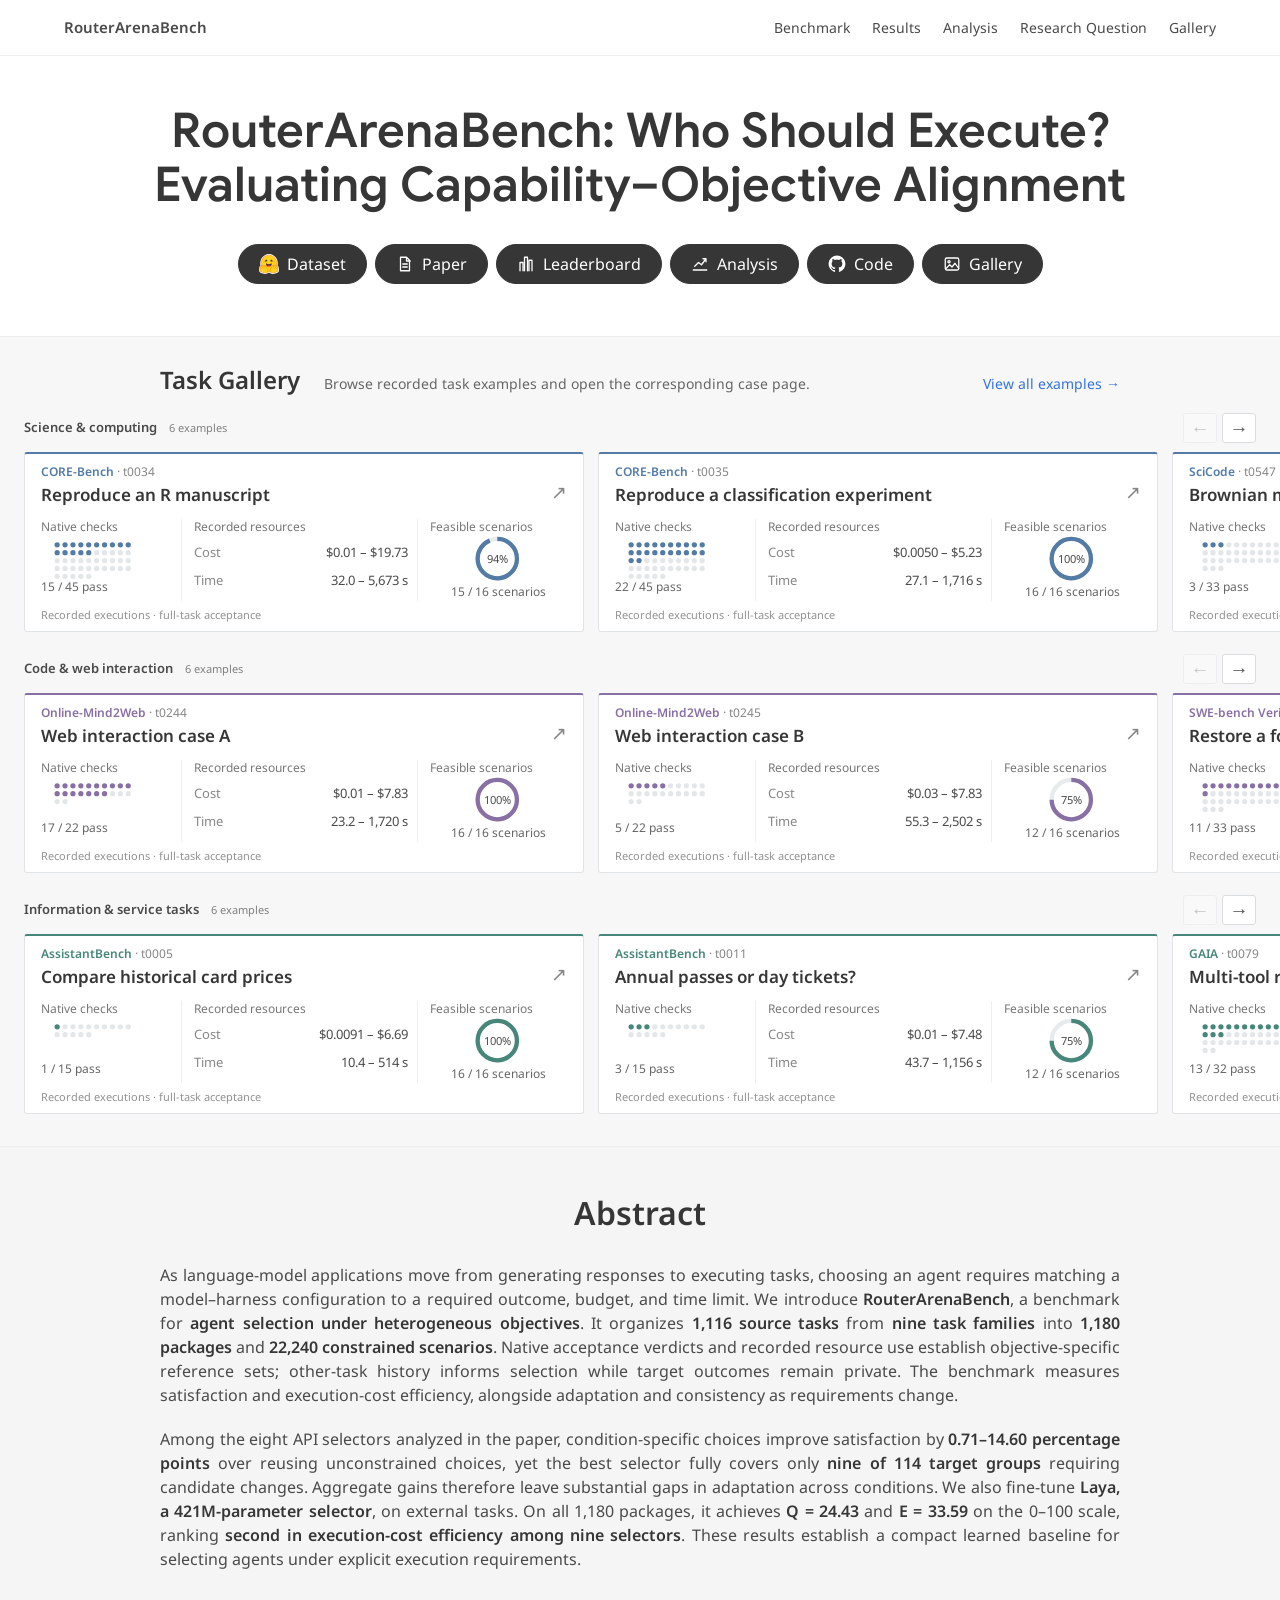
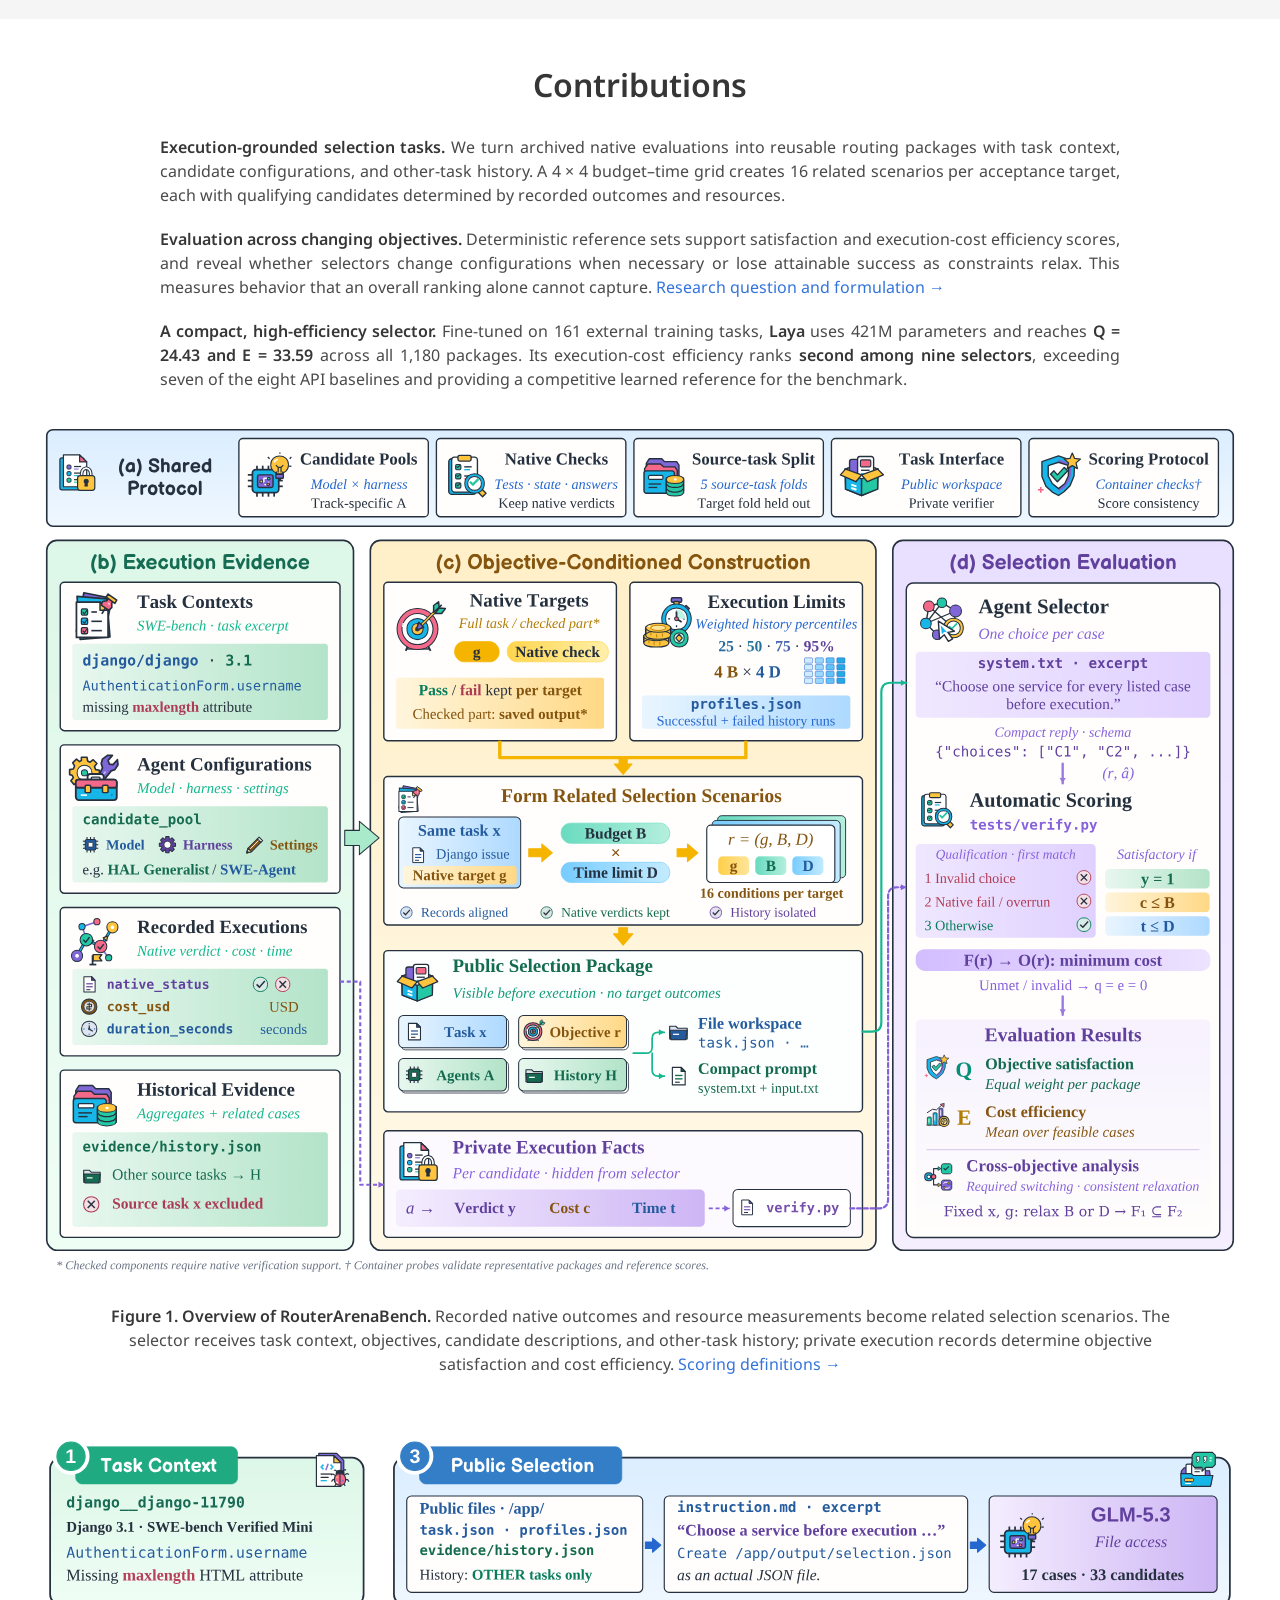
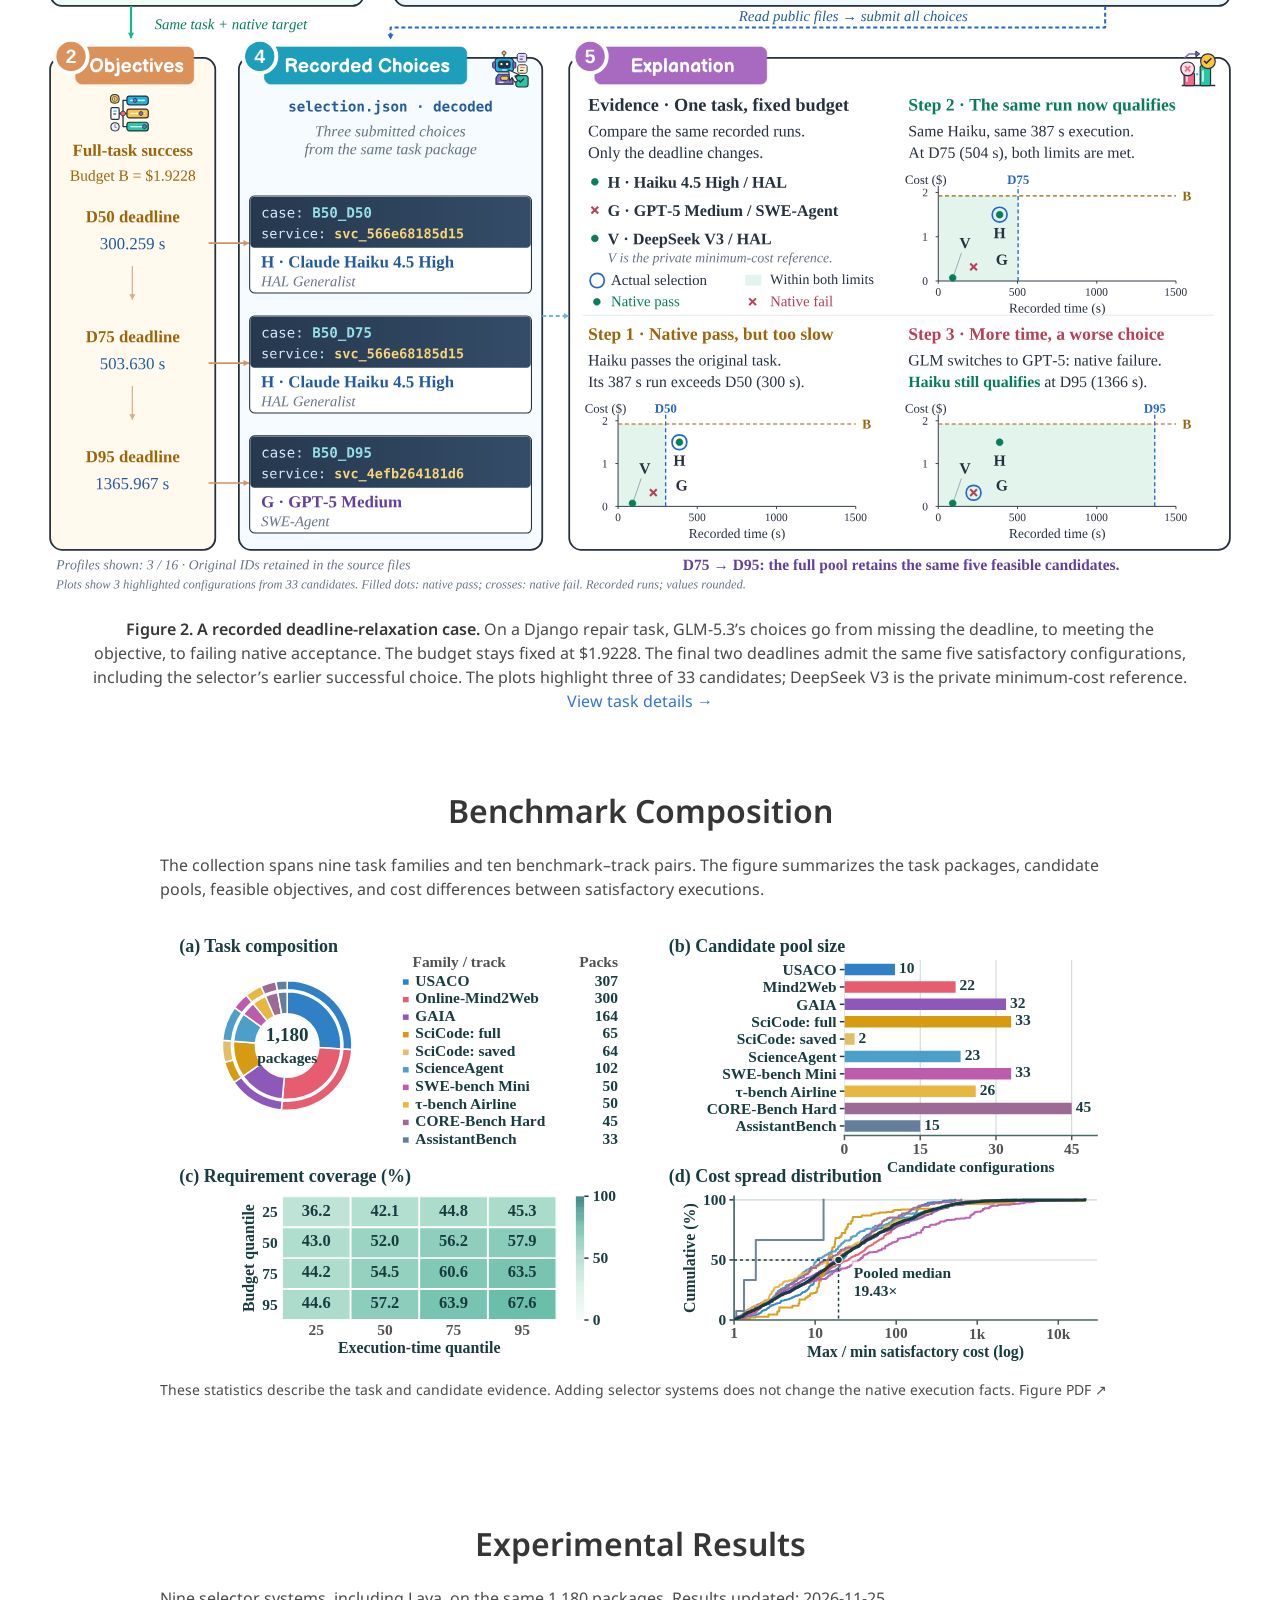
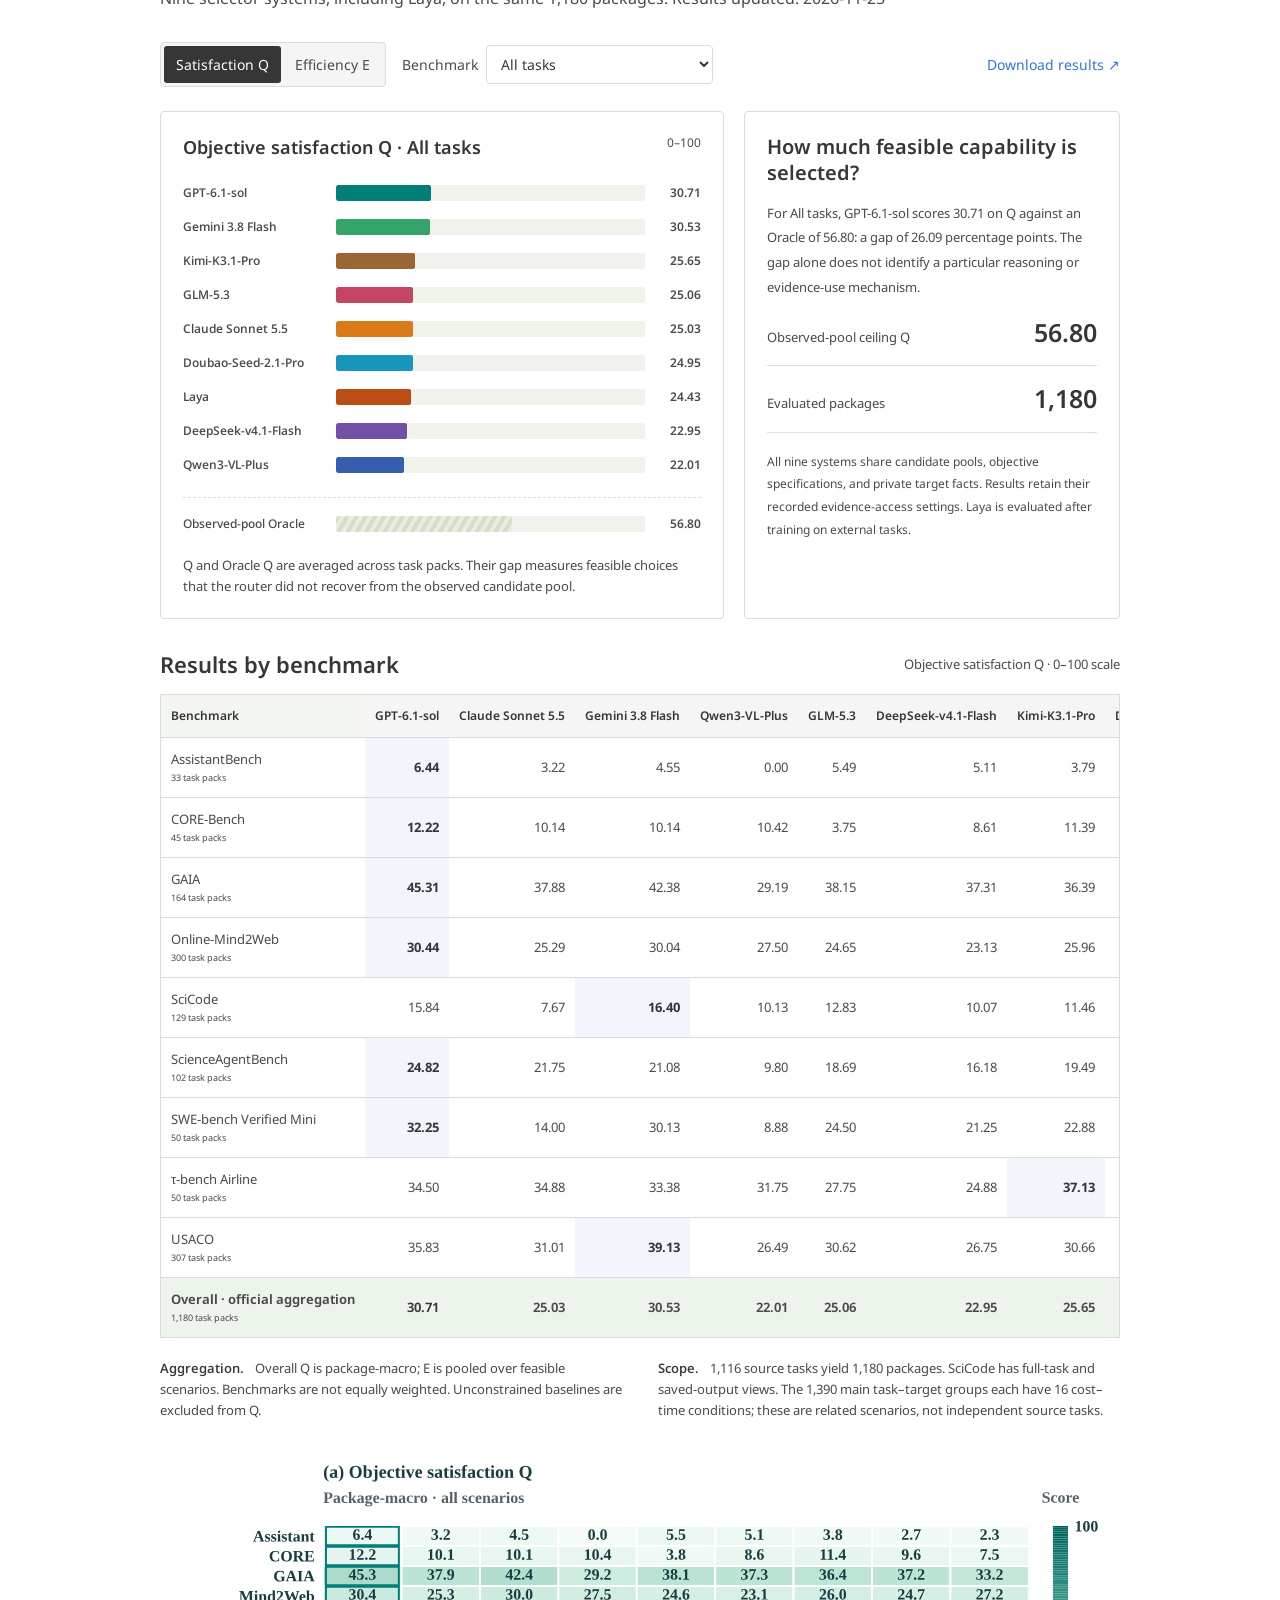
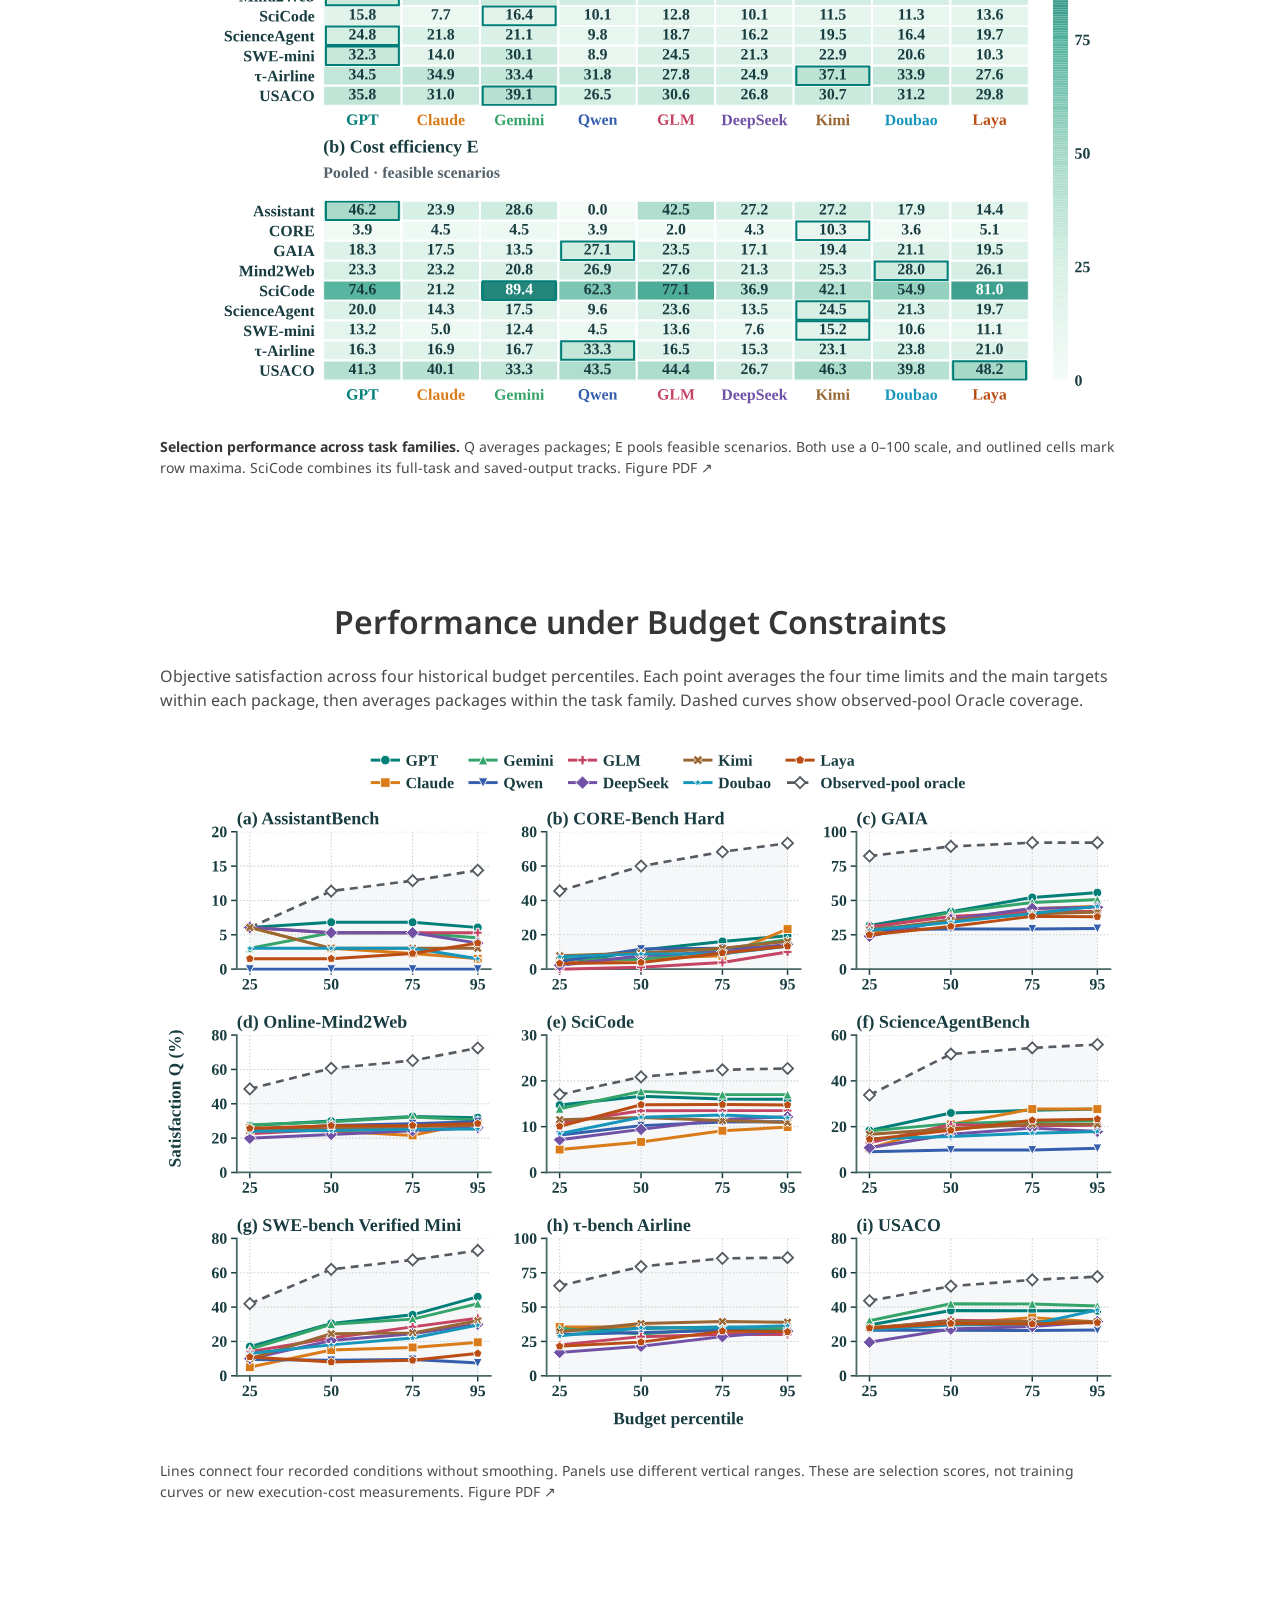
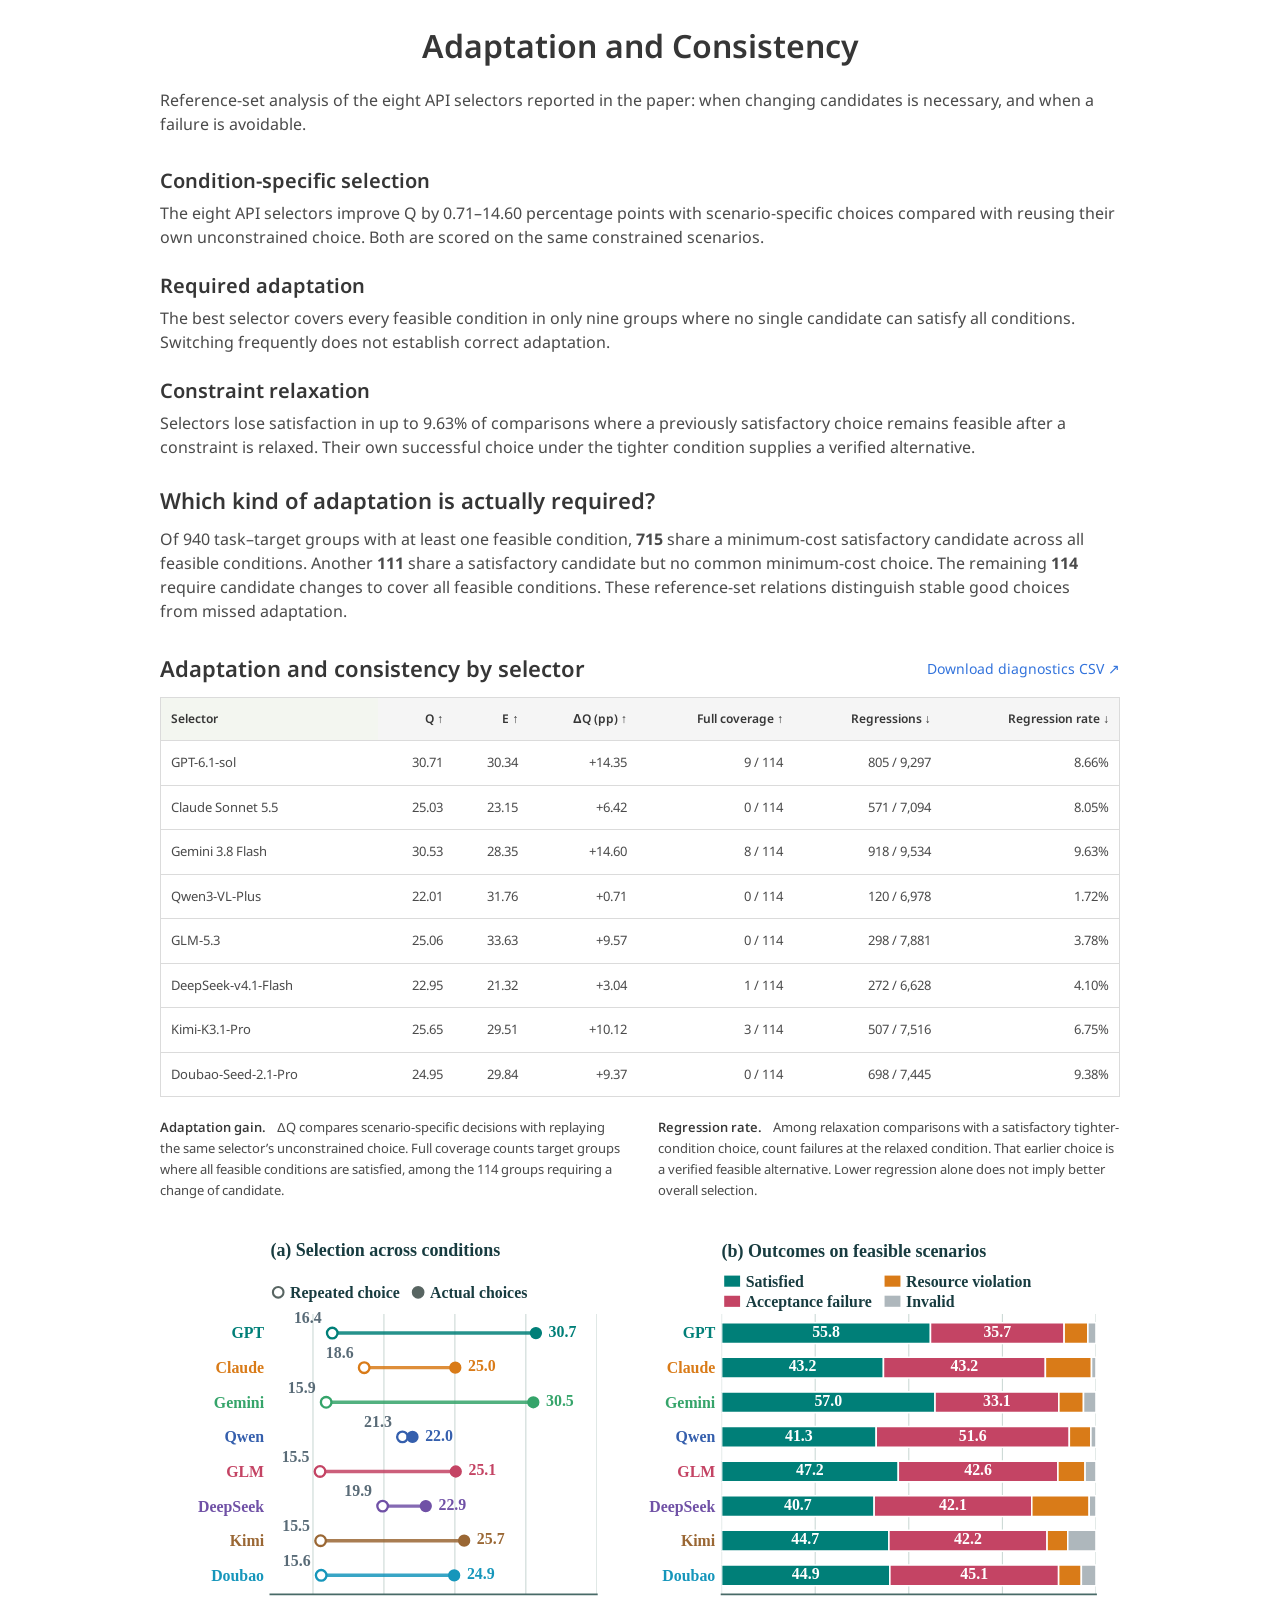
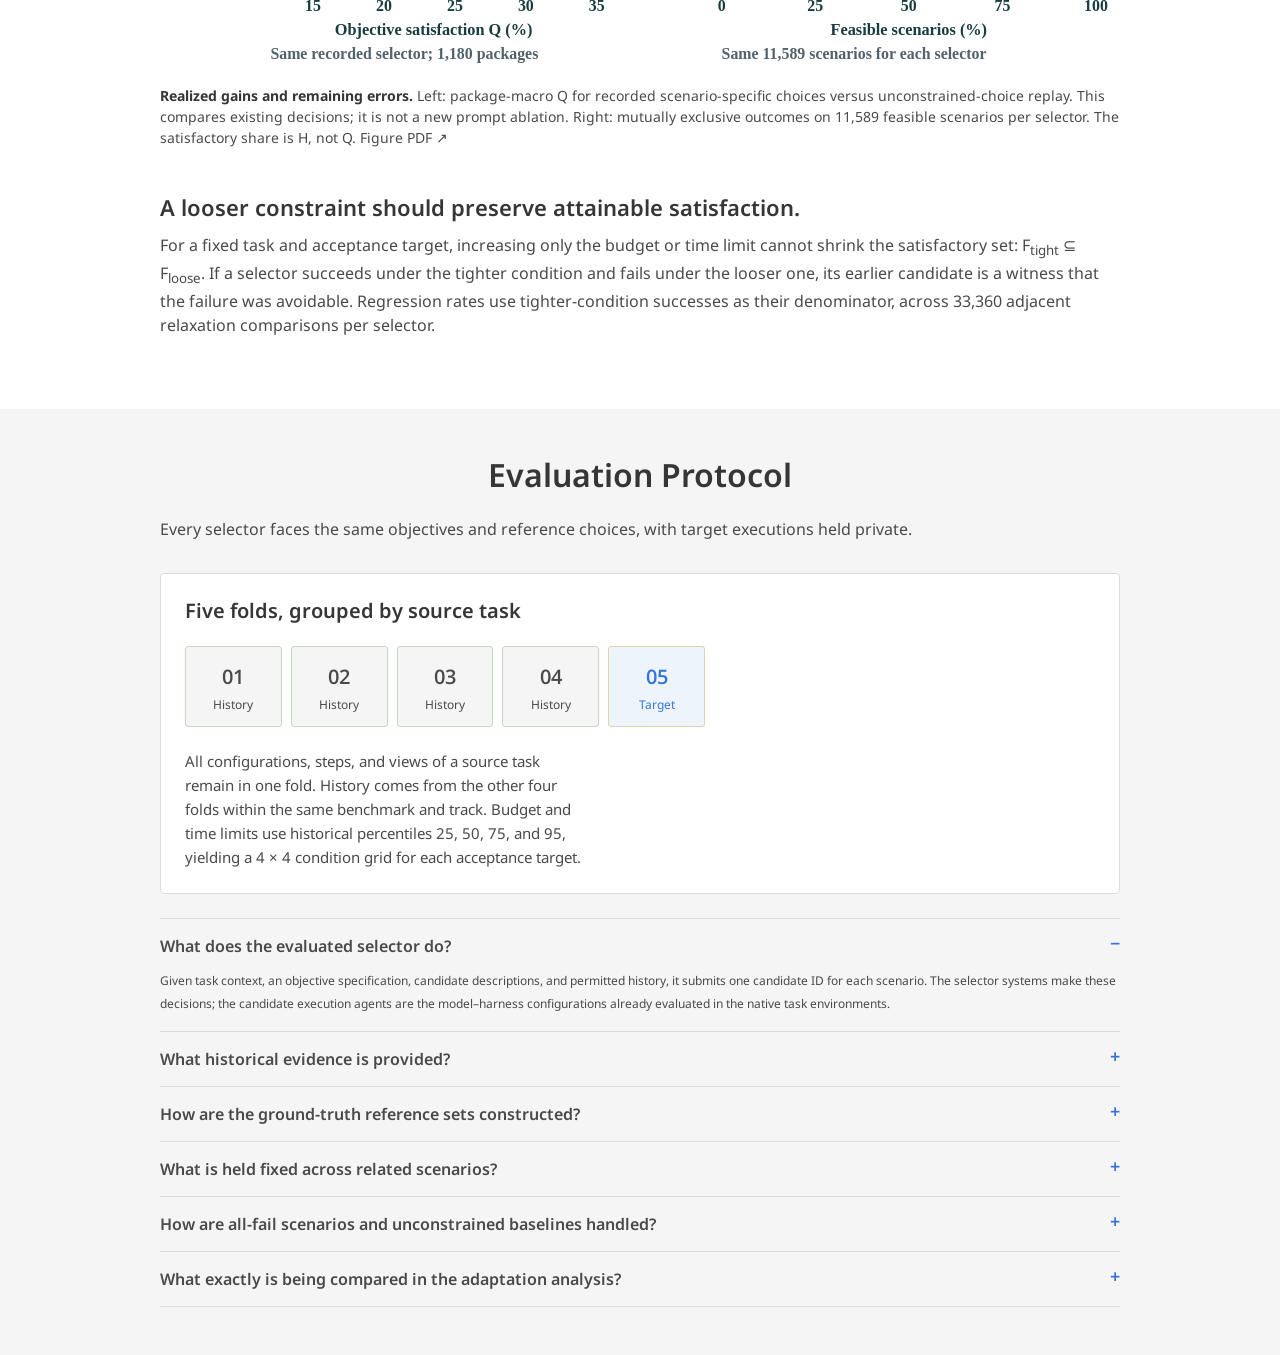
==== commit a15de17c: "Rename website to RouterArenaBench and summarize Laya contribution" ====
--- a/index.html
+++ b/index.html
@@ -4,12 +4,12 @@
   <meta charset="utf-8">
   <meta name="viewport" content="width=device-width, initial-scale=1">
   <meta name="theme-color" content="#ffffff">
-  <meta name="description" content="AgentSelectionBench evaluates capability–objective alignment in agent selection: native execution evidence, explicit acceptance targets and resource constraints, and evaluation of satisfaction, efficiency, adaptation, and consistency, with main results for nine selector systems.">
+  <meta name="description" content="RouterArenaBench evaluates capability–objective alignment in agent selection: native execution evidence, explicit acceptance targets and resource constraints, and evaluation of satisfaction, efficiency, adaptation, and consistency, with main results for nine selector systems.">
   <link rel="canonical" href="https://chansl-lucky.github.io/agent-selection-benchmark/">
   <meta property="og:type" content="website">
-  <meta property="og:title" content="AgentSelectionBench: Who Should Execute? Evaluating Capability–Objective Alignment">
+  <meta property="og:title" content="RouterArenaBench: Who Should Execute? Evaluating Capability–Objective Alignment">
   <meta property="og:description" content="Nine selectors. Nine task families. Execution-grounded evaluation of objective satisfaction, cost efficiency, adaptation, and consistency.">
-  <title>AgentSelectionBench: Who Should Execute? Evaluating Capability–Objective Alignment</title>
+  <title>RouterArenaBench: Who Should Execute? Evaluating Capability–Objective Alignment</title>
   <link rel="icon" href="assets/favicon.svg" type="image/svg+xml">
   <link rel="stylesheet" href="styles.css">
   <link rel="stylesheet" href="academic.css">
@@ -19,13 +19,13 @@
 <body>
   <a class="skip-link" href="#main">Skip to content</a>
   <header class="site-header">
-    <a class="brand" href="./">AgentSelectionBench</a>
+    <a class="brand" href="./">RouterArenaBench</a>
     <nav aria-label="Main navigation"><a href="#framework">Benchmark</a><a href="#results">Results</a><a href="#analysis">Analysis</a><a href="research.html">Research Question</a><a href="gallery.html">Gallery</a></nav>
     <button class="menu-toggle" aria-label="Open navigation" aria-expanded="false"><span></span><span></span></button>
   </header>
   <main id="main">
     <section class="hero" id="top" aria-labelledby="hero-title">
-      <h1 id="hero-title">AgentSelectionBench: Who Should Execute?<br>Evaluating Capability–Objective Alignment</h1>
+      <h1 id="hero-title">RouterArenaBench: Who Should Execute?<br>Evaluating Capability–Objective Alignment</h1>
       <div class="resource-pills" aria-label="Project resources">
         <a class="pill" href="https://huggingface.co/datasets/PeterChan66/agent-selection-benchmark" target="_blank" rel="noopener"><img src="assets/huggingface.svg" alt="" width="20" height="20"> Dataset</a>
         <a class="pill" href="assets/paper.pdf?v=5d1f99cc" target="_blank" rel="noopener"><svg viewBox="0 0 24 24" aria-hidden="true" fill="none" stroke="currentColor" stroke-width="1.7" stroke-linecap="round" stroke-linejoin="round"><path d="M6 3h8l4 4v14H6zM14 3v5h5M9 12h6M9 16h6"/></svg> Paper</a>
@@ -42,16 +42,17 @@
     <section class="abstract-section" id="abstract" aria-labelledby="abstract-title">
       <div class="wrap prose">
         <h2 id="abstract-title">Abstract</h2>
-        <p>Language-model applications have expanded from generating responses to executing tasks through tools and agent harnesses. This broadens selection from choosing a model to choosing an execution configuration whose suitability depends on the required outcome and execution conditions. We introduce AgentSelectionBench, a benchmark for <strong>agent selection under heterogeneous objectives</strong>, connecting these specifications to verifiable execution evidence. Recorded native acceptance results and resource measurements determine which candidates qualify and how economically they do so.</p>
-        <p>The benchmark organizes <strong>1,116 source tasks</strong> from <strong>nine task families</strong> into <strong>1,180 packages</strong> and <strong>22,240 constrained scenarios</strong>, with historical evidence separated from target outcomes. It evaluates objective satisfaction and cost efficiency, and uses relations between qualifying candidate sets to assess adaptation across conditions. Across the eight API selector systems reported in the paper, satisfaction and efficiency yield different rankings. Condition-specific choices improve satisfaction by <strong>0.71–14.60 percentage points</strong> over reusing unconstrained choices, yet the best selector fully covers only <strong>nine of 114 target groups</strong> requiring candidate changes across feasible conditions. These results identify a gap between benefiting from execution conditions in aggregate and selecting appropriately throughout their variation, extending agent selection evaluation beyond an overall performance ranking.</p>
+        <p>As language-model applications move from generating responses to executing tasks, choosing an agent requires matching a model–harness configuration to a required outcome, budget, and time limit. We introduce <strong>RouterArenaBench</strong>, a benchmark for <strong>agent selection under heterogeneous objectives</strong>. It organizes <strong>1,116 source tasks</strong> from <strong>nine task families</strong> into <strong>1,180 packages</strong> and <strong>22,240 constrained scenarios</strong>. Native acceptance verdicts and recorded resource use establish objective-specific reference sets; other-task history informs selection while target outcomes remain private. The benchmark measures satisfaction and execution-cost efficiency, alongside adaptation and consistency as requirements change.</p>
+        <p>Among the eight API selectors analyzed in the paper, condition-specific choices improve satisfaction by <strong>0.71–14.60 percentage points</strong> over reusing unconstrained choices, yet the best selector fully covers only <strong>nine of 114 target groups</strong> requiring candidate changes. Aggregate gains therefore leave substantial gaps in adaptation across conditions. We also fine-tune <strong>Laya, a 421M-parameter selector</strong>, on external tasks. On all 1,180 packages, it achieves <strong>Q = 24.43</strong> and <strong>E = 33.59</strong> on the 0–100 scale, ranking <strong>second in execution-cost efficiency among nine selectors</strong>. These results establish a compact learned baseline for selecting agents under explicit execution requirements.</p>
       </div>
     </section>
     <section class="framework-section" id="framework" aria-labelledby="framework-title">
       <div class="wrap">
-        <div class="section-heading"><h2 id="framework-title">The Benchmark</h2></div>
-        <div class="benchmark-description prose">
-          <p>The benchmark evaluates the choice of an executable model–harness configuration for a specified outcome, budget, and time limit. Each package brings together a task, candidate configurations, and historical evidence from other tasks. Native acceptance verdicts and recorded resource use establish which choices satisfy each objective.</p>
-          <p>A 4 × 4 budget–time grid creates 16 related conditions per acceptance target. This allows us to measure satisfaction and cost efficiency, then examine whether choices adapt when necessary and preserve success as constraints relax. <a href="research.html">Research question and formulation →</a></p>
+        <div class="section-heading"><h2 id="framework-title">Contributions</h2></div>
+        <div class="benchmark-description prose" id="contributions">
+          <p><strong>Execution-grounded selection tasks.</strong> We turn archived native evaluations into reusable routing packages with task context, candidate configurations, and other-task history. A 4 × 4 budget–time grid creates 16 related scenarios per acceptance target, each with qualifying candidates determined by recorded outcomes and resources.</p>
+          <p><strong>Evaluation across changing objectives.</strong> Deterministic reference sets support satisfaction and execution-cost efficiency scores, and reveal whether selectors change configurations when necessary or lose attainable success as constraints relax. This measures behavior that an overall ranking alone cannot capture. <a href="research.html">Research question and formulation →</a></p>
+          <p><strong>A compact, high-efficiency selector.</strong> Fine-tuned on 161 external training tasks, <strong>Laya</strong> uses 421M parameters and reaches <strong>Q = 24.43 and E = 33.59</strong> across all 1,180 packages. Its execution-cost efficiency ranks <strong>second among nine selectors</strong>, exceeding seven of the eight API baselines and providing a competitive learned reference for the benchmark.</p>
         </div>
       </div>
       <div class="figure-sequence">
@@ -60,7 +61,7 @@
             <img src="assets/framework.svg?v=3531a34d" alt="Benchmark workflow from recorded native executions to objective-conditioned task packages, public selector inputs, private reference sets, and evaluation of satisfaction, efficiency, and cross-objective consistency." width="2400" height="1725" loading="lazy">
             <span>Enlarge ↗</span>
           </button>
-          <figcaption id="framework-caption"><strong>Figure 1. Overview of AgentSelectionBench.</strong> Recorded native outcomes and resource measurements become related selection scenarios. The selector receives task context, objectives, candidate descriptions, and other-task history; private execution records determine objective satisfaction and cost efficiency. <a href="research.html#scoring">Scoring definitions →</a></figcaption>
+          <figcaption id="framework-caption"><strong>Figure 1. Overview of RouterArenaBench.</strong> Recorded native outcomes and resource measurements become related selection scenarios. The selector receives task context, objectives, candidate descriptions, and other-task history; private execution records determine objective satisfaction and cost efficiency. <a href="research.html#scoring">Scoring definitions →</a></figcaption>
         </figure>
         <figure class="framework-figure overview-figure" id="case-study" aria-labelledby="case-study-caption">
           <button class="image-zoom" data-image="assets/case_study.svg" data-pdf="assets/case_study.pdf" data-title="Django deadline-relaxation case study" aria-label="Enlarge the Django case study">
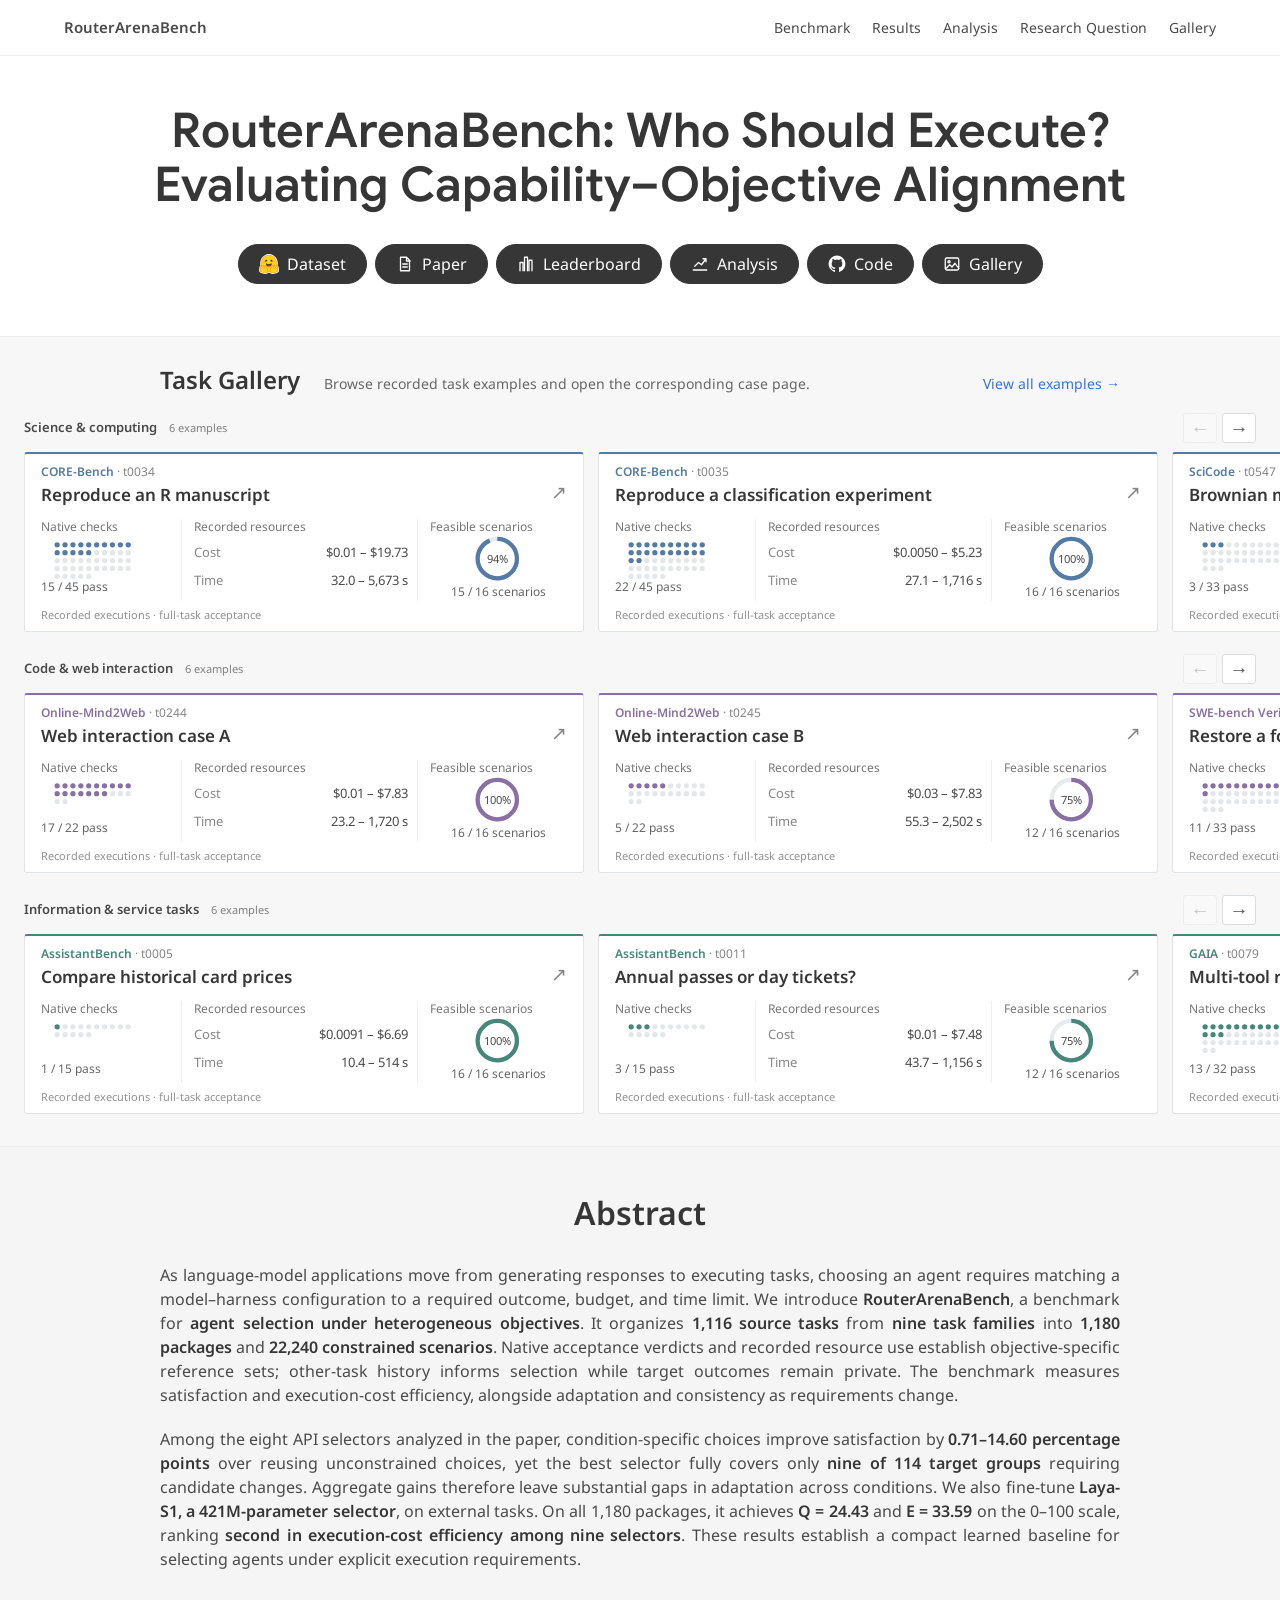
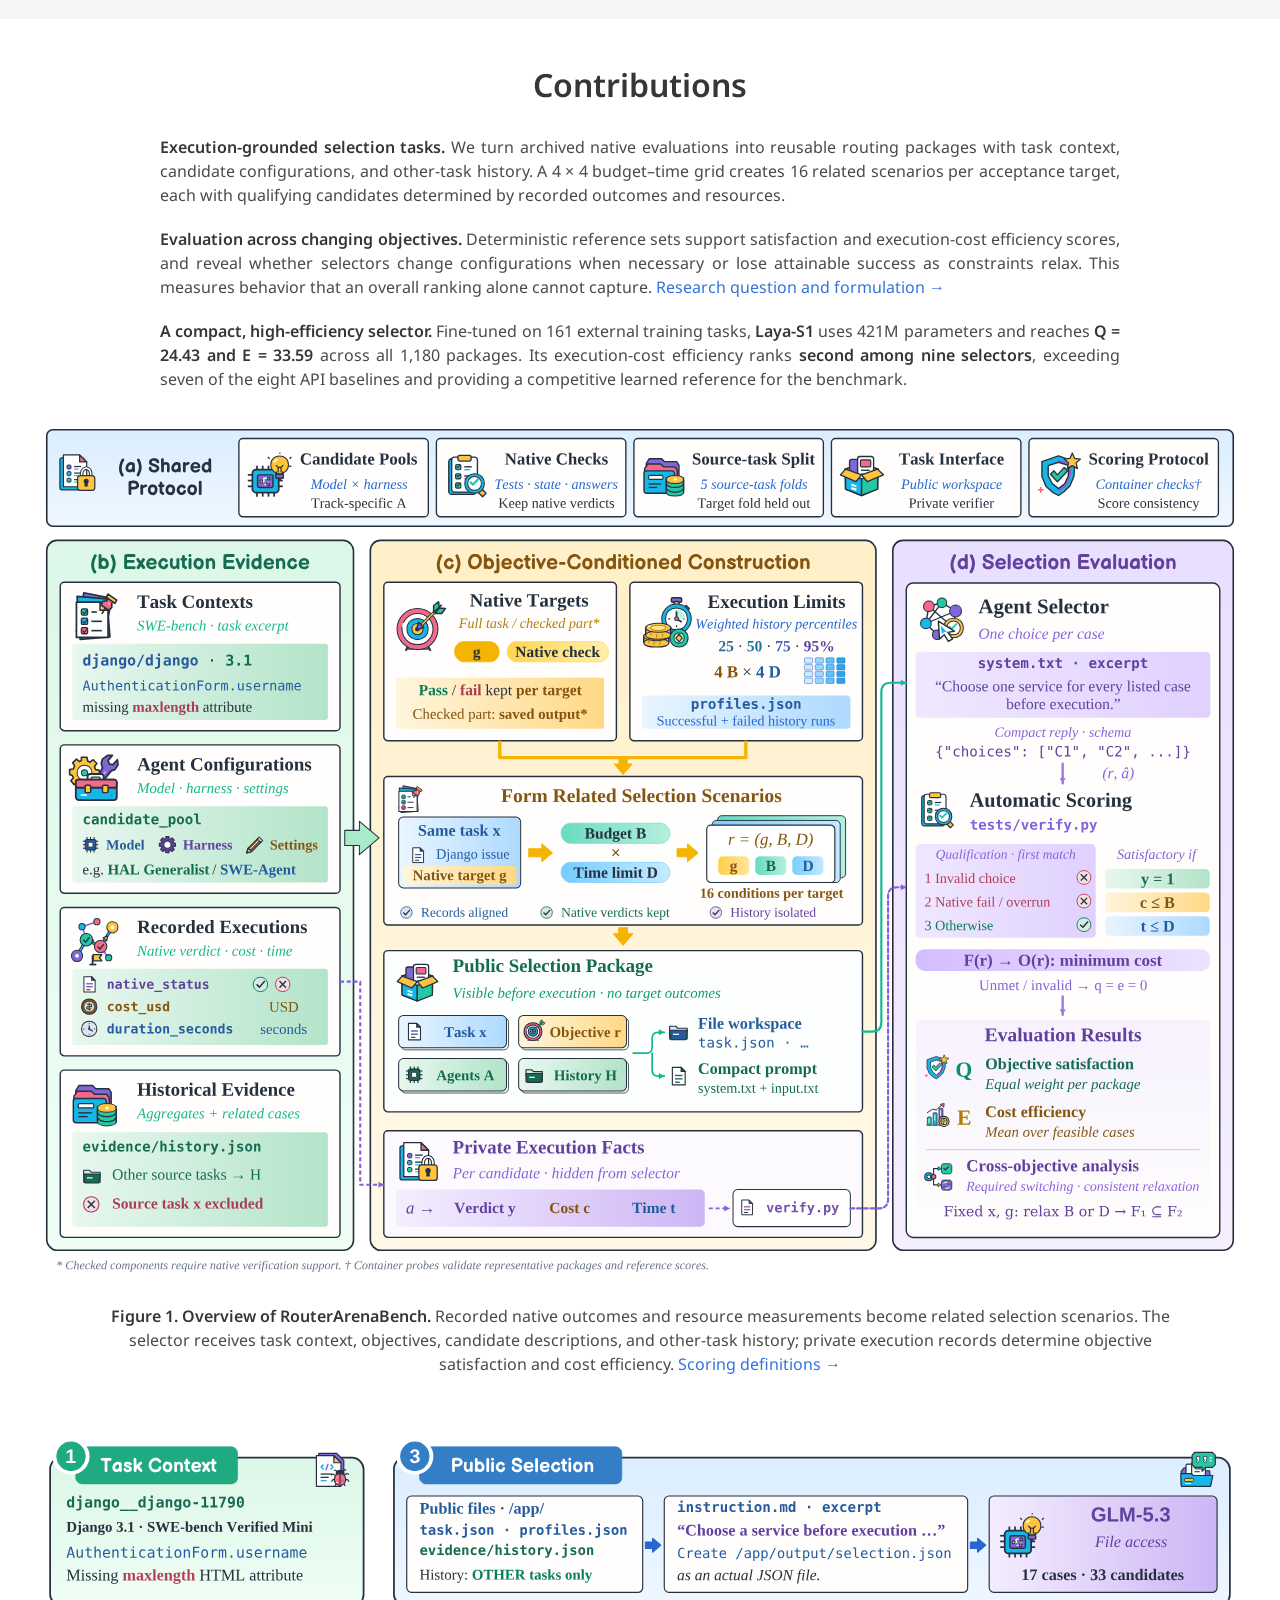
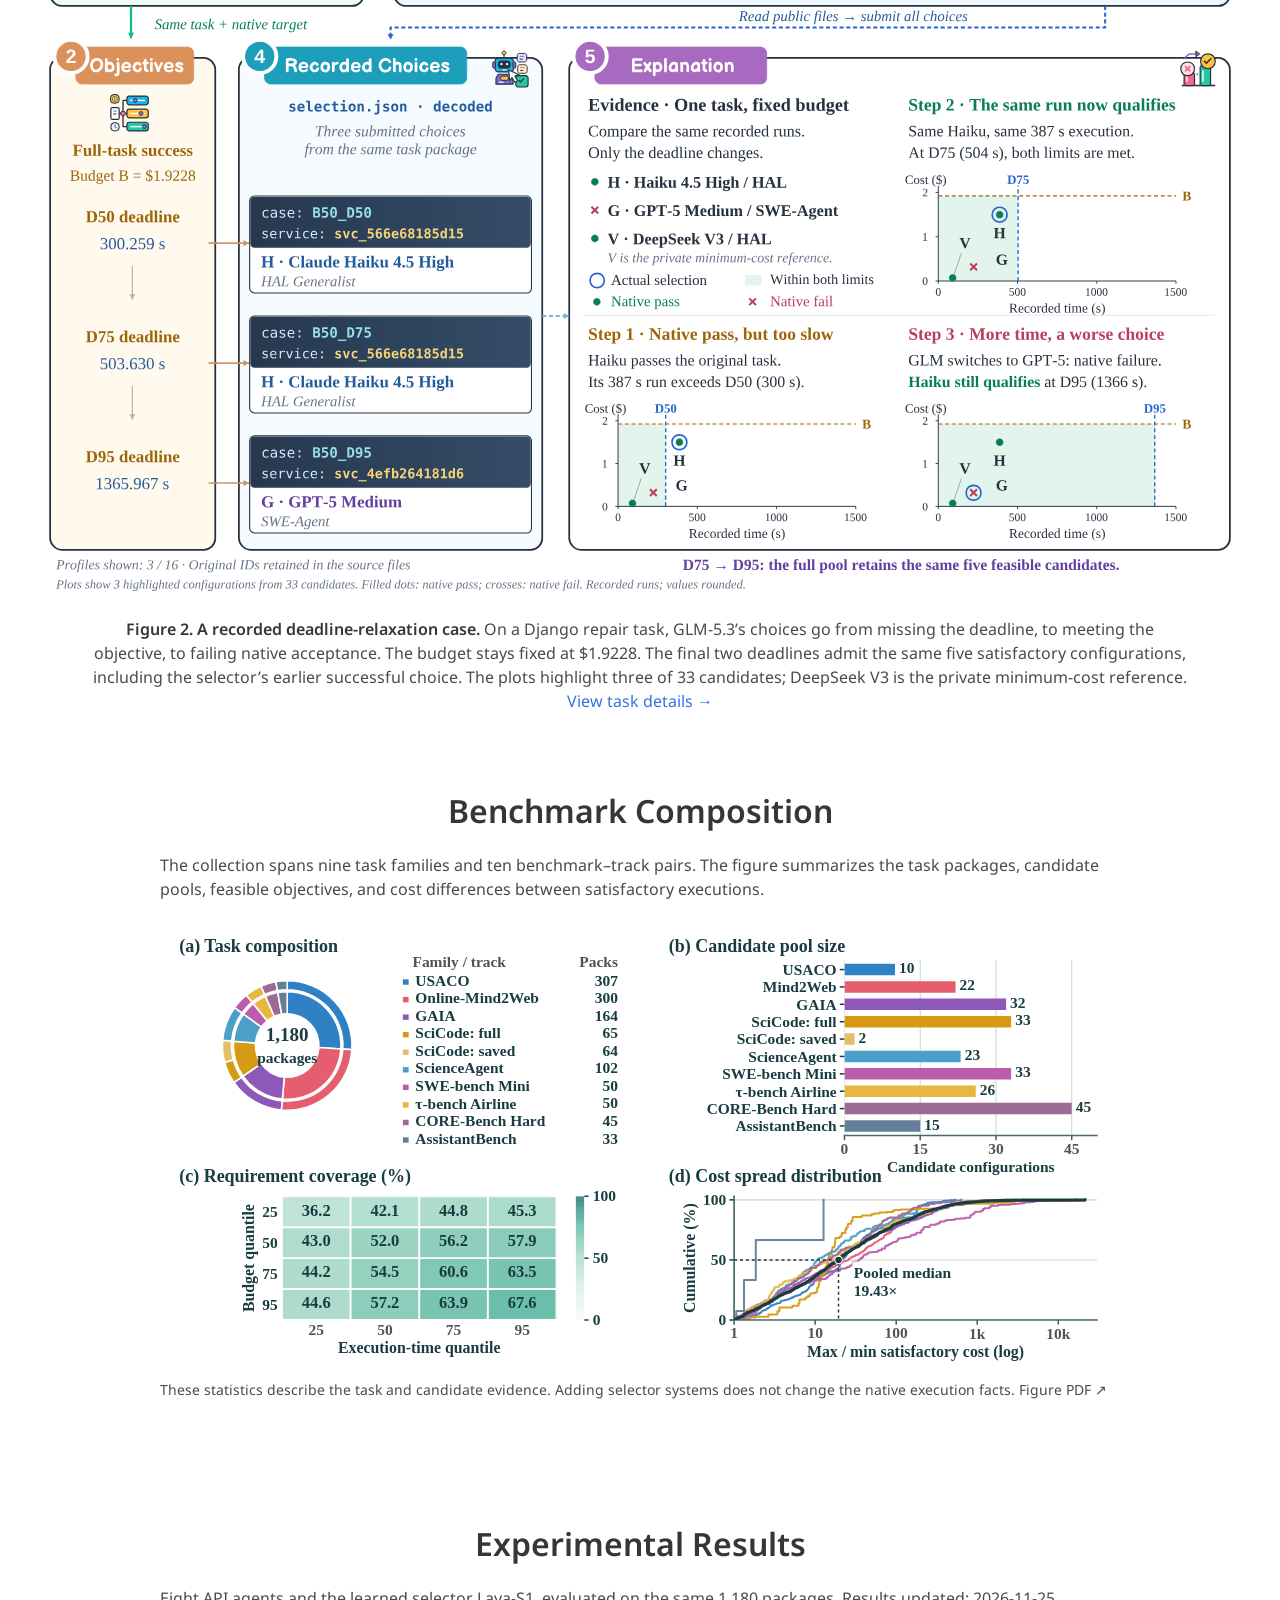
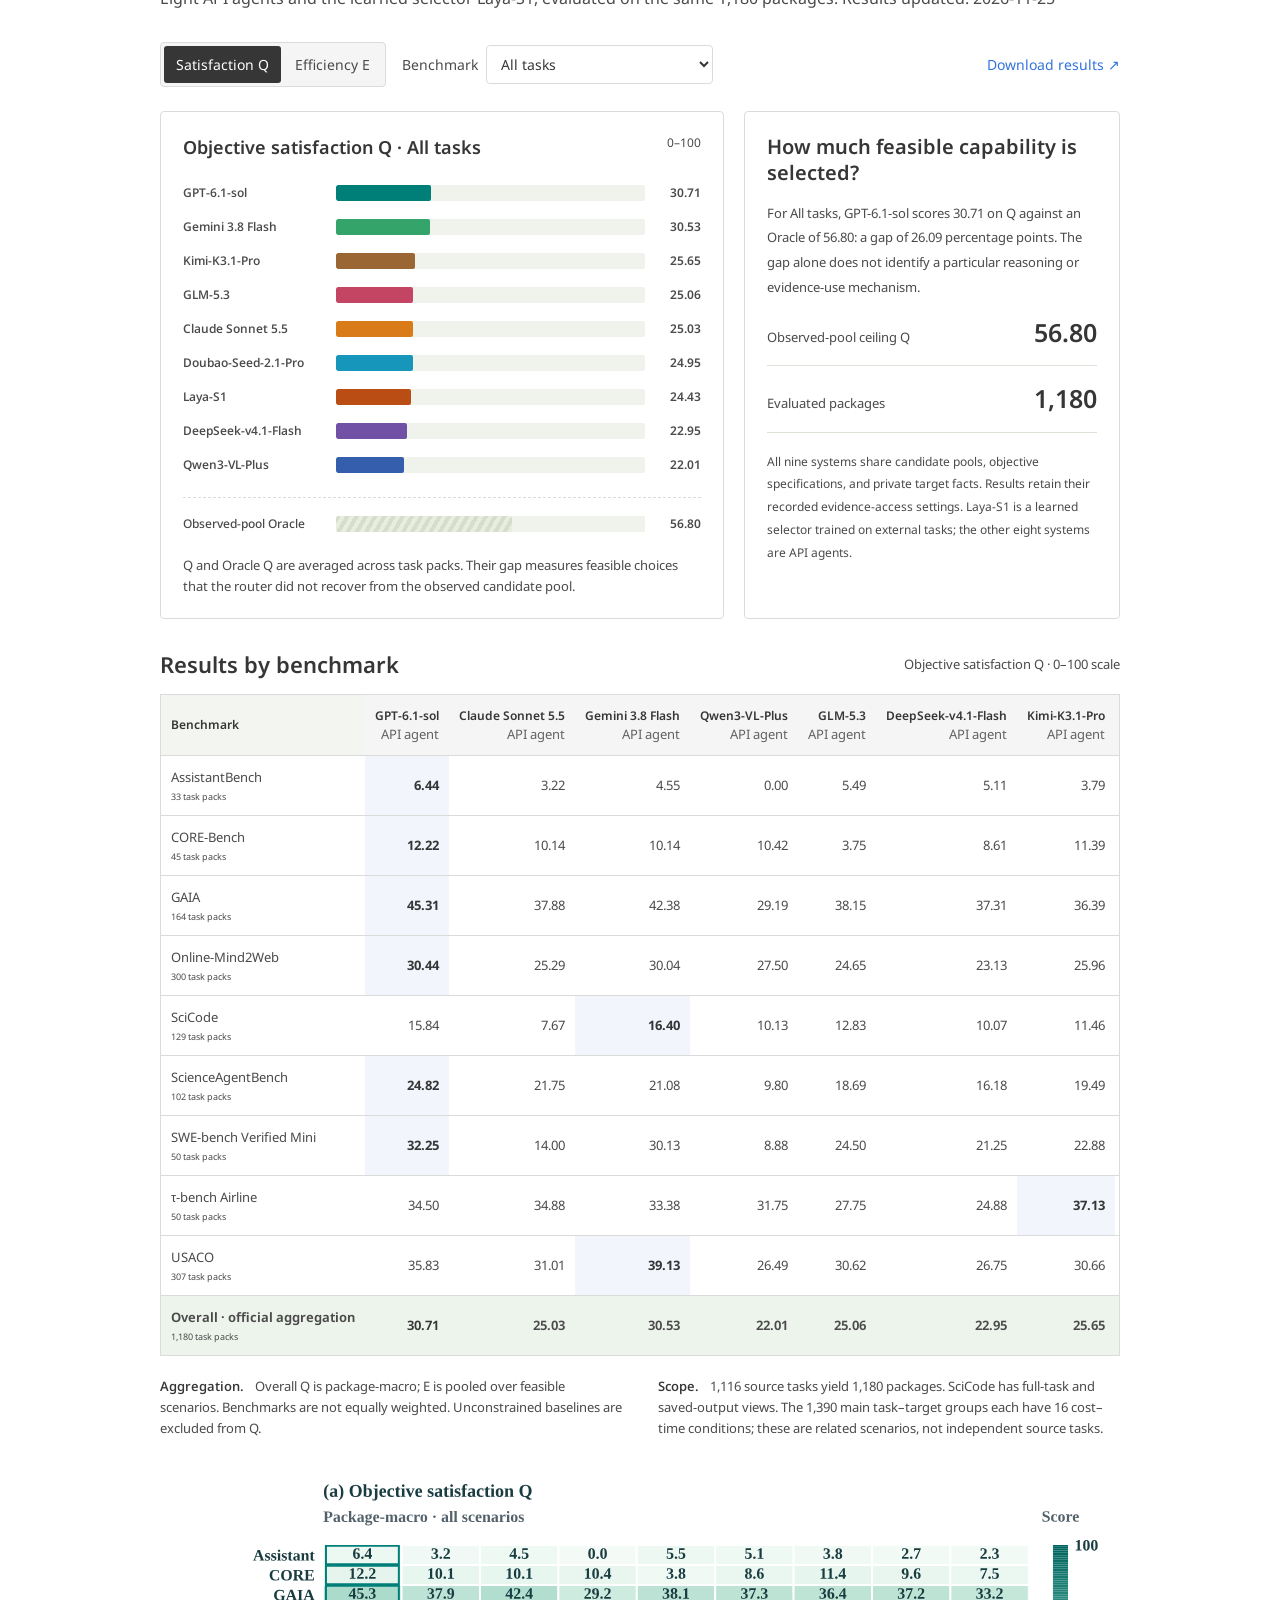
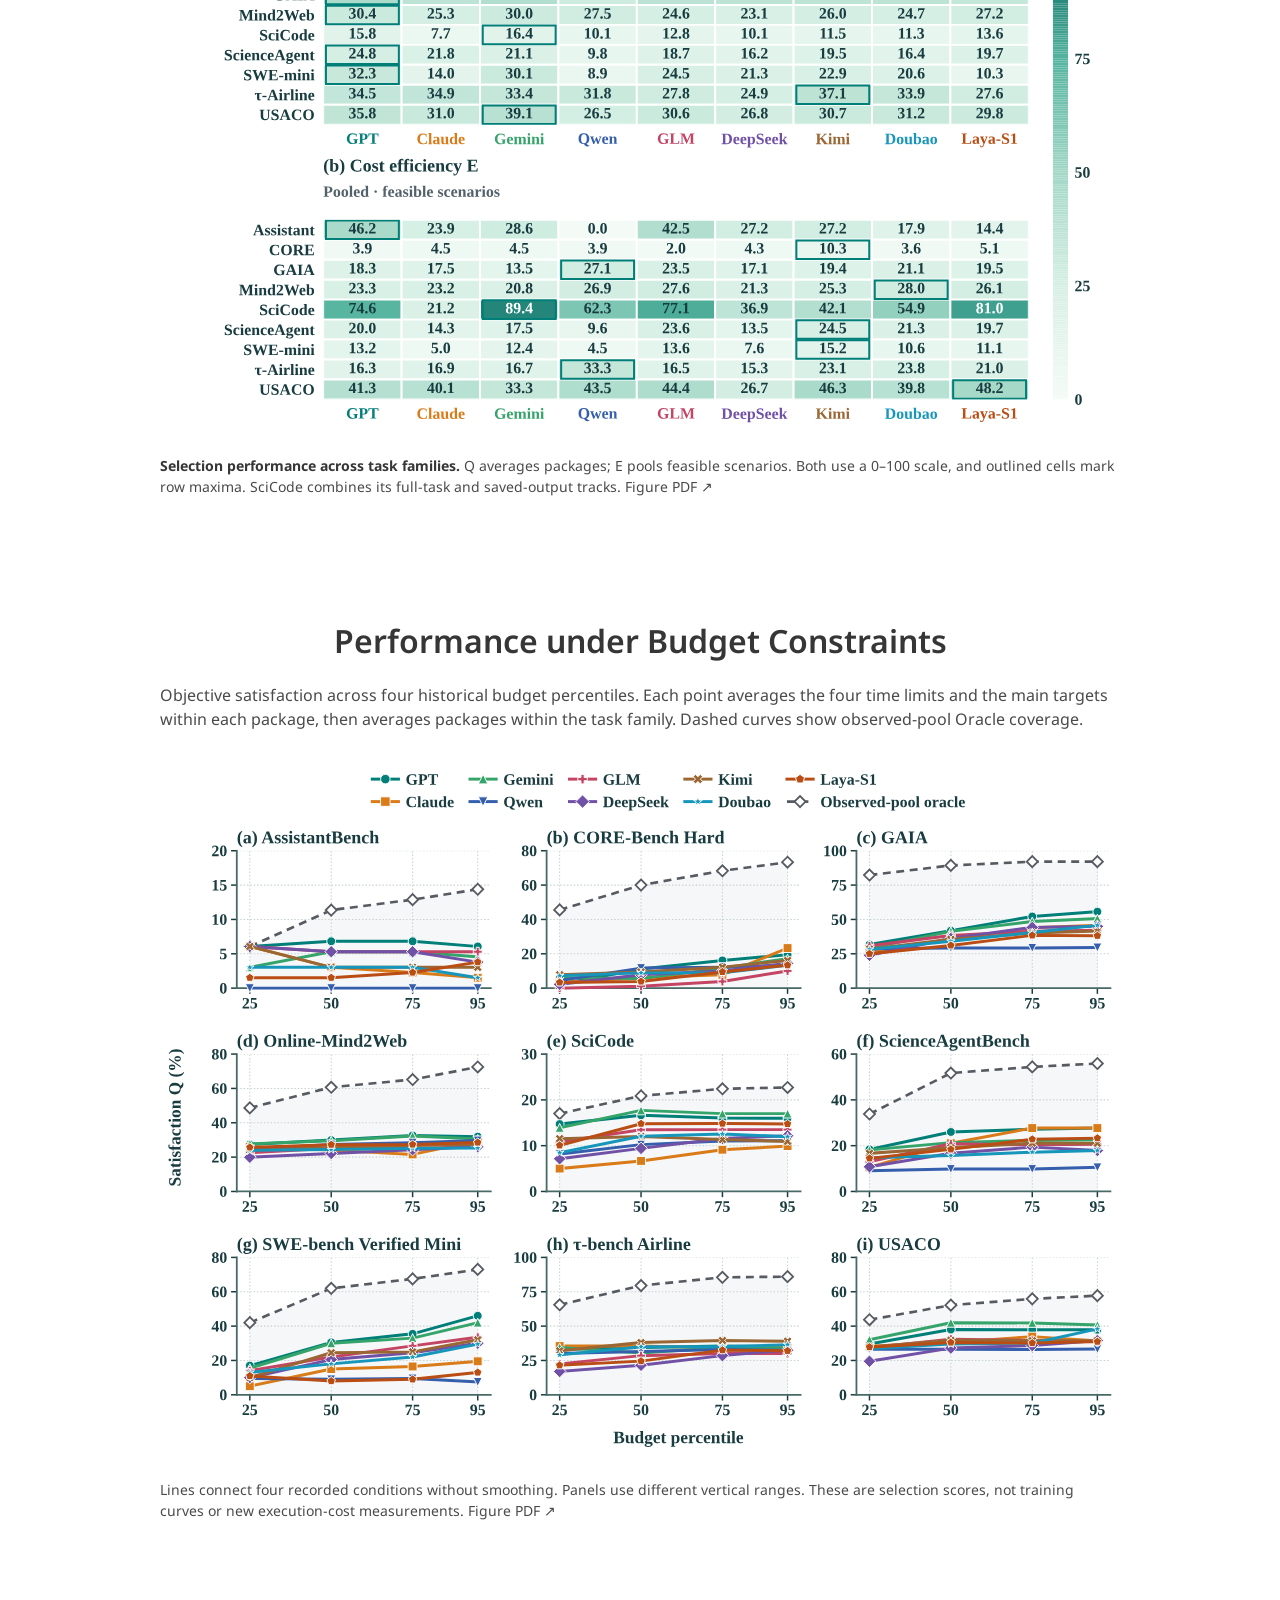
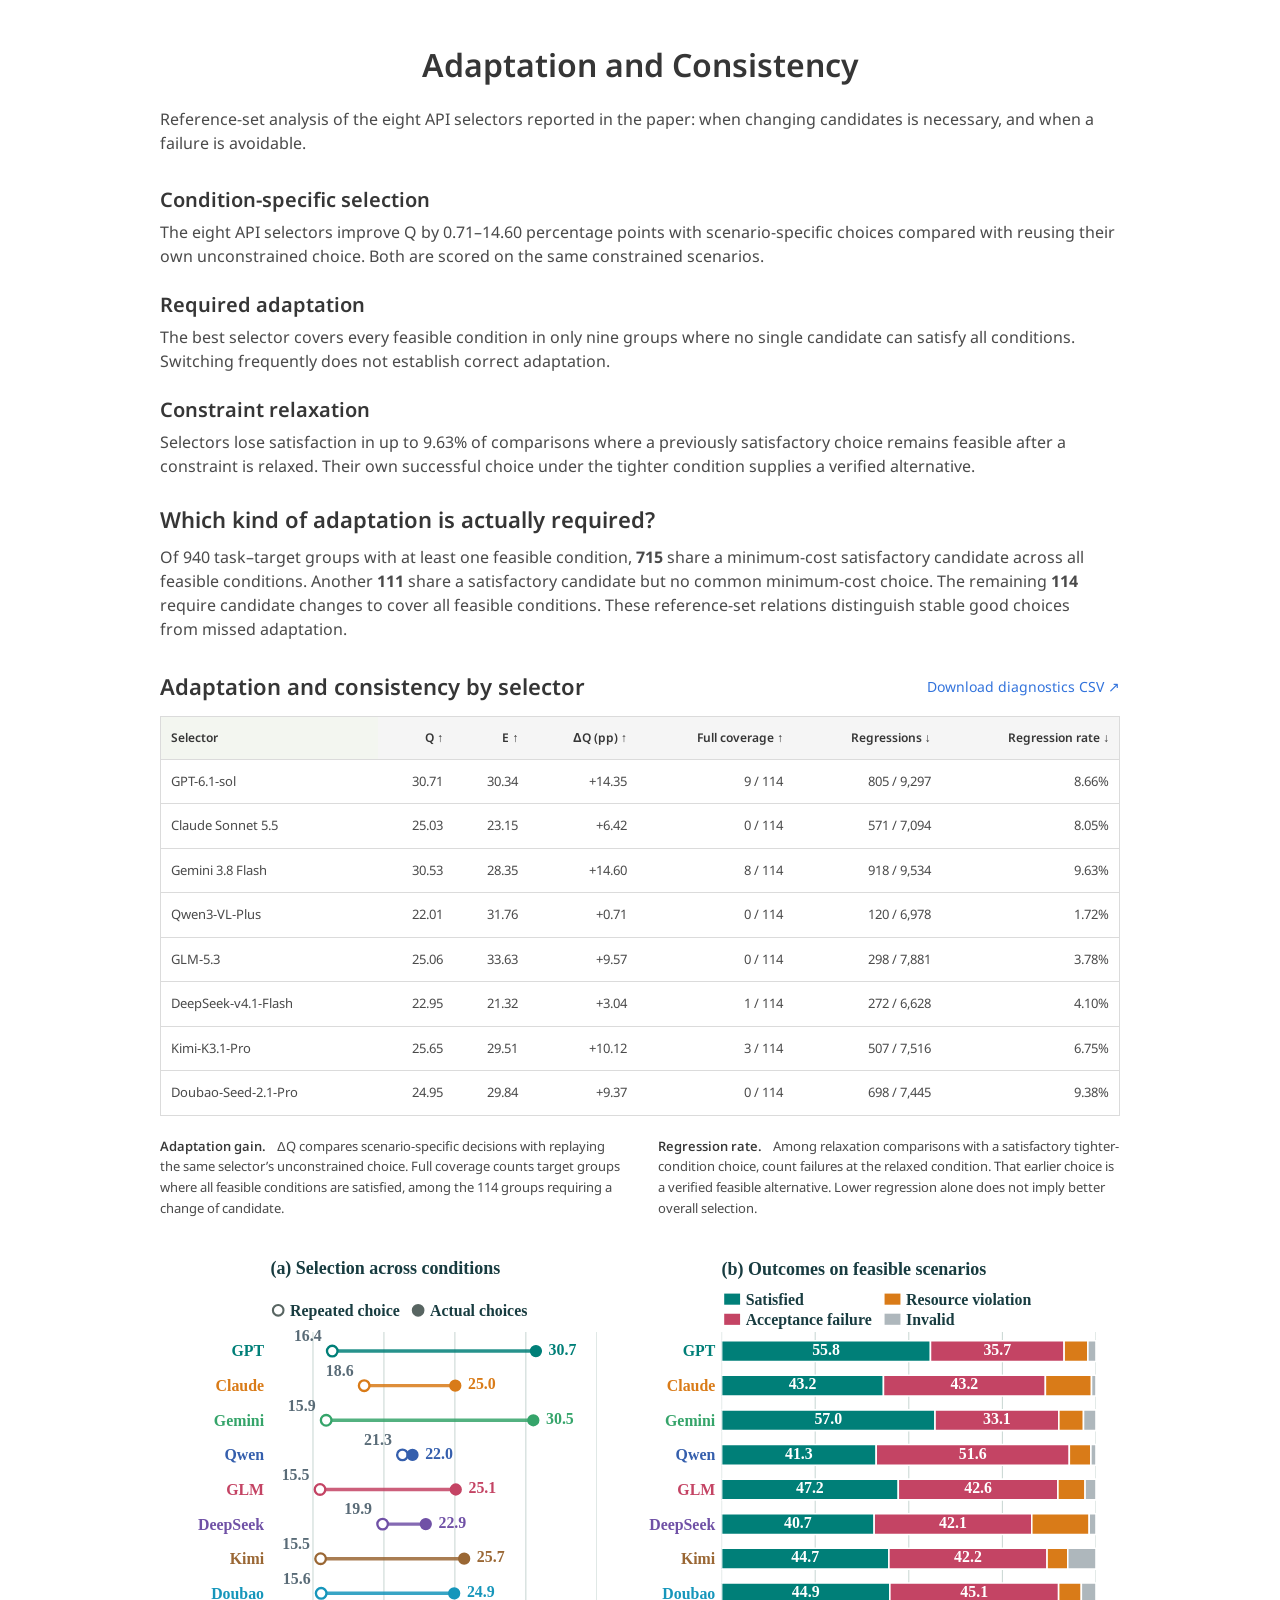
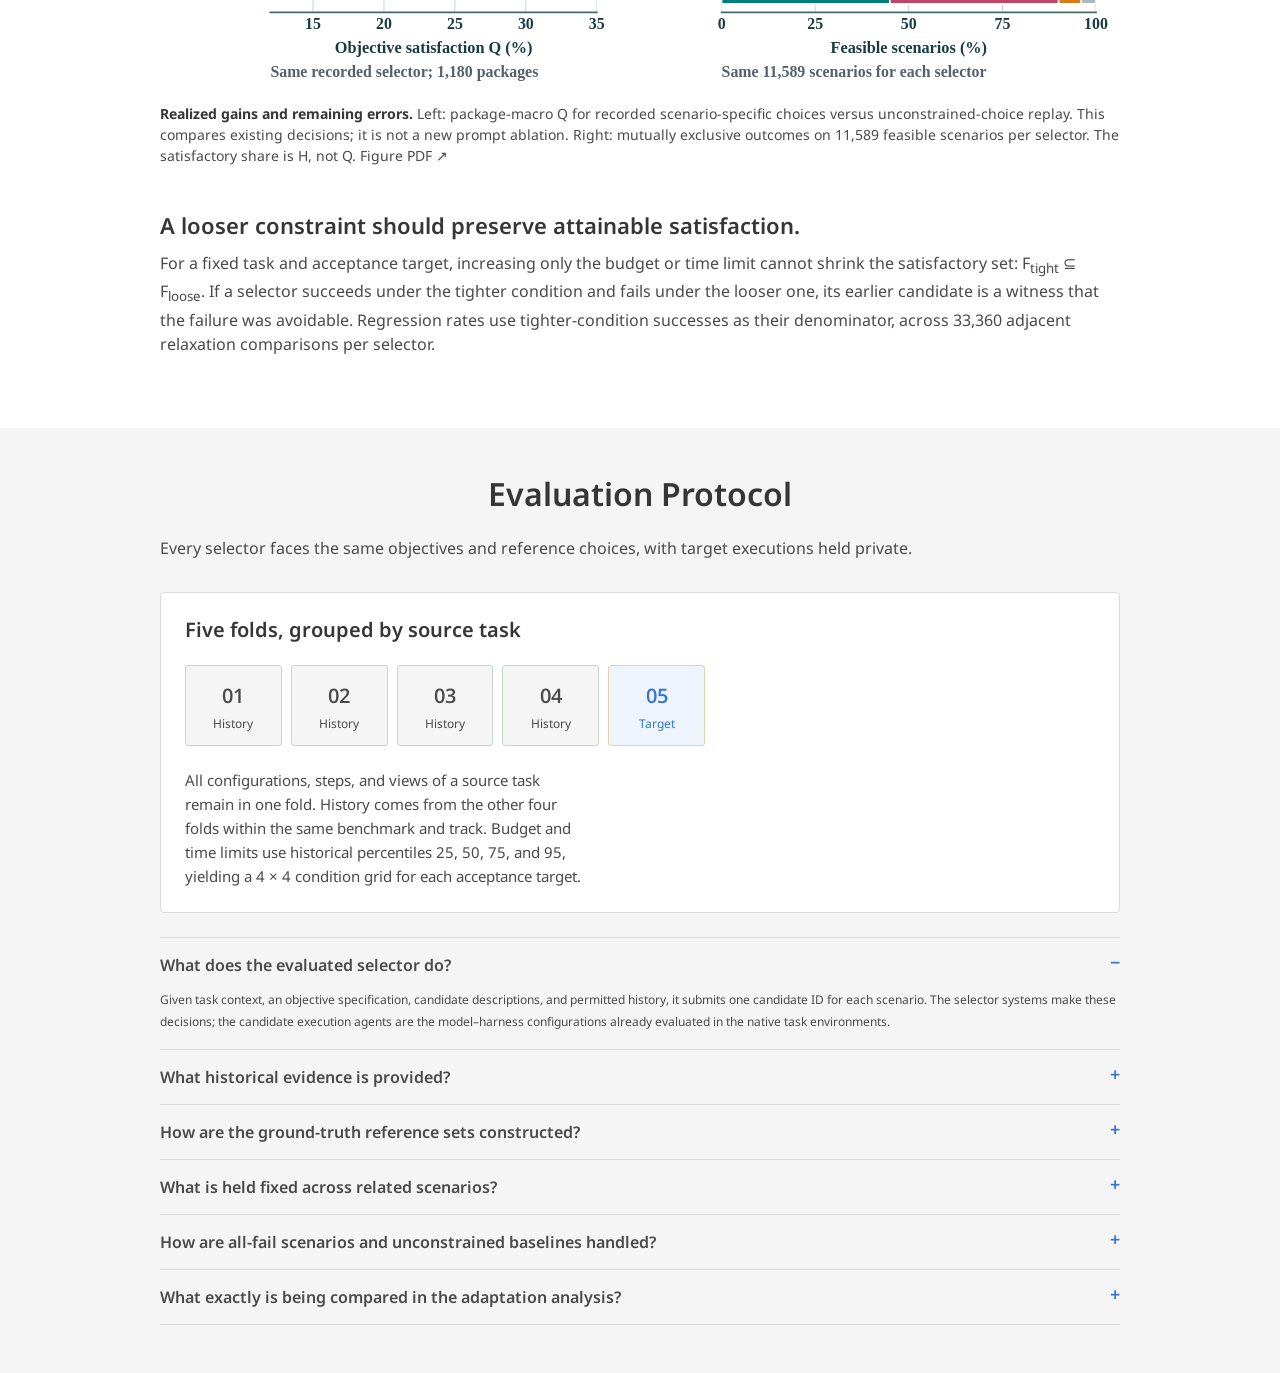
==== commit c8b0aa3f: "Label Laya-S1 as learned selector across main results and figures" ====
--- a/index.html
+++ b/index.html
@@ -12,9 +12,9 @@
   <title>RouterArenaBench: Who Should Execute? Evaluating Capability–Objective Alignment</title>
   <link rel="icon" href="assets/favicon.svg" type="image/svg+xml">
   <link rel="stylesheet" href="styles.css">
-  <link rel="stylesheet" href="academic.css">
+  <link rel="stylesheet" href="academic.css?v=laya-s1-20261125">
   <link rel="stylesheet" href="gallery-strip.css">
-  <script type="module" src="app.js?v=laya-20261125"></script>
+  <script type="module" src="app.js?v=laya-s1-20261125"></script>
 </head>
 <body>
   <a class="skip-link" href="#main">Skip to content</a>
@@ -43,7 +43,7 @@
       <div class="wrap prose">
         <h2 id="abstract-title">Abstract</h2>
         <p>As language-model applications move from generating responses to executing tasks, choosing an agent requires matching a model–harness configuration to a required outcome, budget, and time limit. We introduce <strong>RouterArenaBench</strong>, a benchmark for <strong>agent selection under heterogeneous objectives</strong>. It organizes <strong>1,116 source tasks</strong> from <strong>nine task families</strong> into <strong>1,180 packages</strong> and <strong>22,240 constrained scenarios</strong>. Native acceptance verdicts and recorded resource use establish objective-specific reference sets; other-task history informs selection while target outcomes remain private. The benchmark measures satisfaction and execution-cost efficiency, alongside adaptation and consistency as requirements change.</p>
-        <p>Among the eight API selectors analyzed in the paper, condition-specific choices improve satisfaction by <strong>0.71–14.60 percentage points</strong> over reusing unconstrained choices, yet the best selector fully covers only <strong>nine of 114 target groups</strong> requiring candidate changes. Aggregate gains therefore leave substantial gaps in adaptation across conditions. We also fine-tune <strong>Laya, a 421M-parameter selector</strong>, on external tasks. On all 1,180 packages, it achieves <strong>Q = 24.43</strong> and <strong>E = 33.59</strong> on the 0–100 scale, ranking <strong>second in execution-cost efficiency among nine selectors</strong>. These results establish a compact learned baseline for selecting agents under explicit execution requirements.</p>
+        <p>Among the eight API selectors analyzed in the paper, condition-specific choices improve satisfaction by <strong>0.71–14.60 percentage points</strong> over reusing unconstrained choices, yet the best selector fully covers only <strong>nine of 114 target groups</strong> requiring candidate changes. Aggregate gains therefore leave substantial gaps in adaptation across conditions. We also fine-tune <strong>Laya-S1, a 421M-parameter selector</strong>, on external tasks. On all 1,180 packages, it achieves <strong>Q = 24.43</strong> and <strong>E = 33.59</strong> on the 0–100 scale, ranking <strong>second in execution-cost efficiency among nine selectors</strong>. These results establish a compact learned baseline for selecting agents under explicit execution requirements.</p>
       </div>
     </section>
     <section class="framework-section" id="framework" aria-labelledby="framework-title">
@@ -52,7 +52,7 @@
         <div class="benchmark-description prose" id="contributions">
           <p><strong>Execution-grounded selection tasks.</strong> We turn archived native evaluations into reusable routing packages with task context, candidate configurations, and other-task history. A 4 × 4 budget–time grid creates 16 related scenarios per acceptance target, each with qualifying candidates determined by recorded outcomes and resources.</p>
           <p><strong>Evaluation across changing objectives.</strong> Deterministic reference sets support satisfaction and execution-cost efficiency scores, and reveal whether selectors change configurations when necessary or lose attainable success as constraints relax. This measures behavior that an overall ranking alone cannot capture. <a href="research.html">Research question and formulation →</a></p>
-          <p><strong>A compact, high-efficiency selector.</strong> Fine-tuned on 161 external training tasks, <strong>Laya</strong> uses 421M parameters and reaches <strong>Q = 24.43 and E = 33.59</strong> across all 1,180 packages. Its execution-cost efficiency ranks <strong>second among nine selectors</strong>, exceeding seven of the eight API baselines and providing a competitive learned reference for the benchmark.</p>
+          <p><strong>A compact, high-efficiency selector.</strong> Fine-tuned on 161 external training tasks, <strong>Laya-S1</strong> uses 421M parameters and reaches <strong>Q = 24.43 and E = 33.59</strong> across all 1,180 packages. Its execution-cost efficiency ranks <strong>second among nine selectors</strong>, exceeding seven of the eight API baselines and providing a competitive learned reference for the benchmark.</p>
         </div>
       </div>
       <div class="figure-sequence">
@@ -73,13 +73,13 @@
       </div>
     </section>
     <section class="paper-section wrap" id="coverage" aria-labelledby="coverage-title"><div class="section-heading"><h2 id="coverage-title">Benchmark Composition</h2><p class="section-intro">The collection spans nine task families and ten benchmark–track pairs. The figure summarizes the task packages, candidate pools, feasible objectives, and cost differences between satisfactory executions.</p></div><figure class="framework-figure paper-figure"><a class="figure-image" href="assets/benchmark_landscape.svg" target="_blank" rel="noopener" aria-label="Open the benchmark structure figure"><img src="assets/benchmark_landscape.svg" width="1200" height="540" loading="lazy" alt="Benchmark structure showing package distribution, candidate counts, feasibility across budget and time conditions, and cost differences between satisfactory candidates."></a><figcaption>These statistics describe the task and candidate evidence. Adding selector systems does not change the native execution facts. <a href="assets/benchmark_landscape.pdf" target="_blank" rel="noopener">Figure PDF ↗</a></figcaption></figure></section>
-    <section class="results-section wrap" id="results" aria-labelledby="results-title"><div class="section-heading"><div><h2 id="results-title">Experimental Results</h2></div><p class="section-intro">Nine selector systems, including Laya, on the same 1,180 packages.<br> <span id="snapshot-label">Results updated: 2026-11-25</span></p></div>
-      <div class="result-controls"><div class="segmented" role="group" aria-label="Evaluation metric"><button class="active" data-metric="q" aria-pressed="true">Satisfaction Q</button><button data-metric="e" aria-pressed="false">Efficiency E</button></div><label class="benchmark-select">Benchmark <select id="benchmark-filter"><option value="ALL">All tasks</option></select></label><a class="text-button download-link" href="data/complete_scores.csv?v=laya-20261125" download>Download results ↗</a></div>
-      <div class="results-grid"><div class="ranking-panel"><div class="chart-heading"><h3 id="chart-title">Objective satisfaction Q · All tasks</h3><span>0–100</span></div><div id="bar-chart" aria-live="polite"></div><p class="chart-footnote" id="chart-footnote"></p></div><div class="reading-panel"><h3 id="result-insight-title">The gap to attainable outcomes</h3><p id="result-insight"></p><div class="result-stat-row"><span>Observed-pool upper bound</span><strong id="result-oracle">—</strong></div><div class="result-stat-row"><span>Evaluated packages</span><strong id="result-pack-count">—</strong></div><p class="reading-note">All nine systems share candidate pools, objective specifications, and private target facts. Results retain their recorded evidence-access settings. Laya is evaluated after training on external tasks.</p></div></div>
+    <section class="results-section wrap" id="results" aria-labelledby="results-title"><div class="section-heading"><div><h2 id="results-title">Experimental Results</h2></div><p class="section-intro">Eight API agents and the learned selector Laya-S1, evaluated on the same 1,180 packages.<br> <span id="snapshot-label">Results updated: 2026-11-25</span></p></div>
+      <div class="result-controls"><div class="segmented" role="group" aria-label="Evaluation metric"><button class="active" data-metric="q" aria-pressed="true">Satisfaction Q</button><button data-metric="e" aria-pressed="false">Efficiency E</button></div><label class="benchmark-select">Benchmark <select id="benchmark-filter"><option value="ALL">All tasks</option></select></label><a class="text-button download-link" href="data/complete_scores.csv?v=laya-s1-20261125" download>Download results ↗</a></div>
+      <div class="results-grid"><div class="ranking-panel"><div class="chart-heading"><h3 id="chart-title">Objective satisfaction Q · All tasks</h3><span>0–100</span></div><div id="bar-chart" aria-live="polite"></div><p class="chart-footnote" id="chart-footnote"></p></div><div class="reading-panel"><h3 id="result-insight-title">The gap to attainable outcomes</h3><p id="result-insight"></p><div class="result-stat-row"><span>Observed-pool upper bound</span><strong id="result-oracle">—</strong></div><div class="result-stat-row"><span>Evaluated packages</span><strong id="result-pack-count">—</strong></div><p class="reading-note">All nine systems share candidate pools, objective specifications, and private target facts. Results retain their recorded evidence-access settings. Laya-S1 is a learned selector trained on external tasks; the other eight systems are API agents.</p></div></div>
       <div class="table-topline"><h3>Results by benchmark</h3><span id="table-metric-label">Objective satisfaction Q · 0–100</span></div><div class="table-scroll" tabindex="0" role="region" aria-label="Scrollable per-benchmark results"><table id="results-table"><caption class="sr-only">Results for nine task families and nine fully evaluated selector systems</caption><thead></thead><tbody></tbody></table></div><div class="results-notes"><p><b>Aggregation.</b> Overall Q is package-macro; E is pooled over feasible scenarios. Benchmarks are not equally weighted. Unconstrained baselines are excluded from Q.</p><p><b>Scope.</b> 1,116 source tasks yield 1,180 packages. SciCode has full-task and saved-output views. The 1,390 main task–target groups each have 16 cost–time conditions; these are related scenarios, not independent source tasks.</p></div>
-    <figure class="framework-figure paper-figure"><a class="figure-image" href="assets/selector_comparison.svg?v=laya-20261125" target="_blank" rel="noopener" aria-label="Open the task-family selection results figure"><img src="assets/selector_comparison.svg?v=laya-20261125" width="1200" height="713" loading="lazy" alt="Heatmaps of objective satisfaction Q and cost efficiency E across nine task families and nine selectors, with the best selector in each row outlined."></a><figcaption><strong>Selection performance across task families.</strong> Q averages packages; E pools feasible scenarios. Both use a 0–100 scale, and outlined cells mark row maxima. SciCode combines its full-task and saved-output tracks. <a href="assets/selector_comparison.pdf?v=laya-20261125" target="_blank" rel="noopener">Figure PDF ↗</a></figcaption></figure>
+    <figure class="framework-figure paper-figure"><a class="figure-image" href="assets/selector_comparison.svg?v=laya-s1-20261125" target="_blank" rel="noopener" aria-label="Open the task-family selection results figure"><img src="assets/selector_comparison.svg?v=laya-s1-20261125" width="1200" height="713" loading="lazy" alt="Heatmaps of objective satisfaction Q and cost efficiency E across nine task families and nine selectors, with the best selector in each row outlined."></a><figcaption><strong>Selection performance across task families.</strong> Q averages packages; E pools feasible scenarios. Both use a 0–100 scale, and outlined cells mark row maxima. SciCode combines its full-task and saved-output tracks. <a href="assets/selector_comparison.pdf?v=laya-s1-20261125" target="_blank" rel="noopener">Figure PDF ↗</a></figcaption></figure>
     </section>
-    <section class="paper-section wrap" id="conditions" aria-labelledby="conditions-title"><div class="section-heading"><h2 id="conditions-title">Performance under Budget Constraints</h2><p class="section-intro">Objective satisfaction across four historical budget percentiles. Each point averages the four time limits and the main targets within each package, then averages packages within the task family. Dashed curves show observed-pool Oracle coverage.</p></div><figure class="framework-figure paper-figure"><a class="figure-image" href="assets/budget_conditions.svg?v=laya-20261125" target="_blank" rel="noopener" aria-label="Open the budget-conditioned satisfaction figure"><img src="assets/budget_conditions.svg?v=laya-20261125" width="1200" height="878" loading="lazy" alt="Nine task-family panels show objective satisfaction for nine selectors over four historical budget percentiles, together with observed-pool oracle coverage."></a><figcaption>Lines connect four recorded conditions without smoothing. Panels use different vertical ranges. These are selection scores, not training curves or new execution-cost measurements. <a href="assets/budget_conditions.pdf?v=laya-20261125" target="_blank" rel="noopener">Figure PDF ↗</a></figcaption></figure></section>
+    <section class="paper-section wrap" id="conditions" aria-labelledby="conditions-title"><div class="section-heading"><h2 id="conditions-title">Performance under Budget Constraints</h2><p class="section-intro">Objective satisfaction across four historical budget percentiles. Each point averages the four time limits and the main targets within each package, then averages packages within the task family. Dashed curves show observed-pool Oracle coverage.</p></div><figure class="framework-figure paper-figure"><a class="figure-image" href="assets/budget_conditions.svg?v=laya-s1-20261125" target="_blank" rel="noopener" aria-label="Open the budget-conditioned satisfaction figure"><img src="assets/budget_conditions.svg?v=laya-s1-20261125" width="1200" height="878" loading="lazy" alt="Nine task-family panels show objective satisfaction for nine selectors over four historical budget percentiles, together with observed-pool oracle coverage."></a><figcaption>Lines connect four recorded conditions without smoothing. Panels use different vertical ranges. These are selection scores, not training curves or new execution-cost measurements. <a href="assets/budget_conditions.pdf?v=laya-s1-20261125" target="_blank" rel="noopener">Figure PDF ↗</a></figcaption></figure></section>
     <section class="analysis-section wrap" id="analysis" aria-labelledby="analysis-title">
       <div class="section-heading"><div><h2 id="analysis-title">Adaptation and Consistency</h2></div><p class="section-intro">Reference-set analysis of the eight API selectors reported in the paper: when changing candidates is necessary, and when a failure is avoidable.</p></div>
       <div class="analysis-findings"><article><h3>Condition-specific selection</h3><p>The eight API selectors improve Q by 0.71–14.60 percentage points with scenario-specific choices compared with reusing their own unconstrained choice. Both are scored on the same constrained scenarios.</p></article><article><h3>Required adaptation</h3><p>The best selector covers every feasible condition in only nine groups where no single candidate can satisfy all conditions. Switching frequently does not establish correct adaptation.</p></article><article><h3>Constraint relaxation</h3><p>Selectors lose satisfaction in up to 9.63% of comparisons where a previously satisfactory choice remains feasible after a constraint is relaxed. Their own successful choice under the tighter condition supplies a verified alternative.</p></article></div>
--- a/academic.css
+++ b/academic.css
@@ -99,3 +99,5 @@
   .figure-sequence .image-zoom>span{bottom:2px;right:0;font-size:11px}
   .zoom-toolbar{font-size:12px;align-items:flex-start}
 }
+
+#results-table .selector-kind{display:block;font-size:13px;line-height:1.4;font-weight:400;color:#626262;white-space:nowrap}
